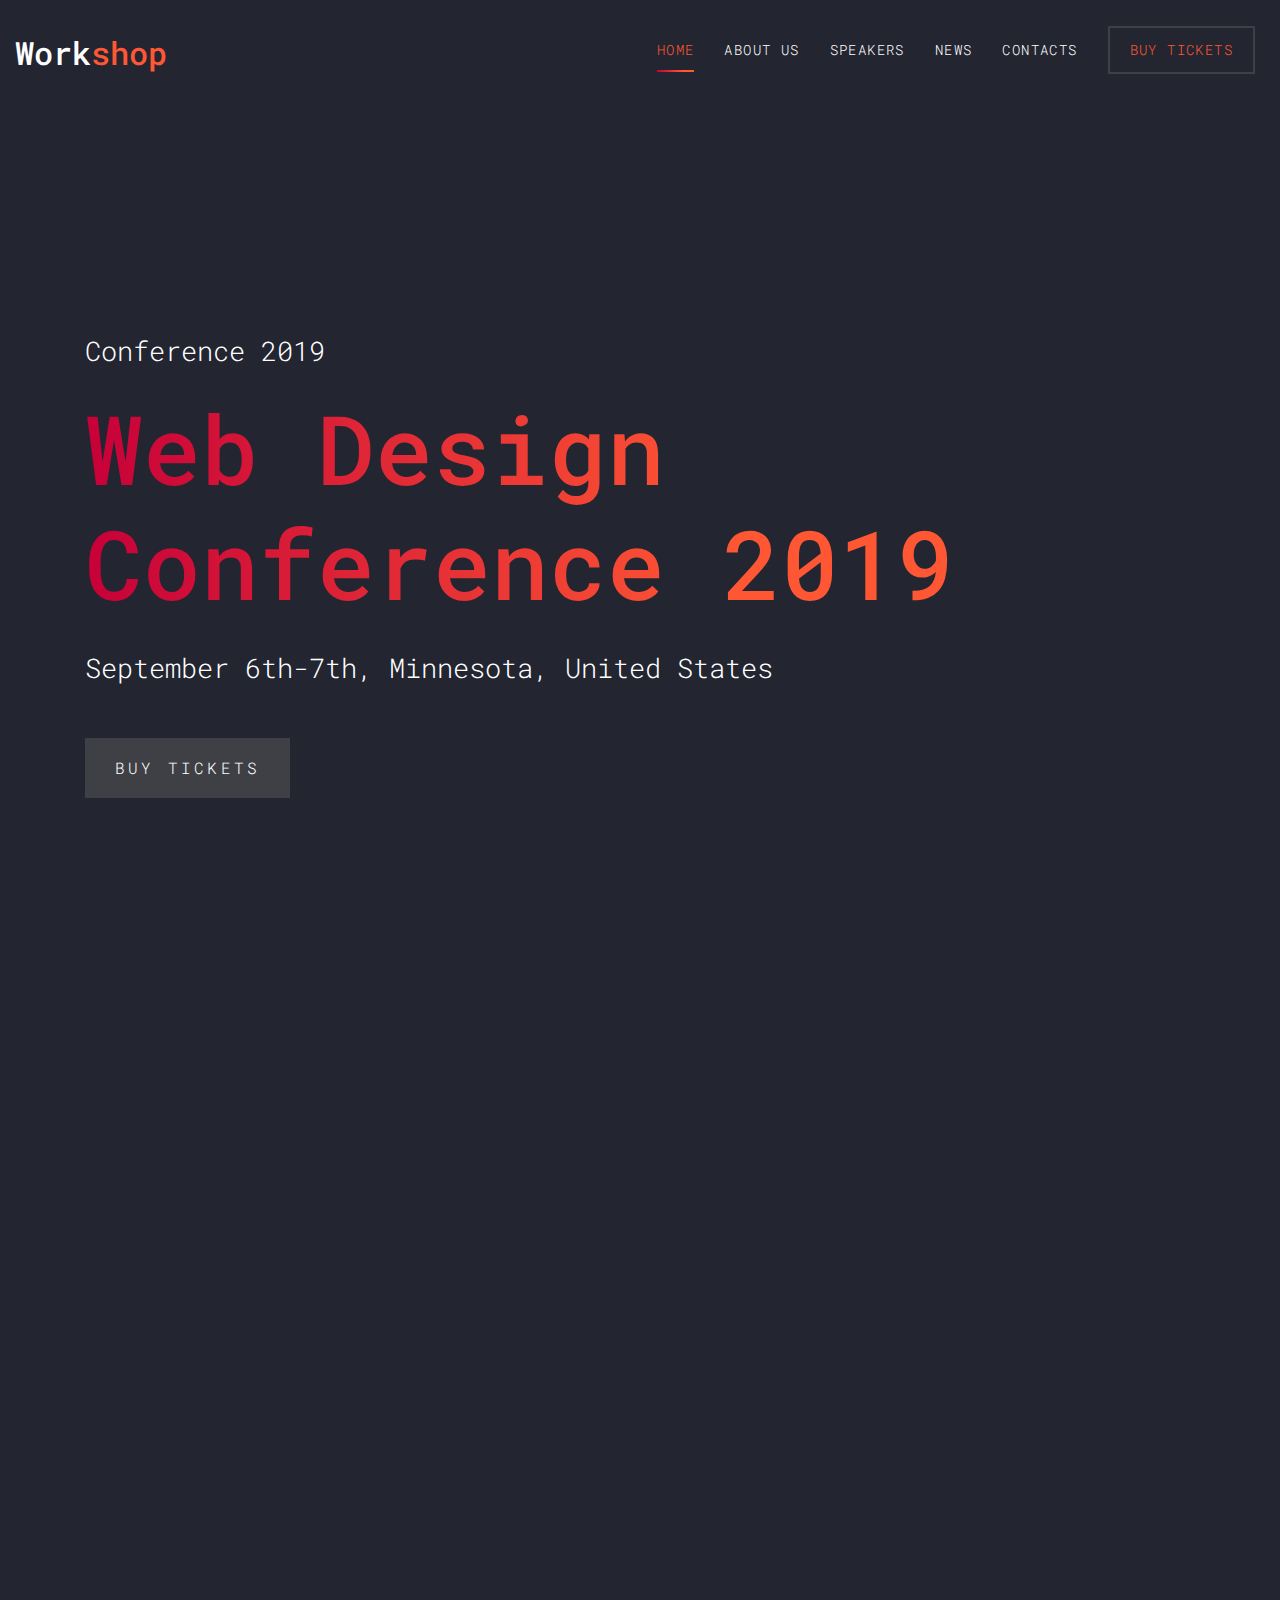
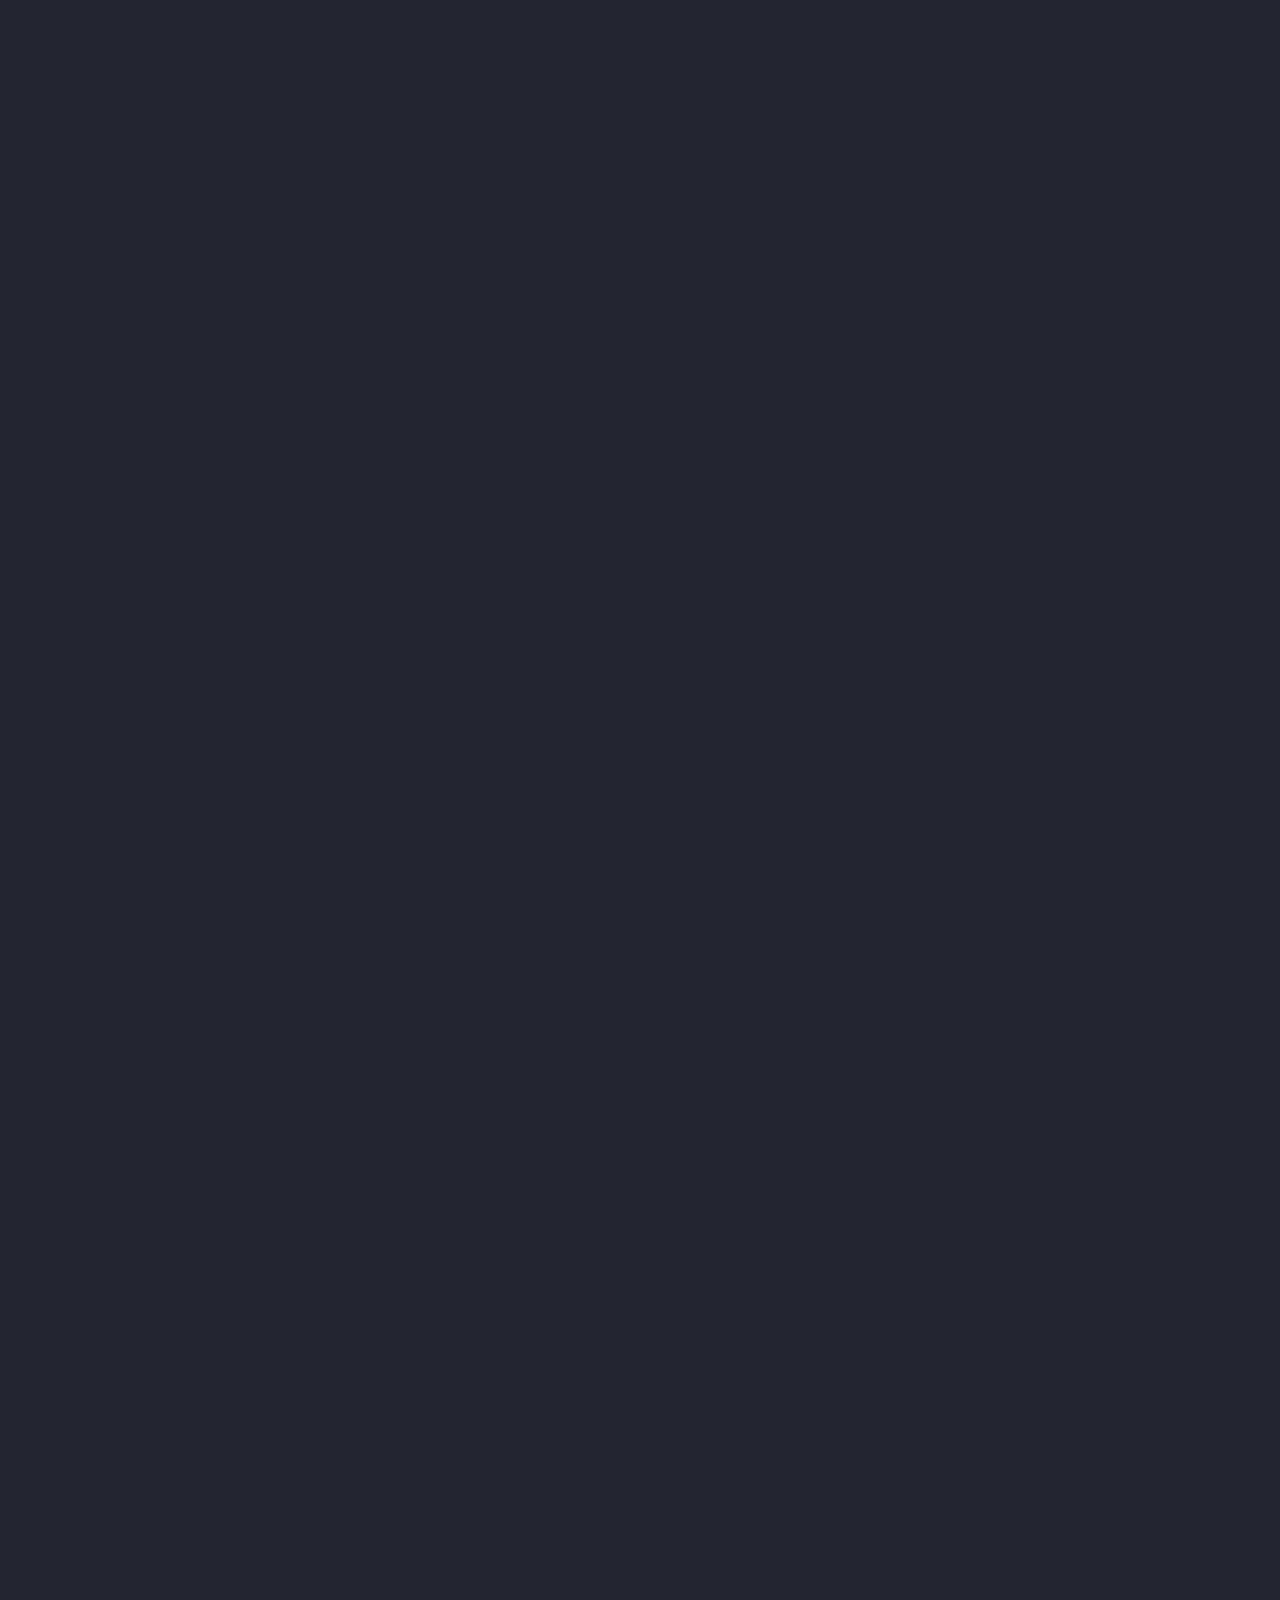
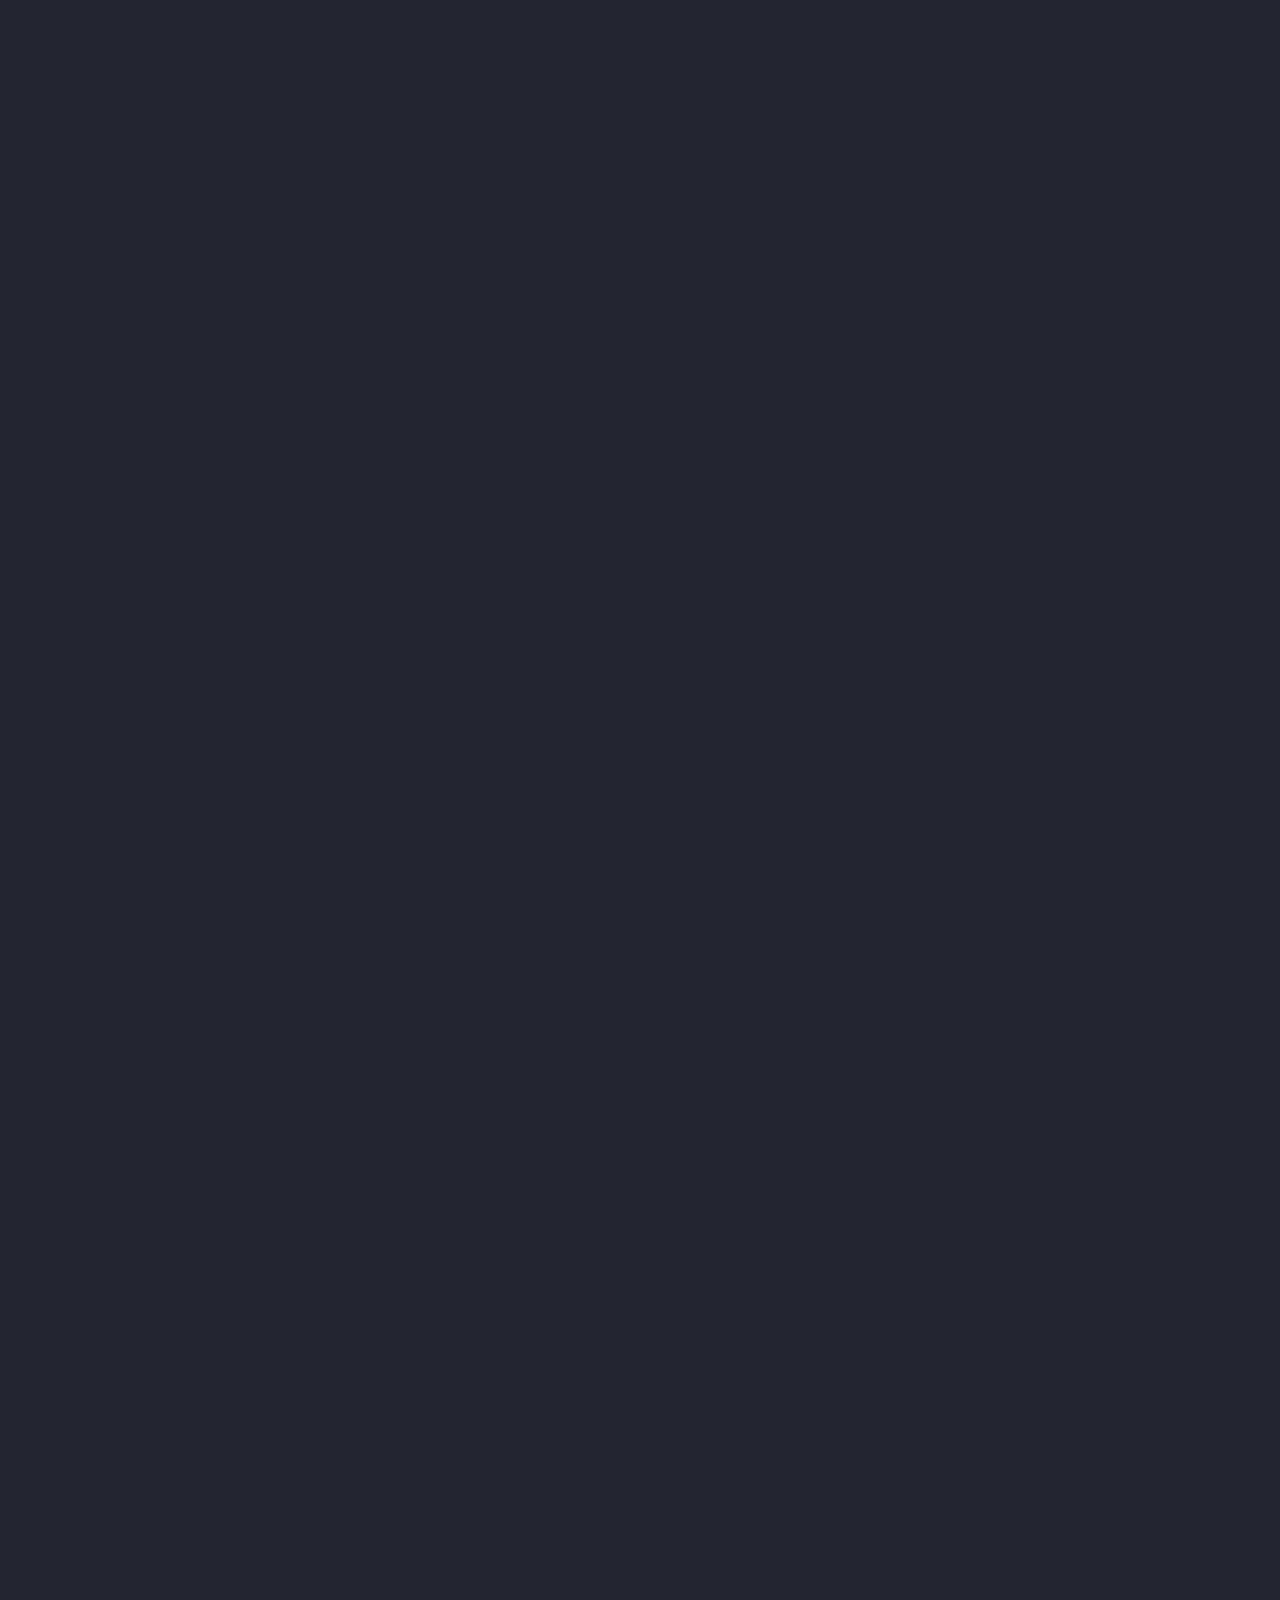
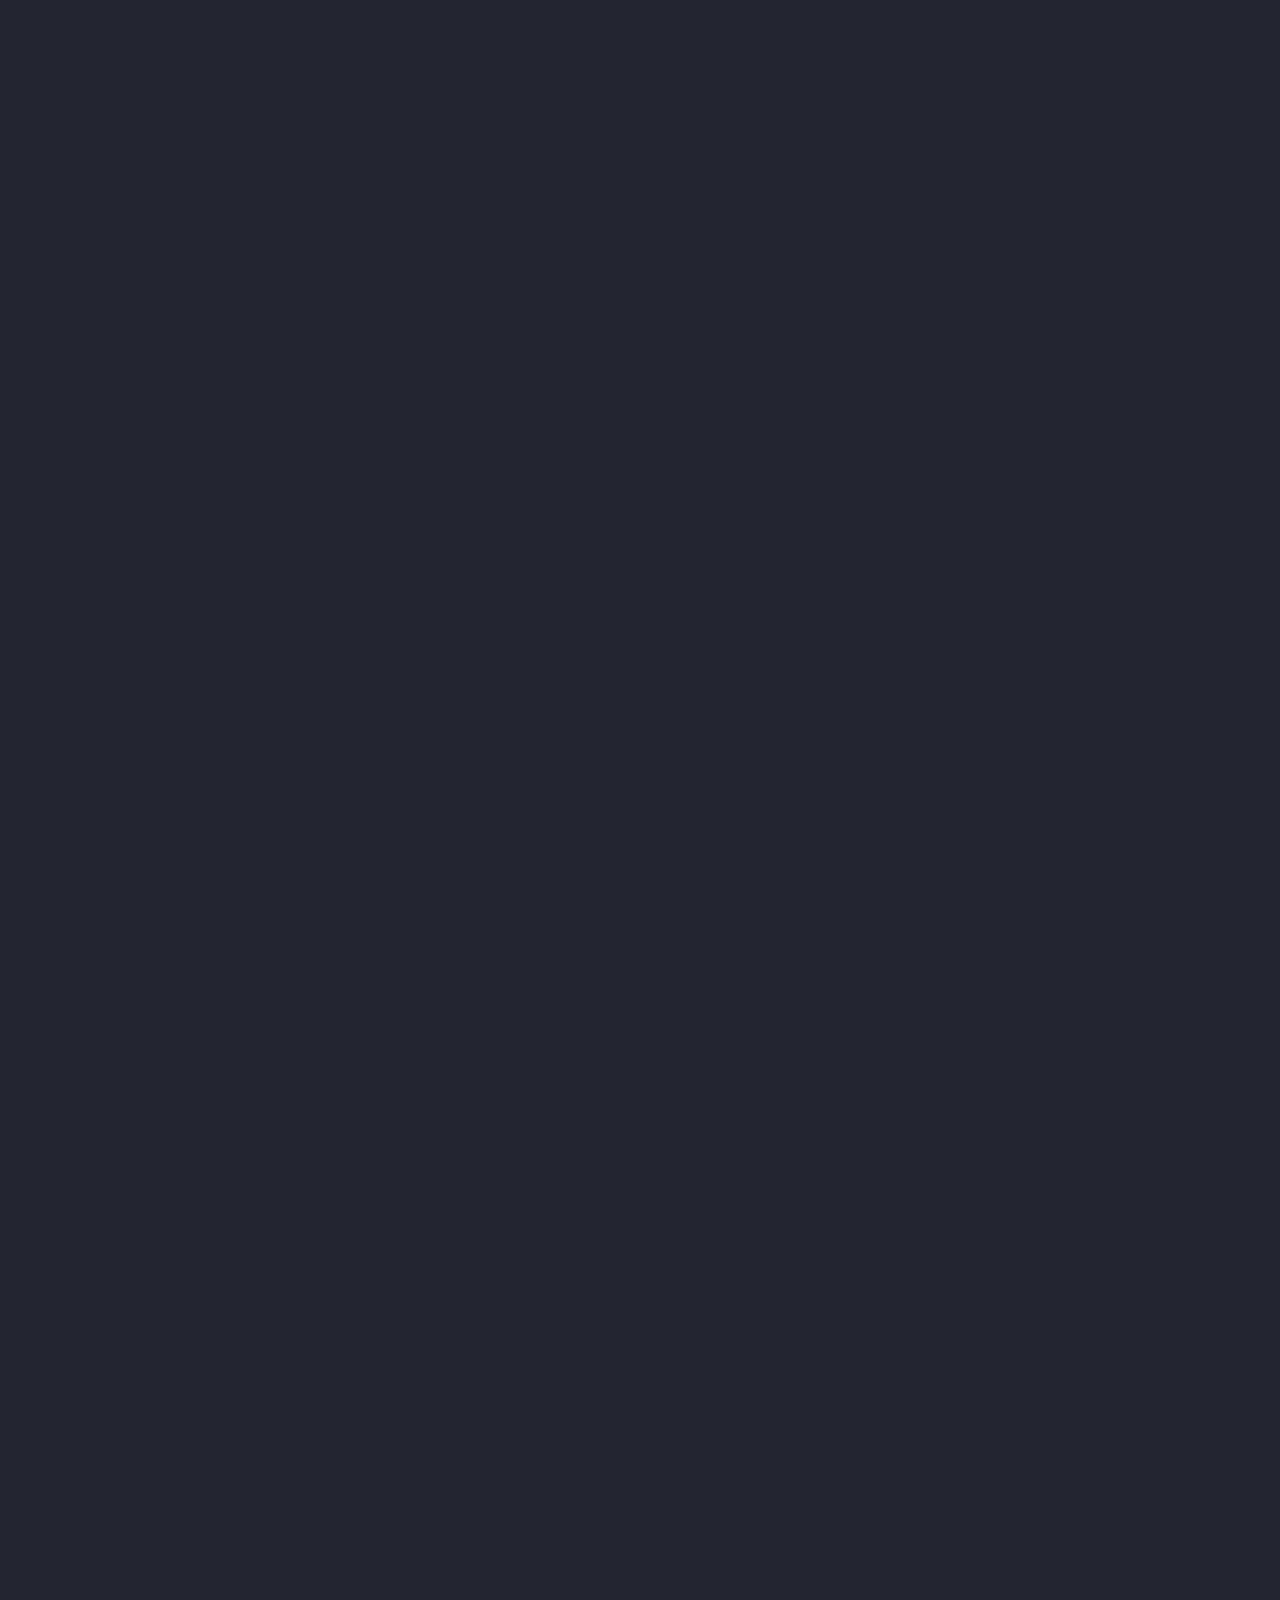
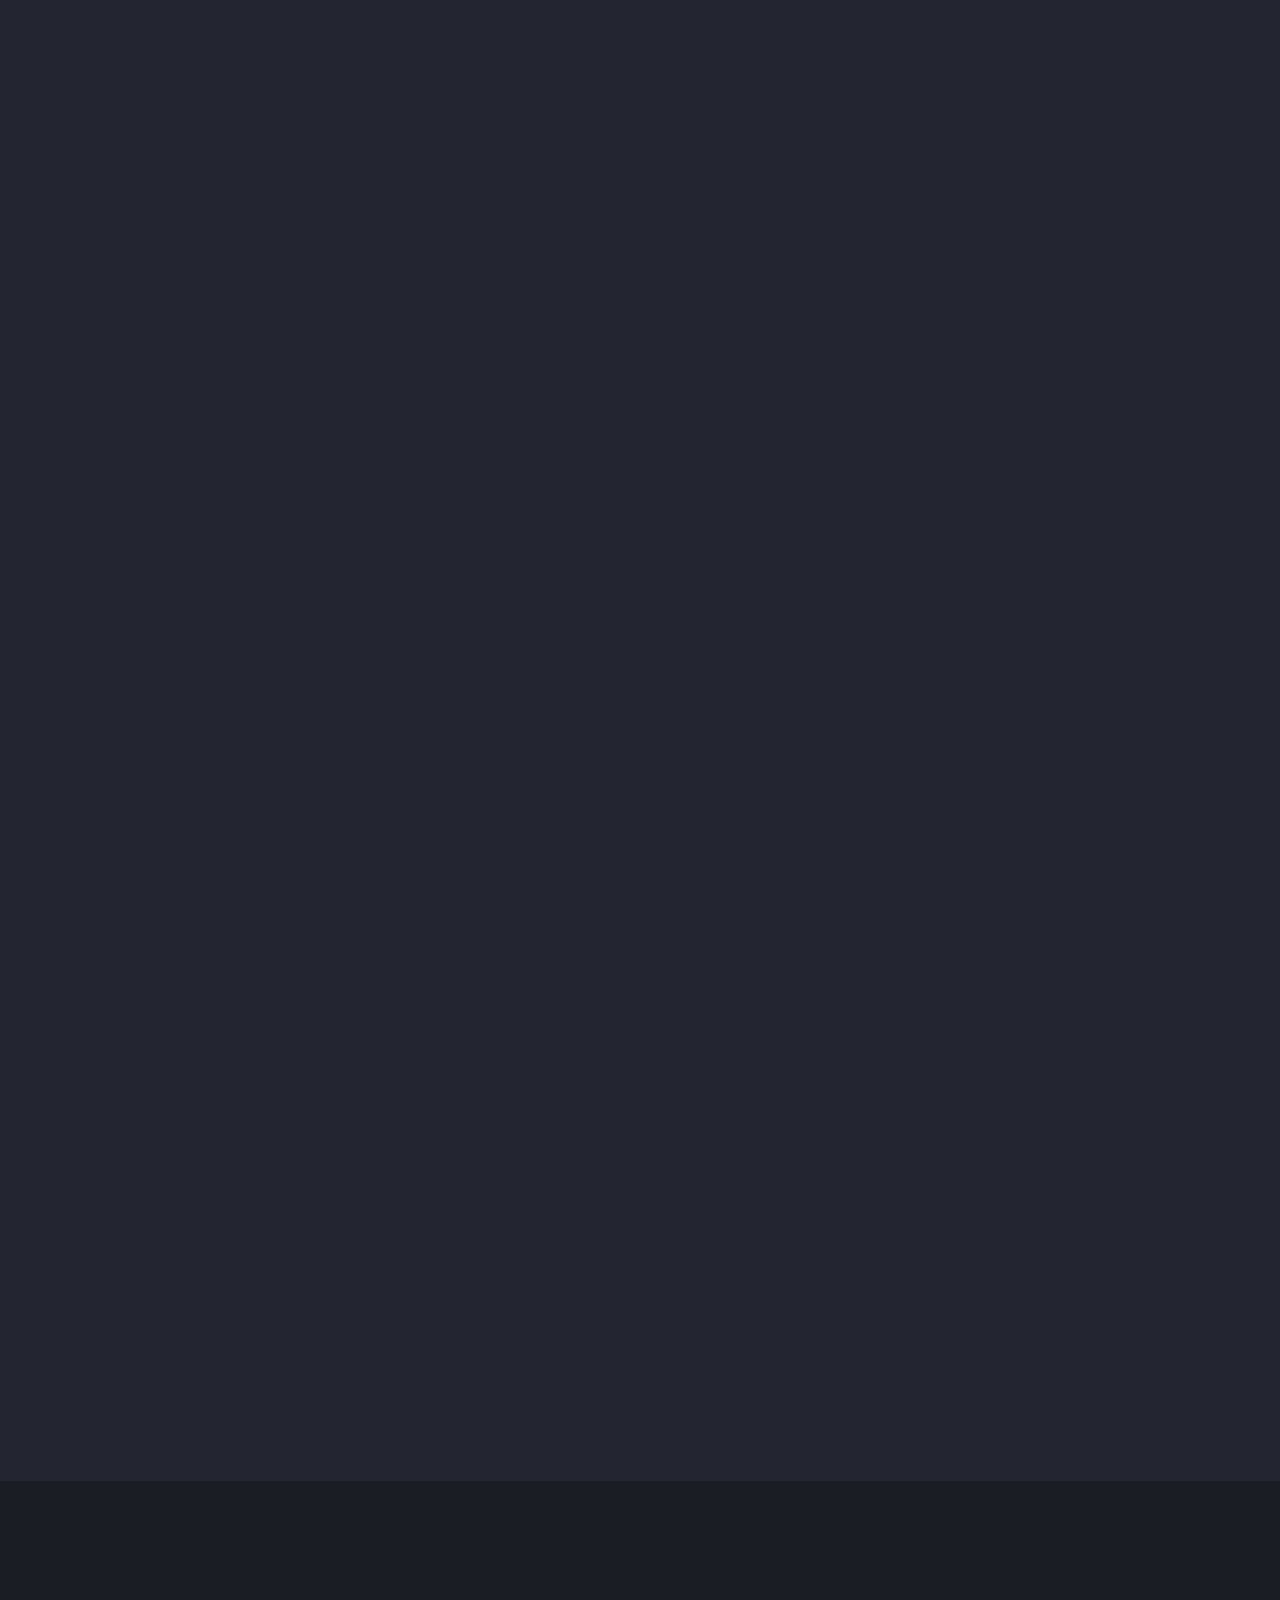
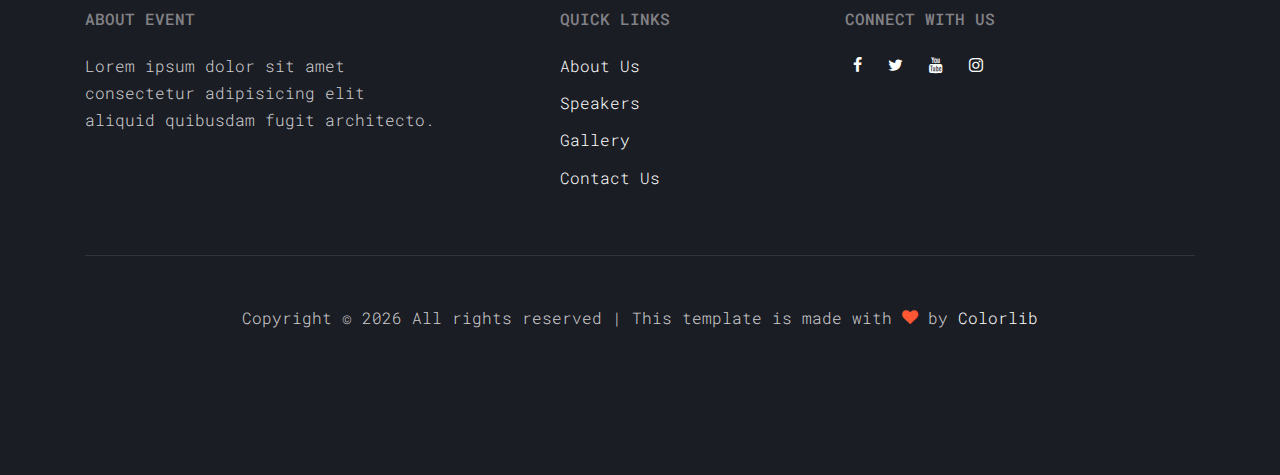
==== docs/index.html @ 2a94df02 "[FEATURE] add landing page template from colorlib under MIT license" ====
<!DOCTYPE html>
<html lang="en">
  <head>
    <title>Workshop &mdash; Colorlib Website Template</title>
    <meta charset="utf-8">
    <meta name="viewport" content="width=device-width, initial-scale=1, shrink-to-fit=no">

    <link href="https://fonts.googleapis.com/css?family=Roboto+Mono" rel="stylesheet">
    <link rel="stylesheet" href="fonts/icomoon/style.css">
    <link rel="stylesheet" href="css/bootstrap.min.css">
    <link rel="stylesheet" href="css/magnific-popup.css">
    <link rel="stylesheet" href="css/jquery-ui.css">
    <link rel="stylesheet" href="css/owl.carousel.min.css">
    <link rel="stylesheet" href="css/owl.theme.default.min.css">
    <link rel="stylesheet" href="css/bootstrap-datepicker.css">
    <link rel="stylesheet" href="fonts/flaticon/font/flaticon.css">
    <link rel="stylesheet" href="css/aos.css">

    <link rel="stylesheet" href="css/style.css">
  </head>
  <body>
  
  <div class="site-wrap">

    <div class="site-mobile-menu">
      <div class="site-mobile-menu-header">
        <div class="site-mobile-menu-close mt-3">
          <span class="icon-close2 js-menu-toggle"></span>
        </div>
      </div>
      <div class="site-mobile-menu-body"></div>
    </div>
    
    <header class="site-navbar py-3" role="banner">
      <div class="container-fluid">
        <div class="row align-items-center">
          <div class="col-11 col-xl-2">
            <h1 class="mb-0"><a href="index.html" class="text-white h2 mb-0">Work<span class="text-primary">shop</span> </a></h1>
          </div>
          <div class="col-12 col-md-10 d-none d-xl-block">
            <nav class="site-navigation position-relative text-right" role="navigation">
              <ul class="site-menu js-clone-nav mx-auto d-none d-lg-block">
                <li class="active"><a href="index.html">Home</a></li>
                <li><a href="about.html">About Us</a></li>
                <li><a href="speakers.html">Speakers</a></li>
                <li><a href="news.html">News</a></li>
                <li><a href="contact.html">Contacts</a></li>
                <li class="cta"><a href="buy-tickets.html">Buy Tickets</a></li>
              </ul>
            </nav>
          </div>
          <div class="d-inline-block d-xl-none ml-md-0 mr-auto py-3" style="position: relative; top: 3px;"><a href="#" class="site-menu-toggle js-menu-toggle text-white"><span class="icon-menu h3"></span></a></div>
          </div>
        </div>
      </div>
    </header>

    <div class="site-section site-hero">
      <div class="container">
        <div class="row align-items-center">
          <div class="col-md-10">
            <span class="d-block mb-3 caption" data-aos="fade-up" data-aos-delay="100">Conference 2019</span>
            <h1 class="d-block mb-4" data-aos="fade-up" data-aos-delay="200">Web Design Conference 2019</h1>
            <span class="d-block mb-5 caption" data-aos="fade-up" data-aos-delay="300">September 6th-7th, Minnesota, United States</span>
            <a href="#" class="btn-custom" data-aos="fade-up" data-aos-delay="400"><span>Buy Tickets</span></a>
          </div>
        </div>
      </div>
    </div>

    


    <div class="site-section">
      <div class="container">
        <div class="row mb-5">
          <div class="col-lg-4" data-aos="fade-up" data-aos-delay="100">
            <div class="site-section-heading">
              <h2>Speakers</h2>
            </div>
          </div>
          <div class="col-lg-5 mt-5 pl-lg-5" data-aos="fade-up" data-aos-delay="200">
            <p>Lorem ipsum dolor sit amet consectetur adipisicing elit. Natus error deleniti dolores necessitatibus eligendi. Nesciunt repellendus ab voluptatibus. Minima architecto impedit eaque molestiae dicta quam. Cum ducimus. Culpa distinctio aperiam</p>
          </div>
        </div>

        <div class="row align-items-center speaker">
          <div class="col-lg-6 mb-5 mb-lg-0" data-aos="fade" data-aos-delay="100">
            <img src="images/person_1.jpg" alt="Image" class="img-fluid">
          </div>
          <div class="col-lg-6 ml-auto">
            <h2 class="text-white mb-4 name" data-aos="fade-right" data-aos-delay="200">Emely Peters</h2>
            <div class="bio pl-lg-5">
              <span class="text-uppercase text-primary d-block mb-3" data-aos="fade-right" data-aos-delay="300">Web Designer</span>
              <p class="mb-4" data-aos="fade-right" data-aos-delay="400">Lorem ipsum dolor sit amet consectetur adipisicing elit. Natus error deleniti dolores necessitatibus eligendi. Nesciunt repellendus ab voluptatibus. Minima architecto impedit eaque molestiae dicta quam. Cum ducimus. Culpa distinctio aperiam</p>
              <p data-aos="fade-right" data-aos-delay="500">
                Follow Emely &mdash;
                <a href="#" class="p-2"><span class="icon-facebook"></span></a>
                <a href="#" class="p-2"><span class="icon-twitter"></span></a>
                <a href="#" class="p-2"><span class="icon-github"></span></a>
              </p>
            </div>
          </div>
        </div>

        <div class="row align-items-center speaker">
          <div class="col-lg-6 mb-5 mb-lg-0 order-lg-2" data-aos="fade" data-aos-delay="100">
            <img src="images/person_2.jpg" alt="Image" class="img-fluid">
          </div>
          <div class="col-lg-6 ml-auto order-lg-1">
            <h2 class="text-white mb-4 name" data-aos="fade-left" data-aos-delay="200">Alex Anchor</h2>
            <div class="bio pr-lg-5">
              <span class="text-uppercase text-primary d-block mb-3" data-aos="fade-left" data-aos-delay="300">Web Designer</span>
              <p class="mb-4" data-aos="fade-left" data-aos-delay="400">Lorem ipsum dolor sit amet consectetur adipisicing elit. Natus error deleniti dolores necessitatibus eligendi. Nesciunt repellendus ab voluptatibus. Minima architecto impedit eaque molestiae dicta quam. Cum ducimus. Culpa distinctio aperiam</p>
              <p data-aos="fade-left" data-aos-delay="500">
                Follow Alex &mdash;
                <a href="#" class="p-2"><span class="icon-facebook"></span></a>
                <a href="#" class="p-2"><span class="icon-twitter"></span></a>
                <a href="#" class="p-2"><span class="icon-github"></span></a>
              </p>
            </div>
          </div>
        </div>

        <div class="row align-items-center speaker">
          <div class="col-lg-6 mb-5 mb-lg-0" data-aos="fade" data-aos-delay="100">
            <img src="images/person_3.jpg" alt="Image" class="img-fluid">
          </div>
          <div class="col-lg-6 ml-auto">
            <h2 class="text-white mb-4 name" data-aos="fade-right" data-aos-delay="200">Aaron Thomas</h2>
            <div class="bio pl-lg-5">
              <span class="text-uppercase text-primary d-block mb-3" data-aos="fade-right" data-aos-delay="300">Web Designer</span>
              <p class="mb-4" data-aos="fade-right" data-aos-delay="400">Lorem ipsum dolor sit amet consectetur adipisicing elit. Natus error deleniti dolores necessitatibus eligendi. Nesciunt repellendus ab voluptatibus. Minima architecto impedit eaque molestiae dicta quam. Cum ducimus. Culpa distinctio aperiam</p>
              <p data-aos="fade-right" data-aos-delay="500">
                Follow Aaron &mdash;
                <a href="#" class="p-2"><span class="icon-facebook"></span></a>
                <a href="#" class="p-2"><span class="icon-twitter"></span></a>
                <a href="#" class="p-2"><span class="icon-github"></span></a>
              </p>
            </div>
          </div>
        </div>

      
        <div class="row align-items-center speaker">
          <div class="col-lg-6 mb-5 mb-lg-0 order-lg-2" data-aos="fade" data-aos-delay="100">
            <img src="images/person_4.jpg" alt="Image" class="img-fluid">
          </div>
          <div class="col-lg-6 ml-auto order-lg-1">
            <h2 class="text-white mb-4 name" data-aos="fade-left" data-aos-delay="200">Chris Mathews</h2>
            <div class="bio pr-lg-5">
              <span class="text-uppercase text-primary d-block mb-3" data-aos="fade-left" data-aos-delay="300">Web Designer</span>
              <p class="mb-4" data-aos="fade-left" data-aos-delay="400">Lorem ipsum dolor sit amet consectetur adipisicing elit. Natus error deleniti dolores necessitatibus eligendi. Nesciunt repellendus ab voluptatibus. Minima architecto impedit eaque molestiae dicta quam. Cum ducimus. Culpa distinctio aperiam</p>
              <p data-aos="fade-left" data-aos-delay="500">
                Follow Chris &mdash;
                <a href="#" class="p-2"><span class="icon-facebook"></span></a>
                <a href="#" class="p-2"><span class="icon-twitter"></span></a>
                <a href="#" class="p-2"><span class="icon-github"></span></a>
              </p>
            </div>
          </div>
        </div>

        
      </div>
    </div>


    
    <div class="site-section">
      <div class="container">
        <div class="row mb-5">
          <div class="col-lg-4" data-aos="fade-up">
            <div class="site-section-heading">
              <h2>Programs</h2>
            </div>
          </div>
          <div class="col-lg-6 mt-5 pl-lg-5" data-aos="fade-up" data-aos-delay="100">
            <p>Lorem ipsum dolor sit amet consectetur adipisicing elit. Natus error deleniti dolores necessitatibus eligendi. Nesciunt repellendus ab voluptatibus.</p>
          </div>
        </div>

        <div class="row align-items-stretch program">
          <div class="col-12 border-top border-bottom py-5" data-aos="fade" data-aos-delay="200">
            <div class="row align-items-stretch">
              <div class="col-md-3 text-white mb-3 mb-md-0"><span class="h4">8:00</span> <span>AM</span></div>
              <div class="col-md-9">
                <h2 class="text-white">Design your open source strategy</h2>
                <span>Chris Mathews</span>
              </div>
            </div>
          </div>

          <div class="col-12 border-bottom py-5" data-aos="fade" data-aos-delay="300">
            <div class="row align-items-stretch">
              <div class="col-md-3 text-white mb-3 mb-md-0"><span class="h4">9:30</span> <span>AM</span></div>
              <div class="col-md-9">
                <h2 class="text-white">Design your open source strategy</h2>
                <span>Chris Mathews</span>
              </div>
            </div>
          </div>

          <div class="col-12 border-bottom py-5" data-aos="fade" data-aos-delay="400">
            <div class="row align-items-stretch">
              <div class="col-md-3 text-white mb-3 mb-md-0"><span class="h4">10:30</span> <span>AM</span></div>
              <div class="col-md-9">
                <h2 class="text-white">Design your open source strategy</h2>
                <span>Chris Mathews</span>
              </div>
            </div>
          </div>

          <div class="col-12 border-bottom py-5" data-aos="fade" data-aos-delay="500">
            <div class="row align-items-stretch">
              <div class="col-md-3 text-white mb-3 mb-md-0"><span class="h4">10:45</span> <span>NOON</span></div>
              <div class="col-md-9">
                <h2 class="text-white">Break With Snacks</h2>
              </div>
            </div>
          </div>

          <div class="col-12 border-bottom py-5" data-aos="fade" data-aos-delay="600">
            <div class="row align-items-stretch">
              <div class="col-md-3 text-white mb-3 mb-md-0"><span class="h4">11:30</span> <span>AM</span></div>
              <div class="col-md-9">
                <h2 class="text-white">Design your open source strategy</h2>
                <span>Chris Mathews</span>
              </div>
            </div>
          </div>

          <div class="col-12 border-bottom py-5" data-aos="fade" data-aos-delay="700">
            <div class="row align-items-stretch">
              <div class="col-md-3 text-white mb-3 mb-md-0"><span class="h4">12:00</span> <span>NOON</span></div>
              <div class="col-md-9">
                <h2 class="text-white">Break For Lunch</h2>
              </div>
            </div>
          </div>


        </div>
      </div>
    </div>

    <div class="site-section">
      <div class="container">
        <div class="row mb-5">
          <div class="col-lg-4 ">
            <div class="site-section-heading" data-aos="fade-up">
              <h2>Sponsors</h2>
            </div>
          </div>
          <div class="col-lg-6 mt-5 pl-lg-5" data-aos="fade-up" data-aos-delay="100">
            <p>Lorem ipsum dolor sit amet consectetur adipisicing elit. Natus error deleniti dolores necessitatibus eligendi. Nesciunt repellendus ab voluptatibus.</p>
          </div>
        </div>
        <div class="row mb-5">
          <div class="col-md-6 col-lg-4 mb-5 mb-lg-0" data-aos="fade" data-aos-delay="200">
            <img src="images/logo_1.png" alt="Image" class="img-fluid">
          </div>
          <div class="col-md-6 col-lg-4 mb-5 mb-lg-0" data-aos="fade" data-aos-delay="300">
            <img src="images/logo_2.png" alt="Image" class="img-fluid">
          </div>
          <div class="col-md-6 col-lg-4 mb-5 mb-lg-0" data-aos="fade" data-aos-delay="400">
            <img src="images/logo_3.png" alt="Image" class="img-fluid">
          </div>

          <div class="col-md-6 col-lg-4 mb-5 mb-lg-0" data-aos="fade" data-aos-delay="500">
            <img src="images/logo_4.png" alt="Image" class="img-fluid">
          </div>
          <div class="col-md-6 col-lg-4 mb-5 mb-lg-0" data-aos="fade" data-aos-delay="600">
            <img src="images/logo_5.png" alt="Image" class="img-fluid">
          </div>
          <div class="col-md-6 col-lg-4 mb-5 mb-lg-0" data-aos="fade" data-aos-delay="700">
            <img src="images/logo_6.png" alt="Image" class="img-fluid">
          </div>

        </div>

        <div class="row" data-aos="fade-up" data-aos-delay="500">
          <div class="col-12 text-center pt-5">
            <a href="#" class="btn-custom" data-aos="fade-up" data-aos-delay="800"><span>Be a Sponsor</span></a>
          </div>
        </div>
      </div>
    </div>

    <div class="site-section">
      <div class="container">
        <div class="row mb-5">
          <div class="col-lg-4">
            <div class="site-section-heading" data-aos="fade-up">
              <h2>News</h2>
            </div>
          </div>
          <div class="col-lg-6 mt-5 pl-lg-5" data-aos="fade-up" data-aos-delay="100">
            <p>Lorem ipsum dolor sit amet consectetur adipisicing elit. Natus error deleniti dolores necessitatibus eligendi. Nesciunt repellendus ab voluptatibus.</p>
          </div>
        </div>

        <div class="row mb-5">
          <div class="col-md-6 col-lg-4 mb-5 mb-lg-0 blog-entry"  data-aos="fade-up" data-aos-delay="200">
            <a href="#" class="d-block mb-4">
              <img src="images/person_1.jpg" alt="Image" class="img-fluid"> 
            </a>
            <h2 class="mb-4"><a href="#">Design your open source strategy</a></h2>
            <div class="mb-4 post-meta d-flex align-items-center">
              <div class="mr-2"><img src="images/person_1.jpg" alt="Image" class="img-fluid"></div>
              <div><span>By <a href="#">Emely Peters</a></span> &mdash; <span>Sep. 10, 2019</span></div> 
            </div>
            <p>Lorem ipsum dolor sit amet consectetur adipisicing elit. Natus error deleniti dolores necessitatibus eligendi. Nesciunt repellendus ab voluptatibus.
          </div>

          <div class="col-md-6 col-lg-4 mb-5 mb-lg-0 blog-entry" data-aos="fade-up" data-aos-delay="300">
            <a href="#" class="d-block mb-4">
              <img src="images/person_1.jpg" alt="Image" class="img-fluid"> 
            </a>
            <h2 class="mb-4"><a href="#">Design your open source strategy</a></h2>
            <div class="mb-4 post-meta d-flex align-items-center">
              <div class="mr-2"><img src="images/person_1.jpg" alt="Image" class="img-fluid"></div>
              <div><span>By <a href="#">Emely Peters</a></span> &mdash; <span>Sep. 10, 2019</span></div> 
            </div>
            <p>Lorem ipsum dolor sit amet consectetur adipisicing elit. Natus error deleniti dolores necessitatibus eligendi. Nesciunt repellendus ab voluptatibus.
          </div>

          <div class="col-md-6 col-lg-4 mb-5 mb-lg-0 blog-entry" data-aos="fade-up" data-aos-delay="400">
            <a href="#" class="d-block mb-4">
              <img src="images/person_1.jpg" alt="Image" class="img-fluid"> 
            </a>
            <h2 class="mb-4"><a href="#">Design your open source strategy</a></h2>
            <div class="mb-4 post-meta d-flex align-items-center">
              <div class="mr-2"><img src="images/person_1.jpg" alt="Image" class="img-fluid"></div>
              <div><span>By <a href="#">Emely Peters</a></span> &mdash; <span>Sep. 10, 2019</span></div> 
            </div>
            <p>Lorem ipsum dolor sit amet consectetur adipisicing elit. Natus error deleniti dolores necessitatibus eligendi. Nesciunt repellendus ab voluptatibus.
          </div>

        </div>
        <div class="row" data-aos="fade-up" data-aos-delay="500">
          <div class="col-12 text-center">
            <a href="#" class="btn-custom" data-aos="fade-up" data-aos-delay="400"><span>More Blog Posts</span></a>
          </div>
        </div>
      </div>
    </div>
      
    <footer class="site-footer">
      <div class="container">
        <div class="row mb-5">
          <div class="col-md-4">
            <h2 class="footer-heading text-uppercase mb-4">About Event</h2>
            <p>Lorem ipsum dolor sit amet consectetur adipisicing elit aliquid quibusdam fugit architecto.</p>
          </div>
          <div class="col-md-3 ml-auto">
            <h2 class="footer-heading text-uppercase mb-4">Quick Links</h2>
            <ul class="list-unstyled">
              <li><a href="#">About Us</a></li>
              <li><a href="#">Speakers</a></li>
              <li><a href="#">Gallery</a></li>
              <li><a href="#">Contact Us</a></li>
            </ul>
          </div>
          <div class="col-md-4">
            <h2 class="footer-heading text-uppercase mb-4">Connect with Us</h2>
            <p>
              <a href="#" class="p-2 pl-0"><span class="icon-facebook"></span></a>
              <a href="#" class="p-2"><span class="icon-twitter"></span></a>
              <a href="#" class="p-2"><span class="icon-youtube"></span></a>
              <a href="#" class="p-2"><span class="icon-instagram"></span></a>
            </p>
          </div>
        </div>
        <div class="row">
          
            <div class="col-md-12 text-center">
              <div class="border-top pt-5">
              <p>
              <!-- Link back to Colorlib can't be removed. Template is licensed under CC BY 3.0. -->
              Copyright &copy; <script>document.write(new Date().getFullYear());</script> All rights reserved | This template is made with <i class="icon-heart text-primary" aria-hidden="true"></i> by <a href="https://colorlib.com" target="_blank" >Colorlib</a>
              <!-- Link back to Colorlib can't be removed. Template is licensed under CC BY 3.0. -->
              </p>
            </div>
          </div>
        </div>
      </div>
    </footer>
    
  </div>

  <script src="js/jquery-3.3.1.min.js"></script>
  <script src="js/jquery-migrate-3.0.1.min.js"></script>
  <script src="js/jquery-ui.js"></script>
  <script src="js/popper.min.js"></script>
  <script src="js/bootstrap.min.js"></script>
  <script src="js/owl.carousel.min.js"></script>
  <script src="js/jquery.stellar.min.js"></script>
  <script src="js/jquery.countdown.min.js"></script>
  <script src="js/jquery.magnific-popup.min.js"></script>
  <script src="js/bootstrap-datepicker.min.js"></script>
  <script src="js/aos.js"></script>

  <script src="js/main.js"></script>
    
  </body>
</html>
---- docs/fonts/icomoon/style.css ----
@font-face {
  font-family: 'icomoon';
  src:  url('fonts/icomoon.eot?10si43');
  src:  url('fonts/icomoon.eot?10si43#iefix') format('embedded-opentype'),
    url('fonts/icomoon.ttf?10si43') format('truetype'),
    url('fonts/icomoon.woff?10si43') format('woff'),
    url('fonts/icomoon.svg?10si43#icomoon') format('svg');
  font-weight: normal;
  font-style: normal;
}

[class^="icon-"], [class*=" icon-"] {
  /* use !important to prevent issues with browser extensions that change fonts */
  font-family: 'icomoon' !important;
  speak: none;
  font-style: normal;
  font-weight: normal;
  font-variant: normal;
  text-transform: none;
  line-height: 1;

  /* Better Font Rendering =========== */
  -webkit-font-smoothing: antialiased;
  -moz-osx-font-smoothing: grayscale;
}

.icon-asterisk:before {
  content: "\f069";
}
.icon-plus:before {
  content: "\f067";
}
.icon-question:before {
  content: "\f128";
}
.icon-minus:before {
  content: "\f068";
}
.icon-glass:before {
  content: "\f000";
}
.icon-music:before {
  content: "\f001";
}
.icon-search:before {
  content: "\f002";
}
.icon-envelope-o:before {
  content: "\f003";
}
.icon-heart:before {
  content: "\f004";
}
.icon-star:before {
  content: "\f005";
}
.icon-star-o:before {
  content: "\f006";
}
.icon-user:before {
  content: "\f007";
}
.icon-film:before {
  content: "\f008";
}
.icon-th-large:before {
  content: "\f009";
}
.icon-th:before {
  content: "\f00a";
}
.icon-th-list:before {
  content: "\f00b";
}
.icon-check:before {
  content: "\f00c";
}
.icon-close:before {
  content: "\f00d";
}
.icon-remove:before {
  content: "\f00d";
}
.icon-times:before {
  content: "\f00d";
}
.icon-search-plus:before {
  content: "\f00e";
}
.icon-search-minus:before {
  content: "\f010";
}
.icon-power-off:before {
  content: "\f011";
}
.icon-signal:before {
  content: "\f012";
}
.icon-cog:before {
  content: "\f013";
}
.icon-gear:before {
  content: "\f013";
}
.icon-trash-o:before {
  content: "\f014";
}
.icon-home:before {
  content: "\f015";
}
.icon-file-o:before {
  content: "\f016";
}
.icon-clock-o:before {
  content: "\f017";
}
.icon-road:before {
  content: "\f018";
}
.icon-download:before {
  content: "\f019";
}
.icon-arrow-circle-o-down:before {
  content: "\f01a";
}
.icon-arrow-circle-o-up:before {
  content: "\f01b";
}
.icon-inbox:before {
  content: "\f01c";
}
.icon-play-circle-o:before {
  content: "\f01d";
}
.icon-repeat:before {
  content: "\f01e";
}
.icon-rotate-right:before {
  content: "\f01e";
}
.icon-refresh:before {
  content: "\f021";
}
.icon-list-alt:before {
  content: "\f022";
}
.icon-lock:before {
  content: "\f023";
}
.icon-flag:before {
  content: "\f024";
}
.icon-headphones:before {
  content: "\f025";
}
.icon-volume-off:before {
  content: "\f026";
}
.icon-volume-down:before {
  content: "\f027";
}
.icon-volume-up:before {
  content: "\f028";
}
.icon-qrcode:before {
  content: "\f029";
}
.icon-barcode:before {
  content: "\f02a";
}
.icon-tag:before {
  content: "\f02b";
}
.icon-tags:before {
  content: "\f02c";
}
.icon-book:before {
  content: "\f02d";
}
.icon-bookmark:before {
  content: "\f02e";
}
.icon-print:before {
  content: "\f02f";
}
.icon-camera:before {
  content: "\f030";
}
.icon-font:before {
  content: "\f031";
}
.icon-bold:before {
  content: "\f032";
}
.icon-italic:before {
  content: "\f033";
}
.icon-text-height:before {
  content: "\f034";
}
.icon-text-width:before {
  content: "\f035";
}
.icon-align-left:before {
  content: "\f036";
}
.icon-align-center:before {
  content: "\f037";
}
.icon-align-right:before {
  content: "\f038";
}
.icon-align-justify:before {
  content: "\f039";
}
.icon-list:before {
  content: "\f03a";
}
.icon-dedent:before {
  content: "\f03b";
}
.icon-outdent:before {
  content: "\f03b";
}
.icon-indent:before {
  content: "\f03c";
}
.icon-video-camera:before {
  content: "\f03d";
}
.icon-image:before {
  content: "\f03e";
}
.icon-photo:before {
  content: "\f03e";
}
.icon-picture-o:before {
  content: "\f03e";
}
.icon-pencil:before {
  content: "\f040";
}
.icon-map-marker:before {
  content: "\f041";
}
.icon-adjust:before {
  content: "\f042";
}
.icon-tint:before {
  content: "\f043";
}
.icon-edit:before {
  content: "\f044";
}
.icon-pencil-square-o:before {
  content: "\f044";
}
.icon-share-square-o:before {
  content: "\f045";
}
.icon-check-square-o:before {
  content: "\f046";
}
.icon-arrows:before {
  content: "\f047";
}
.icon-step-backward:before {
  content: "\f048";
}
.icon-fast-backward:before {
  content: "\f049";
}
.icon-backward:before {
  content: "\f04a";
}
.icon-play:before {
  content: "\f04b";
}
.icon-pause:before {
  content: "\f04c";
}
.icon-stop:before {
  content: "\f04d";
}
.icon-forward:before {
  content: "\f04e";
}
.icon-fast-forward:before {
  content: "\f050";
}
.icon-step-forward:before {
  content: "\f051";
}
.icon-eject:before {
  content: "\f052";
}
.icon-chevron-left:before {
  content: "\f053";
}
.icon-chevron-right:before {
  content: "\f054";
}
.icon-plus-circle:before {
  content: "\f055";
}
.icon-minus-circle:before {
  content: "\f056";
}
.icon-times-circle:before {
  content: "\f057";
}
.icon-check-circle:before {
  content: "\f058";
}
.icon-question-circle:before {
  content: "\f059";
}
.icon-info-circle:before {
  content: "\f05a";
}
.icon-crosshairs:before {
  content: "\f05b";
}
.icon-times-circle-o:before {
  content: "\f05c";
}
.icon-check-circle-o:before {
  content: "\f05d";
}
.icon-ban:before {
  content: "\f05e";
}
.icon-arrow-left:before {
  content: "\f060";
}
.icon-arrow-right:before {
  content: "\f061";
}
.icon-arrow-up:before {
  content: "\f062";
}
.icon-arrow-down:before {
  content: "\f063";
}
.icon-mail-forward:before {
  content: "\f064";
}
.icon-share:before {
  content: "\f064";
}
.icon-expand:before {
  content: "\f065";
}
.icon-compress:before {
  content: "\f066";
}
.icon-exclamation-circle:before {
  content: "\f06a";
}
.icon-gift:before {
  content: "\f06b";
}
.icon-leaf:before {
  content: "\f06c";
}
.icon-fire:before {
  content: "\f06d";
}
.icon-eye:before {
  content: "\f06e";
}
.icon-eye-slash:before {
  content: "\f070";
}
.icon-exclamation-triangle:before {
  content: "\f071";
}
.icon-warning:before {
  content: "\f071";
}
.icon-plane:before {
  content: "\f072";
}
.icon-calendar:before {
  content: "\f073";
}
.icon-random:before {
  content: "\f074";
}
.icon-comment:before {
  content: "\f075";
}
.icon-magnet:before {
  content: "\f076";
}
.icon-chevron-up:before {
  content: "\f077";
}
.icon-chevron-down:before {
  content: "\f078";
}
.icon-retweet:before {
  content: "\f079";
}
.icon-shopping-cart:before {
  content: "\f07a";
}
.icon-folder:before {
  content: "\f07b";
}
.icon-folder-open:before {
  content: "\f07c";
}
.icon-arrows-v:before {
  content: "\f07d";
}
.icon-arrows-h:before {
  content: "\f07e";
}
.icon-bar-chart:before {
  content: "\f080";
}
.icon-bar-chart-o:before {
  content: "\f080";
}
.icon-twitter-square:before {
  content: "\f081";
}
.icon-facebook-square:before {
  content: "\f082";
}
.icon-camera-retro:before {
  content: "\f083";
}
.icon-key:before {
  content: "\f084";
}
.icon-cogs:before {
  content: "\f085";
}
.icon-gears:before {
  content: "\f085";
}
.icon-comments:before {
  content: "\f086";
}
.icon-thumbs-o-up:before {
  content: "\f087";
}
.icon-thumbs-o-down:before {
  content: "\f088";
}
.icon-star-half:before {
  content: "\f089";
}
.icon-heart-o:before {
  content: "\f08a";
}
.icon-sign-out:before {
  content: "\f08b";
}
.icon-linkedin-square:before {
  content: "\f08c";
}
.icon-thumb-tack:before {
  content: "\f08d";
}
.icon-external-link:before {
  content: "\f08e";
}
.icon-sign-in:before {
  content: "\f090";
}
.icon-trophy:before {
  content: "\f091";
}
.icon-github-square:before {
  content: "\f092";
}
.icon-upload:before {
  content: "\f093";
}
.icon-lemon-o:before {
  content: "\f094";
}
.icon-phone:before {
  content: "\f095";
}
.icon-square-o:before {
  content: "\f096";
}
.icon-bookmark-o:before {
  content: "\f097";
}
.icon-phone-square:before {
  content: "\f098";
}
.icon-twitter:before {
  content: "\f099";
}
.icon-facebook:before {
  content: "\f09a";
}
.icon-facebook-f:before {
  content: "\f09a";
}
.icon-github:before {
  content: "\f09b";
}
.icon-unlock:before {
  content: "\f09c";
}
.icon-credit-card:before {
  content: "\f09d";
}
.icon-feed:before {
  content: "\f09e";
}
.icon-rss:before {
  content: "\f09e";
}
.icon-hdd-o:before {
  content: "\f0a0";
}
.icon-bullhorn:before {
  content: "\f0a1";
}
.icon-bell-o:before {
  content: "\f0a2";
}
.icon-certificate:before {
  content: "\f0a3";
}
.icon-hand-o-right:before {
  content: "\f0a4";
}
.icon-hand-o-left:before {
  content: "\f0a5";
}
.icon-hand-o-up:before {
  content: "\f0a6";
}
.icon-hand-o-down:before {
  content: "\f0a7";
}
.icon-arrow-circle-left:before {
  content: "\f0a8";
}
.icon-arrow-circle-right:before {
  content: "\f0a9";
}
.icon-arrow-circle-up:before {
  content: "\f0aa";
}
.icon-arrow-circle-down:before {
  content: "\f0ab";
}
.icon-globe:before {
  content: "\f0ac";
}
.icon-wrench:before {
  content: "\f0ad";
}
.icon-tasks:before {
  content: "\f0ae";
}
.icon-filter:before {
  content: "\f0b0";
}
.icon-briefcase:before {
  content: "\f0b1";
}
.icon-arrows-alt:before {
  content: "\f0b2";
}
.icon-group:before {
  content: "\f0c0";
}
.icon-users:before {
  content: "\f0c0";
}
.icon-chain:before {
  content: "\f0c1";
}
.icon-link:before {
  content: "\f0c1";
}
.icon-cloud:before {
  content: "\f0c2";
}
.icon-flask:before {
  content: "\f0c3";
}
.icon-cut:before {
  content: "\f0c4";
}
.icon-scissors:before {
  content: "\f0c4";
}
.icon-copy:before {
  content: "\f0c5";
}
.icon-files-o:before {
  content: "\f0c5";
}
.icon-paperclip:before {
  content: "\f0c6";
}
.icon-floppy-o:before {
  content: "\f0c7";
}
.icon-save:before {
  content: "\f0c7";
}
.icon-square:before {
  content: "\f0c8";
}
.icon-bars:before {
  content: "\f0c9";
}
.icon-navicon:before {
  content: "\f0c9";
}
.icon-reorder:before {
  content: "\f0c9";
}
.icon-list-ul:before {
  content: "\f0ca";
}
.icon-list-ol:before {
  content: "\f0cb";
}
.icon-strikethrough:before {
  content: "\f0cc";
}
.icon-underline:before {
  content: "\f0cd";
}
.icon-table:before {
  content: "\f0ce";
}
.icon-magic:before {
  content: "\f0d0";
}
.icon-truck:before {
  content: "\f0d1";
}
.icon-pinterest:before {
  content: "\f0d2";
}
.icon-pinterest-square:before {
  content: "\f0d3";
}
.icon-google-plus-square:before {
  content: "\f0d4";
}
.icon-google-plus:before {
  content: "\f0d5";
}
.icon-money:before {
  content: "\f0d6";
}
.icon-caret-down:before {
  content: "\f0d7";
}
.icon-caret-up:before {
  content: "\f0d8";
}
.icon-caret-left:before {
  content: "\f0d9";
}
.icon-caret-right:before {
  content: "\f0da";
}
.icon-columns:before {
  content: "\f0db";
}
.icon-sort:before {
  content: "\f0dc";
}
.icon-unsorted:before {
  content: "\f0dc";
}
.icon-sort-desc:before {
  content: "\f0dd";
}
.icon-sort-down:before {
  content: "\f0dd";
}
.icon-sort-asc:before {
  content: "\f0de";
}
.icon-sort-up:before {
  content: "\f0de";
}
.icon-envelope:before {
  content: "\f0e0";
}
.icon-linkedin:before {
  content: "\f0e1";
}
.icon-rotate-left:before {
  content: "\f0e2";
}
.icon-undo:before {
  content: "\f0e2";
}
.icon-gavel:before {
  content: "\f0e3";
}
.icon-legal:before {
  content: "\f0e3";
}
.icon-dashboard:before {
  content: "\f0e4";
}
.icon-tachometer:before {
  content: "\f0e4";
}
.icon-comment-o:before {
  content: "\f0e5";
}
.icon-comments-o:before {
  content: "\f0e6";
}
.icon-bolt:before {
  content: "\f0e7";
}
.icon-flash:before {
  content: "\f0e7";
}
.icon-sitemap:before {
  content: "\f0e8";
}
.icon-umbrella:before {
  content: "\f0e9";
}
.icon-clipboard:before {
  content: "\f0ea";
}
.icon-paste:before {
  content: "\f0ea";
}
.icon-lightbulb-o:before {
  content: "\f0eb";
}
.icon-exchange:before {
  content: "\f0ec";
}
.icon-cloud-download:before {
  content: "\f0ed";
}
.icon-cloud-upload:before {
  content: "\f0ee";
}
.icon-user-md:before {
  content: "\f0f0";
}
.icon-stethoscope:before {
  content: "\f0f1";
}
.icon-suitcase:before {
  content: "\f0f2";
}
.icon-bell:before {
  content: "\f0f3";
}
.icon-coffee:before {
  content: "\f0f4";
}
.icon-cutlery:before {
  content: "\f0f5";
}
.icon-file-text-o:before {
  content: "\f0f6";
}
.icon-building-o:before {
  content: "\f0f7";
}
.icon-hospital-o:before {
  content: "\f0f8";
}
.icon-ambulance:before {
  content: "\f0f9";
}
.icon-medkit:before {
  content: "\f0fa";
}
.icon-fighter-jet:before {
  content: "\f0fb";
}
.icon-beer:before {
  content: "\f0fc";
}
.icon-h-square:before {
  content: "\f0fd";
}
.icon-plus-square:before {
  content: "\f0fe";
}
.icon-angle-double-left:before {
  content: "\f100";
}
.icon-angle-double-right:before {
  content: "\f101";
}
.icon-angle-double-up:before {
  content: "\f102";
}
.icon-angle-double-down:before {
  content: "\f103";
}
.icon-angle-left:before {
  content: "\f104";
}
.icon-angle-right:before {
  content: "\f105";
}
.icon-angle-up:before {
  content: "\f106";
}
.icon-angle-down:before {
  content: "\f107";
}
.icon-desktop:before {
  content: "\f108";
}
.icon-laptop:before {
  content: "\f109";
}
.icon-tablet:before {
  content: "\f10a";
}
.icon-mobile:before {
  content: "\f10b";
}
.icon-mobile-phone:before {
  content: "\f10b";
}
.icon-circle-o:before {
  content: "\f10c";
}
.icon-quote-left:before {
  content: "\f10d";
}
.icon-quote-right:before {
  content: "\f10e";
}
.icon-spinner:before {
  content: "\f110";
}
.icon-circle:before {
  content: "\f111";
}
.icon-mail-reply:before {
  content: "\f112";
}
.icon-reply:before {
  content: "\f112";
}
.icon-github-alt:before {
  content: "\f113";
}
.icon-folder-o:before {
  content: "\f114";
}
.icon-folder-open-o:before {
  content: "\f115";
}
.icon-smile-o:before {
  content: "\f118";
}
.icon-frown-o:before {
  content: "\f119";
}
.icon-meh-o:before {
  content: "\f11a";
}
.icon-gamepad:before {
  content: "\f11b";
}
.icon-keyboard-o:before {
  content: "\f11c";
}
.icon-flag-o:before {
  content: "\f11d";
}
.icon-flag-checkered:before {
  content: "\f11e";
}
.icon-terminal:before {
  content: "\f120";
}
.icon-code:before {
  content: "\f121";
}
.icon-mail-reply-all:before {
  content: "\f122";
}
.icon-reply-all:before {
  content: "\f122";
}
.icon-star-half-empty:before {
  content: "\f123";
}
.icon-star-half-full:before {
  content: "\f123";
}
.icon-star-half-o:before {
  content: "\f123";
}
.icon-location-arrow:before {
  content: "\f124";
}
.icon-crop:before {
  content: "\f125";
}
.icon-code-fork:before {
  content: "\f126";
}
.icon-chain-broken:before {
  content: "\f127";
}
.icon-unlink:before {
  content: "\f127";
}
.icon-info:before {
  content: "\f129";
}
.icon-exclamation:before {
  content: "\f12a";
}
.icon-superscript:before {
  content: "\f12b";
}
.icon-subscript:before {
  content: "\f12c";
}
.icon-eraser:before {
  content: "\f12d";
}
.icon-puzzle-piece:before {
  content: "\f12e";
}
.icon-microphone:before {
  content: "\f130";
}
.icon-microphone-slash:before {
  content: "\f131";
}
.icon-shield:before {
  content: "\f132";
}
.icon-calendar-o:before {
  content: "\f133";
}
.icon-fire-extinguisher:before {
  content: "\f134";
}
.icon-rocket:before {
  content: "\f135";
}
.icon-maxcdn:before {
  content: "\f136";
}
.icon-chevron-circle-left:before {
  content: "\f137";
}
.icon-chevron-circle-right:before {
  content: "\f138";
}
.icon-chevron-circle-up:before {
  content: "\f139";
}
.icon-chevron-circle-down:before {
  content: "\f13a";
}
.icon-html5:before {
  content: "\f13b";
}
.icon-css3:before {
  content: "\f13c";
}
.icon-anchor:before {
  content: "\f13d";
}
.icon-unlock-alt:before {
  content: "\f13e";
}
.icon-bullseye:before {
  content: "\f140";
}
.icon-ellipsis-h:before {
  content: "\f141";
}
.icon-ellipsis-v:before {
  content: "\f142";
}
.icon-rss-square:before {
  content: "\f143";
}
.icon-play-circle:before {
  content: "\f144";
}
.icon-ticket:before {
  content: "\f145";
}
.icon-minus-square:before {
  content: "\f146";
}
.icon-minus-square-o:before {
  content: "\f147";
}
.icon-level-up:before {
  content: "\f148";
}
.icon-level-down:before {
  content: "\f149";
}
.icon-check-square:before {
  content: "\f14a";
}
.icon-pencil-square:before {
  content: "\f14b";
}
.icon-external-link-square:before {
  content: "\f14c";
}
.icon-share-square:before {
  content: "\f14d";
}
.icon-compass:before {
  content: "\f14e";
}
.icon-caret-square-o-down:before {
  content: "\f150";
}
.icon-toggle-down:before {
  content: "\f150";
}
.icon-caret-square-o-up:before {
  content: "\f151";
}
.icon-toggle-up:before {
  content: "\f151";
}
.icon-caret-square-o-right:before {
  content: "\f152";
}
.icon-toggle-right:before {
  content: "\f152";
}
.icon-eur:before {
  content: "\f153";
}
.icon-euro:before {
  content: "\f153";
}
.icon-gbp:before {
  content: "\f154";
}
.icon-dollar:before {
  content: "\f155";
}
.icon-usd:before {
  content: "\f155";
}
.icon-inr:before {
  content: "\f156";
}
.icon-rupee:before {
  content: "\f156";
}
.icon-cny:before {
  content: "\f157";
}
.icon-jpy:before {
  content: "\f157";
}
.icon-rmb:before {
  content: "\f157";
}
.icon-yen:before {
  content: "\f157";
}
.icon-rouble:before {
  content: "\f158";
}
.icon-rub:before {
  content: "\f158";
}
.icon-ruble:before {
  content: "\f158";
}
.icon-krw:before {
  content: "\f159";
}
.icon-won:before {
  content: "\f159";
}
.icon-bitcoin:before {
  content: "\f15a";
}
.icon-btc:before {
  content: "\f15a";
}
.icon-file:before {
  content: "\f15b";
}
.icon-file-text:before {
  content: "\f15c";
}
.icon-sort-alpha-asc:before {
  content: "\f15d";
}
.icon-sort-alpha-desc:before {
  content: "\f15e";
}
.icon-sort-amount-asc:before {
  content: "\f160";
}
.icon-sort-amount-desc:before {
  content: "\f161";
}
.icon-sort-numeric-asc:before {
  content: "\f162";
}
.icon-sort-numeric-desc:before {
  content: "\f163";
}
.icon-thumbs-up:before {
  content: "\f164";
}
.icon-thumbs-down:before {
  content: "\f165";
}
.icon-youtube-square:before {
  content: "\f166";
}
.icon-youtube:before {
  content: "\f167";
}
.icon-xing:before {
  content: "\f168";
}
.icon-xing-square:before {
  content: "\f169";
}
.icon-youtube-play:before {
  content: "\f16a";
}
.icon-dropbox:before {
  content: "\f16b";
}
.icon-stack-overflow:before {
  content: "\f16c";
}
.icon-instagram:before {
  content: "\f16d";
}
.icon-flickr:before {
  content: "\f16e";
}
.icon-adn:before {
  content: "\f170";
}
.icon-bitbucket:before {
  content: "\f171";
}
.icon-bitbucket-square:before {
  content: "\f172";
}
.icon-tumblr:before {
  content: "\f173";
}
.icon-tumblr-square:before {
  content: "\f174";
}
.icon-long-arrow-down:before {
  content: "\f175";
}
.icon-long-arrow-up:before {
  content: "\f176";
}
.icon-long-arrow-left:before {
  content: "\f177";
}
.icon-long-arrow-right:before {
  content: "\f178";
}
.icon-apple:before {
  content: "\f179";
}
.icon-windows:before {
  content: "\f17a";
}
.icon-android:before {
  content: "\f17b";
}
.icon-linux:before {
  content: "\f17c";
}
.icon-dribbble:before {
  content: "\f17d";
}
.icon-skype:before {
  content: "\f17e";
}
.icon-foursquare:before {
  content: "\f180";
}
.icon-trello:before {
  content: "\f181";
}
.icon-female:before {
  content: "\f182";
}
.icon-male:before {
  content: "\f183";
}
.icon-gittip:before {
  content: "\f184";
}
.icon-gratipay:before {
  content: "\f184";
}
.icon-sun-o:before {
  content: "\f185";
}
.icon-moon-o:before {
  content: "\f186";
}
.icon-archive:before {
  content: "\f187";
}
.icon-bug:before {
  content: "\f188";
}
.icon-vk:before {
  content: "\f189";
}
.icon-weibo:before {
  content: "\f18a";
}
.icon-renren:before {
  content: "\f18b";
}
.icon-pagelines:before {
  content: "\f18c";
}
.icon-stack-exchange:before {
  content: "\f18d";
}
.icon-arrow-circle-o-right:before {
  content: "\f18e";
}
.icon-arrow-circle-o-left:before {
  content: "\f190";
}
.icon-caret-square-o-left:before {
  content: "\f191";
}
.icon-toggle-left:before {
  content: "\f191";
}
.icon-dot-circle-o:before {
  content: "\f192";
}
.icon-wheelchair:before {
  content: "\f193";
}
.icon-vimeo-square:before {
  content: "\f194";
}
.icon-try:before {
  content: "\f195";
}
.icon-turkish-lira:before {
  content: "\f195";
}
.icon-plus-square-o:before {
  content: "\f196";
}
.icon-space-shuttle:before {
  content: "\f197";
}
.icon-slack:before {
  content: "\f198";
}
.icon-envelope-square:before {
  content: "\f199";
}
.icon-wordpress:before {
  content: "\f19a";
}
.icon-openid:before {
  content: "\f19b";
}
.icon-bank:before {
  content: "\f19c";
}
.icon-institution:before {
  content: "\f19c";
}
.icon-university:before {
  content: "\f19c";
}
.icon-graduation-cap:before {
  content: "\f19d";
}
.icon-mortar-board:before {
  content: "\f19d";
}
.icon-yahoo:before {
  content: "\f19e";
}
.icon-google:before {
  content: "\f1a0";
}
.icon-reddit:before {
  content: "\f1a1";
}
.icon-reddit-square:before {
  content: "\f1a2";
}
.icon-stumbleupon-circle:before {
  content: "\f1a3";
}
.icon-stumbleupon:before {
  content: "\f1a4";
}
.icon-delicious:before {
  content: "\f1a5";
}
.icon-digg:before {
  content: "\f1a6";
}
.icon-pied-piper-pp:before {
  content: "\f1a7";
}
.icon-pied-piper-alt:before {
  content: "\f1a8";
}
.icon-drupal:before {
  content: "\f1a9";
}
.icon-joomla:before {
  content: "\f1aa";
}
.icon-language:before {
  content: "\f1ab";
}
.icon-fax:before {
  content: "\f1ac";
}
.icon-building:before {
  content: "\f1ad";
}
.icon-child:before {
  content: "\f1ae";
}
.icon-paw:before {
  content: "\f1b0";
}
.icon-spoon:before {
  content: "\f1b1";
}
.icon-cube:before {
  content: "\f1b2";
}
.icon-cubes:before {
  content: "\f1b3";
}
.icon-behance:before {
  content: "\f1b4";
}
.icon-behance-square:before {
  content: "\f1b5";
}
.icon-steam:before {
  content: "\f1b6";
}
.icon-steam-square:before {
  content: "\f1b7";
}
.icon-recycle:before {
  content: "\f1b8";
}
.icon-automobile:before {
  content: "\f1b9";
}
.icon-car:before {
  content: "\f1b9";
}
.icon-cab:before {
  content: "\f1ba";
}
.icon-taxi:before {
  content: "\f1ba";
}
.icon-tree:before {
  content: "\f1bb";
}
.icon-spotify:before {
  content: "\f1bc";
}
.icon-deviantart:before {
  content: "\f1bd";
}
.icon-soundcloud:before {
  content: "\f1be";
}
.icon-database:before {
  content: "\f1c0";
}
.icon-file-pdf-o:before {
  content: "\f1c1";
}
.icon-file-word-o:before {
  content: "\f1c2";
}
.icon-file-excel-o:before {
  content: "\f1c3";
}
.icon-file-powerpoint-o:before {
  content: "\f1c4";
}
.icon-file-image-o:before {
  content: "\f1c5";
}
.icon-file-photo-o:before {
  content: "\f1c5";
}
.icon-file-picture-o:before {
  content: "\f1c5";
}
.icon-file-archive-o:before {
  content: "\f1c6";
}
.icon-file-zip-o:before {
  content: "\f1c6";
}
.icon-file-audio-o:before {
  content: "\f1c7";
}
.icon-file-sound-o:before {
  content: "\f1c7";
}
.icon-file-movie-o:before {
  content: "\f1c8";
}
.icon-file-video-o:before {
  content: "\f1c8";
}
.icon-file-code-o:before {
  content: "\f1c9";
}
.icon-vine:before {
  content: "\f1ca";
}
.icon-codepen:before {
  content: "\f1cb";
}
.icon-jsfiddle:before {
  content: "\f1cc";
}
.icon-life-bouy:before {
  content: "\f1cd";
}
.icon-life-buoy:before {
  content: "\f1cd";
}
.icon-life-ring:before {
  content: "\f1cd";
}
.icon-life-saver:before {
  content: "\f1cd";
}
.icon-support:before {
  content: "\f1cd";
}
.icon-circle-o-notch:before {
  content: "\f1ce";
}
.icon-ra:before {
  content: "\f1d0";
}
.icon-rebel:before {
  content: "\f1d0";
}
.icon-resistance:before {
  content: "\f1d0";
}
.icon-empire:before {
  content: "\f1d1";
}
.icon-ge:before {
  content: "\f1d1";
}
.icon-git-square:before {
  content: "\f1d2";
}
.icon-git:before {
  content: "\f1d3";
}
.icon-hacker-news:before {
  content: "\f1d4";
}
.icon-y-combinator-square:before {
  content: "\f1d4";
}
.icon-yc-square:before {
  content: "\f1d4";
}
.icon-tencent-weibo:before {
  content: "\f1d5";
}
.icon-qq:before {
  content: "\f1d6";
}
.icon-wechat:before {
  content: "\f1d7";
}
.icon-weixin:before {
  content: "\f1d7";
}
.icon-paper-plane:before {
  content: "\f1d8";
}
.icon-send:before {
  content: "\f1d8";
}
.icon-paper-plane-o:before {
  content: "\f1d9";
}
.icon-send-o:before {
  content: "\f1d9";
}
.icon-history:before {
  content: "\f1da";
}
.icon-circle-thin:before {
  content: "\f1db";
}
.icon-header:before {
  content: "\f1dc";
}
.icon-paragraph:before {
  content: "\f1dd";
}
.icon-sliders:before {
  content: "\f1de";
}
.icon-share-alt:before {
  content: "\f1e0";
}
.icon-share-alt-square:before {
  content: "\f1e1";
}
.icon-bomb:before {
  content: "\f1e2";
}
.icon-futbol-o:before {
  content: "\f1e3";
}
.icon-soccer-ball-o:before {
  content: "\f1e3";
}
.icon-tty:before {
  content: "\f1e4";
}
.icon-binoculars:before {
  content: "\f1e5";
}
.icon-plug:before {
  content: "\f1e6";
}
.icon-slideshare:before {
  content: "\f1e7";
}
.icon-twitch:before {
  content: "\f1e8";
}
.icon-yelp:before {
  content: "\f1e9";
}
.icon-newspaper-o:before {
  content: "\f1ea";
}
.icon-wifi:before {
  content: "\f1eb";
}
.icon-calculator:before {
  content: "\f1ec";
}
.icon-paypal:before {
  content: "\f1ed";
}
.icon-google-wallet:before {
  content: "\f1ee";
}
.icon-cc-visa:before {
  content: "\f1f0";
}
.icon-cc-mastercard:before {
  content: "\f1f1";
}
.icon-cc-discover:before {
  content: "\f1f2";
}
.icon-cc-amex:before {
  content: "\f1f3";
}
.icon-cc-paypal:before {
  content: "\f1f4";
}
.icon-cc-stripe:before {
  content: "\f1f5";
}
.icon-bell-slash:before {
  content: "\f1f6";
}
.icon-bell-slash-o:before {
  content: "\f1f7";
}
.icon-trash:before {
  content: "\f1f8";
}
.icon-copyright:before {
  content: "\f1f9";
}
.icon-at:before {
  content: "\f1fa";
}
.icon-eyedropper:before {
  content: "\f1fb";
}
.icon-paint-brush:before {
  content: "\f1fc";
}
.icon-birthday-cake:before {
  content: "\f1fd";
}
.icon-area-chart:before {
  content: "\f1fe";
}
.icon-pie-chart:before {
  content: "\f200";
}
.icon-line-chart:before {
  content: "\f201";
}
.icon-lastfm:before {
  content: "\f202";
}
.icon-lastfm-square:before {
  content: "\f203";
}
.icon-toggle-off:before {
  content: "\f204";
}
.icon-toggle-on:before {
  content: "\f205";
}
.icon-bicycle:before {
  content: "\f206";
}
.icon-bus:before {
  content: "\f207";
}
.icon-ioxhost:before {
  content: "\f208";
}
.icon-angellist:before {
  content: "\f209";
}
.icon-cc:before {
  content: "\f20a";
}
.icon-ils:before {
  content: "\f20b";
}
.icon-shekel:before {
  content: "\f20b";
}
.icon-sheqel:before {
  content: "\f20b";
}
.icon-meanpath:before {
  content: "\f20c";
}
.icon-buysellads:before {
  content: "\f20d";
}
.icon-connectdevelop:before {
  content: "\f20e";
}
.icon-dashcube:before {
  content: "\f210";
}
.icon-forumbee:before {
  content: "\f211";
}
.icon-leanpub:before {
  content: "\f212";
}
.icon-sellsy:before {
  content: "\f213";
}
.icon-shirtsinbulk:before {
  content: "\f214";
}
.icon-simplybuilt:before {
  content: "\f215";
}
.icon-skyatlas:before {
  content: "\f216";
}
.icon-cart-plus:before {
  content: "\f217";
}
.icon-cart-arrow-down:before {
  content: "\f218";
}
.icon-diamond:before {
  content: "\f219";
}
.icon-ship:before {
  content: "\f21a";
}
.icon-user-secret:before {
  content: "\f21b";
}
.icon-motorcycle:before {
  content: "\f21c";
}
.icon-street-view:before {
  content: "\f21d";
}
.icon-heartbeat:before {
  content: "\f21e";
}
.icon-venus:before {
  content: "\f221";
}
.icon-mars:before {
  content: "\f222";
}
.icon-mercury:before {
  content: "\f223";
}
.icon-intersex:before {
  content: "\f224";
}
.icon-transgender:before {
  content: "\f224";
}
.icon-transgender-alt:before {
  content: "\f225";
}
.icon-venus-double:before {
  content: "\f226";
}
.icon-mars-double:before {
  content: "\f227";
}
.icon-venus-mars:before {
  content: "\f228";
}
.icon-mars-stroke:before {
  content: "\f229";
}
.icon-mars-stroke-v:before {
  content: "\f22a";
}
.icon-mars-stroke-h:before {
  content: "\f22b";
}
.icon-neuter:before {
  content: "\f22c";
}
.icon-genderless:before {
  content: "\f22d";
}
.icon-facebook-official:before {
  content: "\f230";
}
.icon-pinterest-p:before {
  content: "\f231";
}
.icon-whatsapp:before {
  content: "\f232";
}
.icon-server:before {
  content: "\f233";
}
.icon-user-plus:before {
  content: "\f234";
}
.icon-user-times:before {
  content: "\f235";
}
.icon-bed:before {
  content: "\f236";
}
.icon-hotel:before {
  content: "\f236";
}
.icon-viacoin:before {
  content: "\f237";
}
.icon-train:before {
  content: "\f238";
}
.icon-subway:before {
  content: "\f239";
}
.icon-medium:before {
  content: "\f23a";
}
.icon-y-combinator:before {
  content: "\f23b";
}
.icon-yc:before {
  content: "\f23b";
}
.icon-optin-monster:before {
  content: "\f23c";
}
.icon-opencart:before {
  content: "\f23d";
}
.icon-expeditedssl:before {
  content: "\f23e";
}
.icon-battery:before {
  content: "\f240";
}
.icon-battery-4:before {
  content: "\f240";
}
.icon-battery-full:before {
  content: "\f240";
}
.icon-battery-3:before {
  content: "\f241";
}
.icon-battery-three-quarters:before {
  content: "\f241";
}
.icon-battery-2:before {
  content: "\f242";
}
.icon-battery-half:before {
  content: "\f242";
}
.icon-battery-1:before {
  content: "\f243";
}
.icon-battery-quarter:before {
  content: "\f243";
}
.icon-battery-0:before {
  content: "\f244";
}
.icon-battery-empty:before {
  content: "\f244";
}
.icon-mouse-pointer:before {
  content: "\f245";
}
.icon-i-cursor:before {
  content: "\f246";
}
.icon-object-group:before {
  content: "\f247";
}
.icon-object-ungroup:before {
  content: "\f248";
}
.icon-sticky-note:before {
  content: "\f249";
}
.icon-sticky-note-o:before {
  content: "\f24a";
}
.icon-cc-jcb:before {
  content: "\f24b";
}
.icon-cc-diners-club:before {
  content: "\f24c";
}
.icon-clone:before {
  content: "\f24d";
}
.icon-balance-scale:before {
  content: "\f24e";
}
.icon-hourglass-o:before {
  content: "\f250";
}
.icon-hourglass-1:before {
  content: "\f251";
}
.icon-hourglass-start:before {
  content: "\f251";
}
.icon-hourglass-2:before {
  content: "\f252";
}
.icon-hourglass-half:before {
  content: "\f252";
}
.icon-hourglass-3:before {
  content: "\f253";
}
.icon-hourglass-end:before {
  content: "\f253";
}
.icon-hourglass:before {
  content: "\f254";
}
.icon-hand-grab-o:before {
  content: "\f255";
}
.icon-hand-rock-o:before {
  content: "\f255";
}
.icon-hand-paper-o:before {
  content: "\f256";
}
.icon-hand-stop-o:before {
  content: "\f256";
}
.icon-hand-scissors-o:before {
  content: "\f257";
}
.icon-hand-lizard-o:before {
  content: "\f258";
}
.icon-hand-spock-o:before {
  content: "\f259";
}
.icon-hand-pointer-o:before {
  content: "\f25a";
}
.icon-hand-peace-o:before {
  content: "\f25b";
}
.icon-trademark:before {
  content: "\f25c";
}
.icon-registered:before {
  content: "\f25d";
}
.icon-creative-commons:before {
  content: "\f25e";
}
.icon-gg:before {
  content: "\f260";
}
.icon-gg-circle:before {
  content: "\f261";
}
.icon-tripadvisor:before {
  content: "\f262";
}
.icon-odnoklassniki:before {
  content: "\f263";
}
.icon-odnoklassniki-square:before {
  content: "\f264";
}
.icon-get-pocket:before {
  content: "\f265";
}
.icon-wikipedia-w:before {
  content: "\f266";
}
.icon-safari:before {
  content: "\f267";
}
.icon-chrome:before {
  content: "\f268";
}
.icon-firefox:before {
  content: "\f269";
}
.icon-opera:before {
  content: "\f26a";
}
.icon-internet-explorer:before {
  content: "\f26b";
}
.icon-television:before {
  content: "\f26c";
}
.icon-tv:before {
  content: "\f26c";
}
.icon-contao:before {
  content: "\f26d";
}
.icon-500px:before {
  content: "\f26e";
}
.icon-amazon:before {
  content: "\f270";
}
.icon-calendar-plus-o:before {
  content: "\f271";
}
.icon-calendar-minus-o:before {
  content: "\f272";
}
.icon-calendar-times-o:before {
  content: "\f273";
}
.icon-calendar-check-o:before {
  content: "\f274";
}
.icon-industry:before {
  content: "\f275";
}
.icon-map-pin:before {
  content: "\f276";
}
.icon-map-signs:before {
  content: "\f277";
}
.icon-map-o:before {
  content: "\f278";
}
.icon-map:before {
  content: "\f279";
}
.icon-commenting:before {
  content: "\f27a";
}
.icon-commenting-o:before {
  content: "\f27b";
}
.icon-houzz:before {
  content: "\f27c";
}
.icon-vimeo:before {
  content: "\f27d";
}
.icon-black-tie:before {
  content: "\f27e";
}
.icon-fonticons:before {
  content: "\f280";
}
.icon-reddit-alien:before {
  content: "\f281";
}
.icon-edge:before {
  content: "\f282";
}
.icon-credit-card-alt:before {
  content: "\f283";
}
.icon-codiepie:before {
  content: "\f284";
}
.icon-modx:before {
  content: "\f285";
}
.icon-fort-awesome:before {
  content: "\f286";
}
.icon-usb:before {
  content: "\f287";
}
.icon-product-hunt:before {
  content: "\f288";
}
.icon-mixcloud:before {
  content: "\f289";
}
.icon-scribd:before {
  content: "\f28a";
}
.icon-pause-circle:before {
  content: "\f28b";
}
.icon-pause-circle-o:before {
  content: "\f28c";
}
.icon-stop-circle:before {
  content: "\f28d";
}
.icon-stop-circle-o:before {
  content: "\f28e";
}
.icon-shopping-bag:before {
  content: "\f290";
}
.icon-shopping-basket:before {
  content: "\f291";
}
.icon-hashtag:before {
  content: "\f292";
}
.icon-bluetooth:before {
  content: "\f293";
}
.icon-bluetooth-b:before {
  content: "\f294";
}
.icon-percent:before {
  content: "\f295";
}
.icon-gitlab:before {
  content: "\f296";
}
.icon-wpbeginner:before {
  content: "\f297";
}
.icon-wpforms:before {
  content: "\f298";
}
.icon-envira:before {
  content: "\f299";
}
.icon-universal-access:before {
  content: "\f29a";
}
.icon-wheelchair-alt:before {
  content: "\f29b";
}
.icon-question-circle-o:before {
  content: "\f29c";
}
.icon-blind:before {
  content: "\f29d";
}
.icon-audio-description:before {
  content: "\f29e";
}
.icon-volume-control-phone:before {
  content: "\f2a0";
}
.icon-braille:before {
  content: "\f2a1";
}
.icon-assistive-listening-systems:before {
  content: "\f2a2";
}
.icon-american-sign-language-interpreting:before {
  content: "\f2a3";
}
.icon-asl-interpreting:before {
  content: "\f2a3";
}
.icon-deaf:before {
  content: "\f2a4";
}
.icon-deafness:before {
  content: "\f2a4";
}
.icon-hard-of-hearing:before {
  content: "\f2a4";
}
.icon-glide:before {
  content: "\f2a5";
}
.icon-glide-g:before {
  content: "\f2a6";
}
.icon-sign-language:before {
  content: "\f2a7";
}
.icon-signing:before {
  content: "\f2a7";
}
.icon-low-vision:before {
  content: "\f2a8";
}
.icon-viadeo:before {
  content: "\f2a9";
}
.icon-viadeo-square:before {
  content: "\f2aa";
}
.icon-snapchat:before {
  content: "\f2ab";
}
.icon-snapchat-ghost:before {
  content: "\f2ac";
}
.icon-snapchat-square:before {
  content: "\f2ad";
}
.icon-pied-piper:before {
  content: "\f2ae";
}
.icon-first-order:before {
  content: "\f2b0";
}
.icon-yoast:before {
  content: "\f2b1";
}
.icon-themeisle:before {
  content: "\f2b2";
}
.icon-google-plus-circle:before {
  content: "\f2b3";
}
.icon-google-plus-official:before {
  content: "\f2b3";
}
.icon-fa:before {
  content: "\f2b4";
}
.icon-font-awesome:before {
  content: "\f2b4";
}
.icon-handshake-o:before {
  content: "\f2b5";
}
.icon-envelope-open:before {
  content: "\f2b6";
}
.icon-envelope-open-o:before {
  content: "\f2b7";
}
.icon-linode:before {
  content: "\f2b8";
}
.icon-address-book:before {
  content: "\f2b9";
}
.icon-address-book-o:before {
  content: "\f2ba";
}
.icon-address-card:before {
  content: "\f2bb";
}
.icon-vcard:before {
  content: "\f2bb";
}
.icon-address-card-o:before {
  content: "\f2bc";
}
.icon-vcard-o:before {
  content: "\f2bc";
}
.icon-user-circle:before {
  content: "\f2bd";
}
.icon-user-circle-o:before {
  content: "\f2be";
}
.icon-user-o:before {
  content: "\f2c0";
}
.icon-id-badge:before {
  content: "\f2c1";
}
.icon-drivers-license:before {
  content: "\f2c2";
}
.icon-id-card:before {
  content: "\f2c2";
}
.icon-drivers-license-o:before {
  content: "\f2c3";
}
.icon-id-card-o:before {
  content: "\f2c3";
}
.icon-quora:before {
  content: "\f2c4";
}
.icon-free-code-camp:before {
  content: "\f2c5";
}
.icon-telegram:before {
  content: "\f2c6";
}
.icon-thermometer:before {
  content: "\f2c7";
}
.icon-thermometer-4:before {
  content: "\f2c7";
}
.icon-thermometer-full:before {
  content: "\f2c7";
}
.icon-thermometer-3:before {
  content: "\f2c8";
}
.icon-thermometer-three-quarters:before {
  content: "\f2c8";
}
.icon-thermometer-2:before {
  content: "\f2c9";
}
.icon-thermometer-half:before {
  content: "\f2c9";
}
.icon-thermometer-1:before {
  content: "\f2ca";
}
.icon-thermometer-quarter:before {
  content: "\f2ca";
}
.icon-thermometer-0:before {
  content: "\f2cb";
}
.icon-thermometer-empty:before {
  content: "\f2cb";
}
.icon-shower:before {
  content: "\f2cc";
}
.icon-bath:before {
  content: "\f2cd";
}
.icon-bathtub:before {
  content: "\f2cd";
}
.icon-s15:before {
  content: "\f2cd";
}
.icon-podcast:before {
  content: "\f2ce";
}
.icon-window-maximize:before {
  content: "\f2d0";
}
.icon-window-minimize:before {
  content: "\f2d1";
}
.icon-window-restore:before {
  content: "\f2d2";
}
.icon-times-rectangle:before {
  content: "\f2d3";
}
.icon-window-close:before {
  content: "\f2d3";
}
.icon-times-rectangle-o:before {
  content: "\f2d4";
}
.icon-window-close-o:before {
  content: "\f2d4";
}
.icon-bandcamp:before {
  content: "\f2d5";
}
.icon-grav:before {
  content: "\f2d6";
}
.icon-etsy:before {
  content: "\f2d7";
}
.icon-imdb:before {
  content: "\f2d8";
}
.icon-ravelry:before {
  content: "\f2d9";
}
.icon-eercast:before {
  content: "\f2da";
}
.icon-microchip:before {
  content: "\f2db";
}
.icon-snowflake-o:before {
  content: "\f2dc";
}
.icon-superpowers:before {
  content: "\f2dd";
}
.icon-wpexplorer:before {
  content: "\f2de";
}
.icon-meetup:before {
  content: "\f2e0";
}
.icon-3d_rotation:before {
  content: "\e84d";
}
.icon-ac_unit:before {
  content: "\eb3b";
}
.icon-alarm:before {
  content: "\e855";
}
.icon-access_alarms:before {
  content: "\e191";
}
.icon-schedule:before {
  content: "\e8b5";
}
.icon-accessibility:before {
  content: "\e84e";
}
.icon-accessible:before {
  content: "\e914";
}
.icon-account_balance:before {
  content: "\e84f";
}
.icon-account_balance_wallet:before {
  content: "\e850";
}
.icon-account_box:before {
  content: "\e851";
}
.icon-account_circle:before {
  content: "\e853";
}
.icon-adb:before {
  content: "\e60e";
}
.icon-add:before {
  content: "\e145";
}
.icon-add_a_photo:before {
  content: "\e439";
}
.icon-alarm_add:before {
  content: "\e856";
}
.icon-add_alert:before {
  content: "\e003";
}
.icon-add_box:before {
  content: "\e146";
}
.icon-add_circle:before {
  content: "\e147";
}
.icon-control_point:before {
  content: "\e3ba";
}
.icon-add_location:before {
  content: "\e567";
}
.icon-add_shopping_cart:before {
  content: "\e854";
}
.icon-queue:before {
  content: "\e03c";
}
.icon-add_to_queue:before {
  content: "\e05c";
}
.icon-adjust2:before {
  content: "\e39e";
}
.icon-airline_seat_flat:before {
  content: "\e630";
}
.icon-airline_seat_flat_angled:before {
  content: "\e631";
}
.icon-airline_seat_individual_suite:before {
  content: "\e632";
}
.icon-airline_seat_legroom_extra:before {
  content: "\e633";
}
.icon-airline_seat_legroom_normal:before {
  content: "\e634";
}
.icon-airline_seat_legroom_reduced:before {
  content: "\e635";
}
.icon-airline_seat_recline_extra:before {
  content: "\e636";
}
.icon-airline_seat_recline_normal:before {
  content: "\e637";
}
.icon-flight:before {
  content: "\e539";
}
.icon-airplanemode_inactive:before {
  content: "\e194";
}
.icon-airplay:before {
  content: "\e055";
}
.icon-airport_shuttle:before {
  content: "\eb3c";
}
.icon-alarm_off:before {
  content: "\e857";
}
.icon-alarm_on:before {
  content: "\e858";
}
.icon-album:before {
  content: "\e019";
}
.icon-all_inclusive:before {
  content: "\eb3d";
}
.icon-all_out:before {
  content: "\e90b";
}
.icon-android2:before {
  content: "\e859";
}
.icon-announcement:before {
  content: "\e85a";
}
.icon-apps:before {
  content: "\e5c3";
}
.icon-archive2:before {
  content: "\e149";
}
.icon-arrow_back:before {
  content: "\e5c4";
}
.icon-arrow_downward:before {
  content: "\e5db";
}
.icon-arrow_drop_down:before {
  content: "\e5c5";
}
.icon-arrow_drop_down_circle:before {
  content: "\e5c6";
}
.icon-arrow_drop_up:before {
  content: "\e5c7";
}
.icon-arrow_forward:before {
  content: "\e5c8";
}
.icon-arrow_upward:before {
  content: "\e5d8";
}
.icon-art_track:before {
  content: "\e060";
}
.icon-aspect_ratio:before {
  content: "\e85b";
}
.icon-poll:before {
  content: "\e801";
}
.icon-assignment:before {
  content: "\e85d";
}
.icon-assignment_ind:before {
  content: "\e85e";
}
.icon-assignment_late:before {
  content: "\e85f";
}
.icon-assignment_return:before {
  content: "\e860";
}
.icon-assignment_returned:before {
  content: "\e861";
}
.icon-assignment_turned_in:before {
  content: "\e862";
}
.icon-assistant:before {
  content: "\e39f";
}
.icon-flag2:before {
  content: "\e153";
}
.icon-attach_file:before {
  content: "\e226";
}
.icon-attach_money:before {
  content: "\e227";
}
.icon-attachment:before {
  content: "\e2bc";
}
.icon-audiotrack:before {
  content: "\e3a1";
}
.icon-autorenew:before {
  content: "\e863";
}
.icon-av_timer:before {
  content: "\e01b";
}
.icon-backspace:before {
  content: "\e14a";
}
.icon-cloud_upload:before {
  content: "\e2c3";
}
.icon-battery_alert:before {
  content: "\e19c";
}
.icon-battery_charging_full:before {
  content: "\e1a3";
}
.icon-battery_std:before {
  content: "\e1a5";
}
.icon-battery_unknown:before {
  content: "\e1a6";
}
.icon-beach_access:before {
  content: "\eb3e";
}
.icon-beenhere:before {
  content: "\e52d";
}
.icon-block:before {
  content: "\e14b";
}
.icon-bluetooth2:before {
  content: "\e1a7";
}
.icon-bluetooth_searching:before {
  content: "\e1aa";
}
.icon-bluetooth_connected:before {
  content: "\e1a8";
}
.icon-bluetooth_disabled:before {
  content: "\e1a9";
}
.icon-blur_circular:before {
  content: "\e3a2";
}
.icon-blur_linear:before {
  content: "\e3a3";
}
.icon-blur_off:before {
  content: "\e3a4";
}
.icon-blur_on:before {
  content: "\e3a5";
}
.icon-class:before {
  content: "\e86e";
}
.icon-turned_in:before {
  content: "\e8e6";
}
.icon-turned_in_not:before {
  content: "\e8e7";
}
.icon-border_all:before {
  content: "\e228";
}
.icon-border_bottom:before {
  content: "\e229";
}
.icon-border_clear:before {
  content: "\e22a";
}
.icon-border_color:before {
  content: "\e22b";
}
.icon-border_horizontal:before {
  content: "\e22c";
}
.icon-border_inner:before {
  content: "\e22d";
}
.icon-border_left:before {
  content: "\e22e";
}
.icon-border_outer:before {
  content: "\e22f";
}
.icon-border_right:before {
  content: "\e230";
}
.icon-border_style:before {
  content: "\e231";
}
.icon-border_top:before {
  content: "\e232";
}
.icon-border_vertical:before {
  content: "\e233";
}
.icon-branding_watermark:before {
  content: "\e06b";
}
.icon-brightness_1:before {
  content: "\e3a6";
}
.icon-brightness_2:before {
  content: "\e3a7";
}
.icon-brightness_3:before {
  content: "\e3a8";
}
.icon-brightness_4:before {
  content: "\e3a9";
}
.icon-brightness_low:before {
  content: "\e1ad";
}
.icon-brightness_medium:before {
  content: "\e1ae";
}
.icon-brightness_high:before {
  content: "\e1ac";
}
.icon-brightness_auto:before {
  content: "\e1ab";
}
.icon-broken_image:before {
  content: "\e3ad";
}
.icon-brush:before {
  content: "\e3ae";
}
.icon-bubble_chart:before {
  content: "\e6dd";
}
.icon-bug_report:before {
  content: "\e868";
}
.icon-build:before {
  content: "\e869";
}
.icon-burst_mode:before {
  content: "\e43c";
}
.icon-domain:before {
  content: "\e7ee";
}
.icon-business_center:before {
  content: "\eb3f";
}
.icon-cached:before {
  content: "\e86a";
}
.icon-cake:before {
  content: "\e7e9";
}
.icon-phone2:before {
  content: "\e0cd";
}
.icon-call_end:before {
  content: "\e0b1";
}
.icon-call_made:before {
  content: "\e0b2";
}
.icon-merge_type:before {
  content: "\e252";
}
.icon-call_missed:before {
  content: "\e0b4";
}
.icon-call_missed_outgoing:before {
  content: "\e0e4";
}
.icon-call_received:before {
  content: "\e0b5";
}
.icon-call_split:before {
  content: "\e0b6";
}
.icon-call_to_action:before {
  content: "\e06c";
}
.icon-camera2:before {
  content: "\e3af";
}
.icon-photo_camera:before {
  content: "\e412";
}
.icon-camera_enhance:before {
  content: "\e8fc";
}
.icon-camera_front:before {
  content: "\e3b1";
}
.icon-camera_rear:before {
  content: "\e3b2";
}
.icon-camera_roll:before {
  content: "\e3b3";
}
.icon-cancel:before {
  content: "\e5c9";
}
.icon-redeem:before {
  content: "\e8b1";
}
.icon-card_membership:before {
  content: "\e8f7";
}
.icon-card_travel:before {
  content: "\e8f8";
}
.icon-casino:before {
  content: "\eb40";
}
.icon-cast:before {
  content: "\e307";
}
.icon-cast_connected:before {
  content: "\e308";
}
.icon-center_focus_strong:before {
  content: "\e3b4";
}
.icon-center_focus_weak:before {
  content: "\e3b5";
}
.icon-change_history:before {
  content: "\e86b";
}
.icon-chat:before {
  content: "\e0b7";
}
.icon-chat_bubble:before {
  content: "\e0ca";
}
.icon-chat_bubble_outline:before {
  content: "\e0cb";
}
.icon-check2:before {
  content: "\e5ca";
}
.icon-check_box:before {
  content: "\e834";
}
.icon-check_box_outline_blank:before {
  content: "\e835";
}
.icon-check_circle:before {
  content: "\e86c";
}
.icon-navigate_before:before {
  content: "\e408";
}
.icon-navigate_next:before {
  content: "\e409";
}
.icon-child_care:before {
  content: "\eb41";
}
.icon-child_friendly:before {
  content: "\eb42";
}
.icon-chrome_reader_mode:before {
  content: "\e86d";
}
.icon-close2:before {
  content: "\e5cd";
}
.icon-clear_all:before {
  content: "\e0b8";
}
.icon-closed_caption:before {
  content: "\e01c";
}
.icon-wb_cloudy:before {
  content: "\e42d";
}
.icon-cloud_circle:before {
  content: "\e2be";
}
.icon-cloud_done:before {
  content: "\e2bf";
}
.icon-cloud_download:before {
  content: "\e2c0";
}
.icon-cloud_off:before {
  content: "\e2c1";
}
.icon-cloud_queue:before {
  content: "\e2c2";
}
.icon-code2:before {
  content: "\e86f";
}
.icon-photo_library:before {
  content: "\e413";
}
.icon-collections_bookmark:before {
  content: "\e431";
}
.icon-palette:before {
  content: "\e40a";
}
.icon-colorize:before {
  content: "\e3b8";
}
.icon-comment2:before {
  content: "\e0b9";
}
.icon-compare:before {
  content: "\e3b9";
}
.icon-compare_arrows:before {
  content: "\e915";
}
.icon-laptop2:before {
  content: "\e31e";
}
.icon-confirmation_number:before {
  content: "\e638";
}
.icon-contact_mail:before {
  content: "\e0d0";
}
.icon-contact_phone:before {
  content: "\e0cf";
}
.icon-contacts:before {
  content: "\e0ba";
}
.icon-content_copy:before {
  content: "\e14d";
}
.icon-content_cut:before {
  content: "\e14e";
}
.icon-content_paste:before {
  content: "\e14f";
}
.icon-control_point_duplicate:before {
  content: "\e3bb";
}
.icon-copyright2:before {
  content: "\e90c";
}
.icon-mode_edit:before {
  content: "\e254";
}
.icon-create_new_folder:before {
  content: "\e2cc";
}
.icon-payment:before {
  content: "\e8a1";
}
.icon-crop2:before {
  content: "\e3be";
}
.icon-crop_16_9:before {
  content: "\e3bc";
}
.icon-crop_3_2:before {
  content: "\e3bd";
}
.icon-crop_landscape:before {
  content: "\e3c3";
}
.icon-crop_7_5:before {
  content: "\e3c0";
}
.icon-crop_din:before {
  content: "\e3c1";
}
.icon-crop_free:before {
  content: "\e3c2";
}
.icon-crop_original:before {
  content: "\e3c4";
}
.icon-crop_portrait:before {
  content: "\e3c5";
}
.icon-crop_rotate:before {
  content: "\e437";
}
.icon-crop_square:before {
  content: "\e3c6";
}
.icon-dashboard2:before {
  content: "\e871";
}
.icon-data_usage:before {
  content: "\e1af";
}
.icon-date_range:before {
  content: "\e916";
}
.icon-dehaze:before {
  content: "\e3c7";
}
.icon-delete:before {
  content: "\e872";
}
.icon-delete_forever:before {
  content: "\e92b";
}
.icon-delete_sweep:before {
  content: "\e16c";
}
.icon-description:before {
  content: "\e873";
}
.icon-desktop_mac:before {
  content: "\e30b";
}
.icon-desktop_windows:before {
  content: "\e30c";
}
.icon-details:before {
  content: "\e3c8";
}
.icon-developer_board:before {
  content: "\e30d";
}
.icon-developer_mode:before {
  content: "\e1b0";
}
.icon-device_hub:before {
  content: "\e335";
}
.icon-phonelink:before {
  content: "\e326";
}
.icon-devices_other:before {
  content: "\e337";
}
.icon-dialer_sip:before {
  content: "\e0bb";
}
.icon-dialpad:before {
  content: "\e0bc";
}
.icon-directions:before {
  content: "\e52e";
}
.icon-directions_bike:before {
  content: "\e52f";
}
.icon-directions_boat:before {
  content: "\e532";
}
.icon-directions_bus:before {
  content: "\e530";
}
.icon-directions_car:before {
  content: "\e531";
}
.icon-directions_railway:before {
  content: "\e534";
}
.icon-directions_run:before {
  content: "\e566";
}
.icon-directions_transit:before {
  content: "\e535";
}
.icon-directions_walk:before {
  content: "\e536";
}
.icon-disc_full:before {
  content: "\e610";
}
.icon-dns:before {
  content: "\e875";
}
.icon-not_interested:before {
  content: "\e033";
}
.icon-do_not_disturb_alt:before {
  content: "\e611";
}
.icon-do_not_disturb_off:before {
  content: "\e643";
}
.icon-remove_circle:before {
  content: "\e15c";
}
.icon-dock:before {
  content: "\e30e";
}
.icon-done:before {
  content: "\e876";
}
.icon-done_all:before {
  content: "\e877";
}
.icon-donut_large:before {
  content: "\e917";
}
.icon-donut_small:before {
  content: "\e918";
}
.icon-drafts:before {
  content: "\e151";
}
.icon-drag_handle:before {
  content: "\e25d";
}
.icon-time_to_leave:before {
  content: "\e62c";
}
.icon-dvr:before {
  content: "\e1b2";
}
.icon-edit_location:before {
  content: "\e568";
}
.icon-eject2:before {
  content: "\e8fb";
}
.icon-markunread:before {
  content: "\e159";
}
.icon-enhanced_encryption:before {
  content: "\e63f";
}
.icon-equalizer:before {
  content: "\e01d";
}
.icon-error:before {
  content: "\e000";
}
.icon-error_outline:before {
  content: "\e001";
}
.icon-euro_symbol:before {
  content: "\e926";
}
.icon-ev_station:before {
  content: "\e56d";
}
.icon-insert_invitation:before {
  content: "\e24f";
}
.icon-event_available:before {
  content: "\e614";
}
.icon-event_busy:before {
  content: "\e615";
}
.icon-event_note:before {
  content: "\e616";
}
.icon-event_seat:before {
  content: "\e903";
}
.icon-exit_to_app:before {
  content: "\e879";
}
.icon-expand_less:before {
  content: "\e5ce";
}
.icon-expand_more:before {
  content: "\e5cf";
}
.icon-explicit:before {
  content: "\e01e";
}
.icon-explore:before {
  content: "\e87a";
}
.icon-exposure:before {
  content: "\e3ca";
}
.icon-exposure_neg_1:before {
  content: "\e3cb";
}
.icon-exposure_neg_2:before {
  content: "\e3cc";
}
.icon-exposure_plus_1:before {
  content: "\e3cd";
}
.icon-exposure_plus_2:before {
  content: "\e3ce";
}
.icon-exposure_zero:before {
  content: "\e3cf";
}
.icon-extension:before {
  content: "\e87b";
}
.icon-face:before {
  content: "\e87c";
}
.icon-fast_forward:before {
  content: "\e01f";
}
.icon-fast_rewind:before {
  content: "\e020";
}
.icon-favorite:before {
  content: "\e87d";
}
.icon-favorite_border:before {
  content: "\e87e";
}
.icon-featured_play_list:before {
  content: "\e06d";
}
.icon-featured_video:before {
  content: "\e06e";
}
.icon-sms_failed:before {
  content: "\e626";
}
.icon-fiber_dvr:before {
  content: "\e05d";
}
.icon-fiber_manual_record:before {
  content: "\e061";
}
.icon-fiber_new:before {
  content: "\e05e";
}
.icon-fiber_pin:before {
  content: "\e06a";
}
.icon-fiber_smart_record:before {
  content: "\e062";
}
.icon-get_app:before {
  content: "\e884";
}
.icon-file_upload:before {
  content: "\e2c6";
}
.icon-filter2:before {
  content: "\e3d3";
}
.icon-filter_1:before {
  content: "\e3d0";
}
.icon-filter_2:before {
  content: "\e3d1";
}
.icon-filter_3:before {
  content: "\e3d2";
}
.icon-filter_4:before {
  content: "\e3d4";
}
.icon-filter_5:before {
  content: "\e3d5";
}
.icon-filter_6:before {
  content: "\e3d6";
}
.icon-filter_7:before {
  content: "\e3d7";
}
.icon-filter_8:before {
  content: "\e3d8";
}
.icon-filter_9:before {
  content: "\e3d9";
}
.icon-filter_9_plus:before {
  content: "\e3da";
}
.icon-filter_b_and_w:before {
  content: "\e3db";
}
.icon-filter_center_focus:before {
  content: "\e3dc";
}
.icon-filter_drama:before {
  content: "\e3dd";
}
.icon-filter_frames:before {
  content: "\e3de";
}
.icon-terrain:before {
  content: "\e564";
}
.icon-filter_list:before {
  content: "\e152";
}
.icon-filter_none:before {
  content: "\e3e0";
}
.icon-filter_tilt_shift:before {
  content: "\e3e2";
}
.icon-filter_vintage:before {
  content: "\e3e3";
}
.icon-find_in_page:before {
  content: "\e880";
}
.icon-find_replace:before {
  content: "\e881";
}
.icon-fingerprint:before {
  content: "\e90d";
}
.icon-first_page:before {
  content: "\e5dc";
}
.icon-fitness_center:before {
  content: "\eb43";
}
.icon-flare:before {
  content: "\e3e4";
}
.icon-flash_auto:before {
  content: "\e3e5";
}
.icon-flash_off:before {
  content: "\e3e6";
}
.icon-flash_on:before {
  content: "\e3e7";
}
.icon-flight_land:before {
  content: "\e904";
}
.icon-flight_takeoff:before {
  content: "\e905";
}
.icon-flip:before {
  content: "\e3e8";
}
.icon-flip_to_back:before {
  content: "\e882";
}
.icon-flip_to_front:before {
  content: "\e883";
}
.icon-folder2:before {
  content: "\e2c7";
}
.icon-folder_open:before {
  content: "\e2c8";
}
.icon-folder_shared:before {
  content: "\e2c9";
}
.icon-folder_special:before {
  content: "\e617";
}
.icon-font_download:before {
  content: "\e167";
}
.icon-format_align_center:before {
  content: "\e234";
}
.icon-format_align_justify:before {
  content: "\e235";
}
.icon-format_align_left:before {
  content: "\e236";
}
.icon-format_align_right:before {
  content: "\e237";
}
.icon-format_bold:before {
  content: "\e238";
}
.icon-format_clear:before {
  content: "\e239";
}
.icon-format_color_fill:before {
  content: "\e23a";
}
.icon-format_color_reset:before {
  content: "\e23b";
}
.icon-format_color_text:before {
  content: "\e23c";
}
.icon-format_indent_decrease:before {
  content: "\e23d";
}
.icon-format_indent_increase:before {
  content: "\e23e";
}
.icon-format_italic:before {
  content: "\e23f";
}
.icon-format_line_spacing:before {
  content: "\e240";
}
.icon-format_list_bulleted:before {
  content: "\e241";
}
.icon-format_list_numbered:before {
  content: "\e242";
}
.icon-format_paint:before {
  content: "\e243";
}
.icon-format_quote:before {
  content: "\e244";
}
.icon-format_shapes:before {
  content: "\e25e";
}
.icon-format_size:before {
  content: "\e245";
}
.icon-format_strikethrough:before {
  content: "\e246";
}
.icon-format_textdirection_l_to_r:before {
  content: "\e247";
}
.icon-format_textdirection_r_to_l:before {
  content: "\e248";
}
.icon-format_underlined:before {
  content: "\e249";
}
.icon-question_answer:before {
  content: "\e8af";
}
.icon-forward2:before {
  content: "\e154";
}
.icon-forward_10:before {
  content: "\e056";
}
.icon-forward_30:before {
  content: "\e057";
}
.icon-forward_5:before {
  content: "\e058";
}
.icon-free_breakfast:before {
  content: "\eb44";
}
.icon-fullscreen:before {
  content: "\e5d0";
}
.icon-fullscreen_exit:before {
  content: "\e5d1";
}
.icon-functions:before {
  content: "\e24a";
}
.icon-g_translate:before {
  content: "\e927";
}
.icon-games:before {
  content: "\e021";
}
.icon-gavel2:before {
  content: "\e90e";
}
.icon-gesture:before {
  content: "\e155";
}
.icon-gif:before {
  content: "\e908";
}
.icon-goat:before {
  content: "\e900";
}
.icon-golf_course:before {
  content: "\eb45";
}
.icon-my_location:before {
  content: "\e55c";
}
.icon-location_searching:before {
  content: "\e1b7";
}
.icon-location_disabled:before {
  content: "\e1b6";
}
.icon-star2:before {
  content: "\e838";
}
.icon-gradient:before {
  content: "\e3e9";
}
.icon-grain:before {
  content: "\e3ea";
}
.icon-graphic_eq:before {
  content: "\e1b8";
}
.icon-grid_off:before {
  content: "\e3eb";
}
.icon-grid_on:before {
  content: "\e3ec";
}
.icon-people:before {
  content: "\e7fb";
}
.icon-group_add:before {
  content: "\e7f0";
}
.icon-group_work:before {
  content: "\e886";
}
.icon-hd:before {
  content: "\e052";
}
.icon-hdr_off:before {
  content: "\e3ed";
}
.icon-hdr_on:before {
  content: "\e3ee";
}
.icon-hdr_strong:before {
  content: "\e3f1";
}
.icon-hdr_weak:before {
  content: "\e3f2";
}
.icon-headset:before {
  content: "\e310";
}
.icon-headset_mic:before {
  content: "\e311";
}
.icon-healing:before {
  content: "\e3f3";
}
.icon-hearing:before {
  content: "\e023";
}
.icon-help:before {
  content: "\e887";
}
.icon-help_outline:before {
  content: "\e8fd";
}
.icon-high_quality:before {
  content: "\e024";
}
.icon-highlight:before {
  content: "\e25f";
}
.icon-highlight_off:before {
  content: "\e888";
}
.icon-restore:before {
  content: "\e8b3";
}
.icon-home2:before {
  content: "\e88a";
}
.icon-hot_tub:before {
  content: "\eb46";
}
.icon-local_hotel:before {
  content: "\e549";
}
.icon-hourglass_empty:before {
  content: "\e88b";
}
.icon-hourglass_full:before {
  content: "\e88c";
}
.icon-http:before {
  content: "\e902";
}
.icon-lock2:before {
  content: "\e897";
}
.icon-photo2:before {
  content: "\e410";
}
.icon-image_aspect_ratio:before {
  content: "\e3f5";
}
.icon-import_contacts:before {
  content: "\e0e0";
}
.icon-import_export:before {
  content: "\e0c3";
}
.icon-important_devices:before {
  content: "\e912";
}
.icon-inbox2:before {
  content: "\e156";
}
.icon-indeterminate_check_box:before {
  content: "\e909";
}
.icon-info2:before {
  content: "\e88e";
}
.icon-info_outline:before {
  content: "\e88f";
}
.icon-input:before {
  content: "\e890";
}
.icon-insert_comment:before {
  content: "\e24c";
}
.icon-insert_drive_file:before {
  content: "\e24d";
}
.icon-tag_faces:before {
  content: "\e420";
}
.icon-link2:before {
  content: "\e157";
}
.icon-invert_colors:before {
  content: "\e891";
}
.icon-invert_colors_off:before {
  content: "\e0c4";
}
.icon-iso:before {
  content: "\e3f6";
}
.icon-keyboard:before {
  content: "\e312";
}
.icon-keyboard_arrow_down:before {
  content: "\e313";
}
.icon-keyboard_arrow_left:before {
  content: "\e314";
}
.icon-keyboard_arrow_right:before {
  content: "\e315";
}
.icon-keyboard_arrow_up:before {
  content: "\e316";
}
.icon-keyboard_backspace:before {
  content: "\e317";
}
.icon-keyboard_capslock:before {
  content: "\e318";
}
.icon-keyboard_hide:before {
  content: "\e31a";
}
.icon-keyboard_return:before {
  content: "\e31b";
}
.icon-keyboard_tab:before {
  content: "\e31c";
}
.icon-keyboard_voice:before {
  content: "\e31d";
}
.icon-kitchen:before {
  content: "\eb47";
}
.icon-label:before {
  content: "\e892";
}
.icon-label_outline:before {
  content: "\e893";
}
.icon-language2:before {
  content: "\e894";
}
.icon-laptop_chromebook:before {
  content: "\e31f";
}
.icon-laptop_mac:before {
  content: "\e320";
}
.icon-laptop_windows:before {
  content: "\e321";
}
.icon-last_page:before {
  content: "\e5dd";
}
.icon-open_in_new:before {
  content: "\e89e";
}
.icon-layers:before {
  content: "\e53b";
}
.icon-layers_clear:before {
  content: "\e53c";
}
.icon-leak_add:before {
  content: "\e3f8";
}
.icon-leak_remove:before {
  content: "\e3f9";
}
.icon-lens:before {
  content: "\e3fa";
}
.icon-library_books:before {
  content: "\e02f";
}
.icon-library_music:before {
  content: "\e030";
}
.icon-lightbulb_outline:before {
  content: "\e90f";
}
.icon-line_style:before {
  content: "\e919";
}
.icon-line_weight:before {
  content: "\e91a";
}
.icon-linear_scale:before {
  content: "\e260";
}
.icon-linked_camera:before {
  content: "\e438";
}
.icon-list2:before {
  content: "\e896";
}
.icon-live_help:before {
  content: "\e0c6";
}
.icon-live_tv:before {
  content: "\e639";
}
.icon-local_play:before {
  content: "\e553";
}
.icon-local_airport:before {
  content: "\e53d";
}
.icon-local_atm:before {
  content: "\e53e";
}
.icon-local_bar:before {
  content: "\e540";
}
.icon-local_cafe:before {
  content: "\e541";
}
.icon-local_car_wash:before {
  content: "\e542";
}
.icon-local_convenience_store:before {
  content: "\e543";
}
.icon-restaurant_menu:before {
  content: "\e561";
}
.icon-local_drink:before {
  content: "\e544";
}
.icon-local_florist:before {
  content: "\e545";
}
.icon-local_gas_station:before {
  content: "\e546";
}
.icon-shopping_cart:before {
  content: "\e8cc";
}
.icon-local_hospital:before {
  content: "\e548";
}
.icon-local_laundry_service:before {
  content: "\e54a";
}
.icon-local_library:before {
  content: "\e54b";
}
.icon-local_mall:before {
  content: "\e54c";
}
.icon-theaters:before {
  content: "\e8da";
}
.icon-local_offer:before {
  content: "\e54e";
}
.icon-local_parking:before {
  content: "\e54f";
}
.icon-local_pharmacy:before {
  content: "\e550";
}
.icon-local_pizza:before {
  content: "\e552";
}
.icon-print2:before {
  content: "\e8ad";
}
.icon-local_shipping:before {
  content: "\e558";
}
.icon-local_taxi:before {
  content: "\e559";
}
.icon-location_city:before {
  content: "\e7f1";
}
.icon-location_off:before {
  content: "\e0c7";
}
.icon-room:before {
  content: "\e8b4";
}
.icon-lock_open:before {
  content: "\e898";
}
.icon-lock_outline:before {
  content: "\e899";
}
.icon-looks:before {
  content: "\e3fc";
}
.icon-looks_3:before {
  content: "\e3fb";
}
.icon-looks_4:before {
  content: "\e3fd";
}
.icon-looks_5:before {
  content: "\e3fe";
}
.icon-looks_6:before {
  content: "\e3ff";
}
.icon-looks_one:before {
  content: "\e400";
}
.icon-looks_two:before {
  content: "\e401";
}
.icon-sync:before {
  content: "\e627";
}
.icon-loupe:before {
  content: "\e402";
}
.icon-low_priority:before {
  content: "\e16d";
}
.icon-loyalty:before {
  content: "\e89a";
}
.icon-mail_outline:before {
  content: "\e0e1";
}
.icon-map2:before {
  content: "\e55b";
}
.icon-markunread_mailbox:before {
  content: "\e89b";
}
.icon-memory:before {
  content: "\e322";
}
.icon-menu:before {
  content: "\e5d2";
}
.icon-message:before {
  content: "\e0c9";
}
.icon-mic:before {
  content: "\e029";
}
.icon-mic_none:before {
  content: "\e02a";
}
.icon-mic_off:before {
  content: "\e02b";
}
.icon-mms:before {
  content: "\e618";
}
.icon-mode_comment:before {
  content: "\e253";
}
.icon-monetization_on:before {
  content: "\e263";
}
.icon-money_off:before {
  content: "\e25c";
}
.icon-monochrome_photos:before {
  content: "\e403";
}
.icon-mood_bad:before {
  content: "\e7f3";
}
.icon-more:before {
  content: "\e619";
}
.icon-more_horiz:before {
  content: "\e5d3";
}
.icon-more_vert:before {
  content: "\e5d4";
}
.icon-motorcycle2:before {
  content: "\e91b";
}
.icon-mouse:before {
  content: "\e323";
}
.icon-move_to_inbox:before {
  content: "\e168";
}
.icon-movie_creation:before {
  content: "\e404";
}
.icon-movie_filter:before {
  content: "\e43a";
}
.icon-multiline_chart:before {
  content: "\e6df";
}
.icon-music_note:before {
  content: "\e405";
}
.icon-music_video:before {
  content: "\e063";
}
.icon-nature:before {
  content: "\e406";
}
.icon-nature_people:before {
  content: "\e407";
}
.icon-navigation:before {
  content: "\e55d";
}
.icon-near_me:before {
  content: "\e569";
}
.icon-network_cell:before {
  content: "\e1b9";
}
.icon-network_check:before {
  content: "\e640";
}
.icon-network_locked:before {
  content: "\e61a";
}
.icon-network_wifi:before {
  content: "\e1ba";
}
.icon-new_releases:before {
  content: "\e031";
}
.icon-next_week:before {
  content: "\e16a";
}
.icon-nfc:before {
  content: "\e1bb";
}
.icon-no_encryption:before {
  content: "\e641";
}
.icon-signal_cellular_no_sim:before {
  content: "\e1ce";
}
.icon-note:before {
  content: "\e06f";
}
.icon-note_add:before {
  content: "\e89c";
}
.icon-notifications:before {
  content: "\e7f4";
}
.icon-notifications_active:before {
  content: "\e7f7";
}
.icon-notifications_none:before {
  content: "\e7f5";
}
.icon-notifications_off:before {
  content: "\e7f6";
}
.icon-notifications_paused:before {
  content: "\e7f8";
}
.icon-offline_pin:before {
  content: "\e90a";
}
.icon-ondemand_video:before {
  content: "\e63a";
}
.icon-opacity:before {
  content: "\e91c";
}
.icon-open_in_browser:before {
  content: "\e89d";
}
.icon-open_with:before {
  content: "\e89f";
}
.icon-pages:before {
  content: "\e7f9";
}
.icon-pageview:before {
  content: "\e8a0";
}
.icon-pan_tool:before {
  content: "\e925";
}
.icon-panorama:before {
  content: "\e40b";
}
.icon-radio_button_unchecked:before {
  content: "\e836";
}
.icon-panorama_horizontal:before {
  content: "\e40d";
}
.icon-panorama_vertical:before {
  content: "\e40e";
}
.icon-panorama_wide_angle:before {
  content: "\e40f";
}
.icon-party_mode:before {
  content: "\e7fa";
}
.icon-pause2:before {
  content: "\e034";
}
.icon-pause_circle_filled:before {
  content: "\e035";
}
.icon-pause_circle_outline:before {
  content: "\e036";
}
.icon-people_outline:before {
  content: "\e7fc";
}
.icon-perm_camera_mic:before {
  content: "\e8a2";
}
.icon-perm_contact_calendar:before {
  content: "\e8a3";
}
.icon-perm_data_setting:before {
  content: "\e8a4";
}
.icon-perm_device_information:before {
  content: "\e8a5";
}
.icon-person_outline:before {
  content: "\e7ff";
}
.icon-perm_media:before {
  content: "\e8a7";
}
.icon-perm_phone_msg:before {
  content: "\e8a8";
}
.icon-perm_scan_wifi:before {
  content: "\e8a9";
}
.icon-person:before {
  content: "\e7fd";
}
.icon-person_add:before {
  content: "\e7fe";
}
.icon-person_pin:before {
  content: "\e55a";
}
.icon-person_pin_circle:before {
  content: "\e56a";
}
.icon-personal_video:before {
  content: "\e63b";
}
.icon-pets:before {
  content: "\e91d";
}
.icon-phone_android:before {
  content: "\e324";
}
.icon-phone_bluetooth_speaker:before {
  content: "\e61b";
}
.icon-phone_forwarded:before {
  content: "\e61c";
}
.icon-phone_in_talk:before {
  content: "\e61d";
}
.icon-phone_iphone:before {
  content: "\e325";
}
.icon-phone_locked:before {
  content: "\e61e";
}
.icon-phone_missed:before {
  content: "\e61f";
}
.icon-phone_paused:before {
  content: "\e620";
}
.icon-phonelink_erase:before {
  content: "\e0db";
}
.icon-phonelink_lock:before {
  content: "\e0dc";
}
.icon-phonelink_off:before {
  content: "\e327";
}
.icon-phonelink_ring:before {
  content: "\e0dd";
}
.icon-phonelink_setup:before {
  content: "\e0de";
}
.icon-photo_album:before {
  content: "\e411";
}
.icon-photo_filter:before {
  content: "\e43b";
}
.icon-photo_size_select_actual:before {
  content: "\e432";
}
.icon-photo_size_select_large:before {
  content: "\e433";
}
.icon-photo_size_select_small:before {
  content: "\e434";
}
.icon-picture_as_pdf:before {
  content: "\e415";
}
.icon-picture_in_picture:before {
  content: "\e8aa";
}
.icon-picture_in_picture_alt:before {
  content: "\e911";
}
.icon-pie_chart:before {
  content: "\e6c4";
}
.icon-pie_chart_outlined:before {
  content: "\e6c5";
}
.icon-pin_drop:before {
  content: "\e55e";
}
.icon-play_arrow:before {
  content: "\e037";
}
.icon-play_circle_filled:before {
  content: "\e038";
}
.icon-play_circle_outline:before {
  content: "\e039";
}
.icon-play_for_work:before {
  content: "\e906";
}
.icon-playlist_add:before {
  content: "\e03b";
}
.icon-playlist_add_check:before {
  content: "\e065";
}
.icon-playlist_play:before {
  content: "\e05f";
}
.icon-plus_one:before {
  content: "\e800";
}
.icon-polymer:before {
  content: "\e8ab";
}
.icon-pool:before {
  content: "\eb48";
}
.icon-portable_wifi_off:before {
  content: "\e0ce";
}
.icon-portrait:before {
  content: "\e416";
}
.icon-power:before {
  content: "\e63c";
}
.icon-power_input:before {
  content: "\e336";
}
.icon-power_settings_new:before {
  content: "\e8ac";
}
.icon-pregnant_woman:before {
  content: "\e91e";
}
.icon-present_to_all:before {
  content: "\e0df";
}
.icon-priority_high:before {
  content: "\e645";
}
.icon-public:before {
  content: "\e80b";
}
.icon-publish:before {
  content: "\e255";
}
.icon-queue_music:before {
  content: "\e03d";
}
.icon-queue_play_next:before {
  content: "\e066";
}
.icon-radio:before {
  content: "\e03e";
}
.icon-radio_button_checked:before {
  content: "\e837";
}
.icon-rate_review:before {
  content: "\e560";
}
.icon-receipt:before {
  content: "\e8b0";
}
.icon-recent_actors:before {
  content: "\e03f";
}
.icon-record_voice_over:before {
  content: "\e91f";
}
.icon-redo:before {
  content: "\e15a";
}
.icon-refresh2:before {
  content: "\e5d5";
}
.icon-remove2:before {
  content: "\e15b";
}
.icon-remove_circle_outline:before {
  content: "\e15d";
}
.icon-remove_from_queue:before {
  content: "\e067";
}
.icon-visibility:before {
  content: "\e8f4";
}
.icon-remove_shopping_cart:before {
  content: "\e928";
}
.icon-reorder2:before {
  content: "\e8fe";
}
.icon-repeat2:before {
  content: "\e040";
}
.icon-repeat_one:before {
  content: "\e041";
}
.icon-replay:before {
  content: "\e042";
}
.icon-replay_10:before {
  content: "\e059";
}
.icon-replay_30:before {
  content: "\e05a";
}
.icon-replay_5:before {
  content: "\e05b";
}
.icon-reply2:before {
  content: "\e15e";
}
.icon-reply_all:before {
  content: "\e15f";
}
.icon-report:before {
  content: "\e160";
}
.icon-warning2:before {
  content: "\e002";
}
.icon-restaurant:before {
  content: "\e56c";
}
.icon-restore_page:before {
  content: "\e929";
}
.icon-ring_volume:before {
  content: "\e0d1";
}
.icon-room_service:before {
  content: "\eb49";
}
.icon-rotate_90_degrees_ccw:before {
  content: "\e418";
}
.icon-rotate_left:before {
  content: "\e419";
}
.icon-rotate_right:before {
  content: "\e41a";
}
.icon-rounded_corner:before {
  content: "\e920";
}
.icon-router:before {
  content: "\e328";
}
.icon-rowing:before {
  content: "\e921";
}
.icon-rss_feed:before {
  content: "\e0e5";
}
.icon-rv_hookup:before {
  content: "\e642";
}
.icon-satellite:before {
  content: "\e562";
}
.icon-save2:before {
  content: "\e161";
}
.icon-scanner:before {
  content: "\e329";
}
.icon-school:before {
  content: "\e80c";
}
.icon-screen_lock_landscape:before {
  content: "\e1be";
}
.icon-screen_lock_portrait:before {
  content: "\e1bf";
}
.icon-screen_lock_rotation:before {
  content: "\e1c0";
}
.icon-screen_rotation:before {
  content: "\e1c1";
}
.icon-screen_share:before {
  content: "\e0e2";
}
.icon-sd_storage:before {
  content: "\e1c2";
}
.icon-search2:before {
  content: "\e8b6";
}
.icon-security:before {
  content: "\e32a";
}
.icon-select_all:before {
  content: "\e162";
}
.icon-send2:before {
  content: "\e163";
}
.icon-sentiment_dissatisfied:before {
  content: "\e811";
}
.icon-sentiment_neutral:before {
  content: "\e812";
}
.icon-sentiment_satisfied:before {
  content: "\e813";
}
.icon-sentiment_very_dissatisfied:before {
  content: "\e814";
}
.icon-sentiment_very_satisfied:before {
  content: "\e815";
}
.icon-settings:before {
  content: "\e8b8";
}
.icon-settings_applications:before {
  content: "\e8b9";
}
.icon-settings_backup_restore:before {
  content: "\e8ba";
}
.icon-settings_bluetooth:before {
  content: "\e8bb";
}
.icon-settings_brightness:before {
  content: "\e8bd";
}
.icon-settings_cell:before {
  content: "\e8bc";
}
.icon-settings_ethernet:before {
  content: "\e8be";
}
.icon-settings_input_antenna:before {
  content: "\e8bf";
}
.icon-settings_input_composite:before {
  content: "\e8c1";
}
.icon-settings_input_hdmi:before {
  content: "\e8c2";
}
.icon-settings_input_svideo:before {
  content: "\e8c3";
}
.icon-settings_overscan:before {
  content: "\e8c4";
}
.icon-settings_phone:before {
  content: "\e8c5";
}
.icon-settings_power:before {
  content: "\e8c6";
}
.icon-settings_remote:before {
  content: "\e8c7";
}
.icon-settings_system_daydream:before {
  content: "\e1c3";
}
.icon-settings_voice:before {
  content: "\e8c8";
}
.icon-share2:before {
  content: "\e80d";
}
.icon-shop:before {
  content: "\e8c9";
}
.icon-shop_two:before {
  content: "\e8ca";
}
.icon-shopping_basket:before {
  content: "\e8cb";
}
.icon-short_text:before {
  content: "\e261";
}
.icon-show_chart:before {
  content: "\e6e1";
}
.icon-shuffle:before {
  content: "\e043";
}
.icon-signal_cellular_4_bar:before {
  content: "\e1c8";
}
.icon-signal_cellular_connected_no_internet_4_bar:before {
  content: "\e1cd";
}
.icon-signal_cellular_null:before {
  content: "\e1cf";
}
.icon-signal_cellular_off:before {
  content: "\e1d0";
}
.icon-signal_wifi_4_bar:before {
  content: "\e1d8";
}
.icon-signal_wifi_4_bar_lock:before {
  content: "\e1d9";
}
.icon-signal_wifi_off:before {
  content: "\e1da";
}
.icon-sim_card:before {
  content: "\e32b";
}
.icon-sim_card_alert:before {
  content: "\e624";
}
.icon-skip_next:before {
  content: "\e044";
}
.icon-skip_previous:before {
  content: "\e045";
}
.icon-slideshow:before {
  content: "\e41b";
}
.icon-slow_motion_video:before {
  content: "\e068";
}
.icon-stay_primary_portrait:before {
  content: "\e0d6";
}
.icon-smoke_free:before {
  content: "\eb4a";
}
.icon-smoking_rooms:before {
  content: "\eb4b";
}
.icon-textsms:before {
  content: "\e0d8";
}
.icon-snooze:before {
  content: "\e046";
}
.icon-sort2:before {
  content: "\e164";
}
.icon-sort_by_alpha:before {
  content: "\e053";
}
.icon-spa:before {
  content: "\eb4c";
}
.icon-space_bar:before {
  content: "\e256";
}
.icon-speaker:before {
  content: "\e32d";
}
.icon-speaker_group:before {
  content: "\e32e";
}
.icon-speaker_notes:before {
  content: "\e8cd";
}
.icon-speaker_notes_off:before {
  content: "\e92a";
}
.icon-speaker_phone:before {
  content: "\e0d2";
}
.icon-spellcheck:before {
  content: "\e8ce";
}
.icon-star_border:before {
  content: "\e83a";
}
.icon-star_half:before {
  content: "\e839";
}
.icon-stars:before {
  content: "\e8d0";
}
.icon-stay_primary_landscape:before {
  content: "\e0d5";
}
.icon-stop2:before {
  content: "\e047";
}
.icon-stop_screen_share:before {
  content: "\e0e3";
}
.icon-storage:before {
  content: "\e1db";
}
.icon-store_mall_directory:before {
  content: "\e563";
}
.icon-straighten:before {
  content: "\e41c";
}
.icon-streetview:before {
  content: "\e56e";
}
.icon-strikethrough_s:before {
  content: "\e257";
}
.icon-style:before {
  content: "\e41d";
}
.icon-subdirectory_arrow_left:before {
  content: "\e5d9";
}
.icon-subdirectory_arrow_right:before {
  content: "\e5da";
}
.icon-subject:before {
  content: "\e8d2";
}
.icon-subscriptions:before {
  content: "\e064";
}
.icon-subtitles:before {
  content: "\e048";
}
.icon-subway2:before {
  content: "\e56f";
}
.icon-supervisor_account:before {
  content: "\e8d3";
}
.icon-surround_sound:before {
  content: "\e049";
}
.icon-swap_calls:before {
  content: "\e0d7";
}
.icon-swap_horiz:before {
  content: "\e8d4";
}
.icon-swap_vert:before {
  content: "\e8d5";
}
.icon-swap_vertical_circle:before {
  content: "\e8d6";
}
.icon-switch_camera:before {
  content: "\e41e";
}
.icon-switch_video:before {
  content: "\e41f";
}
.icon-sync_disabled:before {
  content: "\e628";
}
.icon-sync_problem:before {
  content: "\e629";
}
.icon-system_update:before {
  content: "\e62a";
}
.icon-system_update_alt:before {
  content: "\e8d7";
}
.icon-tab:before {
  content: "\e8d8";
}
.icon-tab_unselected:before {
  content: "\e8d9";
}
.icon-tablet2:before {
  content: "\e32f";
}
.icon-tablet_android:before {
  content: "\e330";
}
.icon-tablet_mac:before {
  content: "\e331";
}
.icon-tap_and_play:before {
  content: "\e62b";
}
.icon-text_fields:before {
  content: "\e262";
}
.icon-text_format:before {
  content: "\e165";
}
.icon-texture:before {
  content: "\e421";
}
.icon-thumb_down:before {
  content: "\e8db";
}
.icon-thumb_up:before {
  content: "\e8dc";
}
.icon-thumbs_up_down:before {
  content: "\e8dd";
}
.icon-timelapse:before {
  content: "\e422";
}
.icon-timeline:before {
  content: "\e922";
}
.icon-timer:before {
  content: "\e425";
}
.icon-timer_10:before {
  content: "\e423";
}
.icon-timer_3:before {
  content: "\e424";
}
.icon-timer_off:before {
  content: "\e426";
}
.icon-title:before {
  content: "\e264";
}
.icon-toc:before {
  content: "\e8de";
}
.icon-today:before {
  content: "\e8df";
}
.icon-toll:before {
  content: "\e8e0";
}
.icon-tonality:before {
  content: "\e427";
}
.icon-touch_app:before {
  content: "\e913";
}
.icon-toys:before {
  content: "\e332";
}
.icon-track_changes:before {
  content: "\e8e1";
}
.icon-traffic:before {
  content: "\e565";
}
.icon-train2:before {
  content: "\e570";
}
.icon-tram:before {
  content: "\e571";
}
.icon-transfer_within_a_station:before {
  content: "\e572";
}
.icon-transform:before {
  content: "\e428";
}
.icon-translate:before {
  content: "\e8e2";
}
.icon-trending_down:before {
  content: "\e8e3";
}
.icon-trending_flat:before {
  content: "\e8e4";
}
.icon-trending_up:before {
  content: "\e8e5";
}
.icon-tune:before {
  content: "\e429";
}
.icon-tv2:before {
  content: "\e333";
}
.icon-unarchive:before {
  content: "\e169";
}
.icon-undo2:before {
  content: "\e166";
}
.icon-unfold_less:before {
  content: "\e5d6";
}
.icon-unfold_more:before {
  content: "\e5d7";
}
.icon-update:before {
  content: "\e923";
}
.icon-usb2:before {
  content: "\e1e0";
}
.icon-verified_user:before {
  content: "\e8e8";
}
.icon-vertical_align_bottom:before {
  content: "\e258";
}
.icon-vertical_align_center:before {
  content: "\e259";
}
.icon-vertical_align_top:before {
  content: "\e25a";
}
.icon-vibration:before {
  content: "\e62d";
}
.icon-video_call:before {
  content: "\e070";
}
.icon-video_label:before {
  content: "\e071";
}
.icon-video_library:before {
  content: "\e04a";
}
.icon-videocam:before {
  content: "\e04b";
}
.icon-videocam_off:before {
  content: "\e04c";
}
.icon-videogame_asset:before {
  content: "\e338";
}
.icon-view_agenda:before {
  content: "\e8e9";
}
.icon-view_array:before {
  content: "\e8ea";
}
.icon-view_carousel:before {
  content: "\e8eb";
}
.icon-view_column:before {
  content: "\e8ec";
}
.icon-view_comfy:before {
  content: "\e42a";
}
.icon-view_compact:before {
  content: "\e42b";
}
.icon-view_day:before {
  content: "\e8ed";
}
.icon-view_headline:before {
  content: "\e8ee";
}
.icon-view_list:before {
  content: "\e8ef";
}
.icon-view_module:before {
  content: "\e8f0";
}
.icon-view_quilt:before {
  content: "\e8f1";
}
.icon-view_stream:before {
  content: "\e8f2";
}
.icon-view_week:before {
  content: "\e8f3";
}
.icon-vignette:before {
  content: "\e435";
}
.icon-visibility_off:before {
  content: "\e8f5";
}
.icon-voice_chat:before {
  content: "\e62e";
}
.icon-voicemail:before {
  content: "\e0d9";
}
.icon-volume_down:before {
  content: "\e04d";
}
.icon-volume_mute:before {
  content: "\e04e";
}
.icon-volume_off:before {
  content: "\e04f";
}
.icon-volume_up:before {
  content: "\e050";
}
.icon-vpn_key:before {
  content: "\e0da";
}
.icon-vpn_lock:before {
  content: "\e62f";
}
.icon-wallpaper:before {
  content: "\e1bc";
}
.icon-watch:before {
  content: "\e334";
}
.icon-watch_later:before {
  content: "\e924";
}
.icon-wb_auto:before {
  content: "\e42c";
}
.icon-wb_incandescent:before {
  content: "\e42e";
}
.icon-wb_iridescent:before {
  content: "\e436";
}
.icon-wb_sunny:before {
  content: "\e430";
}
.icon-wc:before {
  content: "\e63d";
}
.icon-web:before {
  content: "\e051";
}
.icon-web_asset:before {
  content: "\e069";
}
.icon-weekend:before {
  content: "\e16b";
}
.icon-whatshot:before {
  content: "\e80e";
}
.icon-widgets:before {
  content: "\e1bd";
}
.icon-wifi2:before {
  content: "\e63e";
}
.icon-wifi_lock:before {
  content: "\e1e1";
}
.icon-wifi_tethering:before {
  content: "\e1e2";
}
.icon-work:before {
  content: "\e8f9";
}
.icon-wrap_text:before {
  content: "\e25b";
}
.icon-youtube_searched_for:before {
  content: "\e8fa";
}
.icon-zoom_in:before {
  content: "\e8ff";
}
.icon-zoom_out:before {
  content: "\e901";
}
.icon-zoom_out_map:before {
  content: "\e56b";
}
---- docs/fonts/flaticon/font/flaticon.css ----
/*
  	Flaticon icon font: Flaticon
  	Creation date: 24/01/2019 09:02
  	*/

@font-face {
  font-family: "Flaticon";
  src: url("./Flaticon.eot");
  src: url("./Flaticon.eot?#iefix") format("embedded-opentype"),
       url("./Flaticon.woff2") format("woff2"),
       url("./Flaticon.woff") format("woff"),
       url("./Flaticon.ttf") format("truetype"),
       url("./Flaticon.svg#Flaticon") format("svg");
  font-weight: normal;
  font-style: normal;
}

@media screen and (-webkit-min-device-pixel-ratio:0) {
  @font-face {
    font-family: "Flaticon";
    src: url("./Flaticon.svg#Flaticon") format("svg");
  }
}

[class^="flaticon-"]:before, [class*=" flaticon-"]:before,
[class^="flaticon-"]:after, [class*=" flaticon-"]:after {   
  font-family: Flaticon;
        font-style: normal;
  font-weight: normal;
  font-variant: normal;
  text-transform: none;
  line-height: 1;

  /* Better Font Rendering =========== */
  -webkit-font-smoothing: antialiased;
  -moz-osx-font-smoothing: grayscale;
}

.flaticon-frontal-truck:before { content: "\f100"; }
.flaticon-sea-ship-with-containers:before { content: "\f101"; }
.flaticon-car:before { content: "\f102"; }
.flaticon-platform:before { content: "\f103"; }
.flaticon-travel:before { content: "\f104"; }
.flaticon-barn:before { content: "\f105"; }
---- docs/css/style.css ----
/* Base */
body {
  line-height: 1.7;
  color: #cfcfd1;
  font-weight: 300;
  font-size: 1rem;
  background: #232531;
  font-family: "Roboto Mono", -apple-system, BlinkMacSystemFont, "Segoe UI", Roboto, "Helvetica Neue", Arial, sans-serif, "Apple Color Emoji", "Segoe UI Emoji", "Segoe UI Symbol", "Noto Color Emoji"; }

::-moz-selection {
  background: #000;
  color: #fff; }

::selection {
  background: #000;
  color: #fff; }

a {
  -webkit-transition: .3s all ease;
  -o-transition: .3s all ease;
  transition: .3s all ease; }
  a:hover {
    text-decoration: none; }

h1, h2, h3, h4, h5,
.h1, .h2, .h3, .h4, .h5 {
  font-family: "Roboto Mono", -apple-system, BlinkMacSystemFont, "Segoe UI", Roboto, "Helvetica Neue", Arial, sans-serif, "Apple Color Emoji", "Segoe UI Emoji", "Segoe UI Symbol", "Noto Color Emoji"; }

.border-2 {
  border-width: 2px; }

.text-black {
  color: #000 !important; }

.bg-black {
  background: #000 !important; }

.color-black-opacity-5 {
  color: rgba(0, 0, 0, 0.5); }

.color-white-opacity-5 {
  color: rgba(255, 255, 255, 0.5); }

.site-wrap:before {
  -webkit-transition: .3s all ease-in-out;
  -o-transition: .3s all ease-in-out;
  transition: .3s all ease-in-out;
  background: rgba(0, 0, 0, 0.6);
  content: "";
  position: absolute;
  z-index: 2000;
  top: 0;
  left: 0;
  right: 0;
  bottom: 0;
  opacity: 0;
  visibility: hidden; }

.offcanvas-menu .site-wrap {
  position: absolute;
  height: 100%;
  width: 100%;
  z-index: 2;
  overflow: hidden; }
  .offcanvas-menu .site-wrap:before {
    opacity: 1;
    visibility: visible; }

.btn {
  text-transform: uppercase;
  letter-spacing: .2em;
  border-radius: 0; }
  .btn:hover, .btn:active, .btn:focus {
    outline: none;
    -webkit-box-shadow: none !important;
    box-shadow: none !important; }

.line-height-1 {
  line-height: 1 !important; }

.bg-black {
  background: #000; }

.form-control {
  height: 43px;
  border-radius: 0; }
  .form-control:active, .form-control:focus {
    border-color: #ff5733; }
  .form-control:hover, .form-control:active, .form-control:focus {
    -webkit-box-shadow: none !important;
    box-shadow: none !important; }

.site-section {
  padding: 2.5em 0; }
  @media (min-width: 768px) {
    .site-section {
      padding: 10em 0; } }
  .site-section.site-section-sm {
    padding: 4em 0; }

.site-section-heading h2 {
  position: relative;
  font-size: 2.5rem;
  color: #fff;
  padding-bottom: 30px; }
  @media (min-width: 768px) {
    .site-section-heading h2 {
      font-size: 3rem; } }
  .site-section-heading h2:after {
    content: "";
    left: 0%;
    bottom: 0;
    position: absolute;
    width: 100px;
    height: 2px;
    background: -webkit-gradient(linear, left top, right top, from(#c70039), color-stop(70%, #ff5733));
    background: -webkit-linear-gradient(left, #c70039, #ff5733 70%);
    background: -o-linear-gradient(left, #c70039, #ff5733 70%);
    background: linear-gradient(to right, #c70039, #ff5733 70%); }
    @media (min-width: 992px) {
      .site-section-heading h2:after {
        left: -20%; } }
  .site-section-heading h2.text-center:after {
    content: "";
    -webkit-transform: translateX(-50%);
    -ms-transform: translateX(-50%);
    transform: translateX(-50%);
    content: "";
    left: 50%;
    bottom: 0;
    position: absolute;
    width: 100px;
    height: 2px; }

.border-top {
  border-top: 1px solid #edf0f5 !important; }

.site-footer {
  padding: 4em 0;
  background: #1b1d24; }
  @media (min-width: 768px) {
    .site-footer {
      padding: 8em 0; } }
  .site-footer .border-top {
    border-top: 1px solid rgba(255, 255, 255, 0.1) !important; }
  .site-footer h2, .site-footer h3, .site-footer h4, .site-footer h5 {
    color: #fff; }
  .site-footer a {
    color: #fff; }
    .site-footer a:hover {
      color: #ff5733; }
  .site-footer ul li {
    margin-bottom: 10px; }
  .site-footer .footer-heading {
    font-size: 16px;
    color: #818186 !important; }

.bg-text-line {
  display: inline;
  background: #000;
  -webkit-box-shadow: 20px 0 0 #000, -20px 0 0 #000;
  box-shadow: 20px 0 0 #000, -20px 0 0 #000; }

.text-white-opacity-05 {
  color: rgba(255, 255, 255, 0.5); }

.text-black-opacity-05 {
  color: rgba(0, 0, 0, 0.5); }

.hover-bg-enlarge {
  overflow: hidden;
  position: relative; }
  @media (max-width: 991.98px) {
    .hover-bg-enlarge {
      height: auto !important; } }
  .hover-bg-enlarge > div {
    -webkit-transform: scale(1);
    -ms-transform: scale(1);
    transform: scale(1);
    -webkit-transition: .8s all ease-in-out;
    -o-transition: .8s all ease-in-out;
    transition: .8s all ease-in-out; }
  .hover-bg-enlarge:hover > div, .hover-bg-enlarge:focus > div, .hover-bg-enlarge:active > div {
    -webkit-transform: scale(1.2);
    -ms-transform: scale(1.2);
    transform: scale(1.2); }
  @media (max-width: 991.98px) {
    .hover-bg-enlarge .bg-image-md-height {
      height: 300px !important; } }

.bg-image {
  background-size: cover;
  background-position: center center;
  background-repeat: no-repeat;
  background-attachment: fixed; }
  .bg-image.overlay {
    position: relative; }
    .bg-image.overlay:after {
      position: absolute;
      content: "";
      top: 0;
      left: 0;
      right: 0;
      bottom: 0;
      z-index: 0;
      width: 100%;
      background: rgba(0, 0, 0, 0.7); }
  .bg-image > .container {
    position: relative;
    z-index: 1; }

@media (max-width: 991.98px) {
  .img-md-fluid {
    max-width: 100%; } }

@media (max-width: 991.98px) {
  .display-1, .display-3 {
    font-size: 3rem; } }

.play-single-big {
  width: 90px;
  height: 90px;
  display: inline-block;
  border: 2px solid #fff;
  color: #fff !important;
  border-radius: 50%;
  position: relative;
  -webkit-transition: .3s all ease-in-out;
  -o-transition: .3s all ease-in-out;
  transition: .3s all ease-in-out; }
  .play-single-big > span {
    font-size: 50px;
    position: absolute;
    top: 50%;
    left: 50%;
    -webkit-transform: translate(-40%, -50%);
    -ms-transform: translate(-40%, -50%);
    transform: translate(-40%, -50%); }
  .play-single-big:hover {
    width: 120px;
    height: 120px; }

.overlap-to-top {
  margin-top: -150px; }

.ul-check {
  margin-bottom: 50px; }
  .ul-check li {
    position: relative;
    padding-left: 35px;
    margin-bottom: 15px;
    line-height: 1.5; }
    .ul-check li:before {
      left: 0;
      font-size: 20px;
      top: -.3rem;
      font-family: "icomoon";
      content: "\e5ca";
      position: absolute; }
  .ul-check.white li:before {
    color: #fff; }
  .ul-check.success li:before {
    color: #8bc34a; }
  .ul-check.primary li:before {
    color: #ff5733; }

.program h2 {
  font-size: 1.5rem; }

.program .border-top {
  border-top: 1px solid #383b4f !important; }

.program .border-bottom {
  border-bottom: 1px solid #383b4f !important; }

.blog-entry h2 {
  font-size: 20px; }
  .blog-entry h2 a {
    color: #fff; }

.blog-entry .post-meta {
  font-size: 14px; }
  .blog-entry .post-meta a {
    color: #ff5733; }
  .blog-entry .post-meta img {
    width: 36px;
    border-radius: 50%; }

/* Navbar */
.site-navbar {
  margin-bottom: 0px;
  z-index: 1999;
  position: absolute;
  width: 100%; }
  .site-navbar.transparent {
    background: transparent; }
  .site-navbar.absolute {
    position: absolute;
    top: 0;
    left: 0;
    width: 100%; }
  .site-navbar .site-logo {
    position: absolute;
    left: 0;
    top: 0;
    margin-top: -20px; }
  .site-navbar .site-navigation.border-bottom {
    border-bottom: 1px solid #f3f3f4 !important; }
  .site-navbar .site-navigation .site-menu {
    margin-bottom: 0; }
    .site-navbar .site-navigation .site-menu .active > a {
      color: #ff5733;
      position: relative; }
      .site-navbar .site-navigation .site-menu .active > a:after {
        content: "";
        background: -webkit-gradient(linear, left top, right top, from(#c70039), color-stop(70%, #ff5733));
        background: -webkit-linear-gradient(left, #c70039, #ff5733 70%);
        background: -o-linear-gradient(left, #c70039, #ff5733 70%);
        background: linear-gradient(to right, #c70039, #ff5733 70%);
        width: 100%;
        height: 2px;
        position: absolute;
        left: 0;
        bottom: 0; }
    .site-navbar .site-navigation .site-menu a {
      text-decoration: none !important;
      display: inline-block;
      text-transform: uppercase;
      letter-spacing: .1em;
      font-size: 14px; }
    .site-navbar .site-navigation .site-menu > li {
      display: inline-block;
      padding: 10px 10px; }
      .site-navbar .site-navigation .site-menu > li > a {
        padding: 10px 0px;
        color: #fff;
        text-decoration: none !important;
        position: relative; }
        .site-navbar .site-navigation .site-menu > li > a:after {
          content: "";
          background: -webkit-gradient(linear, left top, right top, from(#c70039), color-stop(70%, #ff5733));
          background: -webkit-linear-gradient(left, #c70039, #ff5733 70%);
          background: -o-linear-gradient(left, #c70039, #ff5733 70%);
          background: linear-gradient(to right, #c70039, #ff5733 70%);
          width: 0;
          height: 2px;
          position: absolute;
          left: 0;
          bottom: 0;
          -webkit-transition: .3s all ease-in-out;
          -o-transition: .3s all ease-in-out;
          transition: .3s all ease-in-out; }
        .site-navbar .site-navigation .site-menu > li > a:hover {
          color: #ff5733; }
          .site-navbar .site-navigation .site-menu > li > a:hover:after {
            width: 100%; }
      .site-navbar .site-navigation .site-menu > li.cta > a {
        border: 2px solid #3f4046;
        padding-left: 20px;
        padding-right: 20px;
        color: #ff5733; }
        .site-navbar .site-navigation .site-menu > li.cta > a:hover {
          color: #fff; }
          .site-navbar .site-navigation .site-menu > li.cta > a:hover:after {
            display: none; }
    .site-navbar .site-navigation .site-menu .has-children {
      position: relative; }
      .site-navbar .site-navigation .site-menu .has-children > a {
        position: relative;
        padding-right: 20px; }
        .site-navbar .site-navigation .site-menu .has-children > a:before {
          position: absolute;
          content: "\e313";
          font-size: 16px;
          top: 50%;
          right: 0;
          -webkit-transform: translateY(-50%);
          -ms-transform: translateY(-50%);
          transform: translateY(-50%);
          font-family: 'icomoon'; }
      .site-navbar .site-navigation .site-menu .has-children .dropdown {
        visibility: hidden;
        opacity: 0;
        top: 100%;
        position: absolute;
        text-align: left;
        border-top: 2px solid #ff5733;
        -webkit-box-shadow: 0 2px 10px -2px rgba(0, 0, 0, 0.1);
        box-shadow: 0 2px 10px -2px rgba(0, 0, 0, 0.1);
        border-left: 1px solid #edf0f5;
        border-right: 1px solid #edf0f5;
        border-bottom: 1px solid #edf0f5;
        padding: 0px 0;
        margin-top: 20px;
        margin-left: 0px;
        background: #fff;
        -webkit-transition: 0.2s 0s;
        -o-transition: 0.2s 0s;
        transition: 0.2s 0s; }
        .site-navbar .site-navigation .site-menu .has-children .dropdown.arrow-top {
          position: absolute; }
          .site-navbar .site-navigation .site-menu .has-children .dropdown.arrow-top:before {
            bottom: 100%;
            left: 20%;
            border: solid transparent;
            content: " ";
            height: 0;
            width: 0;
            position: absolute;
            pointer-events: none; }
          .site-navbar .site-navigation .site-menu .has-children .dropdown.arrow-top:before {
            border-color: rgba(136, 183, 213, 0);
            border-bottom-color: #fff;
            border-width: 10px;
            margin-left: -10px; }
        .site-navbar .site-navigation .site-menu .has-children .dropdown a {
          text-transform: none;
          letter-spacing: normal;
          -webkit-transition: 0s all;
          -o-transition: 0s all;
          transition: 0s all;
          color: #343a40; }
        .site-navbar .site-navigation .site-menu .has-children .dropdown .active > a {
          color: #ff5733 !important; }
        .site-navbar .site-navigation .site-menu .has-children .dropdown > li {
          list-style: none;
          padding: 0;
          margin: 0;
          min-width: 200px; }
          .site-navbar .site-navigation .site-menu .has-children .dropdown > li > a {
            padding: 9px 20px;
            display: block; }
            .site-navbar .site-navigation .site-menu .has-children .dropdown > li > a:hover {
              background: #f4f5f9;
              color: #25262a; }
          .site-navbar .site-navigation .site-menu .has-children .dropdown > li.has-children > a:before {
            content: "\e315";
            right: 20px; }
          .site-navbar .site-navigation .site-menu .has-children .dropdown > li.has-children > .dropdown, .site-navbar .site-navigation .site-menu .has-children .dropdown > li.has-children > ul {
            left: 100%;
            top: 0; }
          .site-navbar .site-navigation .site-menu .has-children .dropdown > li.has-children:hover > a, .site-navbar .site-navigation .site-menu .has-children .dropdown > li.has-children:active > a, .site-navbar .site-navigation .site-menu .has-children .dropdown > li.has-children:focus > a {
            background: #f4f5f9;
            color: #25262a; }
      .site-navbar .site-navigation .site-menu .has-children:hover > a, .site-navbar .site-navigation .site-menu .has-children:focus > a, .site-navbar .site-navigation .site-menu .has-children:active > a {
        color: #ff5733; }
      .site-navbar .site-navigation .site-menu .has-children:hover, .site-navbar .site-navigation .site-menu .has-children:focus, .site-navbar .site-navigation .site-menu .has-children:active {
        cursor: pointer; }
        .site-navbar .site-navigation .site-menu .has-children:hover > .dropdown, .site-navbar .site-navigation .site-menu .has-children:focus > .dropdown, .site-navbar .site-navigation .site-menu .has-children:active > .dropdown {
          -webkit-transition-delay: 0s;
          -o-transition-delay: 0s;
          transition-delay: 0s;
          margin-top: 0px;
          visibility: visible;
          opacity: 1; }

.site-mobile-menu {
  width: 300px;
  position: fixed;
  right: 0;
  z-index: 2000;
  padding-top: 20px;
  background: #fff;
  height: calc(100vh);
  -webkit-transform: translateX(110%);
  -ms-transform: translateX(110%);
  transform: translateX(110%);
  -webkit-box-shadow: -10px 0 20px -10px rgba(0, 0, 0, 0.1);
  box-shadow: -10px 0 20px -10px rgba(0, 0, 0, 0.1);
  -webkit-transition: .3s all ease-in-out;
  -o-transition: .3s all ease-in-out;
  transition: .3s all ease-in-out; }
  .offcanvas-menu .site-mobile-menu {
    -webkit-transform: translateX(0%);
    -ms-transform: translateX(0%);
    transform: translateX(0%); }
  .site-mobile-menu .site-mobile-menu-header {
    width: 100%;
    float: left;
    padding-left: 20px;
    padding-right: 20px; }
    .site-mobile-menu .site-mobile-menu-header .site-mobile-menu-close {
      float: right;
      margin-top: 8px; }
      .site-mobile-menu .site-mobile-menu-header .site-mobile-menu-close span {
        font-size: 30px;
        display: inline-block;
        padding-left: 10px;
        padding-right: 0px;
        line-height: 1;
        cursor: pointer;
        -webkit-transition: .3s all ease;
        -o-transition: .3s all ease;
        transition: .3s all ease; }
        .site-mobile-menu .site-mobile-menu-header .site-mobile-menu-close span:hover {
          color: #25262a; }
    .site-mobile-menu .site-mobile-menu-header .site-mobile-menu-logo {
      float: left;
      margin-top: 10px;
      margin-left: 0px; }
      .site-mobile-menu .site-mobile-menu-header .site-mobile-menu-logo a {
        display: inline-block;
        text-transform: uppercase; }
        .site-mobile-menu .site-mobile-menu-header .site-mobile-menu-logo a img {
          max-width: 70px; }
        .site-mobile-menu .site-mobile-menu-header .site-mobile-menu-logo a:hover {
          text-decoration: none; }
  .site-mobile-menu .site-mobile-menu-body {
    overflow-y: scroll;
    -webkit-overflow-scrolling: touch;
    position: relative;
    padding: 0 20px 20px 20px;
    height: calc(100vh - 52px);
    padding-bottom: 150px; }
  .site-mobile-menu .site-nav-wrap {
    padding: 0;
    margin: 0;
    list-style: none;
    position: relative; }
    .site-mobile-menu .site-nav-wrap a {
      padding: 10px 20px;
      display: block;
      position: relative;
      color: #212529; }
      .site-mobile-menu .site-nav-wrap a:hover {
        color: #ff5733; }
    .site-mobile-menu .site-nav-wrap li {
      position: relative;
      display: block; }
      .site-mobile-menu .site-nav-wrap li.active > a {
        color: #ff5733; }
    .site-mobile-menu .site-nav-wrap .arrow-collapse {
      position: absolute;
      right: 0px;
      top: 10px;
      z-index: 20;
      width: 36px;
      height: 36px;
      text-align: center;
      cursor: pointer;
      border-radius: 50%; }
      .site-mobile-menu .site-nav-wrap .arrow-collapse:hover {
        background: #f8f9fa; }
      .site-mobile-menu .site-nav-wrap .arrow-collapse:before {
        font-size: 12px;
        z-index: 20;
        font-family: "icomoon";
        content: "\f078";
        position: absolute;
        top: 50%;
        left: 50%;
        -webkit-transform: translate(-50%, -50%) rotate(-180deg);
        -ms-transform: translate(-50%, -50%) rotate(-180deg);
        transform: translate(-50%, -50%) rotate(-180deg);
        -webkit-transition: .3s all ease;
        -o-transition: .3s all ease;
        transition: .3s all ease; }
      .site-mobile-menu .site-nav-wrap .arrow-collapse.collapsed:before {
        -webkit-transform: translate(-50%, -50%);
        -ms-transform: translate(-50%, -50%);
        transform: translate(-50%, -50%); }
    .site-mobile-menu .site-nav-wrap > li {
      display: block;
      position: relative;
      float: left;
      width: 100%; }
      .site-mobile-menu .site-nav-wrap > li > a {
        padding-left: 20px;
        font-size: 20px; }
      .site-mobile-menu .site-nav-wrap > li > ul {
        padding: 0;
        margin: 0;
        list-style: none; }
        .site-mobile-menu .site-nav-wrap > li > ul > li {
          display: block; }
          .site-mobile-menu .site-nav-wrap > li > ul > li > a {
            padding-left: 40px;
            font-size: 16px; }
          .site-mobile-menu .site-nav-wrap > li > ul > li > ul {
            padding: 0;
            margin: 0; }
            .site-mobile-menu .site-nav-wrap > li > ul > li > ul > li {
              display: block; }
              .site-mobile-menu .site-nav-wrap > li > ul > li > ul > li > a {
                font-size: 16px;
                padding-left: 60px; }
    .site-mobile-menu .site-nav-wrap[data-class="social"] {
      float: left;
      width: 100%;
      margin-top: 30px;
      padding-bottom: 5em; }
      .site-mobile-menu .site-nav-wrap[data-class="social"] > li {
        width: auto; }
        .site-mobile-menu .site-nav-wrap[data-class="social"] > li:first-child a {
          padding-left: 15px !important; }

/* Blocks */
.container-fluid {
  max-width: 1400px; }

.site-hero {
  margin-bottom: 10rem; }
  .site-hero, .site-hero .row {
    min-height: 700px;
    height: calc(100vh - 95px); }
  .site-hero.inner, .site-hero.inner .row {
    min-height: 400px;
    height: calc(50vh - 95px); }
  .site-hero h1 {
    font-size: 2rem;
    background: -webkit-gradient(linear, left top, right top, from(#c70039), color-stop(70%, #ff5733));
    background: -webkit-linear-gradient(left, #c70039, #ff5733 70%);
    background: -o-linear-gradient(left, #c70039, #ff5733 70%);
    background: linear-gradient(to right, #c70039, #ff5733 70%);
    -webkit-background-clip: text;
    -webkit-text-fill-color: transparent; }
    @media (min-width: 992px) {
      .site-hero h1 {
        font-size: 6rem; } }
  .site-hero .caption {
    color: #fff; }
    @media (min-width: 768px) {
      .site-hero .caption {
        font-size: 1.7rem; } }

.btn-custom {
  text-transform: uppercase;
  color: #fff !important;
  background: #3f4046;
  padding: 16px 30px;
  display: inline-block;
  letter-spacing: .2em;
  position: relative; }
  .btn-custom > span {
    position: relative;
    z-index: 2; }
  .btn-custom:before {
    background: -webkit-gradient(linear, left top, right top, from(#c70039), color-stop(70%, #ff5733));
    background: -webkit-linear-gradient(left, #c70039, #ff5733 70%);
    background: -o-linear-gradient(left, #c70039, #ff5733 70%);
    background: linear-gradient(to right, #c70039, #ff5733 70%);
    content: "";
    position: absolute;
    left: 0;
    bottom: 0;
    top: 0;
    width: 0;
    -webkit-transition: .3s all ease-in-out;
    -o-transition: .3s all ease-in-out;
    transition: .3s all ease-in-out;
    z-index: 1; }
  .btn-custom:hover:before {
    width: 100%; }

.coordinator img {
  max-width: 50px;
  border-radius: 50%; }

.speaker {
  margin-bottom: 50px; }
  .speaker .name {
    left: -80px;
    position: relative; }
    @media (max-width: 1199.98px) {
      .speaker .name {
        left: 0; } }

.testimony {
  max-width: 500px; }
  .testimony figure {
    margin-bottom: 40px;
    text-align: center; }
    .testimony figure img {
      margin: 0 auto;
      max-width: 150px;
      border-radius: 50%; }
  .testimony .author {
    margin-top: 50px;
    color: #fff; }
  .testimony .text-muted {
    color: #e9e9ea; }

.form-group .form-control {
  color: #fff !important;
  background: none;
  border: 2px solid #fff; }
  .form-group .form-control:active, .form-group .form-control:focus {
    background: none; }

.pricing {
  border: 2px solid #ff5733;
  padding: 30px; }
  .pricing h2 {
    font-size: 26px;
    color: #fff;
    margin-bottom: 30px; }
  .pricing .amount {
    color: #ff5733;
    margin-bottom: 30px; }
    .pricing .amount sup {
      top: -30px;
      font-size: 18px; }
    .pricing .amount .number {
      font-size: 3rem; }
  .pricing ul li {
    margin-bottom: 10px; }

.block-13, .slide-one-item {
  position: relative;
  z-index: 1; }
  .block-13 .owl-nav, .slide-one-item .owl-nav {
    position: relative;
    position: absolute;
    bottom: -90px;
    left: 50%;
    -webkit-transform: translateX(-50%);
    -ms-transform: translateX(-50%);
    transform: translateX(-50%); }
    .block-13 .owl-nav .owl-prev, .block-13 .owl-nav .owl-next, .slide-one-item .owl-nav .owl-prev, .slide-one-item .owl-nav .owl-next {
      position: relative;
      display: inline-block;
      padding: 20px;
      font-size: 30px;
      color: #000; }
      .block-13 .owl-nav .owl-prev.disabled, .block-13 .owl-nav .owl-next.disabled, .slide-one-item .owl-nav .owl-prev.disabled, .slide-one-item .owl-nav .owl-next.disabled {
        opacity: .2; }

.slide-one-item.home-slider .owl-nav {
  position: absolute !important;
  top: 50% !important;
  bottom: auto !important;
  width: 100%; }

.slide-one-item.home-slider .owl-prev {
  left: 10px !important; }

.slide-one-item.home-slider .owl-next {
  right: 10px !important; }

.slide-one-item.home-slider .owl-prev, .slide-one-item.home-slider .owl-next {
  color: #fff;
  position: absolute !important;
  top: 50%;
  padding: 0px;
  height: 50px;
  width: 50px;
  border-radius: 50%;
  -webkit-transform: translateY(-50%);
  -ms-transform: translateY(-50%);
  transform: translateY(-50%);
  background: rgba(0, 0, 0, 0.2);
  -webkit-transition: .3s all ease-in-out;
  -o-transition: .3s all ease-in-out;
  transition: .3s all ease-in-out;
  line-height: 0;
  text-align: center;
  font-size: 25px; }
  @media (min-width: 768px) {
    .slide-one-item.home-slider .owl-prev, .slide-one-item.home-slider .owl-next {
      font-size: 25px; } }
  .slide-one-item.home-slider .owl-prev > span, .slide-one-item.home-slider .owl-next > span {
    position: absolute;
    line-height: 0;
    top: 50%;
    left: 50%;
    -webkit-transform: translate(-50%, -50%);
    -ms-transform: translate(-50%, -50%);
    transform: translate(-50%, -50%); }
  .slide-one-item.home-slider .owl-prev:hover, .slide-one-item.home-slider .owl-prev:focus, .slide-one-item.home-slider .owl-next:hover, .slide-one-item.home-slider .owl-next:focus {
    background: black; }

.slide-one-item.home-slider:hover .owl-nav, .slide-one-item.home-slider:focus .owl-nav, .slide-one-item.home-slider:active .owl-nav {
  opacity: 10;
  visibility: visible; }

.custom-pagination a, .custom-pagination span {
  display: inline-block;
  width: 40px;
  height: 40px;
  line-height: 40px; }
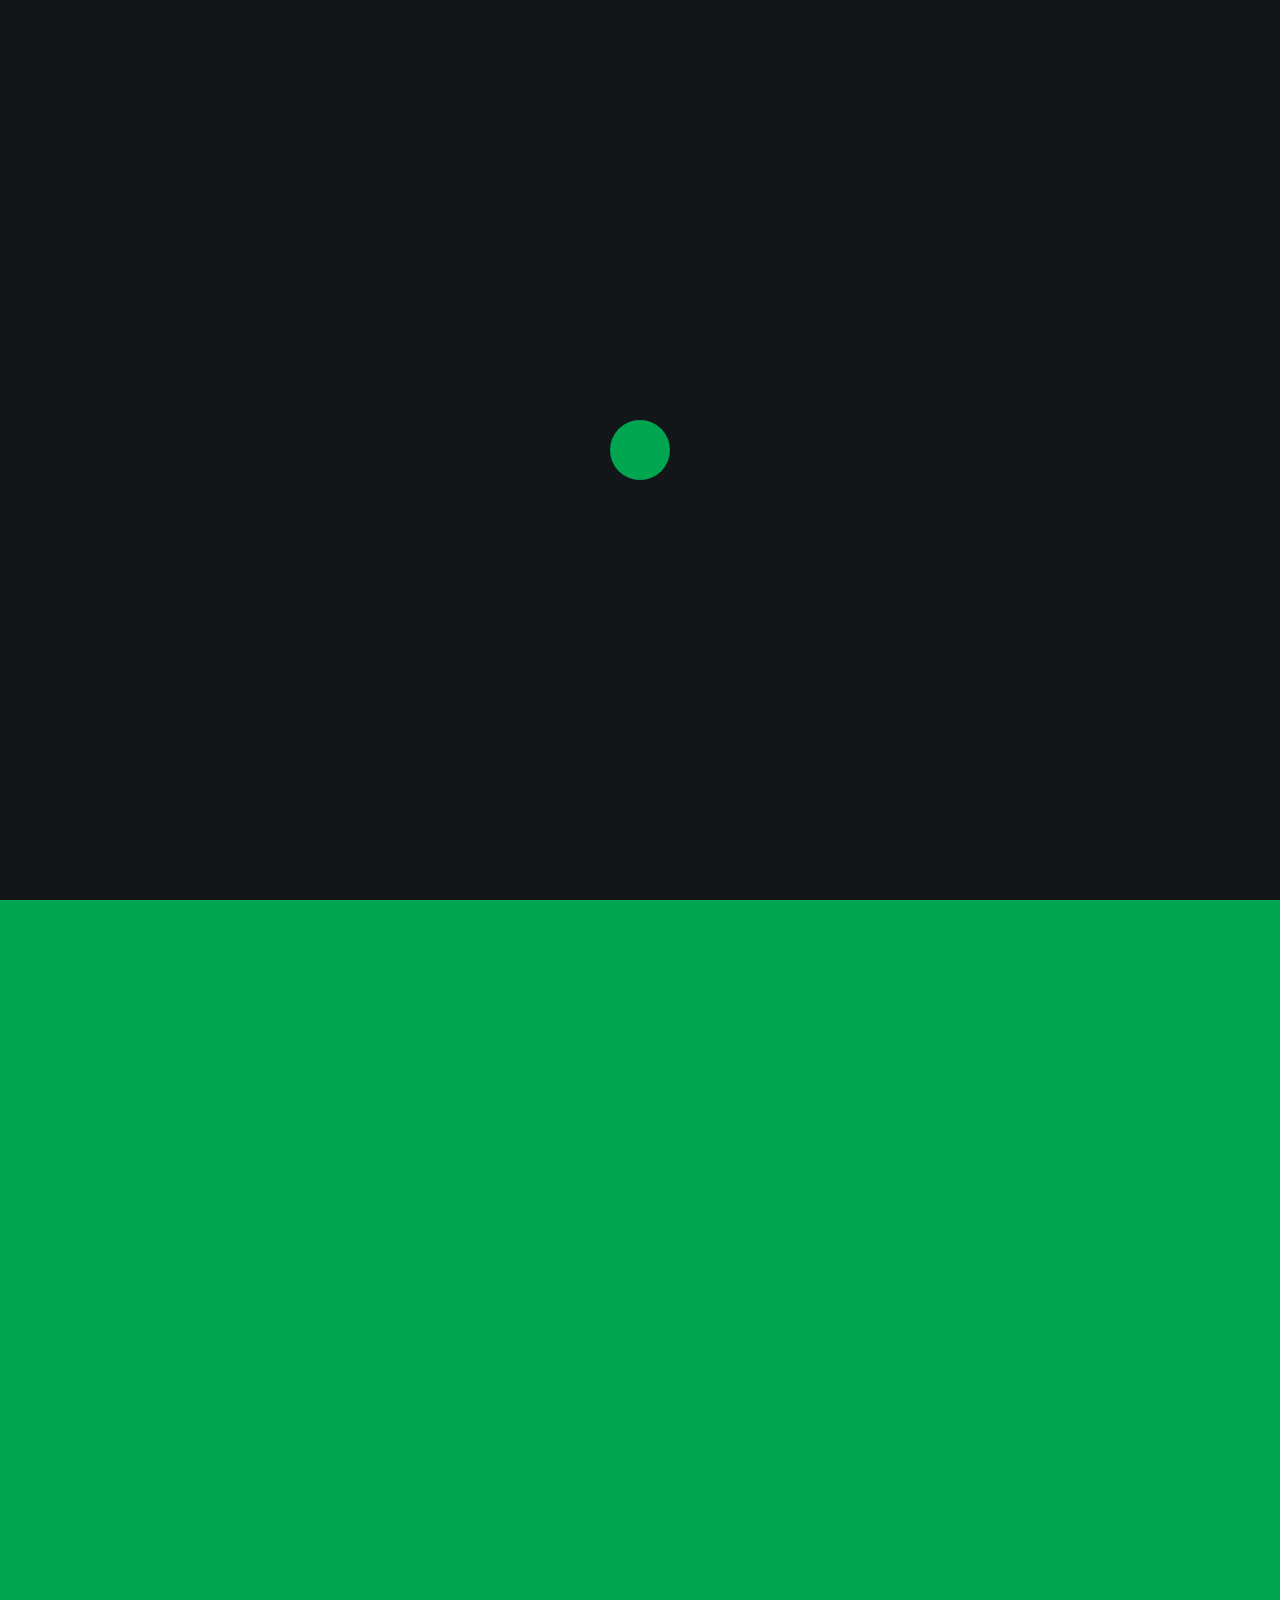
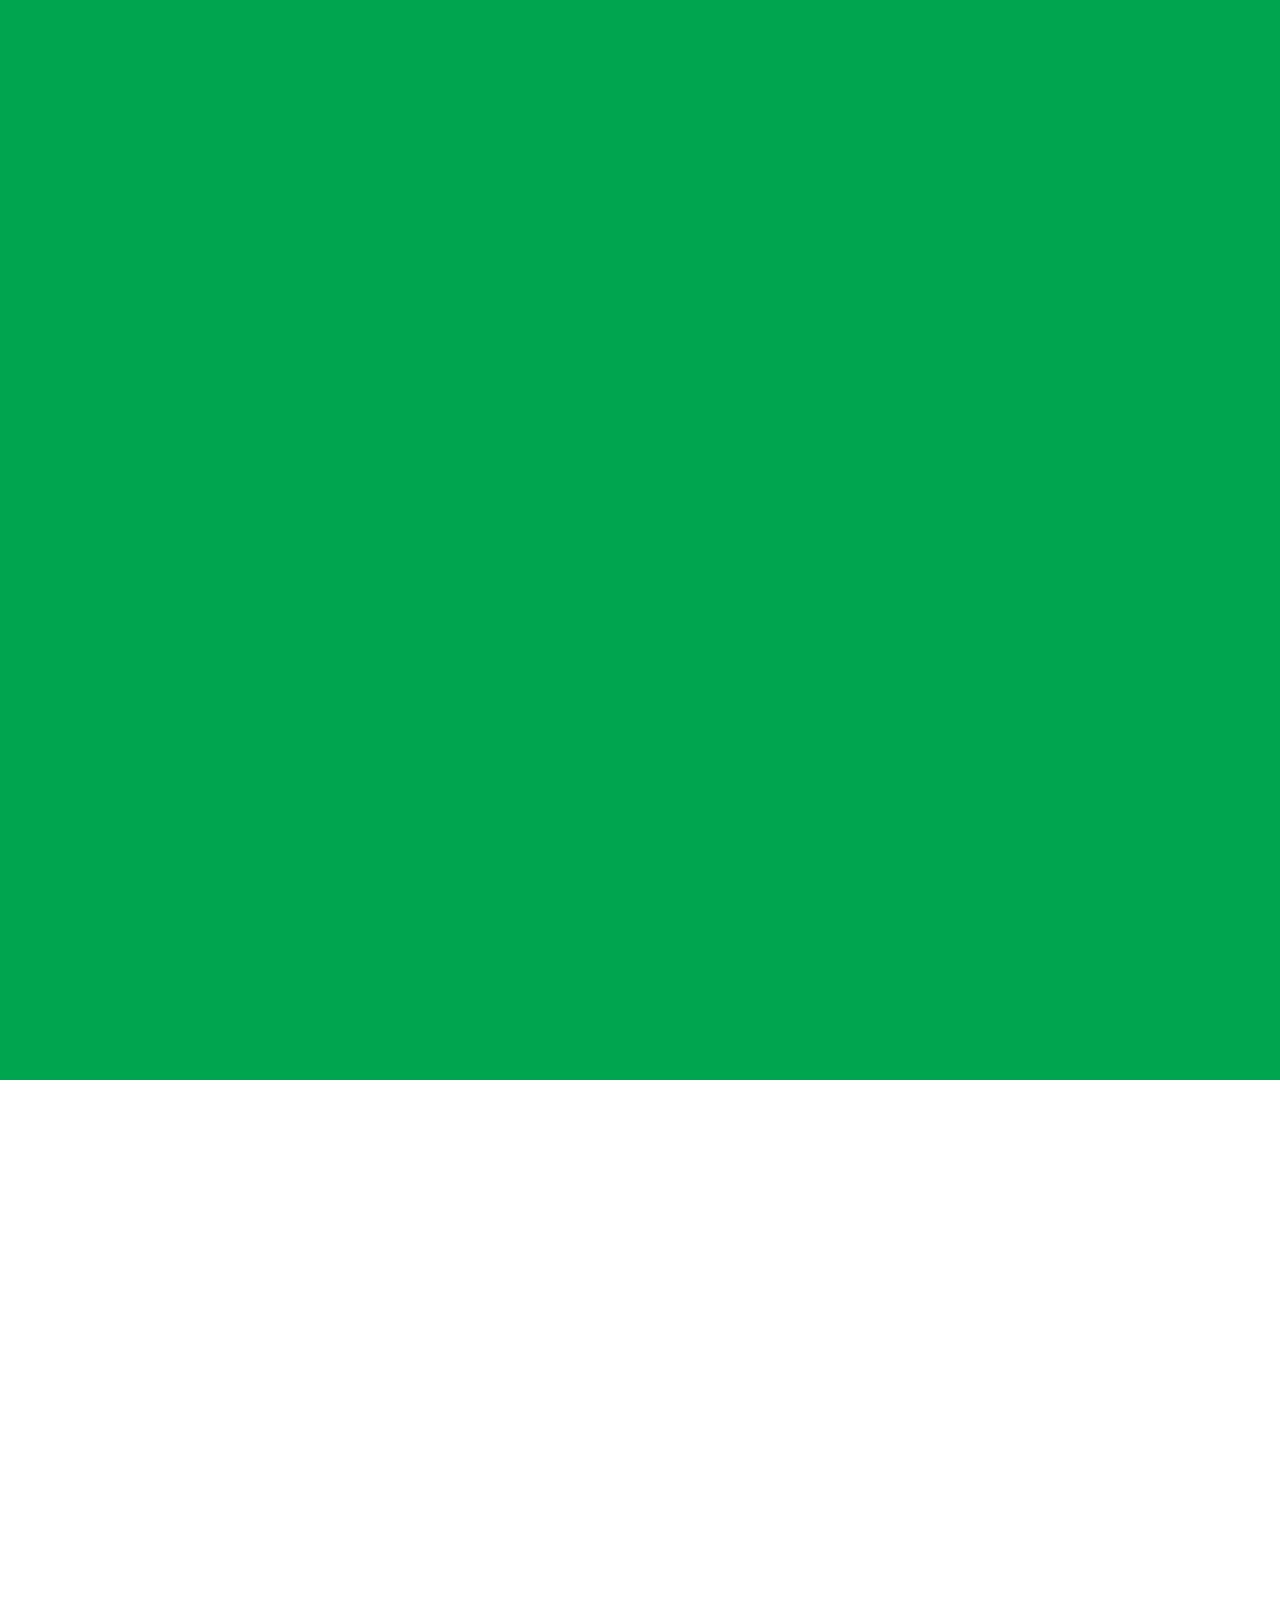
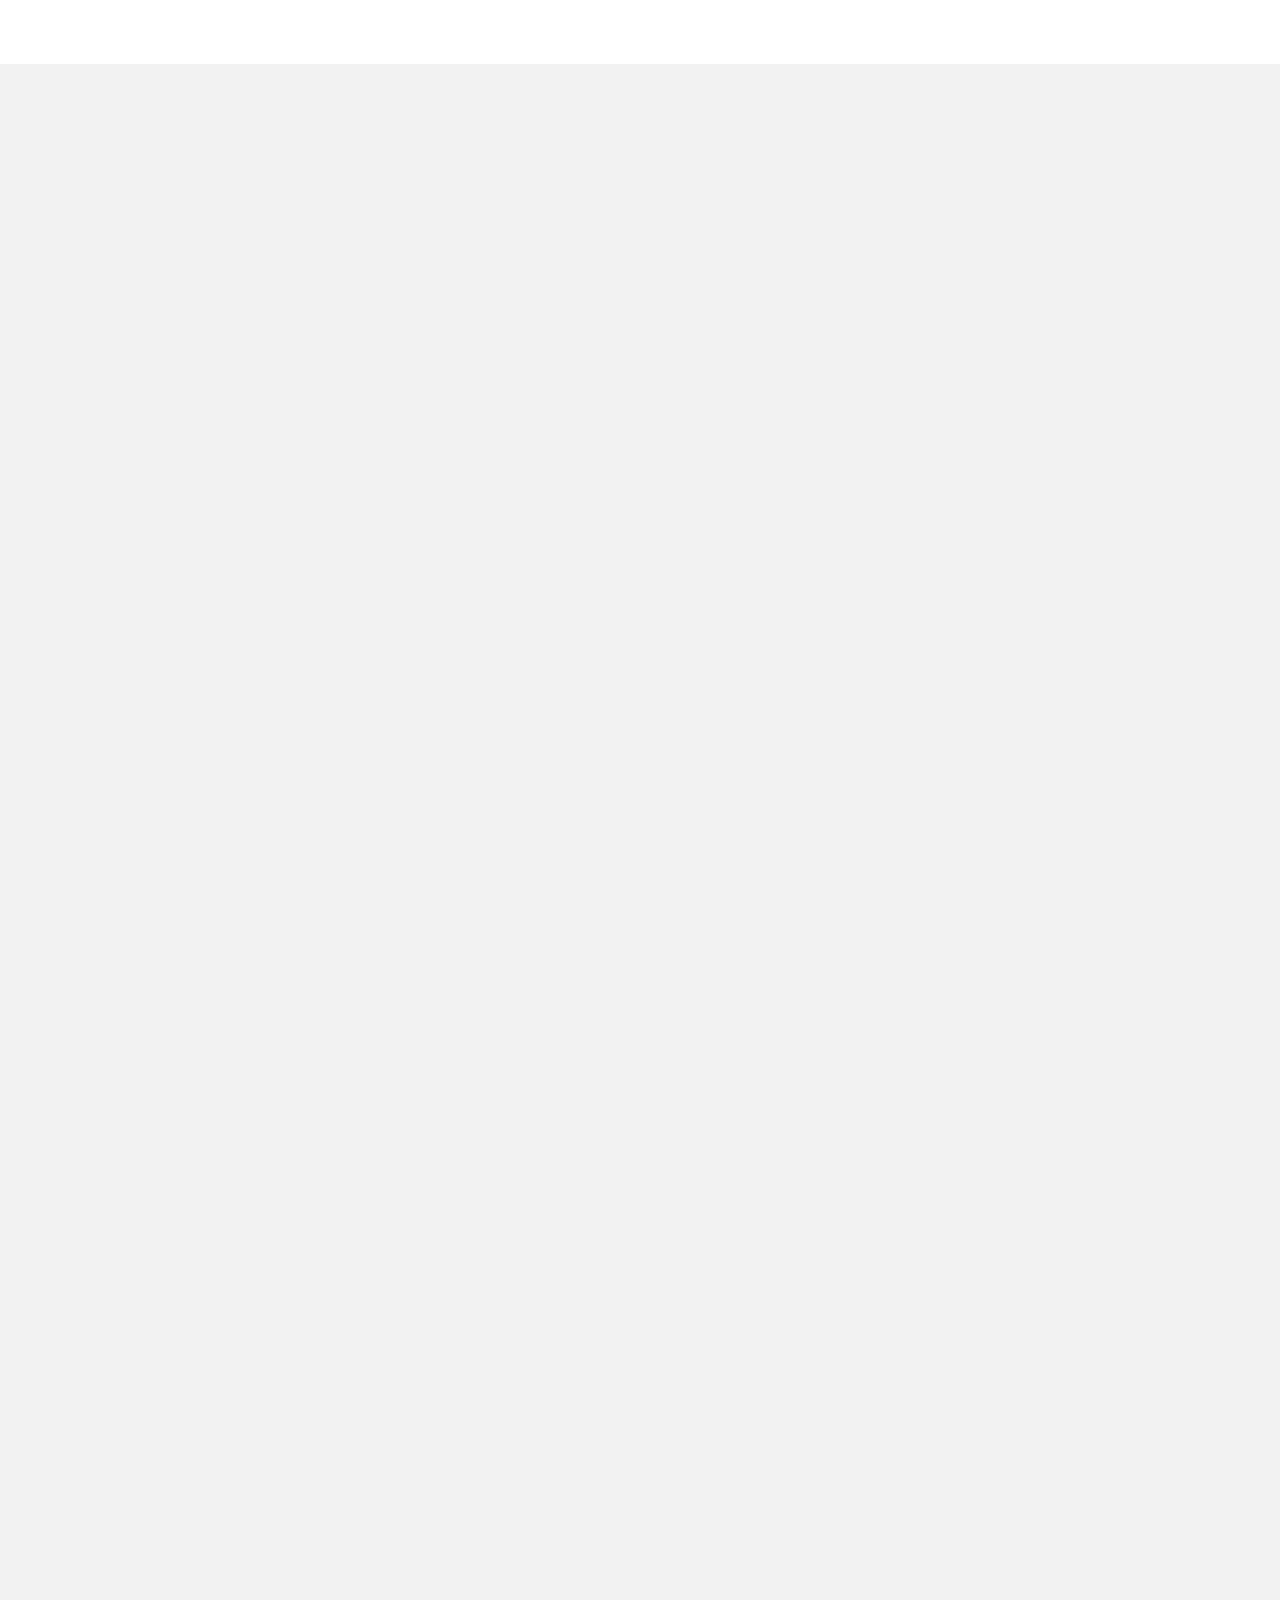
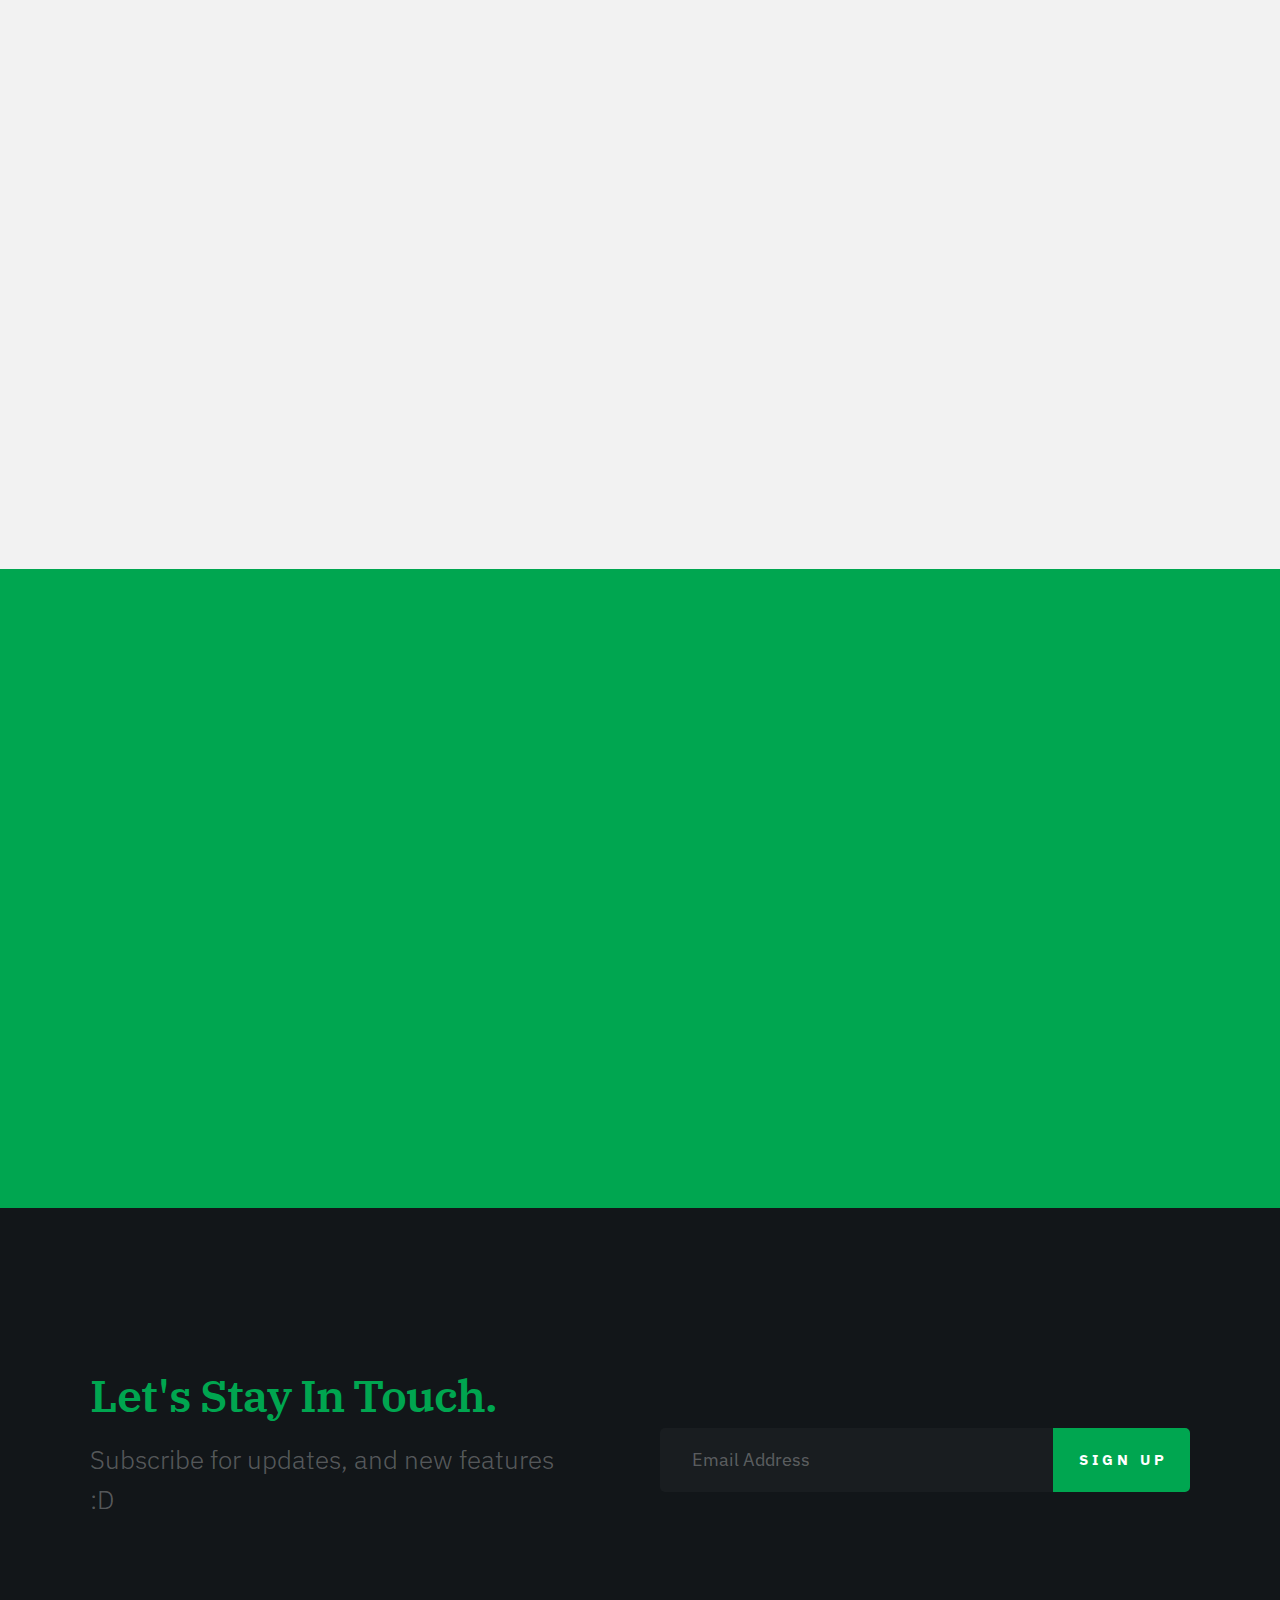
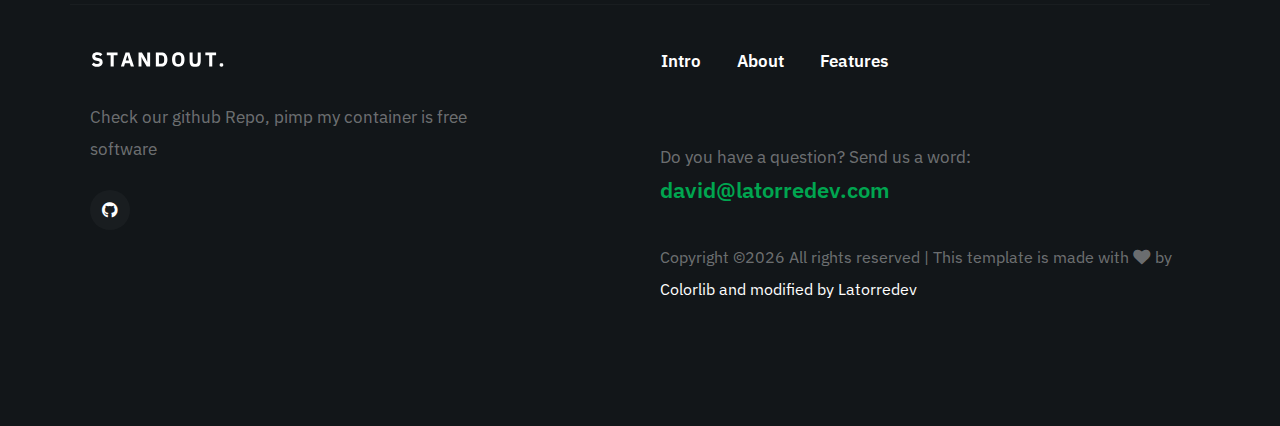
==== commit de5d340d: "[FEATURE] add landing page" ====
--- a/docs/index.html
+++ b/docs/index.html
@@ -1,407 +1,472 @@
-<!DOCTYPE html>
-<html lang="en">
-  <head>
-    <title>Workshop &mdash; Colorlib Website Template</title>
-    <meta charset="utf-8">
-    <meta name="viewport" content="width=device-width, initial-scale=1, shrink-to-fit=no">
-
-    <link href="https://fonts.googleapis.com/css?family=Roboto+Mono" rel="stylesheet">
-    <link rel="stylesheet" href="fonts/icomoon/style.css">
-    <link rel="stylesheet" href="css/bootstrap.min.css">
-    <link rel="stylesheet" href="css/magnific-popup.css">
-    <link rel="stylesheet" href="css/jquery-ui.css">
-    <link rel="stylesheet" href="css/owl.carousel.min.css">
-    <link rel="stylesheet" href="css/owl.theme.default.min.css">
-    <link rel="stylesheet" href="css/bootstrap-datepicker.css">
-    <link rel="stylesheet" href="fonts/flaticon/font/flaticon.css">
-    <link rel="stylesheet" href="css/aos.css">
-
-    <link rel="stylesheet" href="css/style.css">
-  </head>
-  <body>
-  
-  <div class="site-wrap">
-
-    <div class="site-mobile-menu">
-      <div class="site-mobile-menu-header">
-        <div class="site-mobile-menu-close mt-3">
-          <span class="icon-close2 js-menu-toggle"></span>
-        </div>
-      </div>
-      <div class="site-mobile-menu-body"></div>
-    </div>
-    
-    <header class="site-navbar py-3" role="banner">
-      <div class="container-fluid">
-        <div class="row align-items-center">
-          <div class="col-11 col-xl-2">
-            <h1 class="mb-0"><a href="index.html" class="text-white h2 mb-0">Work<span class="text-primary">shop</span> </a></h1>
-          </div>
-          <div class="col-12 col-md-10 d-none d-xl-block">
-            <nav class="site-navigation position-relative text-right" role="navigation">
-              <ul class="site-menu js-clone-nav mx-auto d-none d-lg-block">
-                <li class="active"><a href="index.html">Home</a></li>
-                <li><a href="about.html">About Us</a></li>
-                <li><a href="speakers.html">Speakers</a></li>
-                <li><a href="news.html">News</a></li>
-                <li><a href="contact.html">Contacts</a></li>
-                <li class="cta"><a href="buy-tickets.html">Buy Tickets</a></li>
-              </ul>
-            </nav>
-          </div>
-          <div class="d-inline-block d-xl-none ml-md-0 mr-auto py-3" style="position: relative; top: 3px;"><a href="#" class="site-menu-toggle js-menu-toggle text-white"><span class="icon-menu h3"></span></a></div>
-          </div>
-        </div>
-      </div>
-    </header>
-
-    <div class="site-section site-hero">
-      <div class="container">
-        <div class="row align-items-center">
-          <div class="col-md-10">
-            <span class="d-block mb-3 caption" data-aos="fade-up" data-aos-delay="100">Conference 2019</span>
-            <h1 class="d-block mb-4" data-aos="fade-up" data-aos-delay="200">Web Design Conference 2019</h1>
-            <span class="d-block mb-5 caption" data-aos="fade-up" data-aos-delay="300">September 6th-7th, Minnesota, United States</span>
-            <a href="#" class="btn-custom" data-aos="fade-up" data-aos-delay="400"><span>Buy Tickets</span></a>
-          </div>
-        </div>
-      </div>
-    </div>
-
-    
-
-
-    <div class="site-section">
-      <div class="container">
-        <div class="row mb-5">
-          <div class="col-lg-4" data-aos="fade-up" data-aos-delay="100">
-            <div class="site-section-heading">
-              <h2>Speakers</h2>
-            </div>
-          </div>
-          <div class="col-lg-5 mt-5 pl-lg-5" data-aos="fade-up" data-aos-delay="200">
-            <p>Lorem ipsum dolor sit amet consectetur adipisicing elit. Natus error deleniti dolores necessitatibus eligendi. Nesciunt repellendus ab voluptatibus. Minima architecto impedit eaque molestiae dicta quam. Cum ducimus. Culpa distinctio aperiam</p>
-          </div>
-        </div>
-
-        <div class="row align-items-center speaker">
-          <div class="col-lg-6 mb-5 mb-lg-0" data-aos="fade" data-aos-delay="100">
-            <img src="images/person_1.jpg" alt="Image" class="img-fluid">
-          </div>
-          <div class="col-lg-6 ml-auto">
-            <h2 class="text-white mb-4 name" data-aos="fade-right" data-aos-delay="200">Emely Peters</h2>
-            <div class="bio pl-lg-5">
-              <span class="text-uppercase text-primary d-block mb-3" data-aos="fade-right" data-aos-delay="300">Web Designer</span>
-              <p class="mb-4" data-aos="fade-right" data-aos-delay="400">Lorem ipsum dolor sit amet consectetur adipisicing elit. Natus error deleniti dolores necessitatibus eligendi. Nesciunt repellendus ab voluptatibus. Minima architecto impedit eaque molestiae dicta quam. Cum ducimus. Culpa distinctio aperiam</p>
-              <p data-aos="fade-right" data-aos-delay="500">
-                Follow Emely &mdash;
-                <a href="#" class="p-2"><span class="icon-facebook"></span></a>
-                <a href="#" class="p-2"><span class="icon-twitter"></span></a>
-                <a href="#" class="p-2"><span class="icon-github"></span></a>
-              </p>
-            </div>
-          </div>
-        </div>
-
-        <div class="row align-items-center speaker">
-          <div class="col-lg-6 mb-5 mb-lg-0 order-lg-2" data-aos="fade" data-aos-delay="100">
-            <img src="images/person_2.jpg" alt="Image" class="img-fluid">
-          </div>
-          <div class="col-lg-6 ml-auto order-lg-1">
-            <h2 class="text-white mb-4 name" data-aos="fade-left" data-aos-delay="200">Alex Anchor</h2>
-            <div class="bio pr-lg-5">
-              <span class="text-uppercase text-primary d-block mb-3" data-aos="fade-left" data-aos-delay="300">Web Designer</span>
-              <p class="mb-4" data-aos="fade-left" data-aos-delay="400">Lorem ipsum dolor sit amet consectetur adipisicing elit. Natus error deleniti dolores necessitatibus eligendi. Nesciunt repellendus ab voluptatibus. Minima architecto impedit eaque molestiae dicta quam. Cum ducimus. Culpa distinctio aperiam</p>
-              <p data-aos="fade-left" data-aos-delay="500">
-                Follow Alex &mdash;
-                <a href="#" class="p-2"><span class="icon-facebook"></span></a>
-                <a href="#" class="p-2"><span class="icon-twitter"></span></a>
-                <a href="#" class="p-2"><span class="icon-github"></span></a>
-              </p>
-            </div>
-          </div>
-        </div>
-
-        <div class="row align-items-center speaker">
-          <div class="col-lg-6 mb-5 mb-lg-0" data-aos="fade" data-aos-delay="100">
-            <img src="images/person_3.jpg" alt="Image" class="img-fluid">
-          </div>
-          <div class="col-lg-6 ml-auto">
-            <h2 class="text-white mb-4 name" data-aos="fade-right" data-aos-delay="200">Aaron Thomas</h2>
-            <div class="bio pl-lg-5">
-              <span class="text-uppercase text-primary d-block mb-3" data-aos="fade-right" data-aos-delay="300">Web Designer</span>
-              <p class="mb-4" data-aos="fade-right" data-aos-delay="400">Lorem ipsum dolor sit amet consectetur adipisicing elit. Natus error deleniti dolores necessitatibus eligendi. Nesciunt repellendus ab voluptatibus. Minima architecto impedit eaque molestiae dicta quam. Cum ducimus. Culpa distinctio aperiam</p>
-              <p data-aos="fade-right" data-aos-delay="500">
-                Follow Aaron &mdash;
-                <a href="#" class="p-2"><span class="icon-facebook"></span></a>
-                <a href="#" class="p-2"><span class="icon-twitter"></span></a>
-                <a href="#" class="p-2"><span class="icon-github"></span></a>
-              </p>
-            </div>
-          </div>
-        </div>
-
-      
-        <div class="row align-items-center speaker">
-          <div class="col-lg-6 mb-5 mb-lg-0 order-lg-2" data-aos="fade" data-aos-delay="100">
-            <img src="images/person_4.jpg" alt="Image" class="img-fluid">
-          </div>
-          <div class="col-lg-6 ml-auto order-lg-1">
-            <h2 class="text-white mb-4 name" data-aos="fade-left" data-aos-delay="200">Chris Mathews</h2>
-            <div class="bio pr-lg-5">
-              <span class="text-uppercase text-primary d-block mb-3" data-aos="fade-left" data-aos-delay="300">Web Designer</span>
-              <p class="mb-4" data-aos="fade-left" data-aos-delay="400">Lorem ipsum dolor sit amet consectetur adipisicing elit. Natus error deleniti dolores necessitatibus eligendi. Nesciunt repellendus ab voluptatibus. Minima architecto impedit eaque molestiae dicta quam. Cum ducimus. Culpa distinctio aperiam</p>
-              <p data-aos="fade-left" data-aos-delay="500">
-                Follow Chris &mdash;
-                <a href="#" class="p-2"><span class="icon-facebook"></span></a>
-                <a href="#" class="p-2"><span class="icon-twitter"></span></a>
-                <a href="#" class="p-2"><span class="icon-github"></span></a>
-              </p>
-            </div>
-          </div>
-        </div>
-
-        
-      </div>
-    </div>
-
-
-    
-    <div class="site-section">
-      <div class="container">
-        <div class="row mb-5">
-          <div class="col-lg-4" data-aos="fade-up">
-            <div class="site-section-heading">
-              <h2>Programs</h2>
-            </div>
-          </div>
-          <div class="col-lg-6 mt-5 pl-lg-5" data-aos="fade-up" data-aos-delay="100">
-            <p>Lorem ipsum dolor sit amet consectetur adipisicing elit. Natus error deleniti dolores necessitatibus eligendi. Nesciunt repellendus ab voluptatibus.</p>
-          </div>
-        </div>
-
-        <div class="row align-items-stretch program">
-          <div class="col-12 border-top border-bottom py-5" data-aos="fade" data-aos-delay="200">
-            <div class="row align-items-stretch">
-              <div class="col-md-3 text-white mb-3 mb-md-0"><span class="h4">8:00</span> <span>AM</span></div>
-              <div class="col-md-9">
-                <h2 class="text-white">Design your open source strategy</h2>
-                <span>Chris Mathews</span>
-              </div>
-            </div>
-          </div>
-
-          <div class="col-12 border-bottom py-5" data-aos="fade" data-aos-delay="300">
-            <div class="row align-items-stretch">
-              <div class="col-md-3 text-white mb-3 mb-md-0"><span class="h4">9:30</span> <span>AM</span></div>
-              <div class="col-md-9">
-                <h2 class="text-white">Design your open source strategy</h2>
-                <span>Chris Mathews</span>
-              </div>
-            </div>
-          </div>
-
-          <div class="col-12 border-bottom py-5" data-aos="fade" data-aos-delay="400">
-            <div class="row align-items-stretch">
-              <div class="col-md-3 text-white mb-3 mb-md-0"><span class="h4">10:30</span> <span>AM</span></div>
-              <div class="col-md-9">
-                <h2 class="text-white">Design your open source strategy</h2>
-                <span>Chris Mathews</span>
-              </div>
-            </div>
-          </div>
-
-          <div class="col-12 border-bottom py-5" data-aos="fade" data-aos-delay="500">
-            <div class="row align-items-stretch">
-              <div class="col-md-3 text-white mb-3 mb-md-0"><span class="h4">10:45</span> <span>NOON</span></div>
-              <div class="col-md-9">
-                <h2 class="text-white">Break With Snacks</h2>
-              </div>
-            </div>
-          </div>
-
-          <div class="col-12 border-bottom py-5" data-aos="fade" data-aos-delay="600">
-            <div class="row align-items-stretch">
-              <div class="col-md-3 text-white mb-3 mb-md-0"><span class="h4">11:30</span> <span>AM</span></div>
-              <div class="col-md-9">
-                <h2 class="text-white">Design your open source strategy</h2>
-                <span>Chris Mathews</span>
-              </div>
-            </div>
-          </div>
-
-          <div class="col-12 border-bottom py-5" data-aos="fade" data-aos-delay="700">
-            <div class="row align-items-stretch">
-              <div class="col-md-3 text-white mb-3 mb-md-0"><span class="h4">12:00</span> <span>NOON</span></div>
-              <div class="col-md-9">
-                <h2 class="text-white">Break For Lunch</h2>
-              </div>
-            </div>
-          </div>
-
-
-        </div>
-      </div>
-    </div>
-
-    <div class="site-section">
-      <div class="container">
-        <div class="row mb-5">
-          <div class="col-lg-4 ">
-            <div class="site-section-heading" data-aos="fade-up">
-              <h2>Sponsors</h2>
-            </div>
-          </div>
-          <div class="col-lg-6 mt-5 pl-lg-5" data-aos="fade-up" data-aos-delay="100">
-            <p>Lorem ipsum dolor sit amet consectetur adipisicing elit. Natus error deleniti dolores necessitatibus eligendi. Nesciunt repellendus ab voluptatibus.</p>
-          </div>
-        </div>
-        <div class="row mb-5">
-          <div class="col-md-6 col-lg-4 mb-5 mb-lg-0" data-aos="fade" data-aos-delay="200">
-            <img src="images/logo_1.png" alt="Image" class="img-fluid">
-          </div>
-          <div class="col-md-6 col-lg-4 mb-5 mb-lg-0" data-aos="fade" data-aos-delay="300">
-            <img src="images/logo_2.png" alt="Image" class="img-fluid">
-          </div>
-          <div class="col-md-6 col-lg-4 mb-5 mb-lg-0" data-aos="fade" data-aos-delay="400">
-            <img src="images/logo_3.png" alt="Image" class="img-fluid">
-          </div>
-
-          <div class="col-md-6 col-lg-4 mb-5 mb-lg-0" data-aos="fade" data-aos-delay="500">
-            <img src="images/logo_4.png" alt="Image" class="img-fluid">
-          </div>
-          <div class="col-md-6 col-lg-4 mb-5 mb-lg-0" data-aos="fade" data-aos-delay="600">
-            <img src="images/logo_5.png" alt="Image" class="img-fluid">
-          </div>
-          <div class="col-md-6 col-lg-4 mb-5 mb-lg-0" data-aos="fade" data-aos-delay="700">
-            <img src="images/logo_6.png" alt="Image" class="img-fluid">
-          </div>
-
-        </div>
-
-        <div class="row" data-aos="fade-up" data-aos-delay="500">
-          <div class="col-12 text-center pt-5">
-            <a href="#" class="btn-custom" data-aos="fade-up" data-aos-delay="800"><span>Be a Sponsor</span></a>
-          </div>
-        </div>
-      </div>
-    </div>
-
-    <div class="site-section">
-      <div class="container">
-        <div class="row mb-5">
-          <div class="col-lg-4">
-            <div class="site-section-heading" data-aos="fade-up">
-              <h2>News</h2>
-            </div>
-          </div>
-          <div class="col-lg-6 mt-5 pl-lg-5" data-aos="fade-up" data-aos-delay="100">
-            <p>Lorem ipsum dolor sit amet consectetur adipisicing elit. Natus error deleniti dolores necessitatibus eligendi. Nesciunt repellendus ab voluptatibus.</p>
-          </div>
-        </div>
-
-        <div class="row mb-5">
-          <div class="col-md-6 col-lg-4 mb-5 mb-lg-0 blog-entry"  data-aos="fade-up" data-aos-delay="200">
-            <a href="#" class="d-block mb-4">
-              <img src="images/person_1.jpg" alt="Image" class="img-fluid"> 
-            </a>
-            <h2 class="mb-4"><a href="#">Design your open source strategy</a></h2>
-            <div class="mb-4 post-meta d-flex align-items-center">
-              <div class="mr-2"><img src="images/person_1.jpg" alt="Image" class="img-fluid"></div>
-              <div><span>By <a href="#">Emely Peters</a></span> &mdash; <span>Sep. 10, 2019</span></div> 
-            </div>
-            <p>Lorem ipsum dolor sit amet consectetur adipisicing elit. Natus error deleniti dolores necessitatibus eligendi. Nesciunt repellendus ab voluptatibus.
-          </div>
-
-          <div class="col-md-6 col-lg-4 mb-5 mb-lg-0 blog-entry" data-aos="fade-up" data-aos-delay="300">
-            <a href="#" class="d-block mb-4">
-              <img src="images/person_1.jpg" alt="Image" class="img-fluid"> 
-            </a>
-            <h2 class="mb-4"><a href="#">Design your open source strategy</a></h2>
-            <div class="mb-4 post-meta d-flex align-items-center">
-              <div class="mr-2"><img src="images/person_1.jpg" alt="Image" class="img-fluid"></div>
-              <div><span>By <a href="#">Emely Peters</a></span> &mdash; <span>Sep. 10, 2019</span></div> 
-            </div>
-            <p>Lorem ipsum dolor sit amet consectetur adipisicing elit. Natus error deleniti dolores necessitatibus eligendi. Nesciunt repellendus ab voluptatibus.
-          </div>
-
-          <div class="col-md-6 col-lg-4 mb-5 mb-lg-0 blog-entry" data-aos="fade-up" data-aos-delay="400">
-            <a href="#" class="d-block mb-4">
-              <img src="images/person_1.jpg" alt="Image" class="img-fluid"> 
-            </a>
-            <h2 class="mb-4"><a href="#">Design your open source strategy</a></h2>
-            <div class="mb-4 post-meta d-flex align-items-center">
-              <div class="mr-2"><img src="images/person_1.jpg" alt="Image" class="img-fluid"></div>
-              <div><span>By <a href="#">Emely Peters</a></span> &mdash; <span>Sep. 10, 2019</span></div> 
-            </div>
-            <p>Lorem ipsum dolor sit amet consectetur adipisicing elit. Natus error deleniti dolores necessitatibus eligendi. Nesciunt repellendus ab voluptatibus.
-          </div>
-
-        </div>
-        <div class="row" data-aos="fade-up" data-aos-delay="500">
-          <div class="col-12 text-center">
-            <a href="#" class="btn-custom" data-aos="fade-up" data-aos-delay="400"><span>More Blog Posts</span></a>
-          </div>
-        </div>
-      </div>
-    </div>
-      
-    <footer class="site-footer">
-      <div class="container">
-        <div class="row mb-5">
-          <div class="col-md-4">
-            <h2 class="footer-heading text-uppercase mb-4">About Event</h2>
-            <p>Lorem ipsum dolor sit amet consectetur adipisicing elit aliquid quibusdam fugit architecto.</p>
-          </div>
-          <div class="col-md-3 ml-auto">
-            <h2 class="footer-heading text-uppercase mb-4">Quick Links</h2>
-            <ul class="list-unstyled">
-              <li><a href="#">About Us</a></li>
-              <li><a href="#">Speakers</a></li>
-              <li><a href="#">Gallery</a></li>
-              <li><a href="#">Contact Us</a></li>
-            </ul>
-          </div>
-          <div class="col-md-4">
-            <h2 class="footer-heading text-uppercase mb-4">Connect with Us</h2>
-            <p>
-              <a href="#" class="p-2 pl-0"><span class="icon-facebook"></span></a>
-              <a href="#" class="p-2"><span class="icon-twitter"></span></a>
-              <a href="#" class="p-2"><span class="icon-youtube"></span></a>
-              <a href="#" class="p-2"><span class="icon-instagram"></span></a>
-            </p>
-          </div>
-        </div>
-        <div class="row">
-          
-            <div class="col-md-12 text-center">
-              <div class="border-top pt-5">
-              <p>
-              <!-- Link back to Colorlib can't be removed. Template is licensed under CC BY 3.0. -->
-              Copyright &copy; <script>document.write(new Date().getFullYear());</script> All rights reserved | This template is made with <i class="icon-heart text-primary" aria-hidden="true"></i> by <a href="https://colorlib.com" target="_blank" >Colorlib</a>
-              <!-- Link back to Colorlib can't be removed. Template is licensed under CC BY 3.0. -->
-              </p>
-            </div>
-          </div>
-        </div>
-      </div>
-    </footer>
-    
-  </div>
-
-  <script src="js/jquery-3.3.1.min.js"></script>
-  <script src="js/jquery-migrate-3.0.1.min.js"></script>
-  <script src="js/jquery-ui.js"></script>
-  <script src="js/popper.min.js"></script>
-  <script src="js/bootstrap.min.js"></script>
-  <script src="js/owl.carousel.min.js"></script>
-  <script src="js/jquery.stellar.min.js"></script>
-  <script src="js/jquery.countdown.min.js"></script>
-  <script src="js/jquery.magnific-popup.min.js"></script>
-  <script src="js/bootstrap-datepicker.min.js"></script>
-  <script src="js/aos.js"></script>
-
-  <script src="js/main.js"></script>
-    
-  </body>
-</html>+<!DOCTYPE html>
+<html class="no-js" lang="en">
+<head>
+
+    <!--- basic page needs
+    ================================================== -->
+    <meta charset="utf-8">
+    <title>Pimp my container</title>
+    <meta name="description" content="">
+    <meta name="author" content="">
+
+    <!-- mobile specific metas
+    ================================================== -->
+    <meta name="viewport" content="width=device-width, initial-scale=1">
+
+    <!-- CSS
+    ================================================== -->
+    <link rel="stylesheet" href="css/base.css">
+    <link rel="stylesheet" href="css/vendor.css">
+    <link rel="stylesheet" href="css/main.css">
+
+    <!-- script
+    ================================================== -->
+    <script src="js/modernizr.js"></script>
+    <script src="js/pace.min.js"></script>
+
+    <!-- favicons
+    ================================================== -->
+    <link rel="shortcut icon" href="favicon.ico" type="image/x-icon">
+    <link rel="icon" href="favicon.ico" type="image/x-icon">
+
+</head>
+
+<body id="top">
+
+    <div id="preloader">
+        <div id="loader"></div>
+    </div>
+
+
+    <!-- header 
+    ================================================== -->
+    <header class="s-header">
+
+        <div class="header-logo">
+            <a class="site-logo" href="index.html">
+                <img src="images/pimplogo.png" alt="Homepage">
+            </a>
+        </div>
+
+        <nav class="row header-nav-wrap wide">
+            <ul class="header-main-nav">
+                <li class="current"><a class="smoothscroll" href="#home" title="intro">Intro</a></li>
+                <li><a class="smoothscroll" href="#about" title="about">About</a></li>
+                <li><a class="smoothscroll" href="#features" title="features">Features</a></li>
+            </ul>
+
+            <ul class="header-social">
+                <li><a href="https://github.com/LatorreDev/pimpmycontainer"><i class="fab fa-github" aria-hidden="true"></i></a></li>
+            </ul>
+        </nav>
+
+        <a class="header-menu-toggle" href="#"><span>Menu</span></a>
+    
+    </header> <!-- end header -->
+
+
+    <!-- home
+    ================================================== -->
+    <section id="home" class="s-home target-section">
+
+        <div class="home-image-part"></div>
+
+        <div class="home-content">
+
+            <div class="row home-content__main wide">
+
+                <h1>
+                An Amazing CLI App <br>
+                To manage Docker
+                </h1>
+
+                <h3>
+               An amazing CLI app to create and run your custom docker images and containers and push them to Docker hub
+                </h3>
+
+                <div class="home-content__button">
+                    <a class="btn-video" href="https://youtu.be/zuIZEGNG1FE" data-lity>
+                        <span class="video-icon"></span>
+                    </a>
+                    <a href="#download" class="smoothscroll btn btn--primary btn--large">
+                        Get The App
+                    </a>
+                </div>
+
+            </div> <!-- end home-content__main -->
+
+            <a href="#about" class="home-scroll smoothscroll">
+                <span class="home-scroll__text">Scroll Down</span>
+                <span class="home-scroll__icon"></span>
+            </a>
+
+        </div> <!-- end home-content -->
+
+    </section> <!-- end s-home -->
+
+
+    <!-- about
+    ================================================== -->
+    <section id="about" class="s-about target-section">
+
+        <div class="row section-header narrower align-center" data-aos="fade-up">
+            <div class="col-full">
+                <h1 class="display-1">
+                    A fast and easy way to create your docker images
+                </h1>
+                <p class="lead">
+                    with pimp my container you can create, download and push docker images to your docker without execute any command by yourself
+                </p>
+            </div>
+        </div> <!-- end section-header -->
+
+        <div class="row about-desc" data-aos="fade-up">
+            <div class="col-full slick-slider about-desc__slider">
+
+                <div class="about-desc__slide">
+                    <h3 class="item-title">Smart.</h3>
+
+                    <p>
+                    Programed entirely on bash, you can run the program in any unix environment without any previous setup
+                    </p>
+                </div>  <!-- end about-desc__slide -->
+
+                <div class="about-desc__slide">
+                    <h3 class="item-title">User-Friendly.</h3>
+
+                    <p>
+                    you can install docker, run containers, create your images and more using only options in a menu, you must not know any docker command to use this tool.
+                    </p>
+                </div>  <!-- end about-desc__slide -->
+
+                <div class="about-desc__slide">
+                    <h3 class="item-title">Batteries Included.</h3>
+
+                    <p>
+                   The program require some packages to work, but it have the "install requirements" option, you only push and the program download and install everything itself
+                    </p>
+                </div>  <!-- end about-desc__slide -->
+
+                <div class="about-desc__slide">
+                    <h3 class="item-title">Colorful.</h3>
+
+                    <p>
+                    The program has bash colors for important outputs, so you dont need waste time looking for something, you will see it!.
+                    </p>
+                </div>  <!-- end about-desc__slide -->
+
+            </div> <!-- end about-desc__slider -->
+        </div> <!-- end about-desc -->
+
+        <div class="row about-bottom-image" data-aos="fade-up">
+            <img src="images/app-screen-1400.png" 
+                 srcset="images/app-screen-600.png 600w, 
+                 images/app-screen-1400.png 1400w, 
+                         images/app-screen-2800.png 2800w"
+                 sizes="(max-width: 2800px) 100vw, 2800px" 
+                 alt="App Screenshots"> 
+         </div>
+
+    </section> <!-- end s-about -->
+
+
+    <!-- process
+    ================================================== -->
+    <section id="process" class="s-process">
+
+        <div class="row">
+            <div class="col-full text-center" data-aos="fade-up">
+                <h2 class="display-2">How The App Works?</h2>
+            </div>
+        </div>
+
+        <div class="row process block-1-4 block-m-1-2 block-tab-full">
+            <div class="col-block item-process" data-aos="fade-up">
+                <div class="item-process__text">
+                    <h3>Choose distro</h3>
+                    <p>
+                    pimp my container is multi distro, each distro handle its own package manager
+                    </p>
+                </div>
+            </div>
+            <div class="col-block item-process" data-aos="fade-up">
+                <div class="item-process__text">
+                    <h3>Choose tools</h3>
+                    <p>
+                    Pimp my container has several menus, easch one has a lot of tools separated by languages and common tools such as python or ruby
+                    </p>
+                </div>
+            </div>
+            <div class="col-block item-process" data-aos="fade-up">
+                <div class="item-process__text">
+                    <h3>Pimp your image</h3>
+                    <p>
+                    when you finished choose which tools do you need for your docker image, pimp the image, it receive the dockerfile with your tools and build an image
+                    </p>
+                </div>
+            </div>
+            <div class="col-block item-process" data-aos="fade-up">
+                <div class="item-process__text">
+                    <h3>Run your image</h3>
+                    <p>
+                    when you have your image, yo can enter to manage containers menu and run it with custom ports or without it, then enter to your container and begin to make your work
+                    </p>
+                </div>
+            </div>
+        </div> <!-- end process -->
+
+        <!--
+
+        <div class="row process-bottom-image" data-aos="fade-up">
+            <img src="images/phone-app-screens-1000.png" 
+                 srcset="images/phone-app-screens-600.png 600w, 
+                         images/phone-app-screens-1000.png 1000w, 
+                         images/phone-app-screens-2000.png 2000w" 
+                 sizes="(max-width: 2000px) 100vw, 2000px" 
+                 alt="App Screenshots"> 
+         </div>
+    -->
+    </section> <!-- end s-process -->
+
+
+    <!-- features
+    ================================================== -->
+    <section id="features" class="s-features target-section">
+
+        <div class="row section-header narrower align-center has-bottom-sep" data-aos="fade-up">
+            <div class="col-full">
+                <h1 class="display-1">
+                    Loaded With Features You Would Surely Love.
+                </h1>
+                <p class="lead">
+                   Create, Delete, Download Upload and manage containers, docker volumes and images quick and easy
+                </p>
+            </div>
+        </div> <!-- end section-header -->
+
+        <div class="row bit-narrow features block-1-2 block-mob-full">
+
+            <div class="col-block item-feature" data-aos="fade-up">
+                <div class="item-feature__icon">
+                    <i class="icon-upload"></i>
+                </div>
+                <div class="item-feature__text">
+                    <h3 class="item-title">Upload</h3>
+                    <p>Upload your pimped image to dockerhub from the CLI app and share it with the world!.
+                    </p>
+                </div>
+            </div>
+
+            <div class="col-block item-feature" data-aos="fade-up">
+                <div class="item-feature__icon">
+                    <i class="icon-download"></i>
+                </div>
+                <div class="item-feature__text">
+                    <h3 class="item-title">Download</h3>
+                    <p>download images from dockerhub directly to your local storage and start to use it!
+                    </p>
+                </div>
+            </div>
+
+            <div class="col-block item-feature" data-aos="fade-up">
+                <div class="item-feature__icon">
+                    <i class="icon-lego-block"></i>
+                </div>  
+                <div class="item-feature__text">
+                    <h3 class="item-title">A lot of stuff</h3>
+                    <p>You can install languages, web servers, text editors, compilers and a lot of stuff more
+                    </p>
+                </div>
+            </div>
+
+            <div class="col-block item-feature" data-aos="fade-up">
+                <div class="item-feature__icon">
+                    <i class="icon-lego-block"></i>
+                </div>
+                <div class="item-feature__text">
+                    <h3 class="item-title">Docker volumes</h3>
+                    <p>Create and destroy easily docker volumes for your future containers
+                    </p>
+                </div>
+            </div>
+
+            <div class="col-block item-feature" data-aos="fade-up">
+                <div class="item-feature__icon">
+                    <i class="icon-lego-block"></i>
+                </div>
+                <div class="item-feature__text">
+                    <h3 class="item-title">Images</h3>
+                    <p>Manage your created or downloaded images easy using only menu options, destroy it if you want >:D.
+                    </p>
+                </div>
+            </div>
+    
+            <div class="col-block item-feature" data-aos="fade-up">
+                <div class="item-feature__icon">
+                    <i class="icon-lego-block"></i>
+                </div>
+                <div class="item-feature__text">
+                    <h3 class="item-title">Storm Docker</h3>
+                    <p>Do you have a lot of containers, volumes and images unused? Storm docker and delete all unused docker stuff with the "kill'em all" option inside the manage containers option
+                    </p>
+                </div>
+            </div>
+
+        </div> <!-- end features -->
+
+      
+
+        <div class="testimonials-wrap" data-aos="fade-up">
+
+            <div class="row">
+                <div class="col-full testimonials-header">
+                    <h2 class="display-2">Our Peers Can't Be Wrong</h2>
+                </div>
+            </div>
+
+            <div class="row testimonials">
+
+                <div class="col-full slick-slider testimonials__slider">
+
+                    <div class="testimonials__slide">
+                        <img src="images/avatars/user-01.jpg" alt="Author image" class="testimonials__avatar">
+                        <div class="testimonials__author">
+                            <span class="testimonials__name">Nildiert Wasamayeta</span>
+                            <a href="#0" class="testimonials__link">@wasamayeton</a>
+                        </div>
+                        <p>Esta Aplicación de línea de comandos está bien mamalona, me ayuda a crear contenedores con lo que necesito fácil y en un entorno local para después usarlos sin depender de internet</p>
+                    </div> <!-- end testimonials__slide -->
+
+                    <div class="testimonials__slide">
+                        <img src="images/avatars/user-02.jpg" alt="Author image" class="testimonials__avatar">
+                        <div class="testimonials__author">
+                            <span class="testimonials__name">Samuel L Flowers</span>
+                            <a href="#0" class="testimonials__link">@florecitarockera</a>
+                        </div>
+                        <p>Este no es el club de amiguitos, pero con esta aplicación no me importa, me ayuda a tener un entorno de desarrollo de manera rápida con lo que necesito</p>                        
+                    </div> <!-- end testimonials__slide -->
+
+                    <div class="testimonials__slide">
+                        <img src="images/avatars/user-03.jpg" alt="Author image" class="testimonials__avatar">
+                        <div class="testimonials__author">
+                            <span class="testimonials__name">John ToMaya</span>
+                            <a href="#0" class="testimonials__link">@A_language_expert</a>
+                        </div>
+                        <p>Me ha parecido muy interesante la disrupción de este programa, me evita la sórida creación de entornos desde 0 cuando no es de mi claridad el manejo de instrucciones para docker</p>
+                    </div> <!-- end testimonials__slide -->
+                    
+                </div> <!-- end testimonials__slider -->
+
+            </div> <!-- end testimonials -->
+
+        </div> <!-- end testimonials-wrap -->
+
+    </section> <!-- end s-features -->
+
+
+
+    <!-- download
+    ================================================== -->
+    <section id="download" class="s-download">
+
+        <div class="row download-content">
+            <div class="col-six md-seven download-content__text pull-right" data-aos="fade-up">
+                <h1 class="display-2">
+                    Download The CLI App Now!
+                </h1>
+                <p>
+                    You can clone it from our github and run it quick and easy in your local UNIX system
+                </p>
+                <ul class="download-content__badges">
+                    <li><a href="https://github.com/LatorreDev/pimpmycontainer" title="" class="badge-googleplay">GitHub</a></li>
+                </ul>
+            </div>
+            <div class="download-content__image" data-aos="fade-up">
+                <img src="images/phone-app-profile-550.png" 
+                     srcset="images/phone-app-profile-550.png 1x, images/phone-app-profile-1100.png 2x">
+            </div>
+        </div>
+
+    </section> <!-- end s-download -->
+
+
+    <!-- footer
+    ================================================== -->
+    <footer class="s-footer footer">
+
+        <div class="row footer__top">
+            <div class="col-six md-full">
+                <h1 class="display-2">
+                    Let's Stay In Touch.
+                </h1>
+                <p class="lead">
+                    Subscribe for updates, and new features :D
+            </div>
+            <div class="col-six md-full footer__subscribe end">
+                <div class="subscribe-form">
+                    <form id="mc-form" class="group" novalidate="true">
+
+                        <input type="email" value="" name="EMAIL" class="email" id="mc-email" placeholder="Email Address" required="">
+            
+                        <input type="submit" name="subscribe" value="Sign Up">
+            
+                        <label for="mc-email" class="subscribe-message"></label>
+            
+                    </form>
+                </div>
+            </div>
+        </div>
+
+        <div class="row footer__bottom">
+            <div class="col-five tab-full">
+                <div class="footer__logo">
+                    <a href="index.html">
+                        <img src="images/logo.svg" alt="Homepage">
+                    </a>
+                </div>
+
+                <p>
+                Check our github Repo, pimp my container is free software
+                </p>
+
+                <ul class="footer__social">
+                    <li><a href="https://github.com/LatorreDev/pimpmycontainer"><i class="fab fa-github" aria-hidden="true"></i></a></li>
+                </ul>
+            </div>
+
+            <div class="col-six tab-full end">
+                <ul class="footer__site-links">
+                    <li><a class="smoothscroll" href="#home" title="intro">Intro</a></li>
+                    <li><a class="smoothscroll" href="#about" title="about">About</a></li>
+                    <li><a class="smoothscroll" href="#features" title="features">Features</a></li>
+                </ul>
+
+                <p class="footer__contact">
+                    Do you have a question? Send us a word: <br>
+                    <a href="mailto:#0" class="footer__mail-link">david@latorredev.com</a>
+                </p>
+
+                <div class="cl-copyright">
+                    <span><!-- Link back to Colorlib can't be removed. Template is licensed under CC BY 3.0. -->
+Copyright &copy;<script>document.write(new Date().getFullYear());</script> All rights reserved | This template is made with <i class="fa fa-heart" aria-hidden="true"></i> by <a href="https://colorlib.com" target="_blank">Colorlib and modified by Latorredev</a>
+<!-- Link back to Colorlib can't be removed. Template is licensed under CC BY 3.0. -->
+</span>
+                </div>
+            </div>
+
+        </div>
+
+        <div class="go-top">
+            <a class="smoothscroll" title="Back to Top" href="#top"></a>
+        </div>
+
+    </footer> <!-- end s-footer -->
+
+
+    <!-- Java Script
+    ================================================== -->
+    <script src="js/jquery-3.2.1.min.js"></script>
+    <script src="js/plugins.js"></script>
+    <script src="js/main.js"></script>
+
+</body>--- a/docs/css/base.css
+++ b/docs/css/base.css
@@ -0,0 +1,947 @@
+/* =================================================================== 
+ *
+ *  Standout v1.0 Base Stylesheet
+ *  09-12-2018
+ *  ------------------------------------------------------------------
+ *
+ *  TOC:
+ *  # imports
+ *  # normalize
+ *  # basic/base setup styles
+ *    ## Media
+ *    ## Typography resets 
+ *    ## links
+ *    ## inputs
+ *  # grid
+ *    ## medium size devices
+ *    ## tablets
+ *    ## mobile devices
+ *    ## small mobile devices
+ *  # block grids
+ *    ## medium size devices
+ *    ## tablets
+ *    ## mobile devices
+ *  # MISC
+ *
+ * =================================================================== */
+
+
+/* ===================================================================
+ * # imports 
+ *
+ * ------------------------------------------------------------------- */
+@import url("https://fonts.googleapis.com/css?family=IBM+Plex+Sans:300,400,400i,500,600,700|IBM+Plex+Serif:300,300i,400,500,600,700");
+@import url("font-awesome/css/fontawesome-all.css");
+@import url("micons/micons.css");
+
+
+/* ===================================================================
+ * # normalize
+ * normalize.css v5.0.0 | MIT License |
+ * github.com/necolas/normalize.css
+ *
+ * ------------------------------------------------------------------- */
+html {
+  font-family: sans-serif;
+  line-height: 1.15;
+  -ms-text-size-adjust: 100%;
+  -webkit-text-size-adjust: 100%;
+}
+
+body {
+  margin: 0;
+}
+
+article,
+aside,
+footer,
+header,
+nav,
+section {
+  display: block;
+}
+
+h1 {
+  font-size: 2em;
+  margin: 0.67em 0;
+}
+
+figcaption,
+figure,
+main {
+  display: block;
+}
+
+figure {
+  margin: 1em 40px;
+}
+
+hr {
+  box-sizing: content-box;
+  height: 0;
+  overflow: visible;
+}
+
+pre {
+  font-family: monospace, monospace;
+  font-size: 1em;
+}
+
+a {
+  background-color: transparent;
+  -webkit-text-decoration-skip: objects;
+}
+
+a:active,
+a:hover {
+  outline-width: 0;
+}
+
+abbr[title] {
+  border-bottom: none;
+  text-decoration: underline;
+  text-decoration: underline dotted;
+}
+
+b,
+strong {
+  font-weight: inherit;
+}
+
+b,
+strong {
+  font-weight: bolder;
+}
+
+code,
+kbd,
+samp {
+  font-family: monospace, monospace;
+  font-size: 1em;
+}
+
+dfn {
+  font-style: italic;
+}
+
+mark {
+  background-color: #ff0;
+  color: #000;
+}
+
+small {
+  font-size: 80%;
+}
+
+sub,
+sup {
+  font-size: 75%;
+  line-height: 0;
+  position: relative;
+  vertical-align: baseline;
+}
+
+sub {
+  bottom: -0.25em;
+}
+
+sup {
+  top: -0.5em;
+}
+
+audio,
+video {
+  display: inline-block;
+}
+
+audio:not([controls]) {
+  display: none;
+  height: 0;
+}
+
+img {
+  border-style: none;
+}
+
+svg:not(:root) {
+  overflow: hidden;
+}
+
+button,
+input,
+optgroup,
+select,
+textarea {
+  font-family: sans-serif;
+  font-size: 100%;
+  line-height: 1.15;
+  margin: 0;
+}
+
+button,
+input {
+  overflow: visible;
+}
+
+button,
+select {
+  text-transform: none;
+}
+
+button,
+html [type="button"],
+[type="reset"],
+[type="submit"] {
+  -webkit-appearance: button;
+}
+
+button::-moz-focus-inner,
+[type="button"]::-moz-focus-inner,
+[type="reset"]::-moz-focus-inner,
+[type="submit"]::-moz-focus-inner {
+  border-style: none;
+  padding: 0;
+}
+
+button:-moz-focusring,
+[type="button"]:-moz-focusring,
+[type="reset"]:-moz-focusring,
+[type="submit"]:-moz-focusring {
+  outline: 1px dotted ButtonText;
+}
+
+fieldset {
+  border: 1px solid #c0c0c0;
+  margin: 0 2px;
+  padding: 0.35em 0.625em 0.75em;
+}
+
+legend {
+  box-sizing: border-box;
+  color: inherit;
+  display: table;
+  max-width: 100%;
+  padding: 0;
+  white-space: normal;
+}
+
+progress {
+  display: inline-block;
+  vertical-align: baseline;
+}
+
+textarea {
+  overflow: auto;
+}
+
+[type="checkbox"],
+[type="radio"] {
+  box-sizing: border-box;
+  padding: 0;
+}
+
+[type="number"]::-webkit-inner-spin-button,
+[type="number"]::-webkit-outer-spin-button {
+  height: auto;
+}
+
+[type="search"] {
+  -webkit-appearance: textfield;
+  outline-offset: -2px;
+}
+
+[type="search"]::-webkit-search-cancel-button,
+[type="search"]::-webkit-search-decoration {
+  -webkit-appearance: none;
+}
+
+::-webkit-file-upload-button {
+  -webkit-appearance: button;
+  font: inherit;
+}
+
+details,
+menu {
+  display: block;
+}
+
+summary {
+  display: list-item;
+}
+
+canvas {
+  display: inline-block;
+}
+
+template {
+  display: none;
+}
+
+[hidden] {
+  display: none;
+}
+
+
+/* ===================================================================
+ * # basic/base setup styles
+ *
+ * ------------------------------------------------------------------- */
+html {
+  font-size: 62.5%;
+  box-sizing: border-box;
+}
+
+*,
+*::before,
+*::after {
+  box-sizing: inherit;
+}
+
+body {
+  font-weight: normal;
+  line-height: 1;
+  word-wrap: break-word;
+  text-rendering: optimizeLegibility;
+  -webkit-overflow-scrolling: touch;
+  -webkit-text-size-adjust: none;
+}
+
+body,
+input,
+button {
+  -moz-osx-font-smoothing: grayscale;
+  -webkit-font-smoothing: antialiased;
+}
+
+/* ------------------------------------------------------------------- 
+ * ## Media
+ * ------------------------------------------------------------------- */
+img,
+video {
+  max-width: 100%;
+  height: auto;
+}
+
+/* ------------------------------------------------------------------- 
+ * ## Typography resets 
+ * ------------------------------------------------------------------- */
+div, dl, dt, dd, ul, ol, li, h1, h2, h3, h4, h5, h6, pre, form, p, blockquote, th, td {
+  margin: 0;
+  padding: 0;
+}
+
+h1, h2, h3, h4, h5, h6 {
+  -webkit-font-smoothing: auto;
+  -webkit-font-smoothing: antialiased;
+  -webkit-font-variant-ligatures: common-ligatures;
+  -moz-font-variant-ligatures: common-ligatures;
+  font-variant-ligatures: common-ligatures;
+  text-rendering: optimizeLegibility;
+}
+
+em,
+i {
+  font-style: italic;
+  line-height: inherit;
+}
+
+strong,
+b {
+  font-weight: bold;
+  line-height: inherit;
+}
+
+small {
+  font-size: 60%;
+  line-height: inherit;
+}
+
+ol,
+ul {
+  list-style: none;
+}
+
+li {
+  display: block;
+}
+
+/* ------------------------------------------------------------------- 
+ * ## links
+ * ------------------------------------------------------------------- */
+a {
+  text-decoration: none;
+  line-height: inherit;
+}
+
+a img {
+  border: none;
+}
+
+/* ------------------------------------------------------------------- 
+ * ## inputs
+ * ------------------------------------------------------------------- */
+fieldset {
+  margin: 0;
+  padding: 0;
+}
+
+input[type="email"],
+input[type="number"],
+input[type="search"],
+input[type="text"],
+input[type="tel"],
+input[type="url"],
+input[type="password"],
+textarea {
+  -webkit-appearance: none;
+  -moz-appearance: none;
+  -ms-appearance: none;
+  -o-appearance: none;
+  appearance: none;
+}
+
+
+/* ===================================================================
+ * # grid
+ *
+ * ------------------------------------------------------------------- */
+.row {
+  width: 89%;
+  max-width: 1200px;
+  margin: 0 auto;
+}
+
+.row:after {
+  content: "";
+  display: table;
+  clear: both;
+}
+
+.row .row {
+  width: auto;
+  max-width: none;
+  margin-left: -20px;
+  margin-right: -20px;
+}
+
+/* column blocks
+ * -------------------------------------- */
+[class*="col-"] {
+  float: left;
+  padding: 0 20px;
+}
+
+[class*="col-"] + [class*="col-"].end {
+  float: right;
+}
+
+.collapse > [class*="col-"],
+[class*="col-"].collapse {
+  padding: 0;
+}
+
+/* column width classes 
+ * -------------------------------------- */
+.col-one {
+  width: 8.33333%;
+}
+
+.col-two,
+.col-1-6 {
+  width: 16.66667%;
+}
+
+.col-three,
+.col-1-4 {
+  width: 25%;
+}
+
+.col-four,
+.col-1-3 {
+  width: 33.33333%;
+}
+
+.col-five {
+  width: 41.66667%;
+}
+
+.col-six,
+.col-1-2 {
+  width: 50%;
+}
+
+.col-seven {
+  width: 58.33333%;
+}
+
+.col-eight,
+.col-2-3 {
+  width: 66.66667%;
+}
+
+.col-nine,
+.col-3-4 {
+  width: 75%;
+}
+
+.col-ten,
+.col-5-6 {
+  width: 83.33333%;
+}
+
+.col-eleven {
+  width: 91.66667%;
+}
+
+.col-twelve,
+.col-full {
+  width: 100%;
+}
+
+/* ------------------------------------------------------------------- 
+ * ## medium size devices
+ * ------------------------------------------------------------------- */
+@media only screen and (max-width:1200px) {
+  .row .row {
+    margin-left: -16px;
+    margin-right: -16px;
+  }
+
+  [class*="col-"] {
+    padding: 0 16px;
+  }
+
+  .md-one {
+    width: 8.33333%;
+  }
+
+  .md-two,
+  .md-1-6 {
+    width: 16.66667%;
+  }
+
+  .md-three,
+  .md-1-4 {
+    width: 25%;
+  }
+
+  .md-four,
+  .md-1-3 {
+    width: 33.33333%;
+  }
+
+  .md-five {
+    width: 41.66667%;
+  }
+
+  .md-six,
+  .md-1-2 {
+    width: 50%;
+  }
+
+  .md-seven {
+    width: 58.33333%;
+  }
+
+  .md-eight,
+  .md-2-3 {
+    width: 66.66667%;
+  }
+
+  .md-nine,
+  .md-3-4 {
+    width: 75%;
+  }
+
+  .md-ten,
+  .md-5-6 {
+    width: 83.33333%;
+  }
+
+  .md-eleven {
+    width: 91.66667%;
+  }
+
+  .md-twelve,
+  .md-full {
+    width: 100%;
+  }
+
+}
+
+/* ------------------------------------------------------------------- 
+ * ## tablets
+ * ------------------------------------------------------------------- */
+@media only screen and (max-width:800px) {
+  .row {
+    width: 90%;
+  }
+
+  .tab-1-4 {
+    width: 25%;
+  }
+
+  .tab-1-3 {
+    width: 33.33333%;
+  }
+
+  .tab-1-2 {
+    width: 50%;
+  }
+
+  .tab-2-3 {
+    width: 66.66667%;
+  }
+
+  .tab-3-4 {
+    width: 75%;
+  }
+
+  .tab-full {
+    width: 100%;
+  }
+
+  .hide-on-tablet {
+    display: none;
+  }
+
+}
+
+/* ------------------------------------------------------------------- 
+ * ## mobile devices
+ * ------------------------------------------------------------------- */
+@media only screen and (max-width:600px) {
+  .row {
+    width: auto;
+    padding-left: 25px;
+    padding-right: 25px;
+  }
+
+  .row .row {
+    margin-left: -10px;
+    margin-right: -10px;
+    padding-left: 0;
+    padding-right: 0;
+  }
+
+  [class*="col-"] {
+    padding: 0 10px;
+  }
+
+  .mob-1-4 {
+    width: 25%;
+  }
+
+  .mob-1-3 {
+    width: 33.33333%;
+  }
+
+  .mob-1-2 {
+    width: 50%;
+  }
+
+  .mob-2-3 {
+    width: 66.66667%;
+  }
+
+  .mob-3-4 {
+    width: 75%;
+  }
+
+  .mob-full {
+    width: 100%;
+  }
+
+  .hide-on-mobile {
+    display: none;
+  }
+
+}
+
+/* ------------------------------------------------------------------- 
+ * ## small mobile devices
+ * ------------------------------------------------------------------- */
+
+/* stack columns on small mobile devices
+ * ------------------------------------------------------------------- */
+@media only screen and (max-width:400px) {
+  .row .row {
+    margin-left: 0;
+    margin-right: 0;
+  }
+
+  [class*="col-"]:not(.col-block) {
+    width: 100% !important;
+    float: none !important;
+    clear: both !important;
+    margin-left: 0;
+    margin-right: 0;
+    padding: 0;
+  }
+
+  [class*="col-"] + [class*="col-"].end {
+    float: none;
+  }
+
+  .stack .col-block {
+    width: 100% !important;
+    float: none !important;
+    clear: both !important;
+    margin-left: 0;
+    margin-right: 0;
+    padding: 0;
+  }
+
+}
+
+
+/* ===================================================================
+ * # block grids
+ * ------------------------------------------------------------------- */
+
+/* Equally-sized columns define at row level
+ * ------------------------------------------------------------------- */
+[class*="block-"]:after {
+  content: "";
+  display: table;
+  clear: both;
+}
+
+.block-1-6 .col-block {
+  width: 16.66667%;
+}
+
+.block-1-5 .col-block {
+  width: 20%;
+}
+
+.block-1-4 .col-block {
+  width: 25%;
+}
+
+.block-1-3 .col-block {
+  width: 33.33333%;
+}
+
+.block-1-2 .col-block {
+  width: 50%;
+}
+
+/**
+ * Clearing for block grid columns. Allow columns with 
+ * different heights to align properly.
+ */
+.block-1-6 .col-block:nth-child(6n+1),
+.block-1-5 .col-block:nth-child(5n+1),
+.block-1-4 .col-block:nth-child(4n+1),
+.block-1-3 .col-block:nth-child(3n+1),
+.block-1-2 .col-block:nth-child(2n+1) {
+  clear: both;
+}
+
+/* ------------------------------------------------------------------- 
+ * ## medium size devices
+ * ------------------------------------------------------------------- */
+@media only screen and (max-width:1200px) {
+  .block-m-1-6 .col-block {
+    width: 16.66667%;
+  }
+
+  .block-m-1-5 .col-block {
+    width: 20%;
+  }
+
+  .block-m-1-4 .col-block {
+    width: 25%;
+  }
+
+  .block-m-1-3 .col-block {
+    width: 33.33333%;
+  }
+
+  .block-m-1-2 .col-block {
+    width: 50%;
+  }
+
+  .block-m-full .col-block {
+    width: 100%;
+    clear: both;
+  }
+
+  [class*="block-m-"] .col-block:nth-child(n) {
+    clear: none;
+  }
+
+  .block-m-1-6 .col-block:nth-child(6n+1),
+  .block-m-1-5 .col-block:nth-child(5n+1),
+  .block-m-1-4 .col-block:nth-child(4n+1),
+  .block-m-1-3 .col-block:nth-child(3n+1),
+  .block-m-1-2 .col-block:nth-child(2n+1) {
+    clear: both;
+  }
+
+}
+
+/* ------------------------------------------------------------------- 
+ * ## tablets
+ * ------------------------------------------------------------------- */
+@media only screen and (max-width:800px) {
+  .block-tab-1-6 .col-block {
+    width: 16.66667%;
+  }
+
+  .block-tab-1-5 .col-block {
+    width: 20%;
+  }
+
+  .block-tab-1-4 .col-block {
+    width: 25%;
+  }
+
+  .block-tab-1-3 .col-block {
+    width: 33.33333%;
+  }
+
+  .block-tab-1-2 .col-block {
+    width: 50%;
+  }
+
+  .block-tab-full .col-block {
+    width: 100%;
+    clear: both;
+  }
+
+  [class*="block-tab-"] .col-block:nth-child(n) {
+    clear: none;
+  }
+
+  .block-tab-1-6 .col-block:nth-child(6n+1),
+  .block-tab-1-5 .col-block:nth-child(5n+1),
+  .block-tab-1-4 .col-block:nth-child(4n+1),
+  .block-tab-1-3 .col-block:nth-child(3n+1),
+  .block-tab-1-2 .col-block:nth-child(2n+1) {
+    clear: both;
+  }
+
+}
+
+/* ------------------------------------------------------------------- 
+ * ## mobile devices
+ * ------------------------------------------------------------------- */
+@media only screen and (max-width:600px) {
+  .block-mob-1-6 .col-block {
+    width: 16.66667%;
+  }
+
+  .block-mob-1-5 .col-block {
+    width: 20%;
+  }
+
+  .block-mob-1-4 .col-block {
+    width: 25%;
+  }
+
+  .block-mob-1-3 .col-block {
+    width: 33.33333%;
+  }
+
+  .block-mob-1-2 .col-block {
+    width: 50%;
+  }
+
+  .block-mob-full .col-block {
+    width: 100%;
+    clear: both;
+  }
+
+  [class*="block-mob-"] .col-block:nth-child(n) {
+    clear: none;
+  }
+
+  .block-mob-1-6 .col-block:nth-child(6n+1),
+  .block-mob-1-5 .col-block:nth-child(5n+1),
+  .block-mob-1-4 .col-block:nth-child(4n+1),
+  .block-mob-1-3 .col-block:nth-child(3n+1),
+  .block-mob-1-2 .col-block:nth-child(2n+1) {
+    clear: both;
+  }
+
+}
+
+
+/* ===================================================================
+ * # MISC
+ *
+ * ------------------------------------------------------------------- */
+.group:after {
+  content: "";
+  display: table;
+  clear: both;
+}
+
+/* Misc Helper Styles
+ * -------------------------------------- */
+.is-hidden {
+  display: none;
+}
+
+.is-invisible {
+  visibility: hidden;
+}
+
+.antialiased {
+  -webkit-font-smoothing: antialiased;
+  -moz-osx-font-smoothing: grayscale;
+}
+
+.overflow-hidden {
+  overflow: hidden;
+}
+
+.remove-bottom {
+  margin-bottom: 0;
+}
+
+.half-bottom {
+  margin-bottom: 1.6rem !important;
+}
+
+.add-bottom {
+  margin-bottom: 3.2rem !important;
+}
+
+.no-border {
+  border: none;
+}
+
+.full-width {
+  width: 100%;
+}
+
+.text-center {
+  text-align: center;
+}
+
+.text-left {
+  text-align: left;
+}
+
+.text-right {
+  text-align: right;
+}
+
+.pull-left {
+  float: left;
+}
+
+.pull-right {
+  float: right;
+}
+
+.align-center {
+  margin-left: auto;
+  margin-right: auto;
+  text-align: center;
+}
+
+/*# sourceMappingURL=base.css.map */
--- a/docs/css/vendor.css
+++ b/docs/css/vendor.css
@@ -0,0 +1,1688 @@
+/* =================================================================== 
+ *
+ *  Standout v1.0 Vendor/Third Party CSS 
+ *  09-12-2018
+ *  ------------------------------------------------------------------
+ *
+ *  TOC:
+ *  # animate on scroll
+ *  # slick slider
+ *  # lity - v1.6.6 - 2016-04-22
+ *  # prettyprint GitHub Theme 
+ *
+ * =================================================================== */
+
+
+/* ===================================================================
+ * # animate on scroll 
+ * https://michalsnik.github.io/aos/
+ * ------------------------------------------------------------------- */
+[data-aos][data-aos][data-aos-duration='50'],
+body[data-aos-duration='50'] [data-aos] {
+  transition-duration: 50ms;
+}
+
+[data-aos][data-aos][data-aos-delay='50'],
+body[data-aos-delay='50'] [data-aos] {
+  transition-delay: 0;
+}
+
+[data-aos][data-aos][data-aos-delay='50'].aos-animate,
+body[data-aos-delay='50'] [data-aos].aos-animate {
+  transition-delay: 50ms;
+}
+
+[data-aos][data-aos][data-aos-duration='100'],
+body[data-aos-duration='100'] [data-aos] {
+  transition-duration: .1s;
+}
+
+[data-aos][data-aos][data-aos-delay='100'],
+body[data-aos-delay='100'] [data-aos] {
+  transition-delay: 0;
+}
+
+[data-aos][data-aos][data-aos-delay='100'].aos-animate,
+body[data-aos-delay='100'] [data-aos].aos-animate {
+  transition-delay: .1s;
+}
+
+[data-aos][data-aos][data-aos-duration='150'],
+body[data-aos-duration='150'] [data-aos] {
+  transition-duration: .15s;
+}
+
+[data-aos][data-aos][data-aos-delay='150'],
+body[data-aos-delay='150'] [data-aos] {
+  transition-delay: 0;
+}
+
+[data-aos][data-aos][data-aos-delay='150'].aos-animate,
+body[data-aos-delay='150'] [data-aos].aos-animate {
+  transition-delay: .15s;
+}
+
+[data-aos][data-aos][data-aos-duration='200'],
+body[data-aos-duration='200'] [data-aos] {
+  transition-duration: .2s;
+}
+
+[data-aos][data-aos][data-aos-delay='200'],
+body[data-aos-delay='200'] [data-aos] {
+  transition-delay: 0;
+}
+
+[data-aos][data-aos][data-aos-delay='200'].aos-animate,
+body[data-aos-delay='200'] [data-aos].aos-animate {
+  transition-delay: .2s;
+}
+
+[data-aos][data-aos][data-aos-duration='250'],
+body[data-aos-duration='250'] [data-aos] {
+  transition-duration: .25s;
+}
+
+[data-aos][data-aos][data-aos-delay='250'],
+body[data-aos-delay='250'] [data-aos] {
+  transition-delay: 0;
+}
+
+[data-aos][data-aos][data-aos-delay='250'].aos-animate,
+body[data-aos-delay='250'] [data-aos].aos-animate {
+  transition-delay: .25s;
+}
+
+[data-aos][data-aos][data-aos-duration='300'],
+body[data-aos-duration='300'] [data-aos] {
+  transition-duration: .3s;
+}
+
+[data-aos][data-aos][data-aos-delay='300'],
+body[data-aos-delay='300'] [data-aos] {
+  transition-delay: 0;
+}
+
+[data-aos][data-aos][data-aos-delay='300'].aos-animate,
+body[data-aos-delay='300'] [data-aos].aos-animate {
+  transition-delay: .3s;
+}
+
+[data-aos][data-aos][data-aos-duration='350'],
+body[data-aos-duration='350'] [data-aos] {
+  transition-duration: .35s;
+}
+
+[data-aos][data-aos][data-aos-delay='350'],
+body[data-aos-delay='350'] [data-aos] {
+  transition-delay: 0;
+}
+
+[data-aos][data-aos][data-aos-delay='350'].aos-animate,
+body[data-aos-delay='350'] [data-aos].aos-animate {
+  transition-delay: .35s;
+}
+
+[data-aos][data-aos][data-aos-duration='400'],
+body[data-aos-duration='400'] [data-aos] {
+  transition-duration: .4s;
+}
+
+[data-aos][data-aos][data-aos-delay='400'],
+body[data-aos-delay='400'] [data-aos] {
+  transition-delay: 0;
+}
+
+[data-aos][data-aos][data-aos-delay='400'].aos-animate,
+body[data-aos-delay='400'] [data-aos].aos-animate {
+  transition-delay: .4s;
+}
+
+[data-aos][data-aos][data-aos-duration='450'],
+body[data-aos-duration='450'] [data-aos] {
+  transition-duration: .45s;
+}
+
+[data-aos][data-aos][data-aos-delay='450'],
+body[data-aos-delay='450'] [data-aos] {
+  transition-delay: 0;
+}
+
+[data-aos][data-aos][data-aos-delay='450'].aos-animate,
+body[data-aos-delay='450'] [data-aos].aos-animate {
+  transition-delay: .45s;
+}
+
+[data-aos][data-aos][data-aos-duration='500'],
+body[data-aos-duration='500'] [data-aos] {
+  transition-duration: .5s;
+}
+
+[data-aos][data-aos][data-aos-delay='500'],
+body[data-aos-delay='500'] [data-aos] {
+  transition-delay: 0;
+}
+
+[data-aos][data-aos][data-aos-delay='500'].aos-animate,
+body[data-aos-delay='500'] [data-aos].aos-animate {
+  transition-delay: .5s;
+}
+
+[data-aos][data-aos][data-aos-duration='550'],
+body[data-aos-duration='550'] [data-aos] {
+  transition-duration: .55s;
+}
+
+[data-aos][data-aos][data-aos-delay='550'],
+body[data-aos-delay='550'] [data-aos] {
+  transition-delay: 0;
+}
+
+[data-aos][data-aos][data-aos-delay='550'].aos-animate,
+body[data-aos-delay='550'] [data-aos].aos-animate {
+  transition-delay: .55s;
+}
+
+[data-aos][data-aos][data-aos-duration='600'],
+body[data-aos-duration='600'] [data-aos] {
+  transition-duration: .6s;
+}
+
+[data-aos][data-aos][data-aos-delay='600'],
+body[data-aos-delay='600'] [data-aos] {
+  transition-delay: 0;
+}
+
+[data-aos][data-aos][data-aos-delay='600'].aos-animate,
+body[data-aos-delay='600'] [data-aos].aos-animate {
+  transition-delay: .6s;
+}
+
+[data-aos][data-aos][data-aos-duration='650'],
+body[data-aos-duration='650'] [data-aos] {
+  transition-duration: .65s;
+}
+
+[data-aos][data-aos][data-aos-delay='650'],
+body[data-aos-delay='650'] [data-aos] {
+  transition-delay: 0;
+}
+
+[data-aos][data-aos][data-aos-delay='650'].aos-animate,
+body[data-aos-delay='650'] [data-aos].aos-animate {
+  transition-delay: .65s;
+}
+
+[data-aos][data-aos][data-aos-duration='700'],
+body[data-aos-duration='700'] [data-aos] {
+  transition-duration: .7s;
+}
+
+[data-aos][data-aos][data-aos-delay='700'],
+body[data-aos-delay='700'] [data-aos] {
+  transition-delay: 0;
+}
+
+[data-aos][data-aos][data-aos-delay='700'].aos-animate,
+body[data-aos-delay='700'] [data-aos].aos-animate {
+  transition-delay: .7s;
+}
+
+[data-aos][data-aos][data-aos-duration='750'],
+body[data-aos-duration='750'] [data-aos] {
+  transition-duration: .75s;
+}
+
+[data-aos][data-aos][data-aos-delay='750'],
+body[data-aos-delay='750'] [data-aos] {
+  transition-delay: 0;
+}
+
+[data-aos][data-aos][data-aos-delay='750'].aos-animate,
+body[data-aos-delay='750'] [data-aos].aos-animate {
+  transition-delay: .75s;
+}
+
+[data-aos][data-aos][data-aos-duration='800'],
+body[data-aos-duration='800'] [data-aos] {
+  transition-duration: .8s;
+}
+
+[data-aos][data-aos][data-aos-delay='800'],
+body[data-aos-delay='800'] [data-aos] {
+  transition-delay: 0;
+}
+
+[data-aos][data-aos][data-aos-delay='800'].aos-animate,
+body[data-aos-delay='800'] [data-aos].aos-animate {
+  transition-delay: .8s;
+}
+
+[data-aos][data-aos][data-aos-duration='850'],
+body[data-aos-duration='850'] [data-aos] {
+  transition-duration: .85s;
+}
+
+[data-aos][data-aos][data-aos-delay='850'],
+body[data-aos-delay='850'] [data-aos] {
+  transition-delay: 0;
+}
+
+[data-aos][data-aos][data-aos-delay='850'].aos-animate,
+body[data-aos-delay='850'] [data-aos].aos-animate {
+  transition-delay: .85s;
+}
+
+[data-aos][data-aos][data-aos-duration='900'],
+body[data-aos-duration='900'] [data-aos] {
+  transition-duration: .9s;
+}
+
+[data-aos][data-aos][data-aos-delay='900'],
+body[data-aos-delay='900'] [data-aos] {
+  transition-delay: 0;
+}
+
+[data-aos][data-aos][data-aos-delay='900'].aos-animate,
+body[data-aos-delay='900'] [data-aos].aos-animate {
+  transition-delay: .9s;
+}
+
+[data-aos][data-aos][data-aos-duration='950'],
+body[data-aos-duration='950'] [data-aos] {
+  transition-duration: .95s;
+}
+
+[data-aos][data-aos][data-aos-delay='950'],
+body[data-aos-delay='950'] [data-aos] {
+  transition-delay: 0;
+}
+
+[data-aos][data-aos][data-aos-delay='950'].aos-animate,
+body[data-aos-delay='950'] [data-aos].aos-animate {
+  transition-delay: .95s;
+}
+
+[data-aos][data-aos][data-aos-duration='1000'],
+body[data-aos-duration='1000'] [data-aos] {
+  transition-duration: 1s;
+}
+
+[data-aos][data-aos][data-aos-delay='1000'],
+body[data-aos-delay='1000'] [data-aos] {
+  transition-delay: 0;
+}
+
+[data-aos][data-aos][data-aos-delay='1000'].aos-animate,
+body[data-aos-delay='1000'] [data-aos].aos-animate {
+  transition-delay: 1s;
+}
+
+[data-aos][data-aos][data-aos-duration='1050'],
+body[data-aos-duration='1050'] [data-aos] {
+  transition-duration: 1.05s;
+}
+
+[data-aos][data-aos][data-aos-delay='1050'],
+body[data-aos-delay='1050'] [data-aos] {
+  transition-delay: 0;
+}
+
+[data-aos][data-aos][data-aos-delay='1050'].aos-animate,
+body[data-aos-delay='1050'] [data-aos].aos-animate {
+  transition-delay: 1.05s;
+}
+
+[data-aos][data-aos][data-aos-duration='1100'],
+body[data-aos-duration='1100'] [data-aos] {
+  transition-duration: 1.1s;
+}
+
+[data-aos][data-aos][data-aos-delay='1100'],
+body[data-aos-delay='1100'] [data-aos] {
+  transition-delay: 0;
+}
+
+[data-aos][data-aos][data-aos-delay='1100'].aos-animate,
+body[data-aos-delay='1100'] [data-aos].aos-animate {
+  transition-delay: 1.1s;
+}
+
+[data-aos][data-aos][data-aos-duration='1150'],
+body[data-aos-duration='1150'] [data-aos] {
+  transition-duration: 1.15s;
+}
+
+[data-aos][data-aos][data-aos-delay='1150'],
+body[data-aos-delay='1150'] [data-aos] {
+  transition-delay: 0;
+}
+
+[data-aos][data-aos][data-aos-delay='1150'].aos-animate,
+body[data-aos-delay='1150'] [data-aos].aos-animate {
+  transition-delay: 1.15s;
+}
+
+[data-aos][data-aos][data-aos-duration='1200'],
+body[data-aos-duration='1200'] [data-aos] {
+  transition-duration: 1.2s;
+}
+
+[data-aos][data-aos][data-aos-delay='1200'],
+body[data-aos-delay='1200'] [data-aos] {
+  transition-delay: 0;
+}
+
+[data-aos][data-aos][data-aos-delay='1200'].aos-animate,
+body[data-aos-delay='1200'] [data-aos].aos-animate {
+  transition-delay: 1.2s;
+}
+
+[data-aos][data-aos][data-aos-duration='1250'],
+body[data-aos-duration='1250'] [data-aos] {
+  transition-duration: 1.25s;
+}
+
+[data-aos][data-aos][data-aos-delay='1250'],
+body[data-aos-delay='1250'] [data-aos] {
+  transition-delay: 0;
+}
+
+[data-aos][data-aos][data-aos-delay='1250'].aos-animate,
+body[data-aos-delay='1250'] [data-aos].aos-animate {
+  transition-delay: 1.25s;
+}
+
+[data-aos][data-aos][data-aos-duration='1300'],
+body[data-aos-duration='1300'] [data-aos] {
+  transition-duration: 1.3s;
+}
+
+[data-aos][data-aos][data-aos-delay='1300'],
+body[data-aos-delay='1300'] [data-aos] {
+  transition-delay: 0;
+}
+
+[data-aos][data-aos][data-aos-delay='1300'].aos-animate,
+body[data-aos-delay='1300'] [data-aos].aos-animate {
+  transition-delay: 1.3s;
+}
+
+[data-aos][data-aos][data-aos-duration='1350'],
+body[data-aos-duration='1350'] [data-aos] {
+  transition-duration: 1.35s;
+}
+
+[data-aos][data-aos][data-aos-delay='1350'],
+body[data-aos-delay='1350'] [data-aos] {
+  transition-delay: 0;
+}
+
+[data-aos][data-aos][data-aos-delay='1350'].aos-animate,
+body[data-aos-delay='1350'] [data-aos].aos-animate {
+  transition-delay: 1.35s;
+}
+
+[data-aos][data-aos][data-aos-duration='1400'],
+body[data-aos-duration='1400'] [data-aos] {
+  transition-duration: 1.4s;
+}
+
+[data-aos][data-aos][data-aos-delay='1400'],
+body[data-aos-delay='1400'] [data-aos] {
+  transition-delay: 0;
+}
+
+[data-aos][data-aos][data-aos-delay='1400'].aos-animate,
+body[data-aos-delay='1400'] [data-aos].aos-animate {
+  transition-delay: 1.4s;
+}
+
+[data-aos][data-aos][data-aos-duration='1450'],
+body[data-aos-duration='1450'] [data-aos] {
+  transition-duration: 1.45s;
+}
+
+[data-aos][data-aos][data-aos-delay='1450'],
+body[data-aos-delay='1450'] [data-aos] {
+  transition-delay: 0;
+}
+
+[data-aos][data-aos][data-aos-delay='1450'].aos-animate,
+body[data-aos-delay='1450'] [data-aos].aos-animate {
+  transition-delay: 1.45s;
+}
+
+[data-aos][data-aos][data-aos-duration='1500'],
+body[data-aos-duration='1500'] [data-aos] {
+  transition-duration: 1.5s;
+}
+
+[data-aos][data-aos][data-aos-delay='1500'],
+body[data-aos-delay='1500'] [data-aos] {
+  transition-delay: 0;
+}
+
+[data-aos][data-aos][data-aos-delay='1500'].aos-animate,
+body[data-aos-delay='1500'] [data-aos].aos-animate {
+  transition-delay: 1.5s;
+}
+
+[data-aos][data-aos][data-aos-duration='1550'],
+body[data-aos-duration='1550'] [data-aos] {
+  transition-duration: 1.55s;
+}
+
+[data-aos][data-aos][data-aos-delay='1550'],
+body[data-aos-delay='1550'] [data-aos] {
+  transition-delay: 0;
+}
+
+[data-aos][data-aos][data-aos-delay='1550'].aos-animate,
+body[data-aos-delay='1550'] [data-aos].aos-animate {
+  transition-delay: 1.55s;
+}
+
+[data-aos][data-aos][data-aos-duration='1600'],
+body[data-aos-duration='1600'] [data-aos] {
+  transition-duration: 1.6s;
+}
+
+[data-aos][data-aos][data-aos-delay='1600'],
+body[data-aos-delay='1600'] [data-aos] {
+  transition-delay: 0;
+}
+
+[data-aos][data-aos][data-aos-delay='1600'].aos-animate,
+body[data-aos-delay='1600'] [data-aos].aos-animate {
+  transition-delay: 1.6s;
+}
+
+[data-aos][data-aos][data-aos-duration='1650'],
+body[data-aos-duration='1650'] [data-aos] {
+  transition-duration: 1.65s;
+}
+
+[data-aos][data-aos][data-aos-delay='1650'],
+body[data-aos-delay='1650'] [data-aos] {
+  transition-delay: 0;
+}
+
+[data-aos][data-aos][data-aos-delay='1650'].aos-animate,
+body[data-aos-delay='1650'] [data-aos].aos-animate {
+  transition-delay: 1.65s;
+}
+
+[data-aos][data-aos][data-aos-duration='1700'],
+body[data-aos-duration='1700'] [data-aos] {
+  transition-duration: 1.7s;
+}
+
+[data-aos][data-aos][data-aos-delay='1700'],
+body[data-aos-delay='1700'] [data-aos] {
+  transition-delay: 0;
+}
+
+[data-aos][data-aos][data-aos-delay='1700'].aos-animate,
+body[data-aos-delay='1700'] [data-aos].aos-animate {
+  transition-delay: 1.7s;
+}
+
+[data-aos][data-aos][data-aos-duration='1750'],
+body[data-aos-duration='1750'] [data-aos] {
+  transition-duration: 1.75s;
+}
+
+[data-aos][data-aos][data-aos-delay='1750'],
+body[data-aos-delay='1750'] [data-aos] {
+  transition-delay: 0;
+}
+
+[data-aos][data-aos][data-aos-delay='1750'].aos-animate,
+body[data-aos-delay='1750'] [data-aos].aos-animate {
+  transition-delay: 1.75s;
+}
+
+[data-aos][data-aos][data-aos-duration='1800'],
+body[data-aos-duration='1800'] [data-aos] {
+  transition-duration: 1.8s;
+}
+
+[data-aos][data-aos][data-aos-delay='1800'],
+body[data-aos-delay='1800'] [data-aos] {
+  transition-delay: 0;
+}
+
+[data-aos][data-aos][data-aos-delay='1800'].aos-animate,
+body[data-aos-delay='1800'] [data-aos].aos-animate {
+  transition-delay: 1.8s;
+}
+
+[data-aos][data-aos][data-aos-duration='1850'],
+body[data-aos-duration='1850'] [data-aos] {
+  transition-duration: 1.85s;
+}
+
+[data-aos][data-aos][data-aos-delay='1850'],
+body[data-aos-delay='1850'] [data-aos] {
+  transition-delay: 0;
+}
+
+[data-aos][data-aos][data-aos-delay='1850'].aos-animate,
+body[data-aos-delay='1850'] [data-aos].aos-animate {
+  transition-delay: 1.85s;
+}
+
+[data-aos][data-aos][data-aos-duration='1900'],
+body[data-aos-duration='1900'] [data-aos] {
+  transition-duration: 1.9s;
+}
+
+[data-aos][data-aos][data-aos-delay='1900'],
+body[data-aos-delay='1900'] [data-aos] {
+  transition-delay: 0;
+}
+
+[data-aos][data-aos][data-aos-delay='1900'].aos-animate,
+body[data-aos-delay='1900'] [data-aos].aos-animate {
+  transition-delay: 1.9s;
+}
+
+[data-aos][data-aos][data-aos-duration='1950'],
+body[data-aos-duration='1950'] [data-aos] {
+  transition-duration: 1.95s;
+}
+
+[data-aos][data-aos][data-aos-delay='1950'],
+body[data-aos-delay='1950'] [data-aos] {
+  transition-delay: 0;
+}
+
+[data-aos][data-aos][data-aos-delay='1950'].aos-animate,
+body[data-aos-delay='1950'] [data-aos].aos-animate {
+  transition-delay: 1.95s;
+}
+
+[data-aos][data-aos][data-aos-duration='2000'],
+body[data-aos-duration='2000'] [data-aos] {
+  transition-duration: 2s;
+}
+
+[data-aos][data-aos][data-aos-delay='2000'],
+body[data-aos-delay='2000'] [data-aos] {
+  transition-delay: 0;
+}
+
+[data-aos][data-aos][data-aos-delay='2000'].aos-animate,
+body[data-aos-delay='2000'] [data-aos].aos-animate {
+  transition-delay: 2s;
+}
+
+[data-aos][data-aos][data-aos-duration='2050'],
+body[data-aos-duration='2050'] [data-aos] {
+  transition-duration: 2.05s;
+}
+
+[data-aos][data-aos][data-aos-delay='2050'],
+body[data-aos-delay='2050'] [data-aos] {
+  transition-delay: 0;
+}
+
+[data-aos][data-aos][data-aos-delay='2050'].aos-animate,
+body[data-aos-delay='2050'] [data-aos].aos-animate {
+  transition-delay: 2.05s;
+}
+
+[data-aos][data-aos][data-aos-duration='2100'],
+body[data-aos-duration='2100'] [data-aos] {
+  transition-duration: 2.1s;
+}
+
+[data-aos][data-aos][data-aos-delay='2100'],
+body[data-aos-delay='2100'] [data-aos] {
+  transition-delay: 0;
+}
+
+[data-aos][data-aos][data-aos-delay='2100'].aos-animate,
+body[data-aos-delay='2100'] [data-aos].aos-animate {
+  transition-delay: 2.1s;
+}
+
+[data-aos][data-aos][data-aos-duration='2150'],
+body[data-aos-duration='2150'] [data-aos] {
+  transition-duration: 2.15s;
+}
+
+[data-aos][data-aos][data-aos-delay='2150'],
+body[data-aos-delay='2150'] [data-aos] {
+  transition-delay: 0;
+}
+
+[data-aos][data-aos][data-aos-delay='2150'].aos-animate,
+body[data-aos-delay='2150'] [data-aos].aos-animate {
+  transition-delay: 2.15s;
+}
+
+[data-aos][data-aos][data-aos-duration='2200'],
+body[data-aos-duration='2200'] [data-aos] {
+  transition-duration: 2.2s;
+}
+
+[data-aos][data-aos][data-aos-delay='2200'],
+body[data-aos-delay='2200'] [data-aos] {
+  transition-delay: 0;
+}
+
+[data-aos][data-aos][data-aos-delay='2200'].aos-animate,
+body[data-aos-delay='2200'] [data-aos].aos-animate {
+  transition-delay: 2.2s;
+}
+
+[data-aos][data-aos][data-aos-duration='2250'],
+body[data-aos-duration='2250'] [data-aos] {
+  transition-duration: 2.25s;
+}
+
+[data-aos][data-aos][data-aos-delay='2250'],
+body[data-aos-delay='2250'] [data-aos] {
+  transition-delay: 0;
+}
+
+[data-aos][data-aos][data-aos-delay='2250'].aos-animate,
+body[data-aos-delay='2250'] [data-aos].aos-animate {
+  transition-delay: 2.25s;
+}
+
+[data-aos][data-aos][data-aos-duration='2300'],
+body[data-aos-duration='2300'] [data-aos] {
+  transition-duration: 2.3s;
+}
+
+[data-aos][data-aos][data-aos-delay='2300'],
+body[data-aos-delay='2300'] [data-aos] {
+  transition-delay: 0;
+}
+
+[data-aos][data-aos][data-aos-delay='2300'].aos-animate,
+body[data-aos-delay='2300'] [data-aos].aos-animate {
+  transition-delay: 2.3s;
+}
+
+[data-aos][data-aos][data-aos-duration='2350'],
+body[data-aos-duration='2350'] [data-aos] {
+  transition-duration: 2.35s;
+}
+
+[data-aos][data-aos][data-aos-delay='2350'],
+body[data-aos-delay='2350'] [data-aos] {
+  transition-delay: 0;
+}
+
+[data-aos][data-aos][data-aos-delay='2350'].aos-animate,
+body[data-aos-delay='2350'] [data-aos].aos-animate {
+  transition-delay: 2.35s;
+}
+
+[data-aos][data-aos][data-aos-duration='2400'],
+body[data-aos-duration='2400'] [data-aos] {
+  transition-duration: 2.4s;
+}
+
+[data-aos][data-aos][data-aos-delay='2400'],
+body[data-aos-delay='2400'] [data-aos] {
+  transition-delay: 0;
+}
+
+[data-aos][data-aos][data-aos-delay='2400'].aos-animate,
+body[data-aos-delay='2400'] [data-aos].aos-animate {
+  transition-delay: 2.4s;
+}
+
+[data-aos][data-aos][data-aos-duration='2450'],
+body[data-aos-duration='2450'] [data-aos] {
+  transition-duration: 2.45s;
+}
+
+[data-aos][data-aos][data-aos-delay='2450'],
+body[data-aos-delay='2450'] [data-aos] {
+  transition-delay: 0;
+}
+
+[data-aos][data-aos][data-aos-delay='2450'].aos-animate,
+body[data-aos-delay='2450'] [data-aos].aos-animate {
+  transition-delay: 2.45s;
+}
+
+[data-aos][data-aos][data-aos-duration='2500'],
+body[data-aos-duration='2500'] [data-aos] {
+  transition-duration: 2.5s;
+}
+
+[data-aos][data-aos][data-aos-delay='2500'],
+body[data-aos-delay='2500'] [data-aos] {
+  transition-delay: 0;
+}
+
+[data-aos][data-aos][data-aos-delay='2500'].aos-animate,
+body[data-aos-delay='2500'] [data-aos].aos-animate {
+  transition-delay: 2.5s;
+}
+
+[data-aos][data-aos][data-aos-duration='2550'],
+body[data-aos-duration='2550'] [data-aos] {
+  transition-duration: 2.55s;
+}
+
+[data-aos][data-aos][data-aos-delay='2550'],
+body[data-aos-delay='2550'] [data-aos] {
+  transition-delay: 0;
+}
+
+[data-aos][data-aos][data-aos-delay='2550'].aos-animate,
+body[data-aos-delay='2550'] [data-aos].aos-animate {
+  transition-delay: 2.55s;
+}
+
+[data-aos][data-aos][data-aos-duration='2600'],
+body[data-aos-duration='2600'] [data-aos] {
+  transition-duration: 2.6s;
+}
+
+[data-aos][data-aos][data-aos-delay='2600'],
+body[data-aos-delay='2600'] [data-aos] {
+  transition-delay: 0;
+}
+
+[data-aos][data-aos][data-aos-delay='2600'].aos-animate,
+body[data-aos-delay='2600'] [data-aos].aos-animate {
+  transition-delay: 2.6s;
+}
+
+[data-aos][data-aos][data-aos-duration='2650'],
+body[data-aos-duration='2650'] [data-aos] {
+  transition-duration: 2.65s;
+}
+
+[data-aos][data-aos][data-aos-delay='2650'],
+body[data-aos-delay='2650'] [data-aos] {
+  transition-delay: 0;
+}
+
+[data-aos][data-aos][data-aos-delay='2650'].aos-animate,
+body[data-aos-delay='2650'] [data-aos].aos-animate {
+  transition-delay: 2.65s;
+}
+
+[data-aos][data-aos][data-aos-duration='2700'],
+body[data-aos-duration='2700'] [data-aos] {
+  transition-duration: 2.7s;
+}
+
+[data-aos][data-aos][data-aos-delay='2700'],
+body[data-aos-delay='2700'] [data-aos] {
+  transition-delay: 0;
+}
+
+[data-aos][data-aos][data-aos-delay='2700'].aos-animate,
+body[data-aos-delay='2700'] [data-aos].aos-animate {
+  transition-delay: 2.7s;
+}
+
+[data-aos][data-aos][data-aos-duration='2750'],
+body[data-aos-duration='2750'] [data-aos] {
+  transition-duration: 2.75s;
+}
+
+[data-aos][data-aos][data-aos-delay='2750'],
+body[data-aos-delay='2750'] [data-aos] {
+  transition-delay: 0;
+}
+
+[data-aos][data-aos][data-aos-delay='2750'].aos-animate,
+body[data-aos-delay='2750'] [data-aos].aos-animate {
+  transition-delay: 2.75s;
+}
+
+[data-aos][data-aos][data-aos-duration='2800'],
+body[data-aos-duration='2800'] [data-aos] {
+  transition-duration: 2.8s;
+}
+
+[data-aos][data-aos][data-aos-delay='2800'],
+body[data-aos-delay='2800'] [data-aos] {
+  transition-delay: 0;
+}
+
+[data-aos][data-aos][data-aos-delay='2800'].aos-animate,
+body[data-aos-delay='2800'] [data-aos].aos-animate {
+  transition-delay: 2.8s;
+}
+
+[data-aos][data-aos][data-aos-duration='2850'],
+body[data-aos-duration='2850'] [data-aos] {
+  transition-duration: 2.85s;
+}
+
+[data-aos][data-aos][data-aos-delay='2850'],
+body[data-aos-delay='2850'] [data-aos] {
+  transition-delay: 0;
+}
+
+[data-aos][data-aos][data-aos-delay='2850'].aos-animate,
+body[data-aos-delay='2850'] [data-aos].aos-animate {
+  transition-delay: 2.85s;
+}
+
+[data-aos][data-aos][data-aos-duration='2900'],
+body[data-aos-duration='2900'] [data-aos] {
+  transition-duration: 2.9s;
+}
+
+[data-aos][data-aos][data-aos-delay='2900'],
+body[data-aos-delay='2900'] [data-aos] {
+  transition-delay: 0;
+}
+
+[data-aos][data-aos][data-aos-delay='2900'].aos-animate,
+body[data-aos-delay='2900'] [data-aos].aos-animate {
+  transition-delay: 2.9s;
+}
+
+[data-aos][data-aos][data-aos-duration='2950'],
+body[data-aos-duration='2950'] [data-aos] {
+  transition-duration: 2.95s;
+}
+
+[data-aos][data-aos][data-aos-delay='2950'],
+body[data-aos-delay='2950'] [data-aos] {
+  transition-delay: 0;
+}
+
+[data-aos][data-aos][data-aos-delay='2950'].aos-animate,
+body[data-aos-delay='2950'] [data-aos].aos-animate {
+  transition-delay: 2.95s;
+}
+
+[data-aos][data-aos][data-aos-duration='3000'],
+body[data-aos-duration='3000'] [data-aos] {
+  transition-duration: 3s;
+}
+
+[data-aos][data-aos][data-aos-delay='3000'],
+body[data-aos-delay='3000'] [data-aos] {
+  transition-delay: 0;
+}
+
+[data-aos][data-aos][data-aos-delay='3000'].aos-animate,
+body[data-aos-delay='3000'] [data-aos].aos-animate {
+  transition-delay: 3s;
+}
+
+[data-aos][data-aos][data-aos-easing=linear],
+body[data-aos-easing=linear] [data-aos] {
+  transition-timing-function: cubic-bezier(0.25, 0.25, 0.75, 0.75);
+}
+
+[data-aos][data-aos][data-aos-easing=ease],
+body[data-aos-easing=ease] [data-aos] {
+  transition-timing-function: ease;
+}
+
+[data-aos][data-aos][data-aos-easing=ease-in],
+body[data-aos-easing=ease-in] [data-aos] {
+  transition-timing-function: ease-in;
+}
+
+[data-aos][data-aos][data-aos-easing=ease-out],
+body[data-aos-easing=ease-out] [data-aos] {
+  transition-timing-function: ease-out;
+}
+
+[data-aos][data-aos][data-aos-easing=ease-in-out],
+body[data-aos-easing=ease-in-out] [data-aos] {
+  transition-timing-function: ease-in-out;
+}
+
+[data-aos][data-aos][data-aos-easing=ease-in-back],
+body[data-aos-easing=ease-in-back] [data-aos] {
+  transition-timing-function: cubic-bezier(0.6, -0.28, 0.735, 0.045);
+}
+
+[data-aos][data-aos][data-aos-easing=ease-out-back],
+body[data-aos-easing=ease-out-back] [data-aos] {
+  transition-timing-function: cubic-bezier(0.175, 0.885, 0.32, 1.275);
+}
+
+[data-aos][data-aos][data-aos-easing=ease-in-out-back],
+body[data-aos-easing=ease-in-out-back] [data-aos] {
+  transition-timing-function: cubic-bezier(0.68, -0.55, 0.265, 1.55);
+}
+
+[data-aos][data-aos][data-aos-easing=ease-in-sine],
+body[data-aos-easing=ease-in-sine] [data-aos] {
+  transition-timing-function: cubic-bezier(0.47, 0, 0.745, 0.715);
+}
+
+[data-aos][data-aos][data-aos-easing=ease-out-sine],
+body[data-aos-easing=ease-out-sine] [data-aos] {
+  transition-timing-function: cubic-bezier(0.39, 0.575, 0.565, 1);
+}
+
+[data-aos][data-aos][data-aos-easing=ease-in-out-sine],
+body[data-aos-easing=ease-in-out-sine] [data-aos] {
+  transition-timing-function: cubic-bezier(0.445, 0.05, 0.55, 0.95);
+}
+
+[data-aos][data-aos][data-aos-easing=ease-in-quad],
+body[data-aos-easing=ease-in-quad] [data-aos] {
+  transition-timing-function: cubic-bezier(0.55, 0.085, 0.68, 0.53);
+}
+
+[data-aos][data-aos][data-aos-easing=ease-out-quad],
+body[data-aos-easing=ease-out-quad] [data-aos] {
+  transition-timing-function: cubic-bezier(0.25, 0.46, 0.45, 0.94);
+}
+
+[data-aos][data-aos][data-aos-easing=ease-in-out-quad],
+body[data-aos-easing=ease-in-out-quad] [data-aos] {
+  transition-timing-function: cubic-bezier(0.455, 0.03, 0.515, 0.955);
+}
+
+[data-aos][data-aos][data-aos-easing=ease-in-cubic],
+body[data-aos-easing=ease-in-cubic] [data-aos] {
+  transition-timing-function: cubic-bezier(0.55, 0.085, 0.68, 0.53);
+}
+
+[data-aos][data-aos][data-aos-easing=ease-out-cubic],
+body[data-aos-easing=ease-out-cubic] [data-aos] {
+  transition-timing-function: cubic-bezier(0.25, 0.46, 0.45, 0.94);
+}
+
+[data-aos][data-aos][data-aos-easing=ease-in-out-cubic],
+body[data-aos-easing=ease-in-out-cubic] [data-aos] {
+  transition-timing-function: cubic-bezier(0.455, 0.03, 0.515, 0.955);
+}
+
+[data-aos][data-aos][data-aos-easing=ease-in-quart],
+body[data-aos-easing=ease-in-quart] [data-aos] {
+  transition-timing-function: cubic-bezier(0.55, 0.085, 0.68, 0.53);
+}
+
+[data-aos][data-aos][data-aos-easing=ease-out-quart],
+body[data-aos-easing=ease-out-quart] [data-aos] {
+  transition-timing-function: cubic-bezier(0.25, 0.46, 0.45, 0.94);
+}
+
+[data-aos][data-aos][data-aos-easing=ease-in-out-quart],
+body[data-aos-easing=ease-in-out-quart] [data-aos] {
+  transition-timing-function: cubic-bezier(0.455, 0.03, 0.515, 0.955);
+}
+
+[data-aos^=fade][data-aos^=fade] {
+  opacity: 0;
+  transition-property: opacity, transform;
+}
+
+[data-aos^=fade][data-aos^=fade].aos-animate {
+  opacity: 1;
+  transform: translate(0);
+}
+
+[data-aos=fade-up] {
+  transform: translateY(100px);
+}
+
+[data-aos=fade-down] {
+  transform: translateY(-100px);
+}
+
+[data-aos=fade-right] {
+  transform: translate(-100px);
+}
+
+[data-aos=fade-left] {
+  transform: translate(100px);
+}
+
+[data-aos=fade-up-right] {
+  transform: translate(-100px, 100px);
+}
+
+[data-aos=fade-up-left] {
+  transform: translate(100px, 100px);
+}
+
+[data-aos=fade-down-right] {
+  transform: translate(-100px, -100px);
+}
+
+[data-aos=fade-down-left] {
+  transform: translate(100px, -100px);
+}
+
+[data-aos^=zoom][data-aos^=zoom] {
+  opacity: 0;
+  transition-property: opacity, transform;
+}
+
+[data-aos^=zoom][data-aos^=zoom].aos-animate {
+  opacity: 1;
+  transform: translate(0) scale(1);
+}
+
+[data-aos=zoom-in] {
+  transform: scale(0.6);
+}
+
+[data-aos=zoom-in-up] {
+  transform: translateY(100px) scale(0.6);
+}
+
+[data-aos=zoom-in-down] {
+  transform: translateY(-100px) scale(0.6);
+}
+
+[data-aos=zoom-in-right] {
+  transform: translate(-100px) scale(0.6);
+}
+
+[data-aos=zoom-in-left] {
+  transform: translate(100px) scale(0.6);
+}
+
+[data-aos=zoom-out] {
+  transform: scale(1.2);
+}
+
+[data-aos=zoom-out-up] {
+  transform: translateY(100px) scale(1.2);
+}
+
+[data-aos=zoom-out-down] {
+  transform: translateY(-100px) scale(1.2);
+}
+
+[data-aos=zoom-out-right] {
+  transform: translate(-100px) scale(1.2);
+}
+
+[data-aos=zoom-out-left] {
+  transform: translate(100px) scale(1.2);
+}
+
+[data-aos^=slide][data-aos^=slide] {
+  transition-property: transform;
+}
+
+[data-aos^=slide][data-aos^=slide].aos-animate {
+  transform: translate(0);
+}
+
+[data-aos=slide-up] {
+  transform: translateY(100%);
+}
+
+[data-aos=slide-down] {
+  transform: translateY(-100%);
+}
+
+[data-aos=slide-right] {
+  transform: translateX(-100%);
+}
+
+[data-aos=slide-left] {
+  transform: translateX(100%);
+}
+
+[data-aos^=flip][data-aos^=flip] {
+  backface-visibility: hidden;
+  transition-property: transform;
+}
+
+[data-aos=flip-left] {
+  transform: perspective(2500px) rotateY(-100deg);
+}
+
+[data-aos=flip-left].aos-animate {
+  transform: perspective(2500px) rotateY(0);
+}
+
+[data-aos=flip-right] {
+  transform: perspective(2500px) rotateY(100deg);
+}
+
+[data-aos=flip-right].aos-animate {
+  transform: perspective(2500px) rotateY(0);
+}
+
+[data-aos=flip-up] {
+  transform: perspective(2500px) rotateX(-100deg);
+}
+
+[data-aos=flip-up].aos-animate {
+  transform: perspective(2500px) rotateX(0);
+}
+
+[data-aos=flip-down] {
+  transform: perspective(2500px) rotateX(100deg);
+}
+
+[data-aos=flip-down].aos-animate {
+  transform: perspective(2500px) rotateX(0);
+}
+
+/*# sourceMappingURL=aos.css.map*/
+
+
+/* ===================================================================
+ * # slick slider
+ * http://kenwheeler.github.io/slick/
+ * ------------------------------------------------------------------- */
+.slick-slider {
+  position: relative;
+  display: block;
+  box-sizing: border-box;
+  -webkit-touch-callout: none;
+  -webkit-user-select: none;
+  -khtml-user-select: none;
+  -moz-user-select: none;
+  -ms-user-select: none;
+  user-select: none;
+  -ms-touch-action: pan-y;
+  touch-action: pan-y;
+  -webkit-tap-highlight-color: transparent;
+}
+
+.slick-list {
+  position: relative;
+  overflow: hidden;
+  display: block;
+  margin: 0;
+  padding: 0;
+}
+
+.slick-list:focus {
+  outline: none;
+}
+
+.slick-list.dragging {
+  cursor: pointer;
+  cursor: hand;
+}
+
+.slick-slider .slick-track,
+.slick-slider .slick-list {
+  -webkit-transform: translate3d(0, 0, 0);
+  -moz-transform: translate3d(0, 0, 0);
+  -ms-transform: translate3d(0, 0, 0);
+  -o-transform: translate3d(0, 0, 0);
+  transform: translate3d(0, 0, 0);
+}
+
+.slick-track {
+  position: relative;
+  left: 0;
+  top: 0;
+  display: block;
+}
+
+.slick-track:before,
+.slick-track:after {
+  content: "";
+  display: table;
+}
+
+.slick-track:after {
+  clear: both;
+}
+
+.slick-loading .slick-track {
+  visibility: hidden;
+}
+
+.slick-slide {
+  float: left;
+  height: 100%;
+  min-height: 1px;
+  display: none;
+}
+
+[dir="rtl"] .slick-slide {
+  float: right;
+}
+
+.slick-slide img {
+  display: block;
+}
+
+.slick-slide.slick-loading img {
+  display: none;
+}
+
+.slick-slide.dragging img {
+  pointer-events: none;
+}
+
+.slick-initialized .slick-slide {
+  display: block;
+}
+
+.slick-loading .slick-slide {
+  visibility: hidden;
+}
+
+.slick-vertical .slick-slide {
+  display: block;
+  height: auto;
+  border: 1px solid transparent;
+}
+
+.slick-arrow.slick-hidden {
+  display: none;
+}
+
+
+/* ===================================================================
+ * # lity - v1.6.6 - 2016-04-22
+ *   http://sorgalla.com/lity/
+ *   Copyright (c) 2016 Jan Sorgalla; Licensed MIT 
+ * ------------------------------------------------------------------- */
+.lity {
+  z-index: 9990;
+  position: fixed;
+  top: 0;
+  right: 0;
+  bottom: 0;
+  left: 0;
+  white-space: nowrap;
+  background: #000000;
+  background: rgba(0, 0, 0, 0.9);
+  outline: none !important;
+  opacity: 0;
+  -webkit-transition: opacity 0.3s ease;
+  -o-transition: opacity 0.3s ease;
+  transition: opacity 0.3s ease;
+}
+
+.lity.lity-opened {
+  opacity: 1;
+}
+
+.lity.lity-closed {
+  opacity: 0;
+}
+
+.lity * {
+  -webkit-box-sizing: border-box;
+  -moz-box-sizing: border-box;
+  box-sizing: border-box;
+}
+
+.lity-wrap {
+  z-index: 9990;
+  position: fixed;
+  top: 0;
+  right: 0;
+  bottom: 0;
+  left: 0;
+  text-align: center;
+  outline: none !important;
+}
+
+.lity-wrap:before {
+  content: '';
+  display: inline-block;
+  height: 100%;
+  vertical-align: middle;
+  margin-right: -0.25em;
+}
+
+.lity-loader {
+  z-index: 9991;
+  color: #333;
+  position: absolute;
+  top: 50%;
+  margin-top: -0.8em;
+  width: 100%;
+  text-align: center;
+  font-size: 14px;
+  font-family: Arial, Helvetica, sans-serif;
+  opacity: 0;
+  -webkit-transition: opacity 0.3s ease;
+  -o-transition: opacity 0.3s ease;
+  transition: opacity 0.3s ease;
+}
+
+.lity-loading .lity-loader {
+  opacity: 1;
+}
+
+.lity-container {
+  z-index: 9992;
+  position: relative;
+  text-align: left;
+  vertical-align: middle;
+  display: inline-block;
+  white-space: normal;
+  max-width: 100%;
+  max-height: 100%;
+  outline: none !important;
+}
+
+.lity-content {
+  z-index: 9993;
+  width: 100%;
+  -webkit-transform: scale(1);
+  -ms-transform: scale(1);
+  -o-transform: scale(1);
+  transform: scale(1);
+  -webkit-transition: -webkit-transform 0.3s ease;
+  -o-transition: -o-transform 0.3s ease;
+  transition: transform 0.3s ease;
+}
+
+.lity-loading .lity-content,
+.lity-closed .lity-content {
+  -webkit-transform: scale(0.8);
+  -ms-transform: scale(0.8);
+  -o-transform: scale(0.8);
+  transform: scale(0.8);
+}
+
+.lity-content:after {
+  content: '';
+  position: absolute;
+  left: 0;
+  top: 0;
+  bottom: 0;
+  display: block;
+  right: 0;
+  width: auto;
+  height: auto;
+  z-index: -1;
+}
+
+.lity-close {
+  z-index: 9994;
+  width: 42px;
+  height: 42px;
+  position: fixed;
+  text-align: center !important;
+  right: 20px;
+  top: 20px;
+  -webkit-appearance: none;
+  cursor: pointer;
+  text-decoration: none;
+  text-align: center;
+  padding: 0;
+  margin: 0;
+  color: white;
+  font-style: normal;
+  font-size: 30px;
+  font-family: Arial, sans-serif;
+  line-height: 42px;
+  border: 0;
+  background: transparent;
+  outline: none;
+  -webkit-box-shadow: none;
+  box-shadow: none;
+  font: 0/0 a;
+  text-shadow: none;
+  color: transparent;
+  border-radius: 50%;
+}
+
+.lity-close::before,
+.lity-close::after {
+  display: block;
+  content: "";
+  height: 20px;
+  width: 2px;
+  background-color: white;
+  position: absolute;
+  top: 11px;
+  left: 20px;
+}
+
+.lity-close::before {
+  -webkit-transform: rotate(-45deg);
+  -ms-transform: rotate(-45deg);
+  transform: rotate(-45deg);
+}
+
+.lity-close::after {
+  -webkit-transform: rotate(45deg);
+  -ms-transform: rotate(45deg);
+  transform: rotate(45deg);
+}
+
+.lity-close::-moz-focus-inner {
+  border: 0;
+  padding: 0;
+}
+
+.lity-close:hover,
+.lity-close:focus,
+.lity-close:active,
+.lity-close:visited {
+  text-decoration: none;
+  text-align: center;
+  padding: 0;
+  color: #fff;
+  font-style: normal;
+  font-size: 30px;
+  font-family: Arial, sans-serif;
+  line-height: 36px;
+  border: 0;
+  background: transparent;
+  outline: none;
+  -webkit-box-shadow: none;
+  box-shadow: none;
+  font: 0/0 a;
+  text-shadow: none;
+  color: transparent;
+}
+
+.lity-close:hover::before,
+.lity-close:hover::after,
+.lity-close:focus::before,
+.lity-close:focus::after,
+.lity-close:active::before,
+.lity-close:active::after,
+.lity-close:visited::before,
+.lity-close:visited::after {
+  background-color: #00a650;
+}
+
+/* Image */
+.lity-image img {
+  max-width: 100%;
+  display: block;
+  line-height: 0;
+  border: 0;
+}
+
+/* iFrame */
+.lity-iframe .lity-container {
+  width: 100%;
+  max-width: 964px;
+}
+
+.lity-iframe-container {
+  width: 100%;
+  height: 0;
+  padding-top: 56.25%;
+  overflow: auto;
+  pointer-events: auto;
+  -webkit-transform: translateZ(0);
+  transform: translateZ(0);
+  -webkit-overflow-scrolling: touch;
+}
+
+.lity-iframe-container iframe {
+  position: absolute;
+  display: block;
+  top: 0;
+  left: 0;
+  width: 100%;
+  height: 100%;
+  background: #000;
+}
+
+.lity-hide {
+  display: none;
+}
+
+
+/* ===================================================================
+ * # prettyprint GitHub Theme 
+ *   
+ * ------------------------------------------------------------------- */
+.prettyprint {
+  background: #F1F1F1;
+  font-family: Menlo, 'Bitstream Vera Sans Mono', 'DejaVu Sans Mono', Monaco, Consolas, monospace;
+  font-size: 12px;
+  line-height: 1.5;
+  border-radius: 3px;
+  border: none;
+}
+
+.pln {
+  color: #333333;
+}
+
+@media screen {
+  .str {
+    color: #dd1144;
+  }
+
+  .kwd {
+    color: #333333;
+  }
+
+  .com {
+    color: #999988;
+  }
+
+  .typ {
+    color: #445588;
+  }
+
+  .lit {
+    color: #445588;
+  }
+
+  .pun {
+    color: #333333;
+  }
+
+  .opn {
+    color: #333333;
+  }
+
+  .clo {
+    color: #333333;
+  }
+
+  .tag {
+    color: navy;
+  }
+
+  .atn {
+    color: teal;
+  }
+
+  .atv {
+    color: #dd1144;
+  }
+
+  .dec {
+    color: #333333;
+  }
+
+  .var {
+    color: teal;
+  }
+
+  .fun {
+    color: #990000;
+  }
+
+}
+
+@media print, projection {
+  .str {
+    color: #006600;
+  }
+
+  .kwd {
+    color: #006;
+    font-weight: bold;
+  }
+
+  .com {
+    color: #600;
+    font-style: italic;
+  }
+
+  .typ {
+    color: #404;
+    font-weight: bold;
+  }
+
+  .lit {
+    color: #004444;
+  }
+
+  .pun,
+  .opn,
+  .clo {
+    color: #444400;
+  }
+
+  .tag {
+    color: #006;
+    font-weight: bold;
+  }
+
+  .atn {
+    color: #440044;
+  }
+
+  .atv {
+    color: #006600;
+  }
+
+}
+
+/* Specify class=linenums on a pre to get line numbering */
+ol.linenums {
+  margin-top: 0;
+  margin-bottom: 0;
+}
+
+/* IE indents via margin-left */
+li.L0,
+li.L1,
+li.L2,
+li.L3,
+li.L4,
+li.L5,
+li.L6,
+li.L7,
+li.L8,
+li.L9 {
+
+  /* */
+}
+
+/* Alternate shading for lines */
+li.L1,
+li.L3,
+li.L5,
+li.L7,
+li.L9 {
+
+  /* */
+}
+
+/*# sourceMappingURL=vendor.css.map */
--- a/docs/css/main.css
+++ b/docs/css/main.css
@@ -0,0 +1,4736 @@
+@charset "UTF-8";
+
+/* =================================================================== 
+ *
+ *  Standout v1.0 Main Stylesheet
+ *  09-12-2018
+ *  ------------------------------------------------------------------
+ *
+ *  TOC:
+ *  # base style overrides
+ *    ## links
+ *  # typography & general theme styles
+ *    ## Lists
+ *    ## responsive video container
+ *    ## floated image
+ *    ## tables
+ *    ## Spacing 
+ *    ## pace.js styles - minimal
+ *  # preloader
+ *  # forms 
+ *    ## Style Placeholder Text
+ *    ## Change Autocomplete styles in Chrome
+ *  # buttons
+ *  # additional components
+ *    ## alert box 
+ *    ## additional typo styles 
+ *    ## skillbars 
+ *    ## pagination 
+ *  # reusable and common theme styles
+ *    ## display headings
+ *    ## section header
+ *    ## slick slider
+ *  # header styles
+ *    ## header logo
+ *    ## navigation 
+ *    ## menu trigger
+ *  # home
+ *    ## home content
+ *    ## home button section
+ *    ## video button
+ *    ## home scroll
+ *    ## home animations
+ *  # about
+ *    ## about-desc slider
+ *  # process
+ *    ## about process
+ *  # features
+ *    ## features list
+ *  # testimonials
+ *  # pricing
+ *    ## pricing plan blocks
+ *  # download
+ *  # footer
+ *    ## subscribe form
+ *    ## footer__logo
+ *    ## footer social
+ *    ## footer site links
+ *    ## footer contact
+ *    ## copyright
+ *    ## go to top
+ *  # blog styles and blog components
+ *    ## blog page header
+ *    ## page header search
+ *    ## page header meta
+ *    ## blog content 
+ *    ## blog entry list
+ *    ## post tags
+ *    ## blog single entry navigation
+ *    ## comments 
+ *
+ * =================================================================== */
+
+
+/* ===================================================================
+ * # base style overrides
+ *
+ * ------------------------------------------------------------------- */
+html {
+  font-size: 10px;
+}
+
+@media only screen and (max-width:400px) {
+  html {
+    font-size: 9.411764705882353px;
+  }
+
+}
+
+html,
+body {
+  height: 100%;
+}
+
+body {
+  background: #121619;
+  font-family: "IBM Plex Sans", sans-serif;
+  font-size: 1.7rem;
+  font-style: normal;
+  font-weight: normal;
+  line-height: 1.882;
+  color: rgba(0, 0, 0, 0.7);
+  margin: 0;
+  padding: 0;
+}
+
+/* ------------------------------------------------------------------- 
+ * ## links
+ * ------------------------------------------------------------------- */
+a {
+  color: #00a650;
+  -webkit-transition: all 0.3s ease-in-out;
+  transition: all 0.3s ease-in-out;
+}
+
+a:hover,
+a:focus,
+a:active {
+  color: #000000;
+}
+
+a:hover,
+a:active {
+  outline: 0;
+}
+
+/* ===================================================================
+ * # typography & general theme styles
+ * 
+ * ------------------------------------------------------------------- */
+h1, h2, h3, h4, h5, h6, .h1, .h2, .h3, .h4, .h5, .h6 {
+  font-family: "IBM Plex Sans", sans-serif;
+  font-weight: 600;
+  color: #000000;
+  text-rendering: optimizeLegibility;
+}
+
+h1, .h1, h2, .h2, h3, .h3, h4, .h4 {
+  margin-top: 6rem;
+  margin-bottom: 1.6rem;
+}
+
+@media only screen and (max-width:600px) {
+  h1, .h1, h2, .h2, h3, .h3, h4, .h4 {
+    margin-top: 5.6rem;
+  }
+
+}
+
+h5, .h5, h6, .h6 {
+  margin-top: 4.8rem;
+  margin-bottom: 1.2rem;
+}
+
+@media only screen and (max-width:600px) {
+  h5, .h5, h6, .h6 {
+    margin-top: 4rem;
+    margin-bottom: 0.8rem;
+  }
+
+}
+
+h1, .h1 {
+  font-size: 3.6rem;
+  line-height: 1.222;
+  letter-spacing: -.1rem;
+}
+
+@media only screen and (max-width:600px) {
+  h1, .h1 {
+    font-size: 3.3rem;
+    letter-spacing: -.07rem;
+  }
+
+}
+
+h2, .h2 {
+  font-size: 3rem;
+  line-height: 1.2;
+}
+
+h3, .h3 {
+  font-size: 2.4rem;
+  line-height: 1.1667;
+}
+
+h4, .h4 {
+  font-size: 2.1rem;
+  line-height: 1.333;
+}
+
+h5, .h5 {
+  font-size: 1.8rem;
+  line-height: 1.333;
+}
+
+h6, .h6 {
+  font-size: 1.6rem;
+  line-height: 1.25;
+  text-transform: uppercase;
+  letter-spacing: .16rem;
+}
+
+p img {
+  margin: 0;
+}
+
+p.lead {
+  font-family: "IBM Plex Sans", sans-serif;
+  font-weight: 300;
+  font-size: 2.6rem;
+  line-height: 1.538;
+  margin-bottom: 3.6rem;
+  color: rgba(0, 0, 0, 0.5);
+}
+
+@media only screen and (max-width:1200px) {
+  p.lead {
+    font-size: 2.4rem;
+  }
+
+}
+
+@media only screen and (max-width:1000px) {
+  p.lead {
+    font-size: 2.2rem;
+  }
+
+}
+
+@media only screen and (max-width:800px) {
+  p.lead {
+    font-size: 2rem;
+  }
+
+}
+
+em,
+i,
+strong,
+b {
+  font-size: inherit;
+  line-height: inherit;
+}
+
+em,
+i {
+  font-family: "IBM Plex Sans", sans-serif;
+  font-style: italic;
+}
+
+strong,
+b {
+  font-family: "IBM Plex Sans", sans-serif;
+  font-weight: 700;
+}
+
+small {
+  font-size: 1.2rem;
+  line-height: inherit;
+}
+
+blockquote {
+  margin: 3.2rem 0;
+  padding-left: 4.8rem;
+  position: relative;
+}
+
+blockquote:before {
+  content: "\201C";
+  font-size: 10rem;
+  line-height: 0px;
+  margin: 0;
+  color: rgba(0, 0, 0, 0.2);
+  font-family: "IBM Plex Serif", serif;
+  position: absolute;
+  top: 4.4rem;
+  left: -6px;
+}
+
+blockquote p {
+  font-family: "IBM Plex Sans", sans-serif;
+  font-weight: 400;
+  padding: 0;
+  font-size: 2.6rem;
+  line-height: 1.692;
+  color: black;
+}
+
+blockquote cite {
+  display: block;
+  font-family: "IBM Plex Sans", sans-serif;
+  font-style: normal;
+  font-size: 1.5rem;
+  line-height: 1.333;
+}
+
+blockquote cite:before {
+  content: "\2014 \0020";
+}
+
+blockquote cite,
+blockquote cite a,
+blockquote cite a:visited {
+  color: rgba(0, 0, 0, 0.5);
+  border: none;
+}
+
+abbr {
+  font-family: "IBM Plex Sans", sans-serif;
+  font-weight: 700;
+  font-variant: small-caps;
+  text-transform: lowercase;
+  letter-spacing: .05rem;
+  color: rgba(0, 0, 0, 0.5);
+}
+
+var,
+kbd,
+samp,
+code,
+pre {
+  font-family: Consolas, "Andale Mono", Courier, "Courier New", monospace;
+}
+
+pre {
+  padding: 2.4rem 3.2rem 3.2rem;
+  background: #F1F1F1;
+  overflow-x: auto;
+}
+
+code {
+  font-size: 1.4rem;
+  margin: 0 .2rem;
+  padding: .3rem .7rem;
+  white-space: nowrap;
+  background: #F1F1F1;
+  border: 1px solid #E1E1E1;
+  color: black;
+  border-radius: 5px;
+}
+
+pre > code {
+  display: block;
+  white-space: pre;
+  line-height: 2;
+  padding: 0;
+  margin: 0;
+}
+
+pre.prettyprint > code {
+  border: none;
+}
+
+del {
+  text-decoration: line-through;
+}
+
+abbr[title],
+dfn[title] {
+  border-bottom: 1px dotted;
+  cursor: help;
+  text-decoration: none;
+}
+
+mark {
+  background: #ffd900;
+  color: #000000;
+}
+
+hr {
+  border: solid rgba(255, 255, 255, 0.05);
+  border-width: 1px 0 0;
+  clear: both;
+  margin: 2.4rem 0 1.6rem;
+  height: 0;
+}
+
+/* ------------------------------------------------------------------- 
+ * ## Lists
+ * ------------------------------------------------------------------- */
+ol {
+  list-style: decimal;
+}
+
+ul {
+  list-style: disc;
+}
+
+li {
+  display: list-item;
+}
+
+ol,
+ul {
+  margin-left: 1.6rem;
+}
+
+ul li {
+  padding-left: .4rem;
+}
+
+ul ul,
+ul ol,
+ol ol,
+ol ul {
+  margin: .8rem 0 .8rem 1.6rem;
+}
+
+ul.disc li {
+  display: list-item;
+  list-style: none;
+  padding: 0 0 0 .8rem;
+  position: relative;
+}
+
+ul.disc li::before {
+  content: "";
+  display: inline-block;
+  width: 8px;
+  height: 8px;
+  border-radius: 50%;
+  background: #00a650;
+  position: absolute;
+  left: -16px;
+  top: 11px;
+  vertical-align: middle;
+}
+
+dt {
+  margin: 0;
+  color: #00a650;
+}
+
+dd {
+  margin: 0 0 0 2rem;
+}
+
+/* ------------------------------------------------------------------- 
+ * ## responsive video container
+ * ------------------------------------------------------------------- */
+.video-container {
+  position: relative;
+  padding-bottom: 56.25%;
+  height: 0;
+  overflow: hidden;
+}
+
+.video-container iframe,
+.video-container object,
+.video-container embed,
+.video-container video {
+  position: absolute;
+  top: 0;
+  left: 0;
+  width: 100%;
+  height: 100%;
+}
+
+/* ------------------------------------------------------------------- 
+ * ## floated image
+ * ------------------------------------------------------------------- */
+img.pull-right {
+  margin: 1.2rem 0 0 2.8rem;
+}
+
+img.pull-left {
+  margin: 1.2rem 2.8rem 0 0;
+}
+
+/* ------------------------------------------------------------------- 
+ * ## tables
+ * ------------------------------------------------------------------- */
+table {
+  border-width: 0;
+  width: 100%;
+  max-width: 100%;
+  font-family: "IBM Plex Sans", sans-serif;
+  border-collapse: collapse;
+}
+
+th,
+td {
+  padding: 1.6rem 3.2rem 1.5rem;
+  text-align: left;
+  border-bottom: 1px solid rgba(0, 0, 0, 0.1);
+}
+
+th {
+  color: #000000;
+  font-family: "IBM Plex Sans", sans-serif;
+  font-weight: 700;
+}
+
+th:first-child,
+td:first-child {
+  padding-left: 0;
+}
+
+th:last-child,
+td:last-child {
+  padding-right: 0;
+}
+
+.table-responsive {
+  overflow-x: auto;
+  -webkit-overflow-scrolling: touch;
+}
+
+/* ------------------------------------------------------------------- 
+ * ## Spacing 
+ * ------------------------------------------------------------------- */
+fieldset,
+button,
+.btn {
+  margin-bottom: 1.6rem;
+}
+
+input,
+textarea,
+select,
+pre,
+blockquote,
+figure,
+table,
+p,
+ul,
+ol,
+dl,
+form,
+.video-container,
+.cl-custom-select {
+  margin-bottom: 3.2rem;
+}
+
+/* ------------------------------------------------------------------- 
+ * ## pace.js styles - minimal 
+ * ------------------------------------------------------------------- */
+.pace {
+  -webkit-pointer-events: none;
+  pointer-events: none;
+  -webkit-user-select: none;
+  -moz-user-select: none;
+  user-select: none;
+}
+
+.pace-inactive {
+  display: none;
+}
+
+.pace .pace-progress {
+  background: #00a650;
+  position: fixed;
+  z-index: 900;
+  top: 0;
+  right: 100%;
+  width: 100%;
+  height: 4px;
+}
+
+.oldie .pace {
+  display: none;
+}
+
+
+/* ===================================================================
+ * # preloader
+ *
+ * ------------------------------------------------------------------- */
+#preloader {
+  position: fixed;
+  top: 0;
+  left: 0;
+  right: 0;
+  bottom: 0;
+  background: #121619;
+  z-index: 800;
+  height: 100%;
+  width: 100%;
+}
+
+.no-js #preloader,
+.oldie #preloader {
+  display: none;
+}
+
+#loader {
+  position: absolute;
+  left: 50%;
+  top: 50%;
+  width: 60px;
+  height: 60px;
+  margin-left: -30px;
+  margin-top: -30px;
+  padding: 0;
+  background-color: #00a650;
+  border-radius: 100%;
+  -webkit-animation: sk-scaleout 1.0s infinite ease-in-out;
+  animation: sk-scaleout 1.0s infinite ease-in-out;
+}
+
+@-webkit-keyframes sk-scaleout {
+  0% {
+    -webkit-transform: scale(0);
+  }
+
+  100% {
+    -webkit-transform: scale(1);
+    opacity: 0;
+  }
+
+}
+
+@keyframes sk-scaleout {
+  0% {
+    -webkit-transform: scale(0);
+    transform: scale(0);
+  }
+
+  100% {
+    -webkit-transform: scale(1);
+    transform: scale(1);
+    opacity: 0;
+  }
+
+}
+
+
+/* ===================================================================
+ * # forms 
+ *
+ * ------------------------------------------------------------------- */
+fieldset {
+  border: none;
+}
+
+input[type="email"],
+input[type="number"],
+input[type="search"],
+input[type="text"],
+input[type="tel"],
+input[type="url"],
+input[type="password"],
+textarea,
+select {
+  display: block;
+  height: 6.4rem;
+  padding: 1.5rem 24px 1.5rem;
+  border: 0;
+  outline: none;
+  color: rgba(0, 0, 0, 0.7);
+  font-family: "IBM Plex Sans", sans-serif;
+  font-size: 1.6rem;
+  line-height: 3.2rem;
+  max-width: 100%;
+  background-color: rgba(0, 0, 0, 0.1);
+  border: 1px solid transparent;
+  border-radius: 5px;
+  -webkit-transition: all 0.3s ease-in-out;
+  transition: all 0.3s ease-in-out;
+}
+
+.cl-custom-select {
+  position: relative;
+  padding: 0;
+}
+
+.cl-custom-select select {
+  -webkit-appearance: none;
+  -moz-appearance: none;
+  -ms-appearance: none;
+  -o-appearance: none;
+  appearance: none;
+  text-indent: 0.01px;
+  text-overflow: '';
+  margin: 0;
+  line-height: 3rem;
+  vertical-align: middle;
+}
+
+.cl-custom-select select option {
+  padding-left: 2rem;
+  padding-right: 2rem;
+}
+
+.cl-custom-select select::-ms-expand {
+  display: none;
+}
+
+.cl-custom-select::after {
+  border-bottom: 2px solid rgba(0, 0, 0, 0.5);
+  border-right: 2px solid rgba(0, 0, 0, 0.5);
+  content: '';
+  display: block;
+  height: 8px;
+  width: 8px;
+  margin-top: -7px;
+  pointer-events: none;
+  position: absolute;
+  right: 2.4rem;
+  top: 50%;
+  -webkit-transform-origin: 66% 66%;
+  -ms-transform-origin: 66% 66%;
+  transform-origin: 66% 66%;
+  -webkit-transform: rotate(45deg);
+  -ms-transform: rotate(45deg);
+  transform: rotate(45deg);
+  -webkit-transition: all 0.15s ease-in-out;
+  transition: all 0.15s ease-in-out;
+}
+
+/* IE9 and below */
+.oldie .cl-custom-select::after {
+  display: none;
+}
+
+textarea {
+  min-height: 25.6rem;
+}
+
+input[type="email"]:focus,
+input[type="number"]:focus,
+input[type="search"]:focus,
+input[type="text"]:focus,
+input[type="tel"]:focus,
+input[type="url"]:focus,
+input[type="password"]:focus,
+textarea:focus,
+select:focus {
+  color: #000000;
+  box-shadow: 0 0 5px rgba(0, 166, 80, 0.8);
+  border: 1px solid #00a650;
+}
+
+label,
+legend {
+  font-family: "IBM Plex Sans", sans-serif;
+  font-weight: 700;
+  font-size: 1.4rem;
+  line-height: 1.714;
+  margin-bottom: .8rem;
+  color: #000000;
+  display: block;
+}
+
+input[type="checkbox"],
+input[type="radio"] {
+  display: inline;
+}
+
+label > .label-text {
+  display: inline-block;
+  margin-left: 1rem;
+  font-family: "IBM Plex Sans", sans-serif;
+  line-height: inherit;
+}
+
+label > input[type="checkbox"],
+label > input[type="radio"] {
+  margin: 0;
+  position: relative;
+  top: .2rem;
+}
+
+/* ------------------------------------------------------------------- 
+ * ## Style Placeholder Text
+ * ------------------------------------------------------------------- */
+::-webkit-input-placeholder {
+
+  /* WebKit, Blink, Edge */
+  color: rgba(0, 0, 0, 0.4);
+}
+
+:-moz-placeholder {
+
+  /* Mozilla Firefox 4 to 18 */
+  color: rgba(0, 0, 0, 0.4);
+  opacity: 1;
+}
+
+::-moz-placeholder {
+
+  /* Mozilla Firefox 19+ */
+  color: rgba(0, 0, 0, 0.4);
+  opacity: 1;
+}
+
+:-ms-input-placeholder {
+
+  /* Internet Explorer 10-11 */
+  color: rgba(0, 0, 0, 0.4);
+}
+
+::-ms-input-placeholder {
+
+  /* Microsoft Edge */
+  color: rgba(0, 0, 0, 0.4);
+}
+
+::placeholder {
+
+  /* Most modern browsers support this now. */
+  color: rgba(0, 0, 0, 0.4);
+}
+
+.placeholder {
+  color: rgba(0, 0, 0, 0.4) !important;
+}
+
+/* ------------------------------------------------------------------- 
+ * ## Change Autocomplete styles in Chrome
+ * ------------------------------------------------------------------- */
+input:-webkit-autofill,
+input:-webkit-autofill:hover,
+input:-webkit-autofill:focus
+input:-webkit-autofill,
+textarea:-webkit-autofill,
+textarea:-webkit-autofill:hover
+textarea:-webkit-autofill:focus,
+select:-webkit-autofill,
+select:-webkit-autofill:hover,
+select:-webkit-autofill:focus {
+  -webkit-text-fill-color: #00a650;
+  transition: background-color 5000s ease-in-out 0s;
+}
+
+
+/* ===================================================================
+ * # buttons
+ *
+ * ------------------------------------------------------------------- */
+.btn,
+button,
+input[type="submit"],
+input[type="reset"],
+input[type="button"] {
+  display: inline-block;
+  font-family: "IBM Plex Sans", sans-serif;
+  font-weight: 700;
+  font-size: 1.5rem;
+  text-transform: uppercase;
+  letter-spacing: .4rem;
+  height: 6rem;
+  line-height: 5.6rem;
+  padding: 0 3.2rem;
+  margin: 0 .4rem 1.6rem 0;
+  border-radius: 5px;
+  color: #000000;
+  text-decoration: none;
+  text-align: center;
+  white-space: nowrap;
+  cursor: pointer;
+  -webkit-transition: all 0.3s ease-in-out;
+  transition: all 0.3s ease-in-out;
+  background-color: #c5c5c5;
+  border: .2rem solid #c5c5c5;
+}
+
+.btn:hover,
+button:hover,
+input[type="submit"]:hover,
+input[type="reset"]:hover,
+input[type="button"]:hover,
+.btn:focus,
+button:focus,
+input[type="submit"]:focus,
+input[type="reset"]:focus,
+input[type="button"]:focus {
+  background-color: #b8b8b8;
+  border-color: #b8b8b8;
+  color: #000000;
+  outline: 0;
+}
+
+/* button primary
+ * ------------------------------------------------- */
+.btn.btn--primary,
+button.btn--primary,
+input[type="submit"].btn--primary,
+input[type="reset"].btn--primary,
+input[type="button"].btn--primary {
+  background: #00a650;
+  border-color: #00a650;
+  color: #FFFFFF;
+}
+
+.btn.btn--primary:hover,
+button.btn--primary:hover,
+input[type="submit"].btn--primary:hover,
+input[type="reset"].btn--primary:hover,
+input[type="button"].btn--primary:hover,
+.btn.btn--primary:focus,
+button.btn--primary:focus,
+input[type="submit"].btn--primary:focus,
+input[type="reset"].btn--primary:focus,
+input[type="button"].btn--primary:focus {
+  background: #008d44;
+  border-color: #008d44;
+}
+
+/* button modifiers
+ * ------------------------------------------------- */
+.btn.full-width,
+button.full-width {
+  width: 100%;
+  margin-right: 0;
+}
+
+.btn--medium,
+button.btn--medium {
+  height: 6.4rem !important;
+  line-height: 6rem !important;
+}
+
+.btn--large,
+button.btn--large {
+  height: 6.8rem !important;
+  line-height: 6.4rem !important;
+}
+
+.btn--stroke,
+button.btn--stroke {
+  background: transparent !important;
+  border: 0.2rem solid #000000;
+  color: #000000;
+}
+
+.btn--stroke:hover,
+button.btn--stroke:hover {
+  background: #000000 !important;
+  border: 0.2rem solid #000000;
+  color: #FFFFFF;
+}
+
+.btn--pill,
+button.btn--pill {
+  padding-left: 3.2rem !important;
+  padding-right: 3.2rem !important;
+  border-radius: 1000px !important;
+}
+
+button::-moz-focus-inner,
+input::-moz-focus-inner {
+  border: 0;
+  padding: 0;
+}
+
+
+/* =================================================================== 
+ * # additional components
+ *
+ * ------------------------------------------------------------------- */
+
+/* ------------------------------------------------------------------- 
+ * ## alert box 
+ * ------------------------------------------------------------------- */
+.alert-box {
+  padding: 2.4rem 4rem 2.4rem 3.2rem;
+  position: relative;
+  margin-bottom: 3.2rem;
+  border-radius: 5px;
+  font-family: "IBM Plex Sans", sans-serif;
+  font-weight: 600;
+  font-size: 1.5rem;
+  line-height: 1.6;
+}
+
+.alert-box__close {
+  position: absolute;
+  right: 1.6rem;
+  top: 1.6rem;
+  cursor: pointer;
+}
+
+.alert-box__close.fa {
+  font-size: 12px;
+}
+
+.alert-box--error {
+  background-color: #ffd1d2;
+  color: #e65153;
+}
+
+.alert-box--success {
+  background-color: #c8e675;
+  color: #758c36;
+}
+
+.alert-box--info {
+  background-color: #d7ecfb;
+  color: #4a95cc;
+}
+
+.alert-box--notice {
+  background-color: #fff099;
+  color: #bba31b;
+}
+
+/* ------------------------------------------------------------------- 
+ * ## additional typo styles 
+ * ------------------------------------------------------------------- */
+
+/* drop cap 
+ * ----------------------------------------------- */
+.drop-cap:first-letter {
+  float: left;
+  margin: 0;
+  padding: 1.6rem .8rem 0 0;
+  font-family: "IBM Plex Serif", serif;
+  font-weight: 600;
+  font-size: 8.6rem;
+  line-height: 6rem;
+  text-indent: 0;
+  background: transparent;
+  color: #121619;
+}
+
+/* line definition style 
+ * ----------------------------------------------- */
+.lining dt,
+.lining dd {
+  display: inline;
+  margin: 0;
+}
+
+.lining dt + dt:before,
+.lining dd + dt:before {
+  content: "\A";
+  white-space: pre;
+}
+
+.lining dd + dd:before {
+  content: ", ";
+}
+
+.lining dd + dd:before {
+  content: ", ";
+}
+
+.lining dd:before {
+  content: ": ";
+  margin-left: -0.2em;
+}
+
+/* dictionary definition style 
+ * ----------------------------------------------- */
+.dictionary-style dt {
+  display: inline;
+  counter-reset: definitions;
+}
+
+.dictionary-style dt + dt:before {
+  content: ", ";
+  margin-left: -0.2em;
+}
+
+.dictionary-style dd {
+  display: block;
+  counter-increment: definitions;
+}
+
+.dictionary-style dd:before {
+  content: counter(definitions, decimal) ". ";
+}
+
+/** 
+ * Pull Quotes
+ * -----------
+ * markup:
+ *
+ * <aside class="pull-quote">
+ *    <blockquote>
+ *      <p></p>
+ *    </blockquote>
+ *  </aside>
+ *
+ * --------------------------------------------------------------------- */
+.pull-quote {
+  position: relative;
+  padding: 2.4rem 3.2rem 2.4rem 0px;
+}
+
+.pull-quote:before,
+.pull-quote:after {
+  height: 1em;
+  position: absolute;
+  font-size: 10rem;
+  font-family: "IBM Plex Serif", serif;
+  color: rgba(0, 0, 0, 0.2);
+}
+
+.pull-quote:before {
+  content: "\201C";
+  top: -2.8rem;
+  left: -6px;
+}
+
+.pull-quote:after {
+  content: '\201D';
+  bottom: 3.4rem;
+  right: 6px;
+}
+
+.pull-quote blockquote {
+  margin: 0;
+  padding-left: 4.8rem;
+  padding-right: 0;
+  position: relative;
+}
+
+.pull-quote blockquote p {
+  font-family: "IBM Plex Sans", sans-serif;
+  font-weight: 400;
+  padding: 0;
+  font-size: 2.6rem;
+  line-height: 1.692;
+  color: black;
+}
+
+.pull-quote blockquote:before {
+  content: none;
+}
+
+/** 
+ * Stats Tab
+ * ---------
+ * markup:
+ *
+ * <ul class="stats-tabs">
+ *    <li><a href="#">[value]<em>[name]</em></a></li>
+ *  </ul>
+ *
+ * Extend this object into your markup.
+ *
+ * --------------------------------------------------------------------- */
+.stats-tabs {
+  padding: 0;
+  margin: 3.2rem 0;
+}
+
+.stats-tabs li {
+  display: inline-block;
+  margin: 0 1.6rem 3.2rem 0;
+  padding: 0 1.5rem 0 0;
+  border-right: 1px solid rgba(0, 0, 0, 0.15);
+}
+
+.stats-tabs li:last-child {
+  margin: 0;
+  padding: 0;
+  border: none;
+}
+
+.stats-tabs li a {
+  display: inline-block;
+  font-family: "IBM Plex Sans", sans-serif;
+  font-weight: 700;
+  font-size: 2.5rem;
+  line-height: 1.6;
+  border: none;
+  color: #000000;
+}
+
+.stats-tabs li a:hover {
+  color: #00a650;
+}
+
+.stats-tabs li a em {
+  display: block;
+  margin: .8rem 0 0 0;
+  font-family: "IBM Plex Sans", sans-serif;
+  font-size: 1.5rem;
+  line-height: 2.4rem;
+  font-weight: normal;
+  font-style: normal;
+  color: rgba(0, 0, 0, 0.5);
+}
+
+/* ------------------------------------------------------------------- 
+ * ## skillbars 
+ * ------------------------------------------------------------------- */
+.skill-bars {
+  list-style: none;
+  margin: 6.8rem 0 3.2rem;
+}
+
+.skill-bars li {
+  height: .4rem;
+  background: #c9c9c9;
+  width: 100%;
+  margin-bottom: 6.8rem;
+  padding: 0;
+  position: relative;
+}
+
+.skill-bars li strong {
+  position: absolute;
+  left: 0;
+  top: -4rem;
+  font-family: "IBM Plex Sans", sans-serif;
+  font-weight: 700;
+  color: #000000;
+  text-transform: uppercase;
+  letter-spacing: .2rem;
+  font-size: 1.4rem;
+  line-height: 2.4rem;
+}
+
+.skill-bars li .progress {
+  background: #000000;
+  position: relative;
+  height: 100%;
+}
+
+.skill-bars li .progress span {
+  position: absolute;
+  right: 0;
+  top: -3.6rem;
+  display: block;
+  font-family: "IBM Plex Sans", sans-serif;
+  color: #FFFFFF;
+  font-size: 1.1rem;
+  line-height: 1;
+  background: #000000;
+  padding: .8rem .8rem;
+  border-radius: 3px;
+}
+
+.skill-bars li .progress span::after {
+  position: absolute;
+  left: 50%;
+  bottom: -5px;
+  margin-left: -5px;
+  border-right: 5px solid transparent;
+  border-left: 5px solid transparent;
+  border-top: 5px solid #000000;
+  content: "";
+}
+
+.skill-bars li .percent5 {
+  width: 5%;
+}
+
+.skill-bars li .percent10 {
+  width: 10%;
+}
+
+.skill-bars li .percent15 {
+  width: 15%;
+}
+
+.skill-bars li .percent20 {
+  width: 20%;
+}
+
+.skill-bars li .percent25 {
+  width: 25%;
+}
+
+.skill-bars li .percent30 {
+  width: 30%;
+}
+
+.skill-bars li .percent35 {
+  width: 35%;
+}
+
+.skill-bars li .percent40 {
+  width: 40%;
+}
+
+.skill-bars li .percent45 {
+  width: 45%;
+}
+
+.skill-bars li .percent50 {
+  width: 50%;
+}
+
+.skill-bars li .percent55 {
+  width: 55%;
+}
+
+.skill-bars li .percent60 {
+  width: 60%;
+}
+
+.skill-bars li .percent65 {
+  width: 65%;
+}
+
+.skill-bars li .percent70 {
+  width: 70%;
+}
+
+.skill-bars li .percent75 {
+  width: 75%;
+}
+
+.skill-bars li .percent80 {
+  width: 80%;
+}
+
+.skill-bars li .percent85 {
+  width: 85%;
+}
+
+.skill-bars li .percent90 {
+  width: 90%;
+}
+
+.skill-bars li .percent95 {
+  width: 95%;
+}
+
+.skill-bars li .percent100 {
+  width: 100%;
+}
+
+/* -------------------------------------------------------------------
+ * ## pagination 
+ * ------------------------------------------------------------------- */
+.pgn {
+  margin: 3.2rem auto;
+  text-align: center;
+}
+
+.pgn ul {
+  display: inline-block;
+  list-style: none;
+  margin-left: 0;
+  position: relative;
+  padding: 0 6rem;
+}
+
+.pgn ul li {
+  display: inline-block;
+  margin: 0;
+  padding: 0;
+}
+
+.pgn__num {
+  font-family: "IBM Plex Sans", sans-serif;
+  font-weight: 700;
+  font-size: 1.7rem;
+  line-height: 3.2rem;
+  display: inline-block;
+  padding: .2rem 1.2rem;
+  height: 3.6rem;
+  margin: .2rem .2rem;
+  color: #000000;
+  border-radius: 3px;
+  -webkit-transition: all 0.3s ease-in-out;
+  transition: all 0.3s ease-in-out;
+}
+
+.pgn__num:hover {
+  background: #DDDDDD;
+  color: #000000;
+}
+
+.pgn .current,
+.pgn .current:hover {
+  background-color: #00a650;
+  color: white;
+}
+
+.pgn .inactive,
+.pgn .inactive:hover {
+  opacity: 0.4;
+  cursor: default;
+}
+
+.pgn__prev,
+.pgn__next {
+  display: block;
+  background-repeat: no-repeat;
+  background-size: 24px 11px;
+  background-position: center;
+  height: 3.6rem;
+  width: 4.8rem;
+  line-height: 2rem;
+  border-radius: 3px;
+  padding: 0;
+  margin: 0;
+  opacity: 1;
+  font: 0/0 a;
+  text-shadow: none;
+  color: transparent;
+  -webkit-transition: all 0.2s ease-in-out;
+  transition: all 0.2s ease-in-out;
+  position: absolute;
+  top: 50%;
+  -webkit-transform: translate3d(0, -50%, 0);
+  -ms-transform: translate3d(0, -50%, 0);
+  transform: translate3d(0, -50%, 0);
+}
+
+.pgn__prev:hover,
+.pgn__next:hover {
+  background-color: #DDDDDD;
+}
+
+.pgn__prev {
+  background-image: url("../images/icons/icon-arrow-left.svg");
+  left: 0;
+}
+
+.pgn__next {
+  background-image: url("../images/icons/icon-arrow-right.svg");
+  right: 0;
+}
+
+.pgn__prev.inactive,
+.pgn__next.inactive {
+  opacity: 0.4;
+  cursor: default;
+}
+
+.pgn__prev.inactive:hover,
+.pgn__next.inactive:hover {
+  background-color: transparent;
+}
+
+/* ------------------------------------------------------------------- 
+ * responsive:
+ * pagination
+ * ------------------------------------------------------------------- */
+@media only screen and (max-width:600px) {
+  .pgn ul {
+    padding: 0 5.2rem;
+  }
+
+}
+
+
+/* ===================================================================
+ * # reusable and common theme styles
+ *
+ * ------------------------------------------------------------------- */
+.wide {
+  max-width: 1400px;
+}
+
+.narrow {
+  max-width: 1040px;
+}
+
+.narrower {
+  max-width: 800px;
+}
+
+.bit-narrow {
+  max-width: 1120px;
+}
+
+/* ------------------------------------------------------------------- 
+ * ## display headings
+ * ------------------------------------------------------------------- */
+.display-1 {
+  font-family: "IBM Plex Serif", serif;
+  font-weight: 600;
+  font-size: 6rem;
+  line-height: 1.2;
+  letter-spacing: -0.03rem;
+  margin-top: 0;
+  margin-bottom: 4rem;
+}
+
+.display-2 {
+  font-family: "IBM Plex Serif", serif;
+  font-weight: 600;
+  font-size: 4.5rem;
+  line-height: 1.244;
+  margin-top: 0;
+  margin-bottom: 3.2rem;
+}
+
+.subhead {
+  margin-top: 0;
+  color: #00a650;
+  font-size: 2.4rem;
+  line-height: 1.1667;
+  margin-bottom: .8rem;
+}
+
+.item-title {
+  font-weight: 600;
+  font-size: 3rem;
+  line-height: 1.2;
+  margin-top: 0;
+  margin-bottom: 2rem;
+}
+
+/* ------------------------------------------------------------------- 
+ * ## section header
+ * ------------------------------------------------------------------- */
+.section-header.has-bottom-sep {
+  padding-bottom: 2.8rem;
+  position: relative;
+  text-align: center;
+}
+
+.section-header.has-bottom-sep::before {
+  content: "";
+  display: inline-block;
+  height: 1px;
+  width: 320px;
+  background-color: #00a650;
+  position: absolute;
+  bottom: 0;
+  left: 50%;
+  -webkit-transform: translate3d(-50%, 0, 0);
+  -ms-transform: translate3d(-50%, 0, 0);
+  transform: translate3d(-50%, 0, 0);
+}
+
+/* ------------------------------------------------------------------- 
+ * ## slick slider
+ * ------------------------------------------------------------------- */
+.slick-slider {
+  position: relative;
+}
+
+.slick-slider .slick-slide {
+  outline: none;
+}
+
+.slick-slider .slick-dots {
+  display: block;
+  list-style: none;
+  width: 100%;
+  padding: 0;
+  margin: 4.2rem 0 0 0;
+  text-align: center;
+  position: absolute;
+  top: 100%;
+  left: 0;
+}
+
+.slick-slider .slick-dots li {
+  display: inline-block;
+  width: 27px;
+  height: 27px;
+  margin: 0;
+  padding: 9px;
+  cursor: pointer;
+}
+
+.slick-slider .slick-dots li button {
+  display: block;
+  width: 10px;
+  height: 10px;
+  line-height: 10px;
+  border-radius: 50%;
+  background: rgba(0, 0, 0, 0.4);
+  border: none;
+  padding: 0;
+  margin: 0;
+  cursor: pointer;
+  font: 0/0 a;
+  text-shadow: none;
+  color: transparent;
+}
+
+.slick-slider .slick-dots li button:hover,
+.slick-slider .slick-dots li button:focus {
+  outline: none;
+}
+
+.slick-slider .slick-dots li.slick-active button,
+.slick-slider .slick-dots li:hover button {
+  background: #00a650;
+}
+
+/* ------------------------------------------------------------------- 
+ * responsive:
+ * reusable and common theme styles
+ * ------------------------------------------------------------------- */
+@media only screen and (max-width:1200px) {
+  .display-1 {
+    font-size: 5.8rem;
+  }
+
+}
+
+@media only screen and (max-width:1000px) {
+  .display-1 {
+    font-size: 5.2rem;
+  }
+
+  .display-2 {
+    font-size: 4.2rem;
+  }
+
+}
+
+@media only screen and (max-width:800px) {
+  .display-1 {
+    font-size: 4.6rem;
+  }
+
+  .subhead {
+    font-size: 2.2rem;
+  }
+
+  .item-title {
+    font-size: 2.4rem;
+  }
+
+}
+
+@media only screen and (max-width:600px) {
+  .display-1 {
+    font-size: 4.2rem;
+  }
+
+  .display-2 {
+    font-size: 3.8rem;
+  }
+
+  .section-header.has-bottom-sep::before {
+    width: 240px;
+  }
+
+}
+
+@media only screen and (max-width:500px) {
+  .display-1 {
+    font-size: 4rem;
+  }
+
+}
+
+@media only screen and (max-width:400px) {
+  .display-1 {
+    font-size: 3.8rem;
+  }
+
+  .display-2 {
+    font-size: 3.4rem;
+  }
+
+  .subhead {
+    font-size: 2rem;
+  }
+
+  .section-header.has-bottom-sep::before {
+    width: 200px;
+  }
+
+}
+
+
+/* ===================================================================
+ * # header styles
+ *
+ * ------------------------------------------------------------------- */
+.s-header {
+  z-index: 500;
+  width: 100%;
+  height: 78px;
+  background-color: transparent;
+  position: absolute;
+  top: 28px;
+}
+
+.s-header.sticky {
+  position: fixed;
+  top: 0;
+  background-color: #101316;
+  -webkit-transition: all 0.3s ease-in-out;
+  transition: all 0.3s ease-in-out;
+}
+
+/* -------------------------------------------------------------------
+ * ## header logo
+ * ------------------------------------------------------------------- */
+.header-logo {
+  z-index: 501;
+  display: inline-block;
+  margin: 2px 0 0 0;
+  padding: 0;
+  -webkit-transition: all 0.3s ease-in-out;
+  transition: all 0.3s ease-in-out;
+  -webkit-transform: translate3d(0, -50%, 0);
+  -ms-transform: translate3d(0, -50%, 0);
+  transform: translate3d(0, -50%, 0);
+  position: absolute;
+  left: 4.8rem;
+  top: 50%;
+}
+
+.header-logo a {
+  display: inline-block;
+  padding: 0;
+  outline: 0;
+  border: none;
+}
+
+.header-logo img {
+  width: 180px;
+  height: 30px;
+}
+
+/* ------------------------------------------------------------------- 
+ * ## navigation 
+ * ------------------------------------------------------------------- */
+.header-nav-wrap {
+  font-family: "IBM Plex Sans", sans-serif;
+  font-weight: 600;
+  font-size: 16px;
+}
+
+.header-nav-wrap .header-main-nav {
+  display: inline-block;
+  list-style: none;
+  height: 78px;
+  margin: 0 0 0 4px;
+}
+
+.header-nav-wrap .header-main-nav li {
+  display: inline-block;
+  padding-left: 0;
+  margin-right: 1.5rem;
+}
+
+.header-nav-wrap .header-main-nav li a {
+  display: block;
+  line-height: 78px;
+  position: relative;
+}
+
+.header-nav-wrap .header-main-nav li a,
+.header-nav-wrap .header-main-nav li a:visited {
+  color: white;
+  outline: none;
+}
+
+.header-nav-wrap .header-main-nav li a:hover,
+.header-nav-wrap .header-main-nav li a:focus {
+  color: #00a650;
+}
+
+.header-nav-wrap .header-main-nav li.current a {
+  color: #00a650;
+}
+
+.header-nav-wrap .header-social {
+  list-style: none;
+  margin: 15px 0 0 0;
+  position: absolute;
+  top: 0;
+  right: 4rem;
+}
+
+.header-nav-wrap .header-social li {
+  display: inline-block;
+  font-size: 16px;
+  padding: 0;
+  margin-right: 4px;
+}
+
+.header-nav-wrap .header-social li:last-child {
+  margin-right: 0;
+}
+
+.header-nav-wrap .header-social li a {
+  display: block;
+  line-height: 48px;
+  height: 48px;
+  width: 48px;
+  text-align: center;
+  background-color: #0e1113;
+  color: #FFFFFF;
+  border-radius: 50%;
+}
+
+.header-nav-wrap .header-social li a:hover,
+.header-nav-wrap .header-social li a:focus {
+  background-color: #00a650;
+}
+
+.s-header--blog .header-social li a {
+  background-color: rgba(255, 255, 255, 0.05);
+}
+
+.sticky .header-nav-wrap .header-social {
+  margin: 16px 0 0 0;
+}
+
+.sticky .header-nav-wrap .header-social li a {
+  background-color: rgba(255, 255, 255, 0.05);
+  line-height: 44px;
+  height: 44px;
+  width: 44px;
+}
+
+/* ------------------------------------------------------------------- 
+ * ## menu trigger
+ * ------------------------------------------------------------------- */
+.header-menu-toggle {
+  display: none;
+  height: 42px;
+  width: 42px;
+  line-height: 42px;
+  font-family: "IBM Plex Sans", sans-serif;
+  font-size: 1.4rem;
+  text-transform: uppercase;
+  letter-spacing: .2rem;
+  color: rgba(255, 255, 255, 0.5);
+  -webkit-transition: all 0.3s ease-in-out;
+  transition: all 0.3s ease-in-out;
+  position: absolute;
+  right: 32px;
+  top: 18px;
+}
+
+.header-menu-toggle:hover,
+.header-menu-toggle:focus {
+  color: #FFFFFF;
+}
+
+.header-menu-toggle span {
+  display: block;
+  width: 24px;
+  height: 2px;
+  margin-top: -1px;
+  position: absolute;
+  left: 9px;
+  top: 50%;
+  right: auto;
+  bottom: auto;
+  background-color: white;
+  -webkit-transition: all 0.5s ease-in-out;
+  transition: all 0.5s ease-in-out;
+  font: 0/0 a;
+  text-shadow: none;
+  color: transparent;
+}
+
+.header-menu-toggle span::before,
+.header-menu-toggle span::after {
+  content: '';
+  width: 100%;
+  height: 100%;
+  background-color: inherit;
+  position: absolute;
+  left: 0;
+  -webkit-transition: all 0.5s ease-in-out;
+  transition: all 0.5s ease-in-out;
+}
+
+.header-menu-toggle span::before {
+  top: -9px;
+}
+
+.header-menu-toggle span::after {
+  bottom: -9px;
+}
+
+.header-menu-toggle.is-clicked span {
+  background-color: rgba(255, 255, 255, 0);
+  -webkit-transition: all 0.1s ease-in-out;
+  transition: all 0.1s ease-in-out;
+}
+
+.header-menu-toggle.is-clicked span::before,
+.header-menu-toggle.is-clicked span::after {
+  background-color: white;
+}
+
+.header-menu-toggle.is-clicked span::before {
+  top: 0;
+  -webkit-transform: rotate(135deg);
+  -ms-transform: rotate(135deg);
+  transform: rotate(135deg);
+}
+
+.header-menu-toggle.is-clicked span::after {
+  bottom: 0;
+  -webkit-transform: rotate(225deg);
+  -ms-transform: rotate(225deg);
+  transform: rotate(225deg);
+}
+
+/* ------------------------------------------------------------------- 
+ * responsive:
+ * header
+ * ------------------------------------------------------------------- */
+@media only screen and (max-width:1880px) {
+  .header-nav-wrap {
+    max-width: none;
+    width: 100%;
+  }
+
+  .header-nav-wrap .header-main-nav {
+    padding-left: 240px;
+  }
+
+}
+
+@media only screen and (max-width:1200px) {
+  .header-logo img {
+    width: 135px;
+    height: 15px;
+  }
+
+  .header-nav-wrap .header-main-nav {
+    padding-left: 230px;
+  }
+
+  .header-nav-wrap .header-social li a {
+    background-color: rgba(255, 255, 255, 0.05);
+  }
+
+}
+
+@media only screen and (max-width:1000px) {
+  .header-nav-wrap .header-social li {
+    font-size: 15px;
+  }
+
+  .header-nav-wrap .header-social li a {
+    line-height: 44px;
+    height: 44px;
+    width: 44px;
+  }
+
+}
+
+@media only screen and (max-width:800px) {
+  .s-header {
+    position: fixed;
+    top: 0;
+    background-color: #101316;
+  }
+
+  .header-logo {
+    margin: 0;
+    left: 40px;
+  }
+
+  .header-logo img {
+    width: 130px;
+    height: 15px;
+  }
+
+  .header-nav-wrap {
+    display: none;
+    height: auto;
+    width: 100%;
+    background-color: #101316;
+    padding: 120px 44px 64px;
+    right: auto;
+    left: 0;
+  }
+
+  .header-nav-wrap .header-main-nav {
+    display: block;
+    padding-left: 0;
+    height: auto;
+    margin: 0 0 4.2rem 0;
+    border-top: 1px solid rgba(255, 255, 255, 0.03);
+  }
+
+  .header-nav-wrap .header-main-nav li {
+    display: block;
+    margin: 0;
+    padding: 0;
+    border-bottom: 1px solid rgba(255, 255, 255, 0.03);
+  }
+
+  .header-nav-wrap .header-main-nav li a {
+    padding: 18px 0;
+    line-height: 18px;
+  }
+
+  .header-nav-wrap .header-social {
+    position: static;
+  }
+
+  .header-nav-wrap .header-social li {
+    font-size: 13px;
+  }
+
+  .header-nav-wrap .header-social li a {
+    line-height: 36px;
+    height: 36px;
+    width: 36px;
+  }
+
+  .header-menu-toggle {
+    display: block;
+  }
+
+}
+
+@media only screen and (max-width:400px) {
+  .header-logo {
+    left: 36px;
+  }
+
+  .header-logo img {
+    width: 125px;
+    height: 14px;
+  }
+
+  .header-nav-wrap {
+    padding: 120px 40px 64px;
+  }
+
+}
+
+/* -------------------------------------------------------------------
+ * ## make sure the menu is visible on larger screens
+ * ------------------------------------------------------------------- */
+@media only screen and (min-width:801px) {
+  .header-nav-wrap {
+    display: block !important;
+  }
+
+}
+
+
+/* ===================================================================
+ * # home
+ *
+ * ------------------------------------------------------------------- */
+.s-home {
+  display: table;
+  width: 100%;
+  height: 100vh;
+  min-height: 786px;
+  background-image: url(../images/pattern.jpg);
+  background-size: 760px 380px;
+  position: relative;
+  overflow: hidden;
+}
+
+.s-home::before {
+  z-index: 2;
+  display: block;
+  content: "";
+  position: absolute;
+  top: 0;
+  left: 0;
+  width: 100%;
+  height: 100%;
+  background-color: #121619;
+  opacity: .8;
+}
+
+.s-home::after {
+  z-index: 2;
+  display: block;
+  content: "";
+  height: 100vh;
+  width: 5%;
+  background-color: #121619;
+  position: absolute;
+  left: 0;
+  top: 0;
+  bottom: 0;
+}
+
+.s-home .home-image-part {
+  z-index: 3;
+  display: block;
+  content: "";
+  width: calc(50% - 200px);
+  height: 100vh;
+  background-image: url(../images/adult-coder-coding-1181676.jpg);
+  background-origin: center top;
+  background-repeat: no-repeat;
+  background-size: cover;
+  position: absolute;
+  top: auto;
+  left: auto;
+  right: 0;
+  bottom: 0;
+}
+
+/* ------------------------------------------------------------------- 
+ * ## home content
+ * ------------------------------------------------------------------- */
+.home-content {
+  z-index: 4;
+  display: table-cell;
+  vertical-align: bottom;
+  padding-top: 6.8rem;
+  width: 100%;
+  overflow: hidden;
+  position: relative;
+}
+
+.home-content h1 {
+  font-family: "IBM Plex Serif", serif;
+  font-weight: 600;
+  font-size: 7.8rem;
+  line-height: 1.231;
+  color: #FFFFFF;
+  margin-top: 0;
+  margin-bottom: 0;
+  padding-top: 3.2rem;
+  width: 60%;
+  position: relative;
+}
+
+.home-content h1::before {
+  display: block;
+  content: "";
+  height: 2px;
+  width: 8rem;
+  background-color: #00a650;
+  position: absolute;
+  left: 8px;
+  top: 0;
+}
+
+.home-content h3 {
+  font-family: "IBM Plex Sans", sans-serif;
+  font-weight: 300;
+  font-size: 2.4rem;
+  line-height: 1.6667;
+  font-style: normal;
+  color: rgba(255, 255, 255, 0.3);
+  margin-top: 2.8rem;
+  width: 45%;
+}
+
+.home-content__main {
+  position: relative;
+  padding-bottom: 8.8rem;
+}
+
+/* ------------------------------------------------------------------- 
+ * ## home button section
+ * ------------------------------------------------------------------- */
+.home-content__button {
+  margin-top: 8.8rem;
+}
+
+.home-content__button .btn {
+  width: 30rem;
+  font-size: 1.5rem;
+  height: 6.4rem !important;
+  line-height: 6rem !important;
+  margin-right: 0;
+  border-radius: 5px;
+}
+
+/* ------------------------------------------------------------------- 
+ * ## video button
+ * ------------------------------------------------------------------- */
+.btn-video {
+  display: inline-block;
+  text-align: center;
+  outline: none;
+  position: absolute;
+  bottom: 40%;
+  left: calc(50% + 200px - 45px);
+}
+
+.btn-video::after {
+  display: inline-block;
+  display: none;
+  content: "Watch Video";
+  font-size: 12px;
+  font-weight: 600;
+  color: #FFFFFF;
+  text-transform: uppercase;
+  letter-spacing: 4px;
+  line-height: 90px;
+  padding-left: 16px;
+  vertical-align: top;
+  -webkit-transition: all 0.5s ease-in-out;
+  transition: all 0.5s ease-in-out;
+}
+
+.video-icon {
+  display: inline-block;
+  height: 90px;
+  width: 90px;
+  border-radius: 50%;
+  background-color: #FFFFFF;
+  background-image: url(../images/icons/icon-play-black.svg);
+  background-repeat: no-repeat;
+  background-position: 55% center;
+  background-size: 24px 27px;
+  -webkit-transition: all 0.5s ease-in-out;
+  transition: all 0.5s ease-in-out;
+}
+
+.btn-video:hover::after {
+  color: #00a650;
+}
+
+.btn-video:hover .video-icon {
+  background-color: #00a650;
+  background-image: url(../images/icons/icon-play.svg);
+}
+
+/* ------------------------------------------------------------------- 
+ * ## home scroll
+ * ------------------------------------------------------------------- */
+.home-scroll {
+  height: 5.6rem;
+  position: absolute;
+  right: 40px;
+  bottom: 4.8rem;
+}
+
+.home-scroll__text {
+  display: inline-block;
+  font-family: "IBM Plex Sans", sans-serif;
+  font-weight: 800;
+  font-size: 13px;
+  line-height: 5.6rem;
+  text-transform: uppercase;
+  letter-spacing: .3rem;
+  color: #000000;
+  border-bottom: 1px solid transparent;
+  -webkit-transition: all 0.3s ease-in-out;
+  transition: all 0.3s ease-in-out;
+  position: relative;
+  right: 5.6rem;
+  -webkit-transform: rotate(90deg) translate3d(-8rem, 0, 0);
+  -ms-transform: rotate(90deg) translate3d(-8rem, 0, 0);
+  transform: rotate(90deg) translate3d(-8rem, 0, 0);
+  -webkit-transform-origin: right bottom;
+  -ms-transform-origin: right bottom;
+  transform-origin: right bottom;
+}
+
+.home-scroll__icon {
+  display: block;
+  height: 5.6rem;
+  width: 5.6rem;
+  background-color: #000000;
+  background-image: url(../images/icons/icon-arrow-down.svg);
+  background-position: center center;
+  background-repeat: no-repeat;
+  background-size: 10px 15px;
+  border-radius: 50%;
+  -webkit-transition: all 0.3s ease-in-out;
+  transition: all 0.3s ease-in-out;
+  position: absolute;
+  top: 0;
+  right: 0;
+}
+
+.home-scroll:hover .home-scroll__text {
+  border-bottom: 1px solid #FFFFFF;
+}
+
+/* animate .home-content__main
+ * ------------------------------------------------------------------- */
+html.cl-preload .home-content__main {
+  opacity: 0;
+}
+
+html.cl-loaded .home-content__main {
+  animation-duration: 2s;
+  -webkit-animation-name: fadeIn;
+  animation-name: fadeIn;
+}
+
+html.no-csstransitions .home-content__main {
+  opacity: 1;
+}
+
+/* ------------------------------------------------------------------- 
+ * ## home animations
+ * ------------------------------------------------------------------- */
+
+/* fade in */
+@-webkit-keyframes fadeIn {
+  from {
+    opacity: 0;
+    -webkit-transform: translate3d(0, 150%, 0);
+    -ms-transform: translate3d(0, 150%, 0);
+    transform: translate3d(0, 150%, 0);
+  }
+
+  to {
+    opacity: 1;
+    -webkit-transform: translate3d(0, 0, 0);
+    -ms-transform: translate3d(0, 0, 0);
+    transform: translate3d(0, 0, 0);
+  }
+
+}
+
+@keyframes fadeIn {
+  from {
+    opacity: 0;
+    -webkit-transform: translate3d(0, 150%, 0);
+    -ms-transform: translate3d(0, 150%, 0);
+    transform: translate3d(0, 150%, 0);
+  }
+
+  to {
+    opacity: 1;
+    -webkit-transform: translate3d(0, 0, 0);
+    -ms-transform: translate3d(0, 0, 0);
+    transform: translate3d(0, 0, 0);
+  }
+
+}
+
+/* fade out */
+@-webkit-keyframes fadeOut {
+  from {
+    opacity: 1;
+  }
+
+  to {
+    opacity: 0;
+    -webkit-transform: translate3d(0, -150%, 0);
+    -ms-transform: translate3d(0, -150%, 0);
+    transform: translate3d(0, -150%, 0);
+  }
+
+}
+
+@keyframes fadeOut {
+  from {
+    opacity: 1;
+  }
+
+  to {
+    opacity: 0;
+    -webkit-transform: translate3d(0, -150%, 0);
+    -ms-transform: translate3d(0, -150%, 0);
+    transform: translate3d(0, -150%, 0);
+  }
+
+}
+
+/* ------------------------------------------------------------------- 
+ * responsive:
+ * home
+ * ------------------------------------------------------------------- */
+@media only screen and (max-width:1700px) {
+  .home-content__main {
+    max-width: 1300px;
+  }
+
+}
+
+@media only screen and (max-width:1600px) {
+  .home-content__main {
+    max-width: 1200px;
+  }
+
+  .home-content h1 {
+    font-size: 7.2rem;
+  }
+
+}
+
+@media only screen and (max-width:1400px) {
+  .s-home .home-image-part {
+    width: calc(50% - 150px);
+  }
+
+  .home-content h1 {
+    font-size: 6.6rem;
+  }
+
+  .home-content h3 {
+    font-size: 2rem;
+    width: 50%;
+  }
+
+  .home-content__main {
+    max-width: 1000px;
+  }
+
+  .home-content__button .btn {
+    width: 28rem;
+    height: 6rem !important;
+    line-height: 5.6rem !important;
+  }
+
+  .btn-video {
+    left: calc(50% + 150px - 45px);
+  }
+
+}
+
+@media only screen and (max-width:1200px) {
+  .s-home::after {
+    width: 2%;
+  }
+
+  .s-home .home-image-part {
+    width: calc(50% - 100px);
+    height: calc(100% - 176px);
+  }
+
+  .home-content h1 {
+    font-size: 5.6rem;
+  }
+
+  .home-content h3 {
+    font-size: 1.8rem;
+  }
+
+  .btn-video {
+    left: calc(50% + 100px - 40px);
+  }
+
+  .video-icon {
+    height: 80px;
+    width: 80px;
+    background-size: 22px 24px;
+  }
+
+}
+
+@media only screen and (max-width:1100px) {
+  .home-content__main {
+    padding-bottom: 14rem;
+  }
+
+  .btn-video {
+    bottom: 14rem;
+  }
+
+}
+
+@media only screen and (max-width:1000px) {
+  .s-home .home-image-part {
+    width: calc(50% - 80px);
+  }
+
+  .home-content h1 {
+    font-size: 5.2rem;
+  }
+
+  .home-content__main {
+    padding-bottom: 9.6rem;
+  }
+
+  .home-content__button {
+    margin-top: 8rem;
+  }
+
+  .home-content__button .btn {
+    width: 24rem;
+    font-size: 1.4rem;
+  }
+
+  .btn-video {
+    left: calc(50% + 80px - 40px);
+  }
+
+  .btn-video {
+    bottom: 9.6rem;
+  }
+
+  .home-scroll {
+    right: 3rem;
+  }
+
+}
+
+@media only screen and (max-width:900px) {
+  .s-home .home-image-part {
+    width: calc(50% - 40px);
+  }
+
+  .home-content h1 {
+    font-size: 4.8rem;
+    width: 50%;
+  }
+
+  .home-content h1 br {
+    display: none;
+  }
+
+  .home-content h3 {
+    font-size: 1.7rem;
+  }
+
+  .btn-video {
+    left: calc(50% + 40px - 40px);
+  }
+
+}
+
+@media only screen and (max-width:800px) {
+  .s-home .home-image-part {
+    width: calc(50% - 80px);
+  }
+
+  .home-content h1 {
+    width: 60%;
+  }
+
+  .home-content__main {
+    max-width: 650px;
+    padding-bottom: 12rem;
+  }
+
+  .btn-video {
+    left: calc(50% + 80px - 40px);
+    bottom: 12rem;
+  }
+
+}
+
+@media only screen and (max-width:700px) {
+  .home-content h1 {
+    width: 80%;
+  }
+
+  .home-content h3 {
+    width: 75%;
+  }
+
+  .home-content__main {
+    max-width: 500px;
+  }
+
+  .home-scroll {
+    bottom: 3.2rem;
+  }
+
+  .home-scroll__text {
+    display: none;
+  }
+
+}
+
+@media only screen and (max-width:600px) {
+  .s-home::after {
+    width: 10%;
+  }
+
+  .s-home .home-image-part {
+    display: none;
+  }
+
+  .home-content {
+    padding-top: 8rem;
+    padding-bottom: 6rem;
+    vertical-align: middle;
+  }
+
+  .home-content h1,
+  .home-content h3 {
+    width: auto;
+  }
+
+  .home-content__main {
+    max-width: none;
+    padding: 0 45px;
+  }
+
+  .home-content__button {
+    margin-top: 4.8rem;
+    text-align: center;
+  }
+
+  .home-content__button .btn {
+    display: block;
+    margin: 2.4rem auto 0;
+    width: 28rem;
+    width: auto;
+  }
+
+  .btn-video {
+    position: static;
+  }
+
+  .btn-video::after {
+    display: inline-block;
+    line-height: 60px;
+  }
+
+  .video-icon {
+    height: 60px;
+    width: 60px;
+    background-size: 12px 13px;
+  }
+
+}
+
+@media only screen and (max-width:500px) {
+  .home-content h1 {
+    font-size: 4.4rem;
+  }
+
+  .home-content__main {
+    padding: 0 35px;
+  }
+
+}
+
+@media only screen and (max-width:400px) {
+  .s-home {
+    min-height: 630px;
+  }
+
+  .home-content {
+    padding-top: 16rem;
+    padding-bottom: 12rem;
+  }
+
+  .home-content h1 {
+    font-size: 4.2rem;
+  }
+
+  .home-content__main {
+    padding: 0 30px;
+  }
+
+  .home-scroll {
+    bottom: 2.4rem;
+  }
+
+  .home-scroll__icon {
+    height: 5.2rem;
+    width: 5.2rem;
+    background-size: 8px 12px;
+  }
+
+}
+
+@media only screen and (max-width:350px) {
+  .home-content h1 {
+    font-size: 3.8rem;
+  }
+
+  .home-content__main {
+    padding: 0 25px;
+  }
+
+}
+
+
+/* ===================================================================
+ * # about
+ *
+ * ------------------------------------------------------------------- */
+.s-about {
+  padding-top: 20rem;
+  padding-bottom: 0;
+  background-color: #00a650;
+  color: rgba(255, 255, 255, 0.8);
+  overflow: hidden;
+  position: relative;
+}
+
+.s-about .display-1,
+.s-about h3 {
+  color: #FFFFFF;
+}
+
+.s-about p.lead {
+  color: rgba(255, 255, 255, 0.7);
+}
+
+.s-about .about-bottom-image {
+  margin-top: 11.2rem;
+  max-width: 1240px;
+}
+
+.s-about img {
+  vertical-align: bottom;
+}
+
+/* ------------------------------------------------------------------- 
+ * ## about-desc slider
+ * ------------------------------------------------------------------- */
+.about-desc {
+  margin-top: 6rem;
+}
+
+.about-desc__slider .slick-dots {
+  margin: 1.6rem 0 0 0;
+}
+
+.about-desc__slider .slick-dots li button {
+  background: #006933;
+}
+
+.about-desc__slider .slick-dots li.slick-active button,
+.about-desc__slider .slick-dots li:hover button {
+  background: #FFFFFF;
+}
+
+.about-desc__slide {
+  padding: 0 24px;
+}
+
+/* ------------------------------------------------------------------- 
+ * responsive:
+ * about
+ * ------------------------------------------------------------------- */
+@media only screen and (max-width:1000px) {
+  .s-about {
+    padding-top: 18.4rem;
+  }
+
+  .about-desc__slide {
+    padding: 0 20px;
+  }
+
+}
+
+@media only screen and (max-width:800px) {
+  .s-about {
+    padding-top: 16.8rem;
+  }
+
+}
+
+@media only screen and (max-width:700px) {
+  .about-desc__slide {
+    padding: 0 10px;
+  }
+
+}
+
+@media only screen and (max-width:600px) {
+  .s-about {
+    padding-top: 15.2rem;
+  }
+
+  .about-desc {
+    max-width: 500px;
+  }
+
+  .about-desc__slide {
+    text-align: center;
+  }
+
+}
+
+@media only screen and (max-width:600px) {
+  .about-desc__slide {
+    padding: 0;
+  }
+
+}
+
+
+/* ===================================================================
+ * # process
+ *
+ * ------------------------------------------------------------------- */
+.s-process {
+  padding-top: 12rem;
+  background-color: #FFFFFF;
+  overflow: hidden;
+  position: relative;
+}
+
+.s-process .process-bottom-image {
+  margin-top: 3.2rem;
+  max-width: 1000px;
+}
+
+.s-process img {
+  vertical-align: bottom;
+}
+
+/* ------------------------------------------------------------------- 
+ * ## about process
+ * ------------------------------------------------------------------- */
+.process {
+  margin-top: 3.2rem;
+  counter-reset: ctr;
+}
+
+.process h3 {
+  padding-left: 6.4rem;
+  margin-top: 0;
+  margin-bottom: 2.4rem;
+  line-height: 4.8rem;
+  position: relative;
+}
+
+.process h3::before {
+  content: counter(ctr);
+  counter-increment: ctr;
+  display: block;
+  font-family: "IBM Plex Sans", sans-serif;
+  font-size: 2.1rem;
+  font-weight: 700;
+  text-align: center;
+  color: #FFFFFF;
+  background-color: #00a650;
+  height: 4.8rem;
+  width: 4.8rem;
+  border-radius: 50%;
+  position: absolute;
+  left: 0;
+  top: 0;
+}
+
+
+/* ===================================================================
+ * # features
+ *
+ * ------------------------------------------------------------------- */
+.s-features {
+  padding-top: 19.2rem;
+  padding-bottom: 17.6rem;
+  background-color: #f2f2f2;
+  overflow: hidden;
+  position: relative;
+}
+
+/* ------------------------------------------------------------------- 
+ * ## features list
+ * ------------------------------------------------------------------- */
+.features {
+  margin-top: 8.8rem;
+}
+
+.item-feature {
+  margin-bottom: .8rem;
+}
+
+.item-feature:nth-child(2n+1) {
+  padding-right: 50px;
+}
+
+.item-feature:nth-child(2n+2) {
+  padding-left: 50px;
+}
+
+.item-feature__text {
+  margin-left: 7.2rem;
+}
+
+.item-feature__icon {
+  float: left;
+  color: #00a650;
+  font-size: 4.8rem;
+  margin-top: -1.8rem;
+}
+
+/* ------------------------------------------------------------------- 
+ * responsive:
+ * features
+ * ------------------------------------------------------------------- */
+@media only screen and (max-width:1200px) {
+  .features {
+    max-width: 1000px;
+  }
+
+  .features .item-feature:nth-child(2n+1) {
+    padding-right: 30px;
+  }
+
+  .features .item-feature:nth-child(2n+2) {
+    padding-left: 30px;
+  }
+
+}
+
+@media only screen and (max-width:1000px) {
+  .s-features {
+    padding-top: 16.8rem;
+    padding-bottom: 16.8rem;
+  }
+
+  .features .item-feature:nth-child(2n+1) {
+    padding-right: 20px;
+  }
+
+  .features .item-feature:nth-child(2n+2) {
+    padding-left: 20px;
+  }
+
+  .item-feature__text {
+    margin-left: 0;
+  }
+
+  .item-feature__icon {
+    float: none;
+    margin-top: 0;
+    font-size: 4.2rem;
+  }
+
+}
+
+@media only screen and (max-width:800px) {
+  .features {
+    margin-top: 4.4rem;
+  }
+
+  .features .item-feature:nth-child(n) {
+    padding-right: 15px;
+    padding-left: 15px;
+  }
+
+  .features .feature-icon {
+    font-size: 4.2rem;
+    float: none;
+    margin-top: 0;
+  }
+
+}
+
+@media only screen and (max-width:600px) {
+  .s-features {
+    padding-top: 12rem;
+    padding-bottom: 12rem;
+  }
+
+  .features {
+    max-width: 500px;
+    text-align: center;
+  }
+
+  .features .item-feature:nth-child(n) {
+    padding-right: 10px;
+    padding-left: 10px;
+  }
+
+}
+
+@media only screen and (max-width:400px) {
+  .features .item-feature:nth-child(n) {
+    padding-right: 0;
+    padding-left: 0;
+    margin-bottom: 0;
+  }
+
+}
+
+
+/* ===================================================================
+ * # testimonials
+ *
+ * ------------------------------------------------------------------- */
+.testimonials-wrap {
+  margin-top: 9.6rem;
+}
+
+.testimonials-header {
+  text-align: center;
+  padding-top: 6.4rem;
+  position: relative;
+}
+
+.testimonials-header::before {
+  content: "";
+  display: inline-block;
+  height: 1px;
+  width: 60%;
+  background-color: rgba(0, 0, 0, 0.15);
+  position: absolute;
+  top: 0;
+  left: 50%;
+  -webkit-transform: translate3d(-50%, 0, 0);
+  -ms-transform: translate3d(-50%, 0, 0);
+  transform: translate3d(-50%, 0, 0);
+}
+
+.testimonials {
+  font-family: "IBM Plex Sans", sans-serif;
+  font-weight: normal;
+  font-size: 1.7rem;
+  line-height: 1.882;
+  margin-top: 4rem;
+  padding-bottom: 7.2rem;
+  position: relative;
+}
+
+.testimonials__slide {
+  position: relative;
+  padding-left: 9.6rem;
+  padding-right: 3rem;
+}
+
+.testimonials__avatar {
+  width: 7.2rem;
+  height: 7.2rem;
+  border-radius: 100%;
+  outline: none;
+  position: absolute;
+  top: 0;
+  left: 0;
+}
+
+.testimonials__author {
+  display: inline-block;
+  position: relative;
+  margin-bottom: 1.6rem;
+  line-height: 2.4rem;
+}
+
+.testimonials__name,
+.testimonials__link {
+  display: inline-block;
+}
+
+.testimonials__name {
+  font-weight: 700;
+  color: #00a650;
+  margin-right: 4px;
+}
+
+.testimonials__link {
+  font-size: 1.6rem;
+  color: rgba(0, 0, 0, 0.4);
+}
+
+/* ------------------------------------------------------------------- 
+ * responsive:
+ * testimonials
+ * ------------------------------------------------------------------- */
+@media only screen and (max-width:1000px) {
+  .testimonials {
+    max-width: 700px;
+  }
+
+}
+
+@media only screen and (max-width:600px) {
+  .testimonials {
+    text-align: center;
+  }
+
+  .testimonials__slide {
+    padding-left: 3rem;
+  }
+
+  .testimonials__avatar {
+    position: static;
+    margin: 0 auto 1.2rem;
+  }
+
+}
+
+@media only screen and (max-width:400px) {
+  .testimonials {
+    margin-top: 3.2rem;
+  }
+
+  .testimonials-header {
+    padding-top: 6.4rem !important;
+  }
+
+  .testimonials__slide {
+    padding-right: 0;
+    padding-left: 0;
+  }
+
+}
+
+
+/* ===================================================================
+ * # pricing
+ *
+ * ------------------------------------------------------------------- */
+.s-pricing {
+  padding-top: 19.2rem;
+  padding-bottom: 17.6rem;
+  background-color: #FFFFFF;
+  position: relative;
+}
+
+/* ------------------------------------------------------------------- 
+ * ## pricing plan blocks
+ * ------------------------------------------------------------------- */
+.plans {
+  margin-top: 6.4rem;
+}
+
+.item-plan__block {
+  background: #FFFFFF;
+  border-radius: 5px;
+  padding: 5.4rem 4rem 4.8rem;
+  margin-bottom: 4rem;
+}
+
+.item-plan__title {
+  font-size: 2rem;
+  font-weight: 500;
+  line-height: 1.2;
+  color: #000000;
+  margin: 0 0 1.6rem 0;
+}
+
+.item-plan__price,
+.item-plan__per {
+  display: inline-block;
+  margin-bottom: 0;
+}
+
+.item-plan__price {
+  font-size: 5.4rem;
+  line-height: 1.185;
+  font-weight: 800;
+  color: #000000;
+}
+
+.item-plan__per {
+  font-size: 1.6rem;
+  color: rgba(0, 0, 0, 0.4);
+  margin: 0 4px;
+}
+
+.item-plan__bottom-part {
+  margin-top: 3.2rem;
+}
+
+.item-plan--popular {
+  color: white;
+}
+
+.item-plan--popular ul.disc li::before {
+  background: #FFFFFF;
+}
+
+.item-plan--popular .item-plan__block {
+  background-color: #00a650;
+  border: none;
+}
+
+.item-plan--popular .item-plan__title,
+.item-plan--popular .item-plan__price {
+  color: #FFFFFF;
+}
+
+.item-plan--popular .item-plan__per {
+  color: rgba(255, 255, 255, 0.7);
+}
+
+.item-plan--popular .btn {
+  background-color: #FFFFFF;
+  border: 0.2rem solid #FFFFFF;
+  color: #000000;
+}
+
+.item-plan--popular .btn:hover,
+.item-plan--popular .btn:focus {
+  background-color: #006933;
+  border: 0.2rem solid #006933;
+  color: #FFFFFF;
+}
+
+/* ------------------------------------------------------------------- 
+ * responsive:
+ * pricing
+ * ------------------------------------------------------------------- */
+@media only screen and (max-width:1200px) {
+  .plans {
+    max-width: 800px;
+  }
+
+}
+
+@media only screen and (max-width:1000px) {
+  .s-pricing {
+    padding-top: 16.8rem;
+    padding-bottom: 16.8rem;
+  }
+
+}
+
+@media only screen and (max-width:800px) {
+  .plans {
+    max-width: 500px;
+  }
+
+}
+
+@media only screen and (max-width:600px) {
+  .s-pricing {
+    padding-top: 12rem;
+    padding-bottom: 9.6rem;
+  }
+
+}
+
+@media only screen and (max-width:400px) {
+  .item-plan {
+    font-size: 1.6rem;
+    line-height: 2;
+  }
+
+  .item-plan__price {
+    font-size: 5rem;
+  }
+
+}
+
+@media only screen and (max-width:350px) {
+  .item-plan__block {
+    padding: 5.4rem 3.2rem 4.8rem;
+  }
+
+}
+
+
+/* ===================================================================
+ * # download
+ *
+ * ------------------------------------------------------------------- */
+.s-download {
+  padding-top: 12rem;
+  background-color: #00a650;
+  color: rgba(255, 255, 255, 0.8);
+  overflow: hidden;
+  position: relative;
+}
+
+.s-download .download-content {
+  padding-top: 8rem;
+  padding-bottom: 10.6rem;
+  overflow: hidden;
+  position: relative;
+}
+
+.s-download .display-1,
+.s-download .display-2 {
+  color: #FFFFFF;
+}
+
+.s-download .download-content__badges {
+  list-style: none;
+  margin: 1.2rem 0 0 -6px;
+}
+
+.s-download .download-content__badges li {
+  display: inline-block;
+  margin: 0 6px;
+  padding-left: 0;
+}
+
+.s-download .download-content__badges li a {
+  display: block;
+  width: 232px;
+  height: 72px;
+  font: 0/0 a;
+  text-shadow: none;
+  color: transparent;
+  background-repeat: no-repeat;
+  background-position: center;
+  background-size: 232px 80px;
+}
+
+.s-download .download-content__badges li a.badge-appstore {
+  background-image: url("../images/appstore.png");
+}
+
+.s-download .download-content__badges li a.badge-googleplay {
+  background-image: url("../images/get-it-on-github.png");
+}
+
+.s-download .download-content__image {
+  position: absolute;
+  top: 0;
+  left: 20px;
+  width: 42%;
+}
+
+/* ------------------------------------------------------------------- 
+ * responsive:
+ * download
+ * ------------------------------------------------------------------- */
+@media only screen and (max-width:1200px) {
+  .s-download {
+    padding-top: 12.8rem;
+  }
+
+  .s-download .download-content {
+    padding-top: 0;
+    max-width: 640px;
+  }
+
+  .s-download .download-content__text {
+    width: auto;
+    float: none;
+    text-align: center;
+    margin-bottom: 4rem;
+  }
+
+  .s-download .download-content__badges {
+    margin: 0;
+  }
+
+  .s-download .download-content__image {
+    position: static;
+    margin: 0 auto;
+    max-width: 480px;
+    width: auto;
+    height: 24rem;
+  }
+
+}
+
+@media only screen and (max-width:800px) {
+  .s-download {
+    padding-top: 13.6rem;
+  }
+
+  .s-download .download-content__badges li a {
+    width: 206px;
+    height: 64px;
+    background-size: 206px 64px;
+  }
+
+}
+
+@media only screen and (max-width:400px) {
+  .s-download .download-content__badges li a {
+    width: 194px;
+    height: 60px;
+    background-size: 194px 60px;
+  }
+
+  .s-download .download-content__image {
+    height: 20rem;
+  }
+
+}
+
+
+/* ===================================================================
+ * # footer
+ *
+ * ------------------------------------------------------------------- */
+.s-footer {
+  padding-top: 16rem;
+  padding-bottom: 12rem;
+  color: rgba(255, 255, 255, 0.4);
+  position: relative;
+}
+
+.s-footer a {
+  color: #FFFFFF;
+}
+
+.s-footer a:hover,
+.s-footer a:focus {
+  color: #00a650;
+}
+
+.s-footer .display-2 {
+  color: #00a650;
+  margin-bottom: 1.6rem;
+}
+
+.s-footer p.lead {
+  color: rgba(255, 255, 255, 0.3);
+}
+
+.footer__top [class*="col-"]:first-child {
+  padding-right: 60px;
+}
+
+.footer__bottom {
+  margin-top: 4.8rem;
+  padding-top: 3.9rem;
+  border-top: 1px solid rgba(255, 255, 255, 0.03);
+}
+
+/* -------------------------------------------------------------------
+ * ## subscribe form
+ * ------------------------------------------------------------------- */
+.footer__subscribe .subscribe-form {
+  margin: 6rem 0 0 0;
+  padding: 0;
+  position: relative;
+}
+
+.footer__subscribe #mc-form {
+  width: 100%;
+}
+
+.footer__subscribe #mc-form input[type="email"] {
+  width: 100%;
+  height: 6.4rem;
+  font-size: 1.8rem;
+  line-height: 3.2rem;
+  padding: 1.6rem 140px 1.6rem 32px;
+  background-color: rgba(255, 255, 255, 0.03);
+  color: white;
+  margin-bottom: 2rem;
+  border: none;
+  border-radius: 5px;
+}
+
+.footer__subscribe #mc-form input[type="email"]:hover,
+.footer__subscribe #mc-form input[type="email"]:focus {
+  box-shadow: none;
+}
+
+.footer__subscribe #mc-form input[type="email"]::-webkit-input-placeholder {
+
+  /* WebKit, Blink, Edge */
+  color: rgba(255, 255, 255, 0.3);
+}
+
+.footer__subscribe #mc-form input[type="email"]:-moz-placeholder {
+
+  /* Mozilla Firefox 4 to 18 */
+  color: rgba(255, 255, 255, 0.3);
+  opacity: 1;
+}
+
+.footer__subscribe #mc-form input[type="email"]::-moz-placeholder {
+
+  /* Mozilla Firefox 19+ */
+  color: rgba(255, 255, 255, 0.3);
+  opacity: 1;
+}
+
+.footer__subscribe #mc-form input[type="email"]:-ms-input-placeholder {
+
+  /* Internet Explorer 10-11 */
+  color: rgba(255, 255, 255, 0.3);
+}
+
+.footer__subscribe #mc-form input[type="email"]::-ms-input-placeholder {
+
+  /* Microsoft Edge */
+  color: rgba(255, 255, 255, 0.3);
+}
+
+.footer__subscribe #mc-form input[type="email"]::placeholder {
+
+  /* Most modern browsers support this now. */
+  color: rgba(255, 255, 255, 0.3);
+}
+
+.footer__subscribe #mc-form input[type="email"].placeholder {
+  color: rgba(255, 255, 255, 0.3) !important;
+}
+
+.footer__subscribe #mc-form input[type=submit] {
+  color: #FFFFFF;
+  background: #00a650;
+  border-color: #00a650;
+  margin-right: 0;
+  padding: 0 20px 0 24px;
+  height: 6.4rem;
+  line-height: 6rem;
+  border-radius: 0 5px 5px 0;
+  position: absolute;
+  top: 0;
+  right: 0;
+}
+
+.footer__subscribe #mc-form label {
+  color: #FFFFFF;
+  font-family: "IBM Plex Sans", sans-serif;
+  font-size: 1.3rem;
+  padding: 0 2rem;
+}
+
+.footer__subscribe #mc-form label i {
+  padding-right: 6px;
+}
+
+/* -------------------------------------------------------------------
+ * ## footer__logo
+ * ------------------------------------------------------------------- */
+.footer__logo {
+  display: inline-block;
+  margin-bottom: 2.4rem;
+  padding: 0;
+}
+
+.footer__logo a {
+  display: inline-block;
+  margin-top: 2px;
+  padding: 0;
+  outline: 0;
+  border: none;
+}
+
+.footer__logo img {
+  width: 135px;
+  height: 15px;
+}
+
+/* ------------------------------------------------------------------- 
+ * ## footer social
+ * ------------------------------------------------------------------- */
+.footer__social {
+  list-style: none;
+  margin: -.8rem 0 0 0;
+}
+
+.footer__social li {
+  display: inline-block;
+  font-size: 16px;
+  padding: 0;
+  margin-right: 4px;
+}
+
+.footer__social li a {
+  display: block;
+  line-height: 40px;
+  height: 40px;
+  width: 40px;
+  text-align: center;
+  background-color: rgba(255, 255, 255, 0.03);
+  color: #FFFFFF;
+  border-radius: 50%;
+}
+
+.footer__social li a:hover,
+.footer__social li a:focus {
+  background-color: #00a650;
+  color: #FFFFFF;
+}
+
+.footer__social li:last-child {
+  margin-right: 0;
+}
+
+/* ------------------------------------------------------------------- 
+ * ## footer site links
+ * ------------------------------------------------------------------- */
+.footer__site-links {
+  font-size: 1.8;
+  font-weight: 600;
+  line-height: 2;
+  display: inline-block;
+  list-style: none;
+  margin: 0 0 0 -1.5rem;
+}
+
+.footer__site-links li {
+  display: inline-block;
+  padding-left: 0;
+  margin: 0 1.6rem 0 1.6rem;
+}
+
+.footer__site-links li a {
+  display: block;
+}
+
+.footer__site-links li a,
+.footer__site-links li a:visited {
+  color: white;
+  outline: none;
+}
+
+.footer__site-links li a:hover,
+.footer__site-links li a:focus {
+  color: #00a650;
+}
+
+/* ------------------------------------------------------------------- 
+ * ## footer contact
+ * ------------------------------------------------------------------- */
+.footer__contact {
+  margin-top: 6.4rem;
+}
+
+.footer__contact .footer__mail-link {
+  font-weight: 600;
+  font-size: 2.2rem;
+  line-height: 1.455;
+  color: #00a650;
+}
+
+.footer__contact .footer__mail-link:hover,
+.footer__contact .footer__mail-link:focus {
+  color: #FFFFFF;
+}
+
+/* ------------------------------------------------------------------- 
+ * ## copyright
+ * ------------------------------------------------------------------- */
+.cl-copyright span {
+  font-size: 16px;
+  line-height: 3.2rem;
+  display: inline-block;
+}
+
+.cl-copyright span::after {
+  content: "·";
+  display: inline-block;
+  padding: 0 1rem 0 1.2rem;
+  color: white;
+}
+
+.cl-copyright span:last-child::after {
+  display: none;
+}
+
+/* ------------------------------------------------------------------- 
+ * ## go to top
+ * ------------------------------------------------------------------- */
+.go-top {
+  z-index: 600;
+  opacity: 0;
+  visibility: hidden;
+  -webkit-transition: all 0.8s ease-in-out;
+  transition: all 0.8s ease-in-out;
+  -webkit-transform: translate3d(0, 200%, 0);
+  -ms-transform: translate3d(0, 200%, 0);
+  transform: translate3d(0, 200%, 0);
+  position: fixed;
+  bottom: 32px;
+  right: 40px;
+}
+
+.go-top a,
+.go-top a:visited {
+  text-decoration: none;
+  border: 0 none;
+  display: block;
+  height: 5.6rem;
+  width: 5.6rem;
+  line-height: 5.6rem;
+  text-align: center;
+  background-image: url(../images/icons/icon-arrow-up.svg);
+  background-color: #000000;
+  background-repeat: no-repeat;
+  background-position: center center;
+  background-size: 10px 15px;
+  color: rgba(255, 255, 255, 0.5);
+  text-align: center;
+  text-transform: uppercase;
+  border-radius: 50%;
+  -webkit-transition: all 0.3s ease-in-out;
+  transition: all 0.3s ease-in-out;
+}
+
+.go-top a:hover,
+.go-top a:focus,
+.go-top a:visited:hover,
+.go-top a:visited:focus {
+  background-color: #00a650;
+}
+
+.go-top.link-is-visible {
+  opacity: 1;
+  visibility: visible;
+  -webkit-transform: translate3d(0, 0, 0);
+  -ms-transform: translate3d(0, 0, 0);
+  transform: translate3d(0, 0, 0);
+}
+
+/* ------------------------------------------------------------------- 
+ * responsive:
+ * footer
+ * ------------------------------------------------------------------- */
+@media only screen and (max-width:1200px) {
+  .footer__top {
+    text-align: center;
+  }
+
+  .footer__top [class*="col-"]:first-child {
+    padding-right: 16px;
+  }
+
+}
+
+@media only screen and (max-width:1000px) {
+  .go-top {
+    right: 3rem;
+  }
+
+}
+
+@media only screen and (max-width:800px) {
+  .s-footer {
+    padding-top: 12rem;
+  }
+
+  .footer__logo img {
+    width: 130px;
+    height: 15px;
+  }
+
+  .footer__site-links {
+    margin-top: 8rem;
+  }
+
+  .footer__contact {
+    margin-top: 3.2rem;
+  }
+
+}
+
+@media only screen and (max-width:600px) {
+  .footer__top [class*="col-"]:first-child {
+    padding-right: 10px;
+  }
+
+  .footer__subscribe #mc-form input[type="email"] {
+    padding: 0 2.4rem;
+    background: rgba(255, 255, 255, 0.03);
+    text-align: center;
+  }
+
+  .footer__subscribe #mc-form input[type=submit] {
+    position: static;
+    margin-right: 0;
+    width: 100%;
+    border-radius: 5px;
+  }
+
+  .cl-copyright span {
+    display: block;
+  }
+
+  .cl-copyright span::after {
+    display: none;
+  }
+
+}
+
+@media only screen and (max-width:400px) {
+  .footer__top [class*="col-"] {
+    padding: 0;
+  }
+
+  .cl-copyright span {
+    font-size: 15px;
+  }
+
+  .go-top a {
+    height: 5.2rem;
+    width: 5.2rem;
+    background-size: 8px 12px;
+  }
+
+}
+
+
+/* ===================================================================
+ * # blog styles and blog components
+ *
+ * ------------------------------------------------------------------- */
+
+/* -------------------------------------------------------------------
+ * ## blog page header
+ * ------------------------------------------------------------------- */
+.page-header {
+  background-color: #121619;
+  background-image: url(../images/pattern.jpg);
+  background-size: 760px 380px;
+  padding-top: 18rem;
+  padding-bottom: 8rem;
+  text-align: center;
+  position: relative;
+  color: #FFFFFF;
+  min-height: 40rem;
+}
+
+.page-header::before {
+  display: block;
+  content: "";
+  position: absolute;
+  top: 0;
+  left: 0;
+  width: 100%;
+  height: 100%;
+  background-color: #121619;
+  opacity: .8;
+}
+
+.page-header--single {
+  padding-top: 22.8rem;
+  padding-bottom: 7.2rem;
+  background-repeat: no-repeat;
+  background-position: center, center;
+  background-size: cover;
+  min-height: 50.4rem;
+}
+
+.page-header--single .page-header__content {
+  max-width: 900px;
+}
+
+.page-header h1 {
+  color: #FFFFFF;
+}
+
+.page-header__content {
+  position: relative;
+}
+
+/* ------------------------------------------------------------------- 
+ * ## page header search
+ * ------------------------------------------------------------------- */
+a.page-header__search-trigger {
+  display: inline-block;
+  color: rgba(255, 255, 255, 0.7);
+  font-weight: 700;
+  font-size: 1.5rem;
+  line-height: 2.4rem;
+  text-transform: uppercase;
+  letter-spacing: .3rem;
+}
+
+a.page-header__search-trigger span {
+  margin-left: .4rem;
+  -webkit-transition: all 0.5s ease-in-out;
+  transition: all 0.5s ease-in-out;
+}
+
+a.page-header__search-trigger:hover span,
+a.page-header__search-trigger:focus span {
+  color: #00a650;
+}
+
+.page-header__search {
+  z-index: 900;
+  display: block;
+  text-align: center;
+  background: #121619;
+  opacity: 0;
+  visibility: hidden;
+  position: fixed;
+  top: 0;
+  left: 0;
+  width: 100%;
+  height: 100%;
+  -webkit-transition: all 0.3s ease-in-out;
+  transition: all 0.3s ease-in-out;
+}
+
+.page-header__search-form {
+  width: 100%;
+  -webkit-transform: translateY(-50%);
+  -ms-transform: translateY(-50%);
+  transform: translateY(-50%);
+  position: absolute;
+  top: 50%;
+}
+
+.page-header__search-form label {
+  color: #FFFFFF;
+}
+
+.page-header__search-form::after {
+  content: "Press Enter to begin your search.";
+  display: block;
+  letter-spacing: 0.8px;
+  font-size: 1.7rem;
+  margin-top: 3.2rem;
+  text-align: center;
+  color: rgba(255, 255, 255, 0.5);
+}
+
+.page-header__search-form input[type="search"] {
+  background-color: transparent;
+  color: #FFFFFF;
+  height: auto;
+  width: 100%;
+  font-family: "IBM Plex Sans", sans-serif;
+  font-weight: 600;
+  font-size: 6rem;
+  line-height: 1.4667;
+  border: none;
+  border-bottom: 1px solid rgba(255, 255, 255, 0.05) !important;
+  border-radius: 0;
+  box-shadow: none;
+  max-width: 680px;
+  padding-top: .8rem !important;
+  padding-bottom: .8rem !important;
+  margin: 0 auto;
+  text-align: center;
+}
+
+.page-header__search-form input[type="search"]::-webkit-input-placeholder {
+  color: #FFFFFF;
+  text-align: center !important;
+  opacity: 1;
+}
+
+.page-header__search-form input[type="search"]:-moz-placeholder {
+  color: #FFFFFF;
+  text-align: center !important;
+  opacity: 1;
+}
+
+.page-header__search-form input[type="search"]::-moz-placeholder {
+  color: #FFFFFF;
+  text-align: center !important;
+  opacity: 1;
+}
+
+.page-header__search-form input[type="search"]:-ms-input-placeholder {
+  color: #FFFFFF;
+  text-align: center !important;
+  opacity: 1;
+}
+
+.page-header__search-form input[type="search"].placeholder {
+  color: #FFFFFF;
+  text-align: center !important;
+  opacity: 1;
+}
+
+.page-header__search-form input[type="search"]:focus {
+  outline: none;
+}
+
+.page-header__search-form input[type="submit"] {
+  display: none;
+}
+
+.page-header__overlay-close {
+  position: absolute;
+  display: block;
+  width: 45px;
+  height: 45px;
+  top: 21px;
+  left: 50%;
+  margin-left: -23px;
+  font: 0/0 a;
+  text-shadow: none;
+  color: transparent;
+}
+
+.page-header__overlay-close:hover::before,
+.page-header__overlay-close:hover::after {
+  background-color: #00a650;
+}
+
+.page-header__overlay-close::before,
+.page-header__overlay-close::after {
+  content: '';
+  position: absolute;
+  display: inline-block;
+  width: 2px;
+  height: 20px;
+  top: 12px;
+  left: 22px;
+  background-color: #FFFFFF;
+  -webkit-transition: all 0.5s ease-in-out;
+  transition: all 0.5s ease-in-out;
+}
+
+.page-header__overlay-close::before {
+  -webkit-transform: rotate(45deg);
+  -ms-transform: rotate(45deg);
+  transform: rotate(45deg);
+}
+
+.page-header__overlay-close::after {
+  -webkit-transform: rotate(-45deg);
+  -ms-transform: rotate(-45deg);
+  transform: rotate(-45deg);
+}
+
+body.search-is-visible {
+  overflow: hidden;
+}
+
+.search-is-visible .page-header__search {
+  opacity: 1;
+  visibility: visible;
+}
+
+/* ------------------------------------------------------------------- 
+ * ## page header meta
+ * ------------------------------------------------------------------- */
+.page-header__meta {
+  list-style: none;
+  margin-left: 0;
+  margin-bottom: 1.6rem;
+  padding-top: 2.4rem;
+  font-size: 1.6rem;
+  line-height: 2;
+  color: rgba(255, 255, 255, 0.7);
+  position: relative;
+}
+
+.page-header__meta::before {
+  display: block;
+  content: "";
+  height: 1px;
+  width: 100px;
+  background-color: rgba(0, 166, 80, 0.5);
+  position: absolute;
+  top: 0;
+  left: 50%;
+  margin-left: -50px;
+}
+
+.page-header__meta li {
+  display: inline-block;
+  padding-left: 0;
+  margin: 0 .8rem;
+}
+
+.page-header__meta a {
+  color: rgba(255, 255, 255, 0.7);
+}
+
+.page-header__meta a:hover,
+.page-header__meta a:focus {
+  color: #FFFFFF;
+}
+
+.page-header__meta .cat-links a::after {
+  content: ", ";
+}
+
+.page-header__meta .cat-links a:last-child::after {
+  display: none;
+}
+
+/* -------------------------------------------------------------------
+ * ## blog content 
+ * ------------------------------------------------------------------- */
+.blog-content-wrap {
+  padding-top: 7.2rem;
+  padding-bottom: 8rem;
+  background-color: #FFFFFF;
+}
+
+.blog-content {
+  max-width: 1040px;
+}
+
+.blog-content__main {
+  padding-left: 6.4rem;
+  padding-right: 6.4rem;
+}
+
+.blog-content__main img {
+  max-width: 1040px;
+  margin: 3.2rem 0 3.2rem -6.4rem;
+}
+
+.blog-content__main p img {
+  margin-bottom: 0;
+}
+
+/* ------------------------------------------------------------------- 
+ * ## blog entry list
+ * ------------------------------------------------------------------- */
+.entries-wrap {
+  max-width: 1400px;
+}
+
+.entries-wrap.add-top-padding {
+  padding-top: 2.8rem;
+}
+
+.entries .col-block {
+  float: left;
+  width: 25%;
+  margin-bottom: 4.8rem;
+}
+
+.entries .col-block:nth-child(4n+1) {
+  clear: both;
+}
+
+.entries .item-entry {
+  height: 100%;
+  background-color: #FFFFFF;
+  overflow: hidden;
+  position: relative;
+}
+
+.entries .item-entry__thumb {
+  position: relative;
+  overflow: hidden;
+  border-radius: 5px;
+}
+
+.entries .item-entry__thumb-link img {
+  vertical-align: bottom;
+  -webkit-transition: all 0.3s ease-in-out;
+  transition: all 0.3s ease-in-out;
+}
+
+.entries .item-entry__thumb-link::before {
+  content: "";
+  display: block;
+  background: rgba(255, 255, 255, 0.6);
+  opacity: 0;
+  visibility: hidden;
+  position: absolute;
+  top: 0;
+  left: 0;
+  width: 100%;
+  height: 100%;
+  -webkit-transition: all 0.3s ease-in-out;
+  transition: all 0.3s ease-in-out;
+  z-index: 1;
+}
+
+.entries .item-entry__thumb-link::after {
+  content: "...";
+  font-family: georgia, serif;
+  font-size: 3rem;
+  z-index: 1;
+  display: block;
+  height: 90px;
+  width: 90px;
+  letter-spacing: 0;
+  line-height: 90px;
+  margin-left: -45px;
+  margin-top: -45px;
+  position: absolute;
+  left: 50%;
+  top: 50%;
+  text-align: center;
+  color: #000000;
+  opacity: 0;
+  visibility: hidden;
+  -webkit-transition: all 0.3s ease-in-out;
+  transition: all 0.3s ease-in-out;
+  -webkit-transform: scale(0.5);
+  -ms-transform: scale(0.5);
+  transform: scale(0.5);
+}
+
+.entries .item-entry__thumb:hover .item-entry__thumb-link::before {
+  opacity: 1;
+  visibility: visible;
+}
+
+.entries .item-entry__thumb:hover .item-entry__thumb-link::after {
+  opacity: 1;
+  visibility: visible;
+  -webkit-transform: scale(1);
+  -ms-transform: scale(1);
+  transform: scale(1);
+}
+
+.entries .item-entry__thumb:hover .item-entry__thumb-link img {
+  -webkit-transform: scale(1.05);
+  -ms-transform: scale(1.05);
+  transform: scale(1.05);
+}
+
+.entries .item-entry__text {
+  padding: 2.4rem 0 1.6rem;
+}
+
+.entries .item-entry__title {
+  font-family: "IBM Plex Sans", sans-serif;
+  font-size: 3rem;
+  line-height: 1.2;
+  margin-top: 0;
+  margin-bottom: 2.4rem;
+}
+
+.entries .item-entry__title a {
+  color: #000000;
+  border-bottom: 1px solid transparent;
+}
+
+.entries .item-entry__title a:hover,
+.entries .item-entry__title a:focus {
+  border-bottom: 1px solid rgba(0, 166, 80, 0.5);
+}
+
+.entries .item-entry__cat {
+  margin-bottom: .4rem;
+}
+
+.entries .item-entry__cat a {
+  font-weight: 600;
+  font-size: 1.3rem;
+  line-height: 2.4rem;
+  text-transform: uppercase;
+  letter-spacing: .25rem;
+}
+
+.entries .item-entry__cat a:hover,
+.entries .item-entry__cat a:focus {
+  color: #000000;
+}
+
+.entries .item-entry__content p {
+  margin-bottom: 1.2rem;
+}
+
+.entries .more-link {
+  font-size: 1.2rem;
+  text-transform: uppercase;
+  letter-spacing: .3rem;
+  color: black;
+}
+
+.entries .more-link:hover,
+.entries .more-link:focus {
+  color: #00a650;
+}
+
+.entries-wrap + .pagination-wrap {
+  margin-top: 3.6rem;
+}
+
+/* -------------------------------------------------------------------
+ * ## post tags
+ * ------------------------------------------------------------------- */
+.blog-content__tags {
+  margin-top: 6rem;
+  font-family: "IBM Plex Sans", sans-serif;
+}
+
+.blog-content__tags span {
+  font-weight: 600;
+  color: #121619;
+  position: relative;
+  padding-right: 56px;
+  margin-right: 1.6rem;
+}
+
+.blog-content__tags span::after {
+  display: inline-block;
+  content: "";
+  height: 1px;
+  width: 40px;
+  background-color: rgba(0, 0, 0, 0.2);
+  position: absolute;
+  top: 50%;
+  right: 0;
+}
+
+.blog-content__tags .blog-content__tag-list {
+  display: inline-block;
+  padding-right: 0;
+  margin-right: 0;
+}
+
+.blog-content__tags .blog-content__tag-list::after {
+  display: none;
+}
+
+.blog-content__tags .blog-content__tag-list a {
+  display: inline-block;
+  font-weight: 400;
+  font-size: 1.3rem;
+  line-height: inherit;
+  color: rgba(26, 26, 26, 0.7);
+  border: 1px solid rgba(0, 0, 0, 0.3);
+  border-radius: 3px;
+  margin-right: 6px;
+  margin-bottom: 8px;
+  padding: 1px 12px;
+}
+
+.blog-content__tags .blog-content__tag-list a:hover,
+.blog-content__tags .blog-content__tag-list a:focus {
+  background-color: #121619;
+  border-color: #121619;
+  color: #FFFFFF;
+}
+
+.blog-content__tags .blog-content__tag-list a:last-child {
+  margin-right: 0;
+}
+
+/* -------------------------------------------------------------------
+ * ## blog single entry navigation
+ * ------------------------------------------------------------------- */
+.blog-single-nav-wrap {
+  background-color: #FFFFFF;
+  padding: 6.7rem 0 8.7rem;
+  border-top: 1px solid rgba(0, 0, 0, 0.1);
+  border-bottom: 1px solid rgba(0, 0, 0, 0.1);
+  position: relative;
+}
+
+.blog-single-nav-wrap::before {
+  content: "";
+  display: block;
+  height: 100%;
+  width: 1px;
+  background-color: rgba(0, 0, 0, 0.1);
+  position: absolute;
+  left: 50%;
+  top: 0;
+}
+
+.blog-single-nav {
+  max-width: 920px;
+}
+
+.blog-single-nav span {
+  display: block;
+  font-family: "IBM Plex Sans", sans-serif;
+  font-weight: 600;
+  font-size: 1.4rem;
+  line-height: 1.714;
+  text-transform: uppercase;
+  letter-spacing: .25rem;
+  color: rgba(0, 0, 0, 0.5);
+  margin-bottom: 1.2rem;
+}
+
+.blog-single-nav a {
+  font-family: "IBM Plex Sans", sans-serif;
+  font-weight: 700;
+  font-size: 3rem;
+  line-height: 1.4667;
+  color: #000000;
+}
+
+.blog-single-nav a:hover,
+.blog-single-nav a:focus {
+  color: #00a650;
+}
+
+.blog-single-nav__prev {
+  float: left;
+  padding: 0 60px 0 20px;
+}
+
+.blog-single-nav__next {
+  float: right;
+  padding: 0 20px 0 60px;
+}
+
+/* ------------------------------------------------------------------- 
+ * responsive:
+ * blog styles and blog components
+ * ------------------------------------------------------------------- */
+@media only screen and (max-width:1440px) {
+  .entries-wrap {
+    max-width: 1100px;
+  }
+
+  .entries .col-block {
+    width: 33.33333%;
+  }
+
+  .entries .col-block:nth-child(n) {
+    clear: none;
+  }
+
+  .entries .col-block:nth-child(3n+1) {
+    clear: both;
+  }
+
+}
+
+@media only screen and (max-width:1200px) {
+  .blog-content {
+    max-width: 900px;
+  }
+
+  .blog-content__main {
+    padding-left: 6rem;
+    padding-right: 6rem;
+  }
+
+  .blog-content__main img {
+    max-width: 900px;
+    margin: 3.2rem 0 3.2rem -6rem;
+  }
+
+}
+
+@media only screen and (max-width:1040px) {
+  .blog-content {
+    max-width: 800px;
+  }
+
+  .blog-content__main {
+    padding-left: 4.8rem;
+    padding-right: 4.8rem;
+  }
+
+  .blog-content__main img {
+    max-width: 800px;
+    margin: 3.2rem 0 3.2rem -4.8rem;
+  }
+
+  .entries-wrap {
+    max-width: 740px;
+  }
+
+  .entries .col-block {
+    width: 50%;
+  }
+
+  .entries .col-block:nth-child(n) {
+    clear: none;
+  }
+
+  .entries .col-block:nth-child(2n+1) {
+    clear: both;
+  }
+
+}
+
+@media only screen and (max-width:940px) {
+  .blog-content__main {
+    padding-left: 16px;
+    padding-right: 16px;
+  }
+
+  .blog-content__main img {
+    max-width: 100%;
+    margin: 3.2rem 0 3.2rem;
+  }
+
+  .blog-single-nav a {
+    font-size: 2.8rem;
+  }
+
+}
+
+@media only screen and (max-width:800px) {
+  .page-header {
+    padding-top: 16rem;
+    padding-bottom: 7.2rem;
+    min-height: 0%;
+  }
+
+  a.page-header__search-trigger {
+    font-size: 1.4rem;
+  }
+
+  .blog-content-wrap {
+    padding-top: 6.4rem;
+  }
+
+  .blog-single-nav-wrap {
+    padding: 6.7rem 0 4.7rem;
+  }
+
+  .blog-single-nav-wrap::before {
+    display: none;
+  }
+
+  .blog-single-nav-wrap .blog-single-nav {
+    max-width: 550px;
+  }
+
+  .blog-single-nav__prev,
+  .blog-single-nav__next {
+    width: 100%;
+    float: none;
+    padding: 0;
+    margin-bottom: 3.2rem;
+    text-align: center;
+  }
+
+}
+
+@media only screen and (max-width:700px) {
+  .entries-wrap {
+    max-width: 400px;
+  }
+
+  .entries .col-block {
+    width: 100% !important;
+    float: none !important;
+    clear: both !important;
+    margin-left: 0;
+    margin-right: 0;
+  }
+
+}
+
+@media only screen and (max-width:600px) {
+  .page-header {
+    padding-top: 15.6rem;
+  }
+
+  a.page-header__search-trigger {
+    font-size: 1.3rem;
+  }
+
+  .blog-single-nav-wrap .blog-single-nav {
+    max-width: 460px;
+  }
+
+  .blog-single-nav span {
+    font-size: 1.35rem;
+  }
+
+  .blog-single-nav a {
+    font-size: 2.8rem;
+  }
+
+}
+
+@media only screen and (max-width:500px) {
+  .blog-single-nav-wrap .blog-single-nav {
+    max-width: 400px;
+  }
+
+  .blog-single-nav a {
+    font-size: 2.6rem;
+  }
+
+}
+
+@media only screen and (max-width:400px) {
+  .page-header {
+    padding-top: 13.6rem;
+    padding-bottom: 5.6rem;
+  }
+
+  .entries .col-block {
+    padding: 0;
+  }
+
+  .blog-single-nav a {
+    font-size: 2.4rem;
+  }
+
+}
+
+/* -------------------------------------------------------------------
+ * ## comments 
+ * ------------------------------------------------------------------- */
+.comments-wrap {
+  padding: 6.4rem 0 12rem;
+  background-color: #FFFFFF;
+}
+
+.comments-wrap h3 {
+  font-size: 3rem;
+  line-height: 1.2;
+  text-align: center;
+  margin-top: 0;
+  margin-bottom: 1.6rem;
+}
+
+.comments-wrap h3 span {
+  display: block;
+  font-family: "IBM Plex Sans", sans-serif;
+  font-weight: 400;
+  font-size: 1.8rem;
+  line-height: 1.556;
+  color: rgba(0, 0, 0, 0.5);
+}
+
+/* comments
+ * -------------------------------------------------- */
+#comments {
+  padding-top: 1.2rem;
+  padding-bottom: 1.2rem;
+  max-width: 900px;
+}
+
+#comments ol,
+#comments ul {
+  list-style: none;
+}
+
+.commentlist {
+  margin: 6rem 0 5.6rem;
+  padding: 0;
+}
+
+.commentlist > .comment {
+  position: relative;
+  list-style: none;
+  margin: 0;
+  padding: 2rem 0 0 0;
+  padding-left: 14%;
+}
+
+.comment__avatar {
+  position: absolute;
+  left: 0;
+  display: block;
+}
+
+.comment__avatar img {
+  height: 6.4rem;
+  width: 6.4rem;
+  border-radius: 100%;
+  vertical-align: bottom;
+}
+
+.comment__info {
+  position: relative;
+}
+
+.comment__info .comment__author {
+  font-weight: 700;
+  font-size: 1.9rem;
+  line-height: 1.684;
+  font-style: normal;
+  color: #000000;
+}
+
+.comment__meta {
+  font-family: "IBM Plex Sans", sans-serif;
+  font-style: normal;
+  line-height: 2.4rem;
+  display: block;
+  color: rgba(0, 0, 0, 0.5);
+  text-align: right;
+  width: 150px;
+  position: absolute;
+  top: 0;
+  right: 0;
+}
+
+.comment__meta .comment__time {
+  font-size: 1.4rem;
+  text-transform: uppercase;
+  letter-spacing: .1rem;
+  color: rgba(0, 0, 0, 0.5);
+}
+
+.comment__meta .comment__reply a {
+  font-size: 1.3rem;
+  font-family: "IBM Plex Sans", sans-serif;
+  font-weight: 700;
+  text-transform: uppercase;
+  letter-spacing: .2rem;
+  color: #000000;
+}
+
+.comment__text {
+  clear: both;
+  margin: 1.6rem 0 0 0;
+  padding: 0 175px 0 0;
+}
+
+.comment ul.children {
+  margin: 0;
+  padding: 0;
+}
+
+.comment ul.children li {
+  padding-left: 5%;
+  margin-top: calc(3.2rem + 2rem);
+  border-left: 1px solid rgba(0, 0, 0, 0.15);
+}
+
+/* comments form
+ * ---------------------------- */
+.comments-wrap .comment-respond {
+  max-width: 800px;
+  margin-top: 6.4rem;
+}
+
+.comment-respond form {
+  padding-top: 6rem;
+}
+
+/* ------------------------------------------------------------------- 
+ * responsive:
+ * comments
+ * ------------------------------------------------------------------- */
+@media only screen and (max-width:1000px) {
+  #comments,
+  .comments-wrap .comment-respond {
+    max-width: 750px;
+  }
+
+  .comment__avatar img {
+    height: 6rem;
+    width: 6rem;
+  }
+
+  .comment__meta {
+    text-align: left;
+    width: auto;
+    position: static;
+  }
+
+  .comment__meta .comment__time,
+  .comment__meta .comment__reply {
+    display: inline-block;
+  }
+
+  .comment__meta .comment__time {
+    margin-right: 12px;
+  }
+
+  .comment__text {
+    padding: 0;
+  }
+
+  .comments-wrap .comment-respond {
+    margin-top: 4.4rem;
+  }
+
+}
+
+@media only screen and (max-width:800px) {
+  .comment__avatar img {
+    margin-top: 0;
+    height: 5.2rem;
+    width: 5.2rem;
+  }
+
+}
+
+@media only screen and (max-width:600px) {
+  .comments-wrap h3 {
+    font-size: 2.8rem;
+  }
+
+  .comments-wrap h3 span {
+    font-size: 1.6rem;
+  }
+
+  .commentlist > .comment {
+    padding-top: 0;
+    padding-left: 0;
+  }
+
+  .comment__avatar {
+    display: none;
+  }
+
+  .comment ul.children li {
+    margin-top: calc(3.2rem + 0rem);
+  }
+
+}
+
+@media only screen and (max-width:500px) {
+  .comment ul.children li {
+    border-left: none;
+  }
+
+}
+
+@media only screen and (max-width:400px) {
+  .comment-respond form {
+    padding-top: 3.2rem;
+  }
+
+}
+
+/*# sourceMappingURL=main.css.map */
